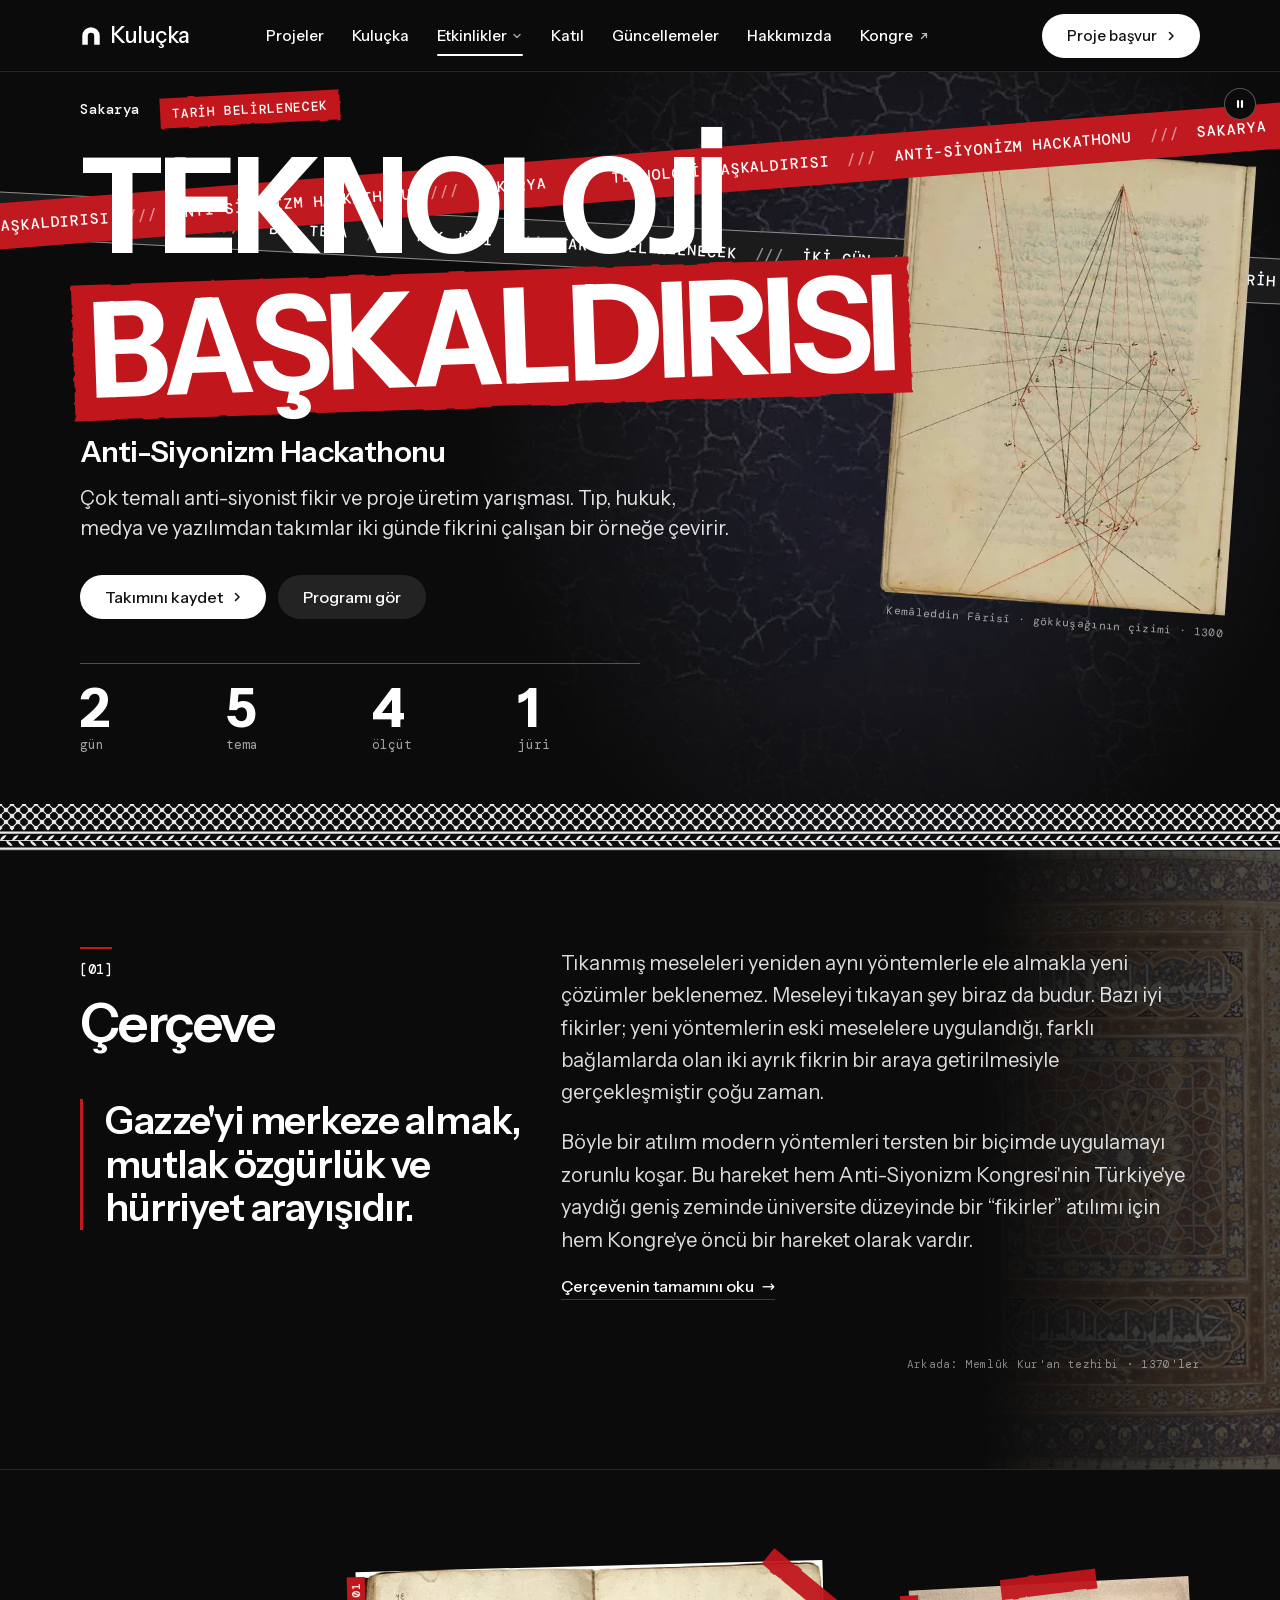
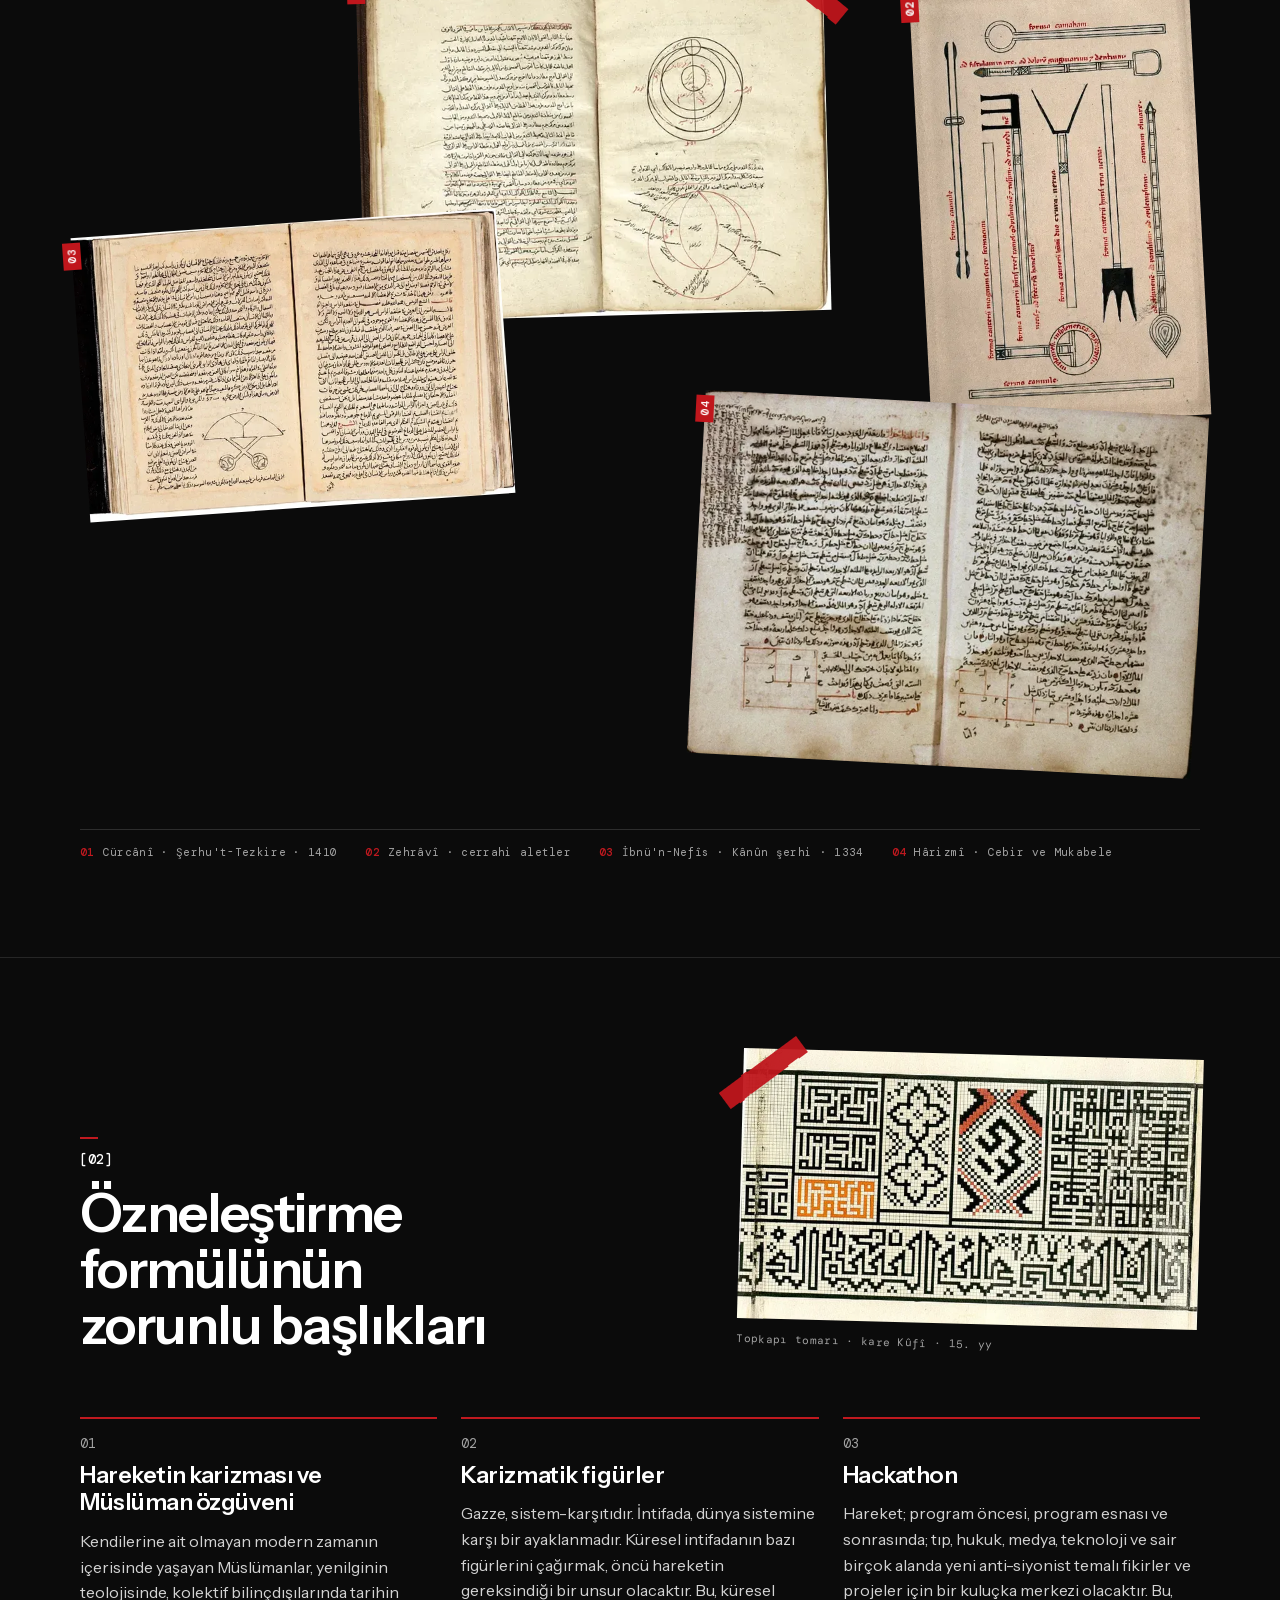
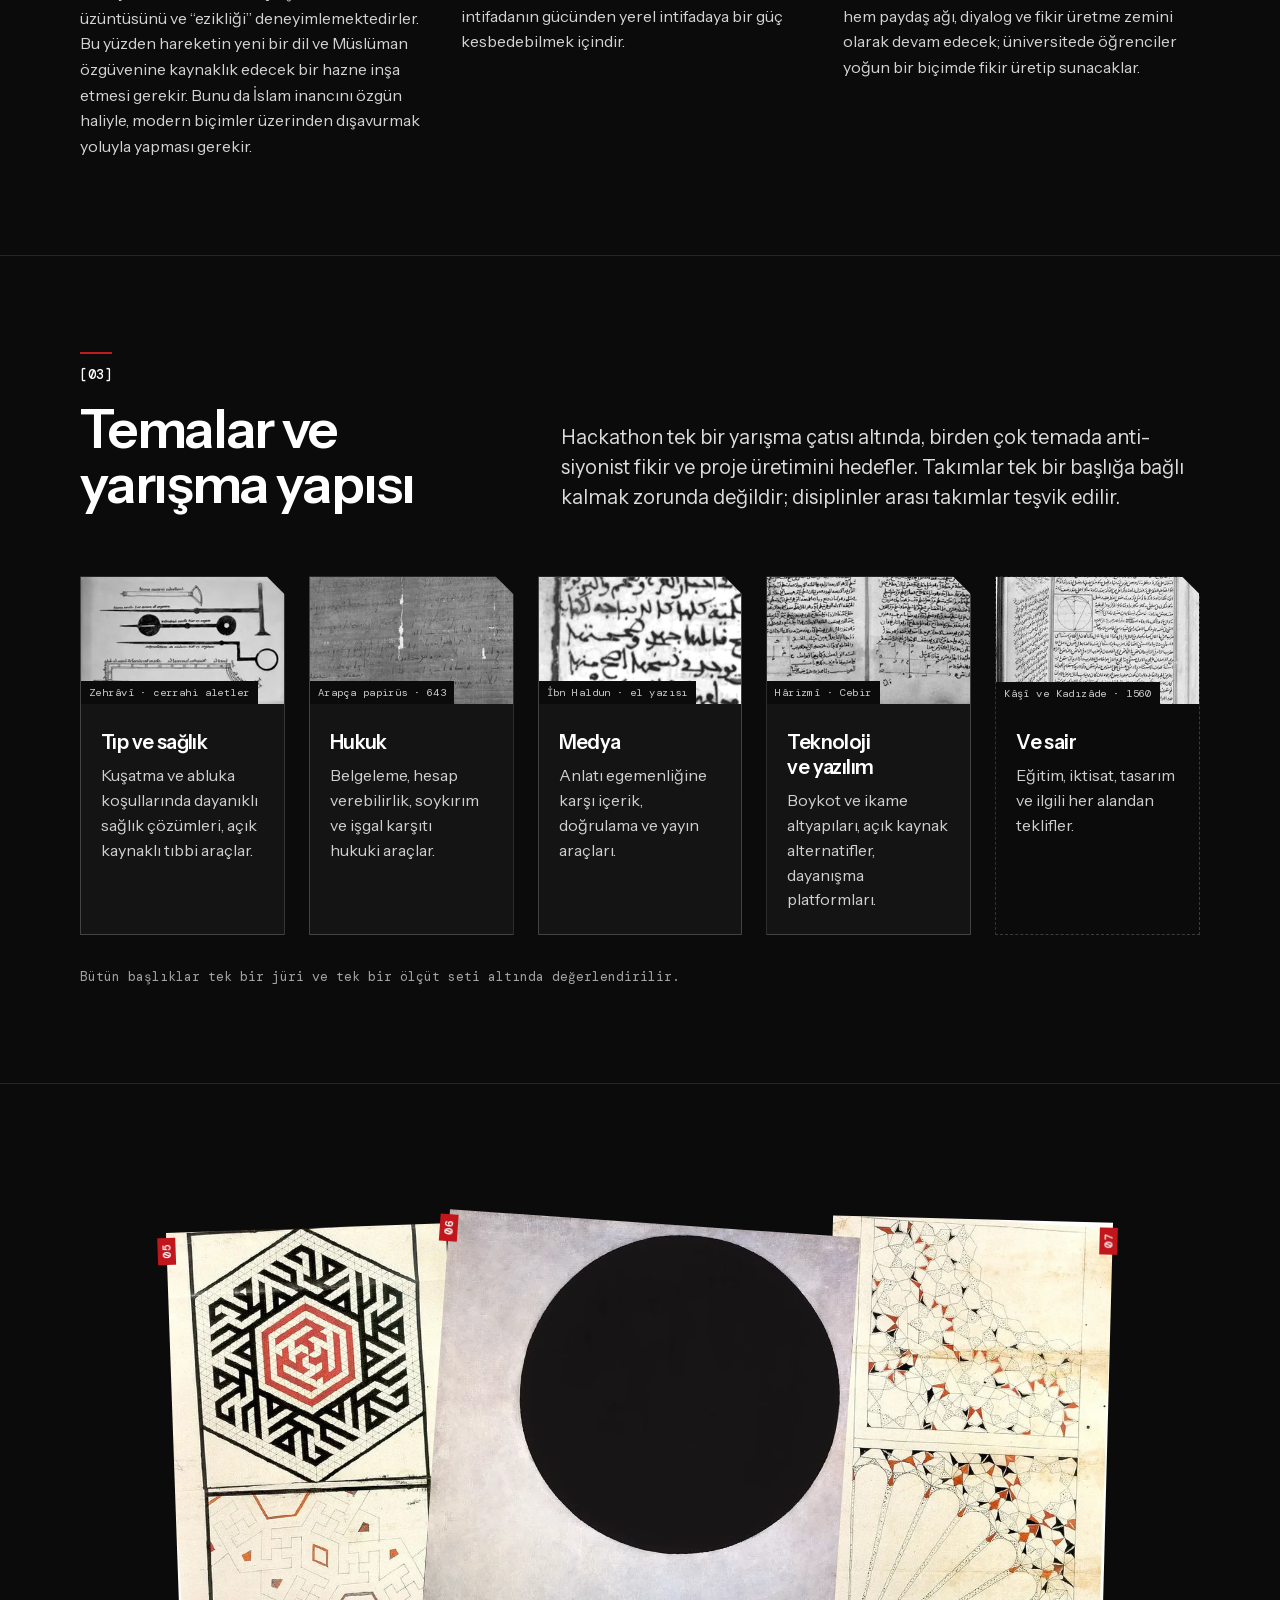
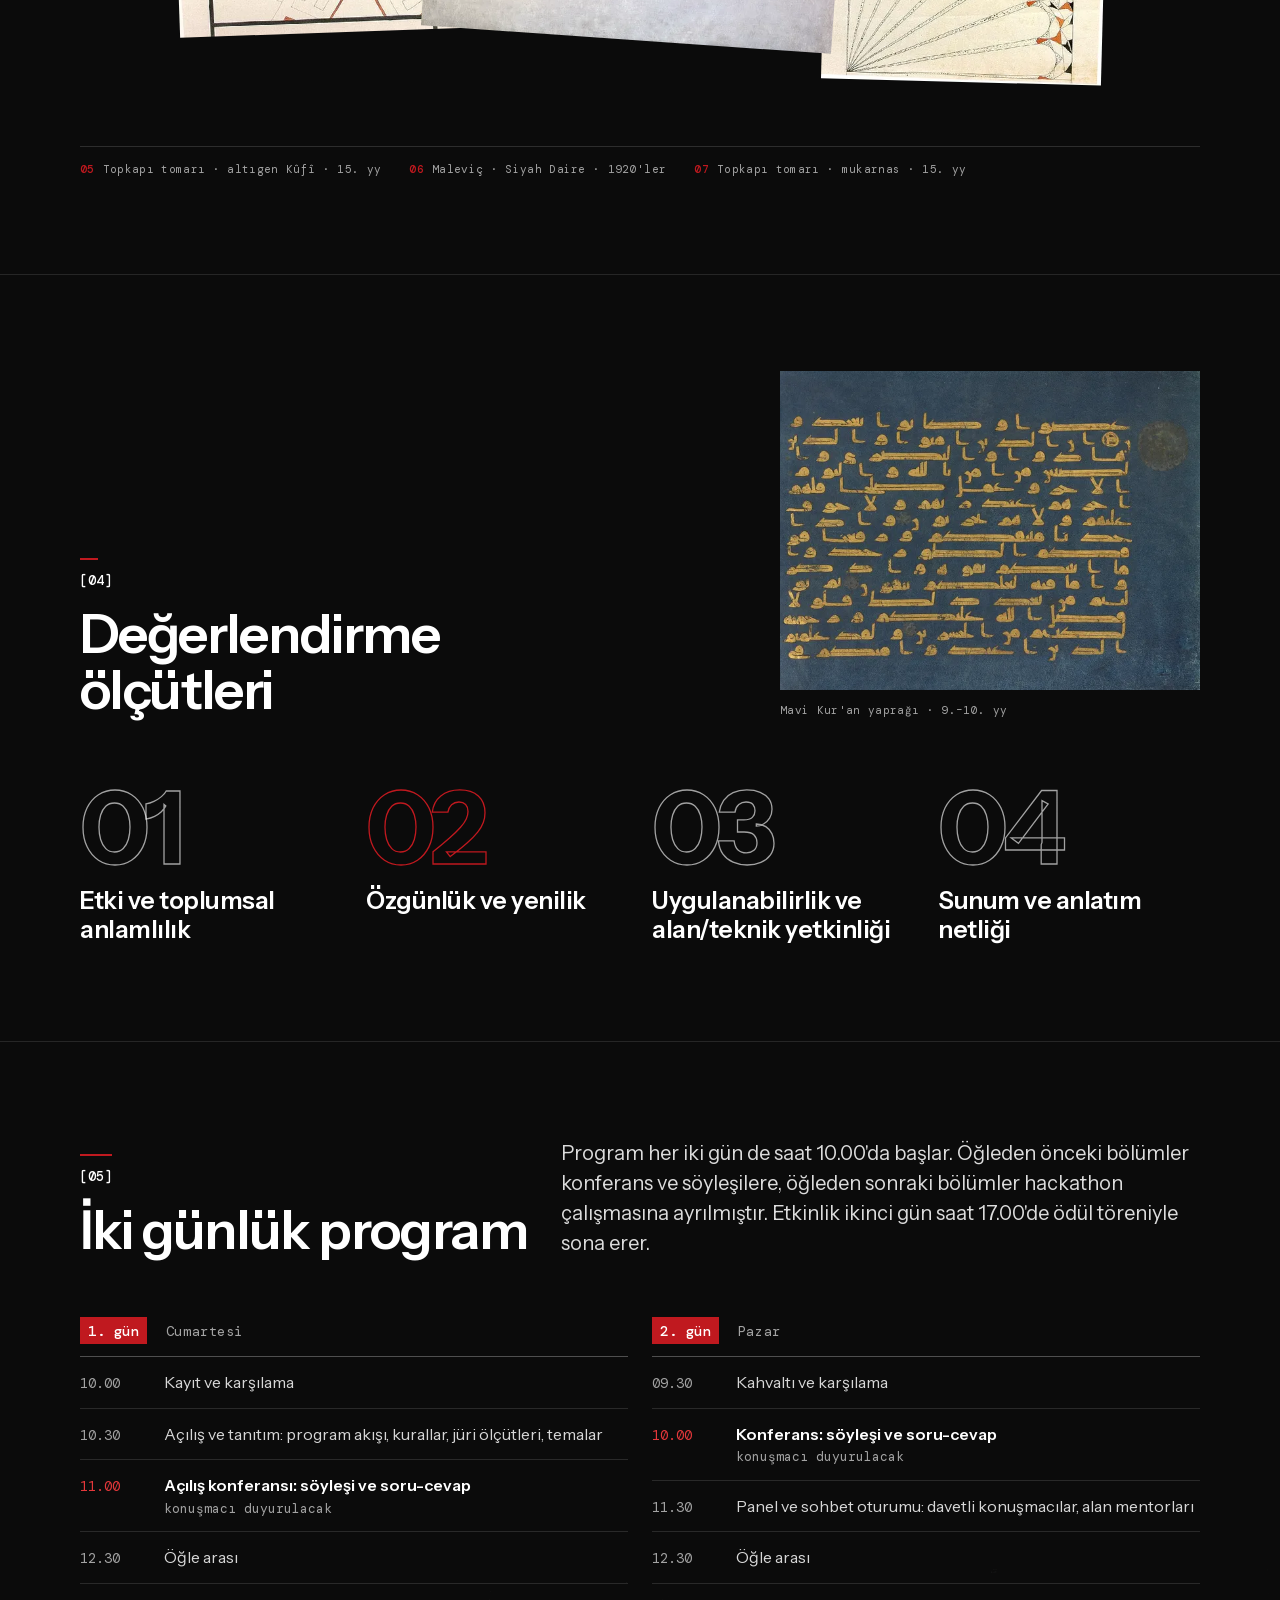
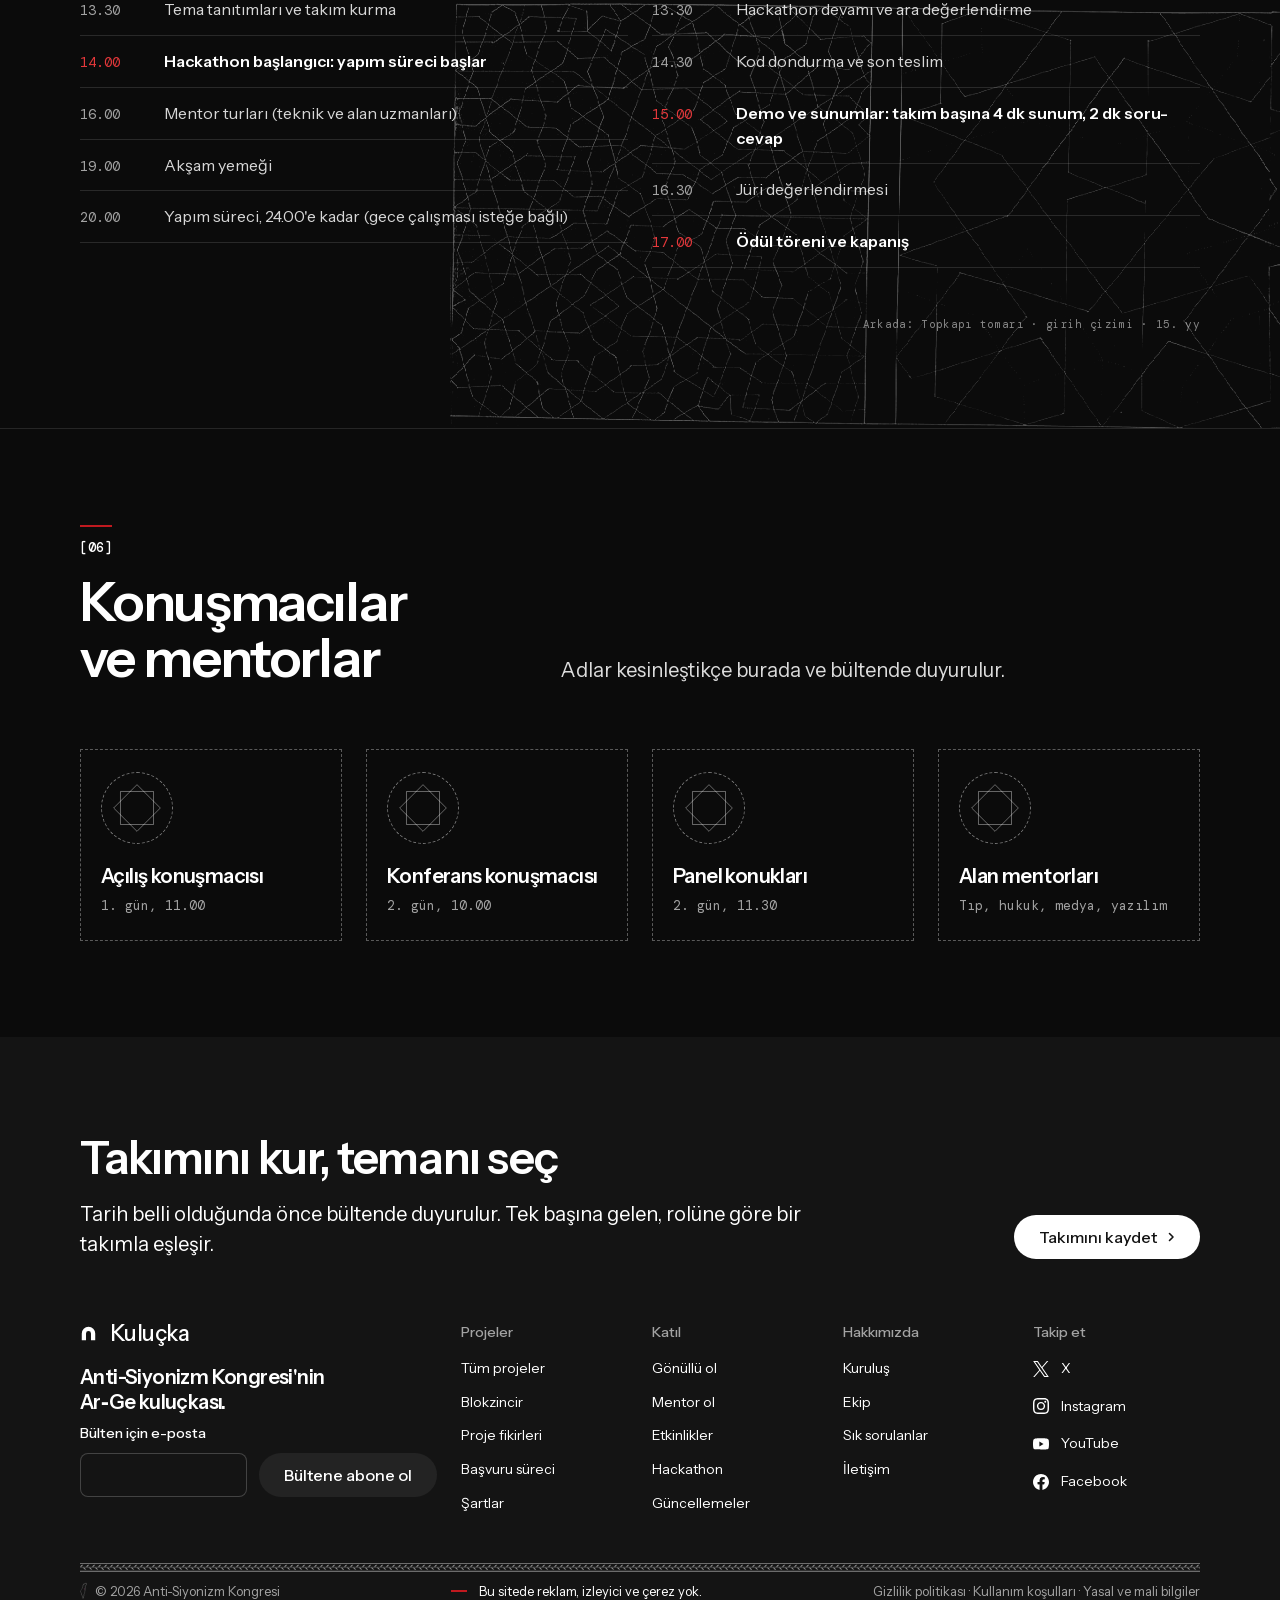
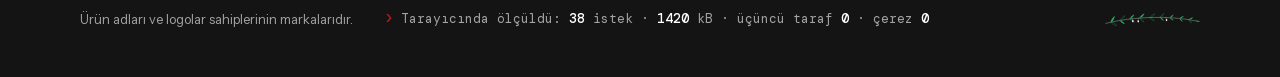
==== hackathon.html @ f3247797 "Kuluçka sitesi: ilk yayın Anti-Siyonizm Kongresi'nin kuluçka ve hackathon sitesi; statik HTML, CSS v" ====
<!doctype html>
<html lang="tr" data-type="software" data-radius="soft" data-buttons="pill" data-motion>
<head>
<meta charset="utf-8">
<meta name="viewport" content="width=device-width, initial-scale=1, viewport-fit=cover">
<title>Teknoloji başkaldırısı: Anti-Siyonizm Hackathonu</title>
<meta name="description" content="Çok temalı anti-siyonist fikir ve proje üretim yarışması. İki gün, beş tema, tek jüri. Sakarya; tarihi belirlenecek.">
<meta property="og:type" content="website">
<meta property="og:title" content="Teknoloji başkaldırısı: Anti-Siyonizm Hackathonu">
<meta property="og:description" content="Çok temalı anti-siyonist fikir ve proje üretim yarışması. İki gün, beş tema, tek jüri. Sakarya; tarihi belirlenecek.">
<meta property="og:image" content="share.jpg">
<meta name="twitter:card" content="summary_large_image">
<link rel="icon" href="favicon.svg" type="image/svg+xml">
<meta name="theme-color" content="#ffffff">
<meta name="site-kind" content="software">
<meta name="page-type" content="software">
<link rel="preload" href="fonts/instrument-sans-400-700-latin.woff2" as="font" type="font/woff2" crossorigin>
<link rel="stylesheet" href="fonts/fonts.css">
<link rel="stylesheet" href="assets/system.css">
<link rel="stylesheet" href="assets/ui/cards.css">
<link rel="stylesheet" href="assets/motion/motion.css">
<link rel="stylesheet" href="assets/icons/icon.css">
<style>
:root {
  --p-bg: #ffffff; --p-surface: #f4f4f4; --p-ink: #141414; --p-muted: #575757;
  --p-accent: #c0191f; --p-accent-ink: #ffffff; --p-action: #c0191f; --p-action-ink: #ffffff;
  --p-inv-bg: #141414; --p-inv-surface: #222222; --p-inv-ink: #ffffff; --p-inv-muted: #a3a3a3;
  --p-inv-accent: #ffffff; --p-inv-accent-ink: #141414; --p-inv-action: #ffffff; --p-inv-action-ink: #141414;
  --font-display: "Instrument Sans", system-ui, sans-serif;
  --font-text: "Instrument Sans", system-ui, sans-serif;
  --font-mono: "DM Mono", ui-monospace, "SFMono-Regular", Menlo, Consolas, monospace;
  --display-weight: 600;
  --display-tracking: -0.03em;
  --display-tracking-xl: -0.038em;
  --display-stretch: 96%;
  --ly-scale: 1.04;
}
</style>

<link rel="stylesheet" href="site.css">
<script>document.documentElement.classList.add('m-enter');setTimeout(()=>document.documentElement.classList.add('m-enter-done'),700)</script>
</head>
<body class="alt hk ground-inverse" data-rozet="3">
<header class="nav">
  <div class="wrap nav__bar">
    <a class="skip-link" href="#top">İçeriğe geç</a>
    <a class="nav__logo" href="index.html"><span class="mark" data-mark="arc" aria-hidden="true"></span>Kuluçka</a>
    <nav class="nav__links" aria-label="Ana menü">
      <div class="nav__item"><a class="nav__link" href="projeler.html" data-yer="projeler">Projeler</a></div>
      <div class="nav__item"><a class="nav__link" href="kulucka.html" data-yer="kulucka">Kuluçka</a></div>
      <div class="nav__item">
        <a class="nav__link" href="etkinlikler.html" data-yer="etkinlikler" aria-current="page">Etkinlikler <svg class="chev" viewBox="0 0 12 12" aria-hidden="true"><path d="M3 4.5l3 3 3-3" fill="none" stroke="currentColor" stroke-width="1.5" stroke-linecap="round" stroke-linejoin="round"/></svg></a>
        <div class="nav__menu">
          <div class="wrap grid">
            <div class="menu-col span-4">
              <p class="t-label">Yaklaşan</p>
              <a href="hackathon.html">Hackathon: teknoloji başkaldırısı<span>Sakarya. Tarihi belirlenecek.</span></a>
            </div>
            <div class="menu-col span-4">
              <p class="t-label">Hepsi</p>
              <a href="etkinlikler.html">Etkinlikler<span>Yaklaşan ve duyurulacak etkinlikler.</span></a>
            </div>
          </div>
        </div>
      </div>
      <div class="nav__item"><a class="nav__link" href="katil.html" data-yer="katil">Katıl</a></div>
      <div class="nav__item"><a class="nav__link" href="guncellemeler.html" data-yer="guncellemeler">Güncellemeler</a></div>
      <div class="nav__item"><a class="nav__link" href="hakkimizda.html" data-yer="hakkimizda">Hakkımızda</a></div>
      <div class="nav__item"><a class="nav__link nav__link--dis" href="https://antisiyonizmkongresi.org/" target="_blank" rel="noopener">Kongre<svg viewBox="0 0 12 12" width="10" height="10" aria-hidden="true"><path d="M3 9l6-6M4.2 3H9v4.8" fill="none" stroke="currentColor" stroke-width="1.5" stroke-linecap="round" stroke-linejoin="round"/></svg><span class="sr-only"> (yeni sekmede açılır)</span></a></div>
    </nav>
    <div class="nav__actions">
      <a class="btn btn--primary" href="kulucka.html#basvur">Proje başvur</a>
    </div>
    <button class="nav__toggle" type="button" aria-expanded="false" aria-label="Menü">
      <svg width="18" height="18" viewBox="0 0 18 18" aria-hidden="true"><path d="M2 5h14M2 13h14" stroke="currentColor" stroke-width="1.6" stroke-linecap="round"/></svg>
    </button>
  </div>
</header>

<main id="top">
<section class="hk-kahraman" aria-labelledby="hk-h">
  <span class="hk-zemin" aria-hidden="true"></span>
  <figure class="hk-kare hk-kare--dik"><img src="assets/img/hackathon/gokkusagi.webp" srcset="assets/img/hackathon/gokkusagi-k.webp 480w, assets/img/hackathon/gokkusagi.webp 1000w" sizes="(max-width: 639px) 38vw, (max-width: 1023px) 32vw, 360px" alt="Kemâleddin Fârisî'nin gökkuşağı çizimi: ışık ışınlarının damla içinde kırılıp yansımasını gösteren kırmızı ve siyah çizgiler, 1300 dolayı" width="1000" height="1307"><figcaption>Kemâleddin Fârisî · gökkuşağının çizimi · 1300</figcaption></figure>
  <div class="hk-seritler" aria-hidden="true">
    <div class="hk-serit hk-serit--1"><div class="hk-serit__akis"><span>TEKNOLOJİ BAŞKALDIRISI</span><i>///</i><span>ANTİ-SİYONİZM HACKATHONU</span><i>///</i><span>SAKARYA</span><i>///</i><span>TEKNOLOJİ BAŞKALDIRISI</span><i>///</i><span>ANTİ-SİYONİZM HACKATHONU</span><i>///</i><span>SAKARYA</span><i>///</i><span>TEKNOLOJİ BAŞKALDIRISI</span><i>///</i><span>ANTİ-SİYONİZM HACKATHONU</span><i>///</i><span>SAKARYA</span><i>///</i><span>TEKNOLOJİ BAŞKALDIRISI</span><i>///</i><span>ANTİ-SİYONİZM HACKATHONU</span><i>///</i><span>SAKARYA</span><i>///</i><span>TEKNOLOJİ BAŞKALDIRISI</span><i>///</i><span>ANTİ-SİYONİZM HACKATHONU</span><i>///</i><span>SAKARYA</span><i>///</i><span>TEKNOLOJİ BAŞKALDIRISI</span><i>///</i><span>ANTİ-SİYONİZM HACKATHONU</span><i>///</i><span>SAKARYA</span><i>///</i></div></div>
    <div class="hk-serit hk-serit--2"><div class="hk-serit__akis"><span>TARİH BELİRLENECEK</span><i>///</i><span>İKİ GÜN</span><i>///</i><span>BEŞ TEMA</span><i>///</i><span>TEK JÜRİ</span><i>///</i><span>TARİH BELİRLENECEK</span><i>///</i><span>İKİ GÜN</span><i>///</i><span>BEŞ TEMA</span><i>///</i><span>TEK JÜRİ</span><i>///</i><span>TARİH BELİRLENECEK</span><i>///</i><span>İKİ GÜN</span><i>///</i><span>BEŞ TEMA</span><i>///</i><span>TEK JÜRİ</span><i>///</i><span>TARİH BELİRLENECEK</span><i>///</i><span>İKİ GÜN</span><i>///</i><span>BEŞ TEMA</span><i>///</i><span>TEK JÜRİ</span><i>///</i><span>TARİH BELİRLENECEK</span><i>///</i><span>İKİ GÜN</span><i>///</i><span>BEŞ TEMA</span><i>///</i><span>TEK JÜRİ</span><i>///</i><span>TARİH BELİRLENECEK</span><i>///</i><span>İKİ GÜN</span><i>///</i><span>BEŞ TEMA</span><i>///</i><span>TEK JÜRİ</span><i>///</i></div></div>
  </div>
  <div class="wrap">
    <p class="hk-ust"><span>Sakarya</span><span class="etiket etiket--kirmizi" style="--aci: -3deg">TARİH BELİRLENECEK</span></p>
    <h1 id="hk-h">TEKNOLOJİ <span class="hk-vurgu">BAŞKALDIRISI</span></h1>
    <p class="hk-alt">Anti-Siyonizm Hackathonu</p>
    <p class="t-lead">Çok temalı anti-siyonist fikir ve proje üretim yarışması. Tıp, hukuk, medya ve yazılımdan takımlar iki günde fikrini çalışan bir örneğe çevirir.</p>
    <div class="btn-row"><a class="btn btn--primary" href="katil.html#gonullu">Takımını kaydet</a><a class="btn btn--secondary" href="#program">Programı gör</a></div>
    <dl class="hk-sayilar">
      <div><dt>gün</dt><dd>2</dd></div><div><dt>tema</dt><dd>5</dd></div><div><dt>ölçüt</dt><dd>4</dd></div><div><dt>jüri</dt><dd>1</dd></div>
    </dl>
  </div>
  <button class="hk-dur" type="button" aria-pressed="false" aria-label="Akan şeritleri durdur" data-hk-dur><svg viewBox="0 0 14 14" aria-hidden="true"><path d="M3.5 2.5h2.4v9H3.5zM8.1 2.5h2.4v9H8.1z"/></svg></button>
</section>

<section class="hk-bolum" id="cerceve" aria-labelledby="cerceve-h">
  <div class="wrap"><div class="hk-iki">
    <div>
      <h2 id="cerceve-h">Çerçeve</h2>
      <blockquote class="hk-soz">Gazze'yi merkeze almak, mutlak özgürlük ve hürriyet arayışıdır.</blockquote>
    </div>
    <div class="hk-metin">
      <p>Tıkanmış meseleleri yeniden aynı yöntemlerle ele almakla yeni çözümler beklenemez. Meseleyi tıkayan şey biraz da budur. Bazı iyi fikirler; yeni yöntemlerin eski meselelere uygulandığı, farklı bağlamlarda olan iki ayrık fikrin bir araya getirilmesiyle gerçekleşmiştir çoğu zaman.</p>
      <p>Böyle bir atılım modern yöntemleri tersten bir biçimde uygulamayı zorunlu koşar. Bu hareket hem Anti-Siyonizm Kongresi'nin Türkiye'ye yaydığı geniş zeminde üniversite düzeyinde bir “fikirler” atılımı için hem Kongre'ye öncü bir hareket olarak vardır.</p>
      <a class="link" href="kulucka.html#cerceve">Çerçevenin tamamını oku</a>
    </div>
    <p class="hk-arka">Arkada: Memlûk Kur'an tezhibi · 1370'ler</p>
  </div></div>
</section>

<section class="hk-kolaj hk-kolaj--diyar" aria-labelledby="diyar-h">
  <h2 id="diyar-h" class="sr-only">Eserler: astronomi, tıp ve cebir yazmaları</h2>
  <div class="wrap">
    <div class="hk-pano">
      <figure class="hk-eser hk-eser--d2"><img src="assets/img/hackathon/tezkire-1410.webp" srcset="assets/img/hackathon/tezkire-1410-k.webp 600w, assets/img/hackathon/tezkire-1410.webp 1200w" sizes="(max-width: 639px) 83vw, 42vw" alt="Seyyid Şerif Cürcânî'nin Şerhu't-Tezkire'sinden bir çift sayfa: gezegen yörüngelerini gösteren iç içe daireler, 1410" width="1200" height="900" loading="lazy" decoding="async"><span class="hk-eser__no" aria-hidden="true">01</span></figure>
      <figure class="hk-eser hk-eser--d3"><img src="assets/img/hackathon/zehravi-2.webp" srcset="assets/img/hackathon/zehravi-2-k.webp 420w, assets/img/hackathon/zehravi-2.webp 800w" sizes="(max-width: 639px) 50vw, 25vw" alt="Zehrâvî'nin cerrahi aletleri: neşterler, kanüller ve koter uçları, Latince çeviri nüshasından" width="800" height="1252" loading="lazy" decoding="async"><span class="hk-eser__no" aria-hidden="true">02</span></figure>
      <figure class="hk-eser hk-eser--d4"><img src="assets/img/hackathon/ibn-nefis.webp" srcset="assets/img/hackathon/ibn-nefis-k.webp 600w, assets/img/hackathon/ibn-nefis.webp 1100w" sizes="(max-width: 639px) 78vw, 38vw" alt="İbnü'n-Nefîs'in İbn Sînâ'nın Kânûn'una yazdığı teşrih şerhinden bir çift sayfa, 1334" width="1100" height="737" loading="lazy" decoding="async"><span class="hk-eser__no" aria-hidden="true">03</span></figure>
      <figure class="hk-eser hk-eser--d5"><img src="assets/img/hackathon/harezmi.webp" srcset="assets/img/hackathon/harezmi-k.webp 600w, assets/img/hackathon/harezmi.webp 966w" sizes="(max-width: 639px) 83vw, 46vw" alt="Hârizmî'nin Cebir ve Mukabele kitabından bir çift sayfa: kareye tamamlama çizimleri" width="966" height="696" loading="lazy" decoding="async"><span class="hk-eser__no" aria-hidden="true">04</span></figure>
    </div>
    <ol class="hk-kunyeler"><li><b>01</b>Cürcânî · Şerhu't-Tezkire · 1410</li><li><b>02</b>Zehrâvî · cerrahi aletler</li><li><b>03</b>İbnü'n-Nefîs · Kânûn şerhi · 1334</li><li><b>04</b>Hârizmî · Cebir ve Mukabele</li></ol>
  </div>
</section>

<section class="hk-bolum" id="basliklar" aria-labelledby="basliklar-h">
  <div class="wrap">
    <div class="hk-bas hk-bas--eser"><h2 id="basliklar-h">Özneleştirme formülünün zorunlu başlıkları</h2>
    <figure class="hk-levha hk-levha--tomar"><img src="assets/img/hackathon/topkapi-tomar.webp" srcset="assets/img/hackathon/topkapi-tomar-k.webp 640w, assets/img/hackathon/topkapi-tomar.webp 1400w" sizes="(max-width: 1023px) 92vw, 460px" alt="Topkapı tomarı, kare Kûfî yazı örnekleri, 15. yüzyıl" width="1400" height="823" loading="lazy" decoding="async"><figcaption>Topkapı tomarı · kare Kûfî · 15. yy</figcaption></figure></div>
    <ol class="hk-uc">
      <li><h3>Hareketin karizması ve Müslüman özgüveni</h3><p>Kendilerine ait olmayan modern zamanın içerisinde yaşayan Müslümanlar, yenilginin teolojisinde, kolektif bilinçdışılarında tarihin üzüntüsünü ve “ezikliği” deneyimlemektedirler. Bu yüzden hareketin yeni bir dil ve Müslüman özgüvenine kaynaklık edecek bir hazne inşa etmesi gerekir. Bunu da İslam inancını özgün haliyle, modern biçimler üzerinden dışavurmak yoluyla yapması gerekir.</p></li>
      <li><h3>Karizmatik figürler</h3><p>Gazze, sistem-karşıtıdır. İntifada, dünya sistemine karşı bir ayaklanmadır. Küresel intifadanın bazı figürlerini çağırmak, öncü hareketin gereksindiği bir unsur olacaktır. Bu, küresel intifadanın gücünden yerel intifadaya bir güç kesbedebilmek içindir.</p></li>
      <li><h3>Hackathon</h3><p>Hareket; program öncesi, program esnası ve sonrasında; tıp, hukuk, medya, teknoloji ve sair birçok alanda yeni anti-siyonist temalı fikirler ve projeler için bir kuluçka merkezi olacaktır. Bu, hem paydaş ağı, diyalog ve fikir üretme zemini olarak devam edecek; üniversitede öğrenciler yoğun bir biçimde fikir üretip sunacaklar.</p></li>
    </ol>
  </div>
</section>

<section class="hk-bolum" id="temalar" aria-labelledby="temalar-h">
  <div class="wrap">
    <div class="hk-bas"><h2 id="temalar-h">Temalar ve yarışma yapısı</h2>
    <p class="t-lead">Hackathon tek bir yarışma çatısı altında, birden çok temada anti-siyonist fikir ve proje üretimini hedefler. Takımlar tek bir başlığa bağlı kalmak zorunda değildir; disiplinler arası takımlar teşvik edilir.</p></div>
    <ul class="hk-temalar">
      <li><figure class="hk-tema__eser"><img src="assets/img/hackathon/tema-tip.webp" srcset="assets/img/hackathon/tema-tip-k.webp 280w, assets/img/hackathon/tema-tip.webp 560w" sizes="(max-width: 639px) 92vw, (max-width: 1023px) 46vw, 235px" alt="Zehrâvî'nin cerrahi aletlerinden bir sayfa" width="560" height="350" loading="lazy" decoding="async"><figcaption>Zehrâvî · cerrahi aletler</figcaption></figure><h3>Tıp ve sağlık</h3><p>Kuşatma ve abluka koşullarında dayanıklı sağlık çözümleri, açık kaynaklı tıbbi araçlar.</p></li>
      <li><figure class="hk-tema__eser"><img src="assets/img/hackathon/tema-hukuk.webp" srcset="assets/img/hackathon/tema-hukuk-k.webp 280w, assets/img/hackathon/tema-hukuk.webp 560w" sizes="(max-width: 639px) 92vw, (max-width: 1023px) 46vw, 235px" alt="Arapça ve Yunanca yazılı bir papirüs belge, 643" width="560" height="350" loading="lazy" decoding="async"><figcaption>Arapça papirüs · 643</figcaption></figure><h3>Hukuk</h3><p>Belgeleme, hesap verebilirlik, soykırım ve işgal karşıtı hukuki araçlar.</p></li>
      <li><figure class="hk-tema__eser"><img src="assets/img/hackathon/tema-medya.webp" srcset="assets/img/hackathon/tema-medya-k.webp 280w, assets/img/hackathon/tema-medya.webp 560w" sizes="(max-width: 639px) 92vw, (max-width: 1023px) 46vw, 235px" alt="İbn Haldun'un Mukaddime nüshasındaki kendi el yazısı" width="560" height="350" loading="lazy" decoding="async"><figcaption>İbn Haldun · el yazısı</figcaption></figure><h3>Medya</h3><p>Anlatı egemenliğine karşı içerik, doğrulama ve yayın araçları.</p></li>
      <li><figure class="hk-tema__eser"><img src="assets/img/hackathon/tema-teknoloji.webp" srcset="assets/img/hackathon/tema-teknoloji-k.webp 280w, assets/img/hackathon/tema-teknoloji.webp 560w" sizes="(max-width: 639px) 92vw, (max-width: 1023px) 46vw, 235px" alt="Hârizmî'nin cebir kitabından kareye tamamlama çizimi" width="560" height="350" loading="lazy" decoding="async"><figcaption>Hârizmî · Cebir</figcaption></figure><h3>Teknoloji ve yazılım</h3><p>Boykot ve ikame altyapıları, açık kaynak alternatifler, dayanışma platformları.</p></li>
      <li><figure class="hk-tema__eser"><img src="assets/img/hackathon/tema-sair.webp" srcset="assets/img/hackathon/tema-sair-k.webp 280w, assets/img/hackathon/tema-sair.webp 560w" sizes="(max-width: 639px) 92vw, (max-width: 1023px) 46vw, 235px" alt="Kâşî ve Kadızâde-i Rûmî'nin risalelerinden geometri çizimli bir sayfa, 1560" width="560" height="350" loading="lazy" decoding="async"><figcaption>Kâşî ve Kadızâde · 1560</figcaption></figure><h3>Ve sair</h3><p>Eğitim, iktisat, tasarım ve ilgili her alandan teklifler.</p></li>
    </ul>
    <p class="hk-not">Bütün başlıklar tek bir jüri ve tek bir ölçüt seti altında değerlendirilir.</p>
  </div>
</section>

<section class="hk-kolaj hk-kolaj--soyut" aria-labelledby="soyut-h">
  <h2 id="soyut-h" class="sr-only">Eserler: Kûfî, daire, mukarnas</h2>
  <div class="wrap">
    <div class="hk-uclu">
      <figure class="hk-eser hk-eser--s1"><img src="assets/img/hackathon/tomar-altigen.webp" srcset="assets/img/hackathon/tomar-altigen-k.webp 400w, assets/img/hackathon/tomar-altigen.webp 1100w" sizes="(max-width: 639px) 50vw, 25vw" alt="Topkapı tomarı, altıgen içinde Kûfî yazı, 15. yüzyıl" width="1100" height="1593" loading="lazy" decoding="async"><span class="hk-eser__no" aria-hidden="true">05</span></figure>
      <figure class="hk-eser hk-eser--s2"><img src="assets/img/hackathon/siyah-daire.webp" alt="Kazimir Maleviç, Siyah Daire" width="697" height="707" loading="lazy" decoding="async"><span class="hk-eser__no" aria-hidden="true">06</span></figure>
      <figure class="hk-eser hk-eser--s3"><img src="assets/img/hackathon/tomar-mukarnas.webp" srcset="assets/img/hackathon/tomar-mukarnas-k.webp 400w, assets/img/hackathon/tomar-mukarnas.webp 1100w" sizes="(max-width: 639px) 50vw, 25vw" alt="Topkapı tomarı, mukarnas çizimi, 15. yüzyıl" width="1100" height="1820" loading="lazy" decoding="async"><span class="hk-eser__no" aria-hidden="true">07</span></figure>
    </div>
    <ol class="hk-kunyeler"><li><b>05</b>Topkapı tomarı · altıgen Kûfî · 15. yy</li><li><b>06</b>Maleviç · Siyah Daire · 1920'ler</li><li><b>07</b>Topkapı tomarı · mukarnas · 15. yy</li></ol>
  </div>
</section>

<section class="hk-bolum" id="olcutler" aria-labelledby="olcutler-h">
  <div class="wrap">
    <div class="hk-bas hk-bas--eser"><h2 id="olcutler-h">Değerlendirme ölçütleri</h2>
    <figure class="hk-levha hk-levha--kuran"><img src="assets/img/hackathon/mavi-kuran.webp" srcset="assets/img/hackathon/mavi-kuran-k.webp 640w, assets/img/hackathon/mavi-kuran.webp 1300w" sizes="(max-width: 1023px) 92vw, 420px" alt="Mavi Kur'an'dan bir yaprak, lacivert parşömen üzerine altın Kûfî yazı, 9.–10. yüzyıl" width="1300" height="987" loading="lazy" decoding="async"><figcaption>Mavi Kur'an yaprağı · 9.–10. yy</figcaption></figure></div>
    <ol class="hk-olcutler">
      <li>Etki ve toplumsal anlamlılık</li>
      <li>Özgünlük ve yenilik</li>
      <li>Uygulanabilirlik ve alan/teknik yetkinliği</li>
      <li>Sunum ve anlatım netliği</li>
    </ol>
  </div>
</section>

<section class="hk-bolum" id="program" aria-labelledby="program-h">
  <div class="wrap">
    <div class="hk-bas"><h2 id="program-h">İki günlük program</h2>
    <p class="t-lead">Program her iki gün de saat 10.00'da başlar. Öğleden önceki bölümler konferans ve söyleşilere, öğleden sonraki bölümler hackathon çalışmasına ayrılmıştır. Etkinlik ikinci gün saat 17.00'de ödül töreniyle sona erer.</p></div>
    <div class="hk-gunler">
      <div class="hk-gun"><h3><b>1. gün</b> Cumartesi</h3><ol>
        <li><time>10.00</time><span>Kayıt ve karşılama</span></li>
        <li><time>10.30</time><span>Açılış ve tanıtım: program akışı, kurallar, jüri ölçütleri, temalar</span></li>
        <li class="hk-one"><time>11.00</time><span>Açılış konferansı: söyleşi ve soru-cevap <em>konuşmacı duyurulacak</em></span></li>
        <li><time>12.30</time><span>Öğle arası</span></li>
        <li><time>13.30</time><span>Tema tanıtımları ve takım kurma</span></li>
        <li class="hk-one"><time>14.00</time><span>Hackathon başlangıcı: yapım süreci başlar</span></li>
        <li><time>16.00</time><span>Mentor turları (teknik ve alan uzmanları)</span></li>
        <li><time>19.00</time><span>Akşam yemeği</span></li>
        <li><time>20.00</time><span>Yapım süreci, 24.00'e kadar (gece çalışması isteğe bağlı)</span></li>
      </ol></div>
      <div class="hk-gun"><h3><b>2. gün</b> Pazar</h3><ol>
        <li><time>09.30</time><span>Kahvaltı ve karşılama</span></li>
        <li class="hk-one"><time>10.00</time><span>Konferans: söyleşi ve soru-cevap <em>konuşmacı duyurulacak</em></span></li>
        <li><time>11.30</time><span>Panel ve sohbet oturumu: davetli konuşmacılar, alan mentorları</span></li>
        <li><time>12.30</time><span>Öğle arası</span></li>
        <li><time>13.30</time><span>Hackathon devamı ve ara değerlendirme</span></li>
        <li><time>14.30</time><span>Kod dondurma ve son teslim</span></li>
        <li class="hk-one"><time>15.00</time><span>Demo ve sunumlar: takım başına 4 dk sunum, 2 dk soru-cevap</span></li>
        <li><time>16.30</time><span>Jüri değerlendirmesi</span></li>
        <li class="hk-one"><time>17.00</time><span>Ödül töreni ve kapanış</span></li>
      </ol></div>
    </div>
    <p class="hk-arka">Arkada: Topkapı tomarı · girih çizimi · 15. yy</p>
  </div>
</section>

<section class="hk-bolum" id="konusmacilar" aria-labelledby="konusmacilar-h">
  <div class="wrap">
    <div class="hk-bas"><h2 id="konusmacilar-h">Konuşmacılar ve mentorlar</h2>
    <p class="t-lead">Adlar kesinleştikçe burada ve bültende duyurulur.</p></div>
    <ul class="hk-kisiler">
      <li><span class="hk-kisi__yuz" aria-hidden="true"></span><h3>Açılış konuşmacısı</h3><p>1. gün, 11.00</p></li>
      <li><span class="hk-kisi__yuz" aria-hidden="true"></span><h3>Konferans konuşmacısı</h3><p>2. gün, 10.00</p></li>
      <li><span class="hk-kisi__yuz" aria-hidden="true"></span><h3>Panel konukları</h3><p>2. gün, 11.30</p></li>
      <li><span class="hk-kisi__yuz" aria-hidden="true"></span><h3>Alan mentorları</h3><p>Tıp, hukuk, medya, yazılım</p></li>
    </ul>
  </div>
  <script type="module">
    const b = document.querySelector('[data-hk-dur]'), k = document.querySelector('.hk-kahraman');
    if (b && k) b.addEventListener('click', () => { const d = k.classList.toggle('is-durdu'); b.setAttribute('aria-pressed', String(d)); b.setAttribute('aria-label', d ? 'Akan şeritleri başlat' : 'Akan şeritleri durdur'); });
  </script>
</section>
</main>

<footer class="footer closing ground-inverse" id="contact" aria-labelledby="close-h">
  <div class="wrap">
    <div class="closing__cta">
      <div class="section-head--split">
        <div><h2 id="close-h">Takımını kur, temanı seç</h2><p class="t-lead">Tarih belli olduğunda önce bültende duyurulur. Tek başına gelen, rolüne göre bir takımla eşleşir.</p></div>
        <a class="btn btn--primary" href="katil.html#gonullu">Takımını kaydet<svg class="m-arrow" viewBox="0 0 12 12" aria-hidden="true"><path class="m-arrow__stem" d="M1 6h8"/><path class="m-arrow__head" d="M4.5 2.5 8 6l-3.5 3.5"/></svg></a>
      </div>
    </div>
        <div class="closing__links">
      <div class="grid">
        <div class="span-4 stack-4">
          <a class="nav__logo" href="index.html"><span class="mark" data-mark="arc" aria-hidden="true"></span>Kuluçka</a>
          <p class="footer__lede">Anti-Siyonizm Kongresi'nin Ar‑Ge kuluçkası.</p>
          <form class="form bulten" id="bulten" action="mailto:antisiyonizmkongresi@gmail.com?subject=B%C3%BClten%20aboneli%C4%9Fi" method="post" enctype="text/plain" data-endpoint="" data-sent="Bülten aboneliğin bize ulaştı." novalidate>
            <div class="field"><label for="b-eposta">Bülten için e-posta</label>
              <input id="b-eposta" name="eposta" type="email" autocomplete="email" inputmode="email" required aria-describedby="b-eposta-err"></div>
            <button class="btn btn--secondary" type="submit">Bültene abone ol</button>
            <p class="field__error" id="b-eposta-err" hidden>İçinde @ olan bir e-posta adresi yaz.</p>
            <p class="form__status" role="status" data-form-status></p>
          </form>
        </div>
        <div class="span-2 footer__col"><h3>Projeler</h3><ul>
          <li><a href="projeler.html">Tüm projeler</a></li>
          <li><a href="blokzincir.html">Blokzincir</a></li>
          <li><a href="projeler.html#fikirler">Proje fikirleri</a></li>
          <li><a href="kulucka.html#surec">Başvuru süreci</a></li>
          <li><a href="kulucka.html#sartlar">Şartlar</a></li>
        </ul></div>
        <div class="span-2 footer__col"><h3>Katıl</h3><ul>
          <li><a href="katil.html#gonullu">Gönüllü ol</a></li>
          <li><a href="katil.html#mentor">Mentor ol</a></li>
          <li><a href="etkinlikler.html">Etkinlikler</a></li>
          <li><a href="hackathon.html">Hackathon</a></li>
          <li><a href="guncellemeler.html">Güncellemeler</a></li>
        </ul></div>
        <div class="span-2 footer__col"><h3>Hakkımızda</h3><ul>
          <li><a href="hakkimizda.html">Kuruluş</a></li>
          <li><a href="ekip.html">Ekip</a></li>
          <li><a href="sss.html">Sık sorulanlar</a></li>
          <li><a href="iletisim.html">İletişim</a></li>
        </ul></div>
        <div class="span-2 footer__col"><h3>Takip et</h3><ul class="footer__sosyal">
          <li><a href="https://x.com/antisiyonizmk" rel="noopener"><svg viewBox="0 0 24 24" fill="currentColor" aria-hidden="true"><path d="M14.234 10.162 22.977 0h-2.072l-7.591 8.824L7.251 0H.258l9.168 13.343L.258 24H2.33l8.016-9.318L16.749 24h6.993zm-2.837 3.299-.929-1.329L3.076 1.56h3.182l5.965 8.532.929 1.329 7.754 11.09h-3.182z"/></svg>X</a></li>
          <li><a href="https://instagram.com/antisiyonizmkongresi" rel="noopener"><svg viewBox="0 0 24 24" fill="currentColor" aria-hidden="true"><path d="M7.0301.084c-1.2768.0602-2.1487.264-2.911.5634-.7888.3075-1.4575.72-2.1228 1.3877-.6652.6677-1.075 1.3368-1.3802 2.127-.2954.7638-.4956 1.6365-.552 2.914-.0564 1.2775-.0689 1.6882-.0626 4.947.0062 3.2586.0206 3.6671.0825 4.9473.061 1.2765.264 2.1482.5635 2.9107.308.7889.72 1.4573 1.388 2.1228.6679.6655 1.3365 1.0743 2.1285 1.38.7632.295 1.6361.4961 2.9134.552 1.2773.056 1.6884.069 4.9462.0627 3.2578-.0062 3.668-.0207 4.9478-.0814 1.28-.0607 2.147-.2652 2.9098-.5633.7889-.3086 1.4578-.72 2.1228-1.3881.665-.6682 1.0745-1.3378 1.3795-2.1284.2957-.7632.4966-1.636.552-2.9124.056-1.2809.0692-1.6898.063-4.948-.0063-3.2583-.021-3.6668-.0817-4.9465-.0607-1.2797-.264-2.1487-.5633-2.9117-.3084-.7889-.72-1.4568-1.3876-2.1228C21.2982 1.33 20.628.9208 19.8378.6165 19.074.321 18.2017.1197 16.9244.0645 15.6471.0093 15.236-.005 11.977.0014 8.718.0076 8.31.0215 7.0301.0839m.1402 21.6932c-1.17-.0509-1.8053-.2453-2.2287-.408-.5606-.216-.96-.4771-1.3819-.895-.422-.4178-.6811-.8186-.9-1.378-.1644-.4234-.3624-1.058-.4171-2.228-.0595-1.2645-.072-1.6442-.079-4.848-.007-3.2037.0053-3.583.0607-4.848.05-1.169.2456-1.805.408-2.2282.216-.5613.4762-.96.895-1.3816.4188-.4217.8184-.6814 1.3783-.9003.423-.1651 1.0575-.3614 2.227-.4171 1.2655-.06 1.6447-.072 4.848-.079 3.2033-.007 3.5835.005 4.8495.0608 1.169.0508 1.8053.2445 2.228.408.5608.216.96.4754 1.3816.895.4217.4194.6816.8176.9005 1.3787.1653.4217.3617 1.056.4169 2.2263.0602 1.2655.0739 1.645.0796 4.848.0058 3.203-.0055 3.5834-.061 4.848-.051 1.17-.245 1.8055-.408 2.2294-.216.5604-.4763.96-.8954 1.3814-.419.4215-.8181.6811-1.3783.9-.4224.1649-1.0577.3617-2.2262.4174-1.2656.0595-1.6448.072-4.8493.079-3.2045.007-3.5825-.006-4.848-.0608M16.953 5.5864A1.44 1.44 0 1 0 18.39 4.144a1.44 1.44 0 0 0-1.437 1.4424M5.8385 12.012c.0067 3.4032 2.7706 6.1557 6.173 6.1493 3.4026-.0065 6.157-2.7701 6.1506-6.1733-.0065-3.4032-2.771-6.1565-6.174-6.1498-3.403.0067-6.156 2.771-6.1496 6.1738M8 12.0077a4 4 0 1 1 4.008 3.9921A3.9996 3.9996 0 0 1 8 12.0077"/></svg>Instagram</a></li>
          <li><a href="https://youtube.com/@ASKongresi" rel="noopener"><svg viewBox="0 0 24 24" fill="currentColor" aria-hidden="true"><path d="M23.498 6.186a3.016 3.016 0 0 0-2.122-2.136C19.505 3.545 12 3.545 12 3.545s-7.505 0-9.377.505A3.017 3.017 0 0 0 .502 6.186C0 8.07 0 12 0 12s0 3.93.502 5.814a3.016 3.016 0 0 0 2.122 2.136c1.871.505 9.376.505 9.376.505s7.505 0 9.377-.505a3.015 3.015 0 0 0 2.122-2.136C24 15.93 24 12 24 12s0-3.93-.502-5.814zM9.545 15.568V8.432L15.818 12l-6.273 3.568z"/></svg>YouTube</a></li>
          <li><a href="https://www.facebook.com/people/Anti-Siyonizm-Kongresi/61582079376594/" rel="noopener"><svg viewBox="0 0 256 256" aria-hidden="true"><defs><mask id="k-facebook" maskUnits="userSpaceOnUse" x="0" y="0" width="256" height="256"><path d="M256,128 C256,57.3075 198.6925,0 128,0 C57.3075,0 0,57.3075 0,128 C0,191.8885 46.80775,244.8425 108,254.445 L108,165 L75.5,165 L75.5,128 L108,128 L108,99.8 C108,67.72 127.1095,50 156.3475,50 C170.35175,50 185,52.5 185,52.5 L185,84 L168.8595,84 C152.95875,84 148,93.86675 148,103.98925 L148,128 L183.5,128 L177.825,165 L148,165 L148,254.445 C209.19225,244.8425 256,191.8885 256,128" fill="#fff"/><path d="M177.825,165 L183.5,128 L148,128 L148,103.98925 C148,93.86675 152.95875,84 168.8595,84 L185,84 L185,52.5 C185,52.5 170.35175,50 156.3475,50 C127.1095,50 108,67.72 108,99.8 L108,128 L75.5,128 L75.5,165 L108,165 L108,254.445 C114.51675,255.4675 121.196,256 128,256 C134.804,256 141.48325,255.4675 148,254.445 L148,165 L177.825,165" fill="#000"/></mask></defs><rect width="256" height="256" fill="currentColor" mask="url(#k-facebook)"/></svg>Facebook</a></li>
        </ul></div>
      </div>
      <div class="footer__legal">
        <span class="telif"><img src="assets/grafik/filistin.svg" alt="" width="9" height="22" loading="lazy" decoding="async">&copy; 2026 Anti-Siyonizm Kongresi</span>
        <span class="ilke"><span class="cizgi" aria-hidden="true"></span>Bu sitede reklam, izleyici ve çerez yok.</span>
        <span><a href="gizlilik.html">Gizlilik politikası</a> · <a href="kosullar.html">Kullanım koşulları</a> · <a href="yasal.html">Yasal ve mali bilgiler</a></span>
        <span class="footer__not"><span>Ürün adları ve logolar sahiplerinin markalarıdır.</span></span>
        <p class="olcu" data-olcu hidden><b>&gt;</b> Tarayıcında ölçüldü: <span data-olcu-istek>0</span> istek <span>· <span data-olcu-kb>0</span> kB</span> · üçüncü taraf <span data-olcu-uc>0</span> · çerez <span data-olcu-cerez>0</span></p>
        <img class="footer__zeytin" src="assets/grafik/zeytin.svg" alt="" width="110" height="21" loading="lazy" decoding="async" aria-hidden="true">
      </div>
    </div>
      </div>
</footer>

<script type="module" src="assets/system.js"></script>
<script type="module" src="assets/motion/motion.js"></script>
<script type="module" src="siber.js"></script>
</body>
</html>
---- fonts/fonts.css ----
/* DM Mono 400 latin-ext */
@font-face { font-family: 'DM Mono'; font-style: normal; font-weight: 400; font-display: swap; src: url(dm-mono-400-latin-ext.woff2) format('woff2'); unicode-range: U+0100-02BA, U+02BD-02C5, U+02C7-02CC, U+02CE-02D7, U+02DD-02FF, U+0304, U+0308, U+0329, U+1D00-1DBF, U+1E00-1E9F, U+1EF2-1EFF, U+2020, U+20A0-20AB, U+20AD-20C4, U+2113, U+2C60-2C7F, U+A720-A7FF; }
/* DM Mono 400 latin */
@font-face { font-family: 'DM Mono'; font-style: normal; font-weight: 400; font-display: swap; src: url(dm-mono-400-latin.woff2) format('woff2'); unicode-range: U+0000-00FF, U+0131, U+0152-0153, U+02BB-02BC, U+02C6, U+02DA, U+02DC, U+0304, U+0308, U+0329, U+2000-206F, U+20AC, U+2122, U+2191, U+2193, U+2212, U+2215, U+FEFF, U+FFFD; }
/* DM Mono 500 latin-ext */
@font-face { font-family: 'DM Mono'; font-style: normal; font-weight: 500; font-display: swap; src: url(dm-mono-500-latin-ext.woff2) format('woff2'); unicode-range: U+0100-02BA, U+02BD-02C5, U+02C7-02CC, U+02CE-02D7, U+02DD-02FF, U+0304, U+0308, U+0329, U+1D00-1DBF, U+1E00-1E9F, U+1EF2-1EFF, U+2020, U+20A0-20AB, U+20AD-20C4, U+2113, U+2C60-2C7F, U+A720-A7FF; }
/* DM Mono 500 latin */
@font-face { font-family: 'DM Mono'; font-style: normal; font-weight: 500; font-display: swap; src: url(dm-mono-500-latin.woff2) format('woff2'); unicode-range: U+0000-00FF, U+0131, U+0152-0153, U+02BB-02BC, U+02C6, U+02DA, U+02DC, U+0304, U+0308, U+0329, U+2000-206F, U+20AC, U+2122, U+2191, U+2193, U+2212, U+2215, U+FEFF, U+FFFD; }
/* Instrument Sans 400 700 latin-ext */
@font-face { font-family: 'Instrument Sans'; font-style: normal; font-weight: 400 700; font-stretch: 75% 100%; font-display: swap; src: url(instrument-sans-400-700-latin-ext.woff2) format('woff2'); unicode-range: U+0100-02BA, U+02BD-02C5, U+02C7-02CC, U+02CE-02D7, U+02DD-02FF, U+0304, U+0308, U+0329, U+1D00-1DBF, U+1E00-1E9F, U+1EF2-1EFF, U+2020, U+20A0-20AB, U+20AD-20C4, U+2113, U+2C60-2C7F, U+A720-A7FF; }
/* Instrument Sans 400 700 latin */
@font-face { font-family: 'Instrument Sans'; font-style: normal; font-weight: 400 700; font-stretch: 75% 100%; font-display: swap; src: url(instrument-sans-400-700-latin.woff2) format('woff2'); unicode-range: U+0000-00FF, U+0131, U+0152-0153, U+02BB-02BC, U+02C6, U+02DA, U+02DC, U+0304, U+0308, U+0329, U+2000-206F, U+20AC, U+2122, U+2191, U+2193, U+2212, U+2215, U+FEFF, U+FFFD; }
---- assets/system.css ----
/*
  taste-skill system.css - the one system for the page. Link it first, then assets/ui/cards.css (the
  feature card, its panel and the fragment placements), then set the palette (--p-*), the fonts and
  the radius set on :root in the page (node scripts/start.mjs prints that block).
  Do not add a second grid, spacing scale, type scale, radius scale, button or card style.
*/

/* ---------------------------------------------------------------- tokens */
:root {
  /* palette (hex only; fx.js reads --bg --surface --ink --muted --accent --accent-ink) */
  --p-bg: #ffffff;
  --p-surface: #f4f4f4;
  --p-ink: #111111;
  --p-muted: #6b6b6b;
  --p-accent: #1a4be0;
  --p-accent-ink: #ffffff;
  --p-action: #1a4be0;      /* buttons, links, focus: the accent, or the ink when the accent is too pale */
  --p-action-ink: #ffffff;
  --p-inv-bg: #111111;
  --p-inv-surface: #1c1c1c;
  --p-inv-ink: #f4f4f4;
  --p-inv-muted: #a3a3a3;
  --p-inv-accent: #ffffff;
  --p-inv-accent-ink: #111111;
  --p-inv-action: #ffffff;
  --p-inv-action-ink: #111111;
  /* the lit ground behind UI and in the closing band (references/cards.md), one per page, tech pages only
     (none on kind other, which is flat): <html data-ground="sand|sky|sage|painting">. system.js gives it to every ground
     that holds UI, on light and dark pages alike; --hue on one panel changes only its accent */
  --ground-bg: #d9ccb7; --ground-surface: #e9e0d2; --ground-ink: #2a2622; --ground-muted: #5a534a; --ground-accent: #a8794a;

  /* fonts */
  --font-display: system-ui, -apple-system, "Segoe UI", sans-serif;
  --font-text: system-ui, -apple-system, "Segoe UI", sans-serif;
  --font-mono: ui-monospace, "SFMono-Regular", Menlo, Consolas, monospace;
  --display-weight: 400;    /* headlines 400; 500 on a tech page (software, gaming, hardware) */
  --display-tracking: -0.025em;

  /* the page rhythm (references/layout-v4.md): one section per screen. The header is fixed and
     --nav tall; every section is padded --padt above and --padb (plus the phone action bar, --bar)
     below, and is exactly one or two screens tall (--h: 1 or 2; --hm on a phone). The hero's words
     start --hgap under the header and its content ends --hpadb above the fold. */
  --nav: 72px;
  --padt: 120px;
  --padb: 72px;
  --hgap: 48px;
  --hpadb: 64px;
  --bar: 0px;
  /* grid: one .wrap (alias .container) for the header, every section and the footer, the same
     --gut on both sides: 1280 wide at x 80-1360 at 1440, 342 at x 24-366 at 390 */
  --container: 1280px;
  --gut: 80px;
  --pad: var(--gut);
  --gutter: 24px;

  /* spacing: 4/8 scale */
  --s-1: 4px;  --s-2: 8px;  --s-3: 12px; --s-4: 16px; --s-5: 24px;
  --s-6: 32px; --s-7: 48px; --s-8: 64px; --s-9: 96px; --s-10: 128px;
  --section: 40px;      /* only a .section outside main (the kit's demo pages); every main > section and
                           footer.closing take --padt and --padb */
  --section-band: 56px; /* the same for an older footer outside footer.closing */
  --head-gap: 48px;     /* the one heading-to-content gap, 32 on a phone (layout.css reads it as --ly-head-gap) */
  --card-pad: 16px;     /* card padding (cards.css sets its own for cards with a panel) */
  --card-gap: 16px;     /* gap between cards */

  /* type scale (the only sizes on the page) */
  --t-label: 13px;
  --t-small: 14px;
  --t-body: 16px;
  --t-lead: 18px;
  --t-card: 18px;
  --t-h3: 24px;
  /* straight lines from the phone size at 390 to the desktop size at 1440 (system.md's table) */
  --t-h2: clamp(30px, 1.72vw + 23.3px, 48px);
  --t-h1: clamp(38px, 3.24vw + 25.4px, 72px);
  /* a big number stays a step under the h2 (VI-11): 38 at 1440, 28 at 390, so it never reads as a
     section heading; a stats row and a price set their own, smaller still */
  --t-stat: clamp(28px, .952vw + 24.29px, 38px);

  /* radius: one scale (soft by default; data-radius on <html> switches it) */
  --r-sm: 8px;  --r-md: 12px; --r-lg: 20px; --r-btn: 8px;

  /* controls (fixed here; a page never adds its own) */
  --btn-h: 44px;
  --btn-h-sm: 36px;
  --nav-h: var(--nav);  /* the older name, kept for the kit's files */
  --icon: 16px;         /* small icons: socials, menu chevrons, mono brand marks */

  /* motion: the one UI ease-out (motion.css --m-ease and ui/base.css --u-ease read it; references/motion.md) */
  --ease: cubic-bezier(.2, .8, .2, 1);
  --dur: 180ms;
}
html[data-radius="sharp"] { --r-sm: 4px; --r-md: 6px;  --r-lg: 8px;  --r-btn: 4px; }
html[data-radius="soft"]  { --r-sm: 8px; --r-md: 12px; --r-lg: 20px; --r-btn: 8px; }
html[data-radius="round"] { --r-sm: 10px; --r-md: 16px; --r-lg: 24px; --r-btn: 999px; }
/* the four lit grounds (references/cards.md); sand is the default above. painting goes with
   painterly-landscape (x.ai's daylight sky over olive hills) */
html[data-ground="sky"]      { --ground-bg: #c6d3df; --ground-surface: #d6e0e9; --ground-ink: #25303a; --ground-muted: #4d5964; --ground-accent: #3f6a92; }
html[data-ground="sage"]     { --ground-bg: #cdd6c6; --ground-surface: #dce3d6; --ground-ink: #262d24; --ground-muted: #535b51; --ground-accent: #6c8e63; }
html[data-ground="painting"] { --ground-bg: #79a8d6; --ground-surface: #a6c4e2; --ground-ink: #16212c; --ground-muted: #273949; --ground-accent: #9c9b3c; }
/* cards.css takes its card and panel radii from this scale */
html[data-radius] .card { --c-r: var(--r-lg); }
html[data-radius] .panel { --p-r: var(--r-md); }

/* a phone: the header 56, the sections padded 96 / 48, the hero's words 40 under the header and its
   content ending 24 above the fold, 24 at both sides, 12 between columns */
@media (max-width: 639px) {
  :root { --nav: 56px; --padt: 96px; --padb: 48px; --hgap: 40px; --hpadb: 24px; --gut: 24px; --gutter: 12px; --card-gap: 12px; --head-gap: 32px; }
}
@media (min-width: 640px) {
  :root { --gut: 48px; --section: 48px; --section-band: 72px; --card-pad: 24px; }
}
@media (min-width: 1024px) {
  :root { --gut: 80px; --section: 56px; --section-band: 96px; --card-gap: 24px;
          --t-lead: 20px; --t-card: 20px; --t-h3: 28px; }
  /* a place (and a local service): the 1200 column at x 120-1320 */
  html[data-type="place"] { --gut: 120px; --container: 1200px; }
}
/* a place (VI-06, ST-96, PH-23): its own smaller type (h1 48/53 and 32/37, h2 32/40 and 24/30, titles
   and the sub-line 20 and 18), the Recipe 3 hero's gap under its photograph (40, 24 on a phone),
   square photographs and cards and 2px buttons, whatever data-radius and data-buttons say */
:root[data-type="place"] {
  --hgap: 40px;
  --t-h1: clamp(32px, 1.524vw + 26.06px, 48px);
  --t-h2: clamp(24px, .762vw + 21px, 32px);
  --t-h3: clamp(20px, .381vw + 18.51px, 24px);
  --r-sm: 2px; --r-md: 0px; --r-lg: 0px; --r-btn: 2px;
}
:root[data-type="place"] :is(h1, .t-h1) { line-height: 1.104; }
:root[data-type="place"] :is(h2, .t-h2) { line-height: 1.25; }
@media (max-width: 639px) {
  :root[data-type="place"] { --hgap: 24px; }
  :root[data-type="place"] :is(h1, .t-h1) { line-height: 1.156; }
}

/* ---------------------------------------------------------------- grounds (at most three) */
:root, .ground-base {
  --bg: var(--p-bg); --surface: var(--p-surface); --ink: var(--p-ink); --muted: var(--p-muted);
  --accent: var(--p-accent); --accent-ink: var(--p-accent-ink); --card: var(--p-surface);
  --action: var(--p-action); --action-ink: var(--p-action-ink);
}
.ground-surface {
  --bg: var(--p-surface); --surface: var(--p-bg); --ink: var(--p-ink); --muted: var(--p-muted);
  --accent: var(--p-accent); --accent-ink: var(--p-accent-ink); --card: var(--p-bg);
  --action: var(--p-action); --action-ink: var(--p-action-ink);
}
.ground-inverse {
  --bg: var(--p-inv-bg); --surface: var(--p-inv-surface); --ink: var(--p-inv-ink); --muted: var(--p-inv-muted);
  --accent: var(--p-inv-accent); --accent-ink: var(--p-inv-accent-ink); --card: var(--p-inv-surface);
  --action: var(--p-inv-action); --action-ink: var(--p-inv-action-ink);
}
:root, .ground-base, .ground-surface, .ground-inverse {
  --line: color-mix(in oklab, var(--ink) 11%, transparent);
  --line-strong: color-mix(in oklab, var(--ink) 20%, transparent);
  /* effects (fx.js) and UI fragments (assets/ui) take the colours of the ground they sit on */
  --fx-bg: var(--bg); --fx-surface: var(--surface); --fx-ink: var(--ink); --fx-muted: var(--muted);
  --fx-accent: var(--accent); --fx-accent-ink: var(--accent-ink);
  --ui-font: var(--font-text); --ui-mono: var(--font-mono); --ui-radius: var(--r-md);
}
.ground-base, .ground-surface, .ground-inverse { background: var(--bg); color: var(--ink); }

/* ---------------------------------------------------------------- base */
*, *::before, *::after { box-sizing: border-box; }
/* an anchor lands on the section's top (the judge's frame): the fixed header covers --nav of its --padt */
html { -webkit-text-size-adjust: 100%; scroll-padding-top: 0; scroll-behavior: auto; margin: 0; }
body {
  margin: 0; background: var(--bg); color: var(--ink);
  font: 400 var(--t-body)/1.55 var(--font-text);
  -webkit-font-smoothing: antialiased; text-rendering: optimizeLegibility; overflow-x: clip;
}
img, svg, video, canvas { display: block; max-width: 100%; }
/* hidden means hidden, also on an img the line above makes a block (a menu tab's photograph, a peek photograph) */
[hidden] { display: none !important; }
img, video { height: auto; }
a { color: inherit; text-decoration: none; }
button { font: inherit; color: inherit; }
h1, h2, h3, h4, p, ul, ol, figure, blockquote { margin: 0; }
ul, ol { padding: 0; list-style: none; }
h1, h2, h3, h4 {
  font-family: var(--font-display); font-weight: var(--display-weight);
  letter-spacing: var(--display-tracking); text-wrap: balance; overflow-wrap: break-word;
  /* a long word (a German compound at 390) breaks at a syllable with a hyphen, in the language of <html lang>;
     only words of 10 letters or more, 4 at least on each side, so a short English heading never breaks */
  hyphens: auto; -webkit-hyphens: auto; hyphenate-limit-chars: 10 4 4;
}
h1, .t-h1 { font-size: var(--t-h1); line-height: 1.04; }
h2, .t-h2 { font-size: var(--t-h2); line-height: 1.1; }
h3, .t-h3 { font-size: var(--t-h3); line-height: 1.2; }
h4, .t-card { font-family: var(--font-text); font-weight: 500; font-size: var(--t-card); line-height: 1.3; letter-spacing: -0.01em; }
p { text-wrap: pretty; }
.t-lead  { font-size: var(--t-lead); line-height: 1.5; }
.t-body  { font-size: var(--t-body); line-height: 1.55; }
.t-small { font-size: var(--t-small); line-height: 1.5; }
.t-label { font-size: var(--t-label); font-weight: 500; line-height: 1.4; letter-spacing: 0.01em; }
.t-stat  { font-family: var(--font-display); font-weight: var(--display-weight); font-size: var(--t-stat);
           line-height: 1; letter-spacing: var(--display-tracking); font-variant-numeric: tabular-nums; }
.muted { color: var(--muted); }
.mono  { font-family: var(--font-mono); }
.measure { max-width: 62ch; }
:focus-visible { outline: 2px solid var(--action); outline-offset: 2px; border-radius: 2px; }
::selection { background: color-mix(in oklab, var(--accent) 30%, transparent); }

/* ---------------------------------------------------------------- grid */
.wrap, .container { width: min(100% - 2 * var(--gut), var(--container)); margin-inline: auto; padding-inline: 0; }
.grid { display: grid; grid-template-columns: repeat(12, minmax(0, 1fr)); column-gap: var(--gutter); row-gap: var(--card-gap); }
.grid > * { min-width: 0; grid-column: 1 / -1; }
.section { padding-block: var(--section); }

/* ---------------------------------------------------------------- one section per screen
   The page is a stack of screens. Framed at scrollY = k x the screen height, a shot shows exactly one
   section: the hero alone on the first screen, every other section (and footer.closing, the close and
   the footer in one) exactly one or two screens tall, its h2 first, --padt under its top. Heights
   and padding do it: no pinning, snapping or script.
     <section class="section" id=".." style="--h: 2">     (2 screens; --hm sets a phone's count alone)
       <div class="wrap"> the h2 first, then the content </div>     (the one in-flow child)
     </section>
   A layer (a full-bleed photograph or ground behind the words) is an <img class="layer" aria-hidden="true">
   beside the .wrap. Content must fit: one screen holds 708px of content at 1440x900 (900 - 120 - 72),
   two hold 1,608 (the second screen's part starts --padt under its top with .g2). From 640 to 1279 a
   section keeps at least its screens and grows past them rather than overlap the next. */
main > :is(section, .section), footer.closing {
  position: relative; box-sizing: border-box;
  height: calc(var(--h, 1) * 100vh); height: calc(var(--h, 1) * 100svh);
  padding: var(--padt) 0 calc(var(--padb) + var(--bar));
}
main > :is(section, .section) > :is(.wrap, .container), footer.closing > .wrap { position: relative; z-index: 1; height: 100%; }
main > :is(section, .section) > :is(.wrap, .container):not(.grid) { display: flex; flex-direction: column; }
/* a .wrap that is the section's grid too (class="wrap grid"): its rows start at the top */
main > :is(section, .section) > :is(.wrap, .container).grid { align-content: start; }
/* .fill: the block that takes what the screen leaves under the heading (a photograph, a frame) */
main > :is(section, .section) > .wrap > .fill { flex: 1 1 0; min-height: 0; }
/* two screens as two groups: row 1 the h2 and the first group, row 2 the rest (no second h2), starting
   --padt under the second screen's top, so the second shot looks like any other section */
main > :is(section, .section).g2, footer.closing.g2 { --h: 2; }
main > :is(section, .section).g2 > :is(.wrap, .container), footer.closing.g2 > .wrap { display: grid; grid-template-rows: minmax(0, 1fr) minmax(0, 1fr); row-gap: calc(var(--padt) + var(--padb) + var(--bar)); }
main > :is(section, .section).g2 > :is(.wrap, .container) > *, footer.closing.g2 > .wrap > * { min-height: 0; align-self: start; }
main > :is(section, .section).g2 > :is(.wrap, .container) > :is(.group, .fill) { align-self: stretch; }
/* a group: one screen's part of a .g2 section (its h2 and first rows, or the rest) */
.group { display: flex; flex-direction: column; min-height: 0; }
/* each screen's card row runs down to that screen's foot (the cards stretch, their panels grow), so
   the second screen of a .g2 is never a short row over an empty ground; both rows end on the same line */
@media (min-width: 1024px) {
  main > :is(section, .section).g2 > .wrap > .grid:last-child,
  main > :is(section, .section).g2 > .wrap > .group > .grid:last-child { align-self: stretch; flex: 1 1 auto; min-height: 0; }
}
.group > .fill { flex: 1 1 0; min-height: 0; }
@media (min-width: 640px) and (max-width: 1279px) {
  main > :is(section, .section):not(.hero, .section--hero), footer.closing {
    height: auto; min-height: calc(var(--h, 1) * 100vh); min-height: calc(var(--h, 1) * 100svh);
  }
  /* the section is a column and its .wrap takes all of it, so a .fill (a photograph, a frame) still
     grows to the section's foot (a min-height percentage would not resolve, leaving it at its least) */
  /* :where() keeps it at no weight, so a page's own phone- or tablet-only hiding (section.desk-only { display: none }) wins */
  :where(main > :is(section, .section):not(.hero, .section--hero), footer.closing) { display: flex; flex-direction: column; }
  main > :is(section, .section):not(.hero, .section--hero) > :is(.wrap, .container), footer.closing > .wrap { flex: 1 0 auto; height: auto; min-height: 0; }
}
/* a phone: lvh (the screen with its bars hidden) for every section but the hero; --hm when stacking
   makes the content taller than the desktop count */
@media (max-width: 639px) {
  /* at least its screens, never less: content a screen cannot hold makes the section taller (the rhythm
     check then asks for --hm: 2 or less content); a fixed height would lay its last rows over the next
     section, the fault the phone shots showed most (a list under the closing heading and its button) */
  main > :is(section, .section):not(.hero, .section--hero), footer.closing {
    height: auto; min-height: calc(var(--hm, var(--h, 1)) * 100vh); min-height: calc(var(--hm, var(--h, 1)) * 100lvh);
  }
  /* one grid row at least the screens tall that grows with the .wrap's content: the .wrap is stretched to
     it, so its .fill and its two groups still share a definite height */
  /* (at no weight, as on the tablet: a page's own section.desk-only { display: none } still hides it) */
  :where(main > :is(section, .section):not(.hero, .section--hero):has(> :is(.wrap, .container)), footer.closing) {
    display: grid; grid-template-columns: minmax(0, 1fr); grid-template-rows: 1fr; grid-auto-rows: auto;
  }
  main > :is(section, .section):not(.hero, .section--hero) > :is(.wrap, .container), footer.closing > .wrap { height: auto; }
  main > :is(section, .section).g2m, footer.closing.g2m { --hm: 2; }
  main > :is(section, .section).g2m > :is(.wrap, .container), footer.closing.g2m > .wrap { display: grid; grid-template-rows: minmax(0, 1fr) minmax(0, 1fr); row-gap: calc(var(--padt) + var(--padb) + var(--bar)); }
  /* stacked in one, the two groups keep the open cards' 32px, so the first group's last panel never meets
     the next card's title */
  main > :is(section, .section).g2:not(.g2m) > :is(.wrap, .container) { display: flex; row-gap: var(--s-6); }
  /* what the two screens leave goes around the second group, so it opens below the header, not on the fold */
  main > :is(section, .section).g2:not(.g2m) > :is(.wrap, .container) > :last-child { margin-block: auto; }
  main > :is(section, .section).g2:not(.g2m) > :is(.wrap, .container) > * { align-self: stretch; }
}
/* a layer: the photograph or ground of a whole section, under its words, edge to edge */
main > :is(section, .section) > :is(img, video, canvas, picture).layer,
footer.closing > :is(img, video, canvas, picture).layer {
  position: absolute; inset: 0; z-index: 0; width: 100%; height: 100%; max-width: none; object-fit: cover; object-position: var(--pos, 50% 50%);
}
main > :is(section, .section) > picture.layer > img { width: 100%; height: 100%; object-fit: cover; }

/* the hero: exactly the first screen, the fixed header over its top. Its words start --hgap under the
   header (--photo adds a full-bleed photograph's height above them on a place); its content ends
   --hpadb above the fold, and nothing of the next section shows, at 1440, 1024, 820 and 390.
     <section class="hero hero--<type>"><div class="wrap"><div class="hero-text"> .. </div>[one strip]</div></section>
   .hero-text holds the whole composition (the words, and the picture or window beside or under them);
   one docked strip (logos, three facts) may follow it, at most 96px, desktop only. */
main > :is(.hero, .section--hero) {
  height: 100vh; height: 100svh; min-height: 0;
  padding: calc(var(--nav) + var(--photo, 0px) + var(--hgap)) 0 calc(var(--hpadb) + var(--bar));
}
:is(.hero, .section--hero) > .wrap { height: 100%; display: grid; grid-template-rows: minmax(0, 1fr) auto; row-gap: var(--s-7); }
:is(.hero, .section--hero) > .wrap > .hero-text { min-height: 0; }
/* a phone: the hero is at least the first screen and grows when a short phone (320x640) cannot hold its
   words, buttons and picture, so nothing of it lies over the next section or under the header */
@media (max-width: 639px) {
  main > :is(.hero, .section--hero) { height: auto; min-height: 100vh; min-height: 100svh; }
  main > :is(.hero, .section--hero):has(> :is(.wrap, .container)) { display: grid; grid-template-columns: minmax(0, 1fr); grid-template-rows: 1fr; grid-auto-rows: auto; }
  main > :is(.hero, .section--hero) > :is(.wrap, .container) { height: auto; }
}
:is(.hero, .section--hero) > .wrap > .hero-strip { grid-row: 2; max-height: 96px; }
@media (max-width: 639px) { :is(.hero, .section--hero) > .wrap > .hero-strip { display: none; } }
.section--hero .section-head { max-width: 860px; }
/* the starter's own hero (hero-split): the words on span-5 top-aligned, the picture on span-6 start-7
   as tall as the hero's content box (at most 716 at 1440x900); a phone stacks words, then the picture
   in what is left */
.hero-text.hero-split { height: 100%; align-items: stretch; }
.hero-split > .hero-copy { align-self: start; }
.hero-split > .hero-visual { position: relative; min-height: 0; height: 100%; }
@media (max-width: 1023px) {
  .hero-text.hero-split { display: flex; flex-direction: column; gap: var(--s-6); }
  .hero-split > .hero-visual { flex: 1 1 0; min-height: 200px; height: auto; }
}
.hero-copy > * + * { margin-top: var(--s-5); }
/* the h1 first in the words' column: its capitals start on the picture's top line, not the line box's
   (the leading above the capitals would put the words about 12px under the photograph's top) */
.hero-copy > h1:first-child { text-box: trim-start cap alphabetic; }
.hero-copy > .btn-row { margin-top: var(--s-6); }
/* three short facts at the foot of the words' column, on the picture's bottom line (no dead space
   under the buttons): <dl class="hero-facts"><div><dt>..</dt><dd>..</dd></div> x3</dl> */
@media (min-width: 1024px) {
  .hero-split > .hero-copy { height: 100%; display: flex; flex-direction: column; }
  .hero-split > .hero-copy > .hero-facts { margin-top: auto; }
}
.hero-facts { display: grid; grid-template-columns: repeat(3, minmax(0, 1fr)); gap: var(--s-5) var(--gutter); margin: 0; }
.hero-facts > div { display: grid; gap: var(--s-1); align-content: start; }
.hero-facts dt { font-size: var(--t-small); color: var(--muted); }
.hero-facts dd { margin: 0; font-weight: 500; }
@media (max-width: 1023px) { .hero-facts { display: none; } }
/* a notice line above the h1 (changed hours, a delivery cut-off): one line with a number, static,
   starting on the left line like the h1 under it */
.hero-notice { font-size: var(--t-small); font-weight: 500; color: var(--ink); }
.hero-notice b, .hero-notice strong { font-weight: 500; color: var(--accent); }
.hero-copy > .hero-notice + h1 { margin-top: var(--s-5); }

/* a phone: open tiles from a row of three or four (rooms, goods, beans) go two-up, an odd last one
   across the row, so a row of three fits one 844px screen (stacked one under another they need two) */
@media (max-width: 639px) {
  .grid > .tile:is(.span-3, .span-4) { grid-column: auto / span 6; }
  .grid > .tile:is(.span-3, .span-4):nth-child(odd of .tile):nth-last-child(1 of .tile) { grid-column: 1 / -1; }
  .grid > .tile:is(.span-3, .span-4) .tile__head { flex-wrap: wrap; gap: 0 var(--s-2); }
}
/* a phone: open cards (words on the ground, the panel under them) stacked one under another keep 32px
   between a panel's foot and the next card's title, so a title never reads as the panel's caption */
@media (max-width: 639px) { .grid:has(> .card--open) { row-gap: var(--s-6); } }
/* a phone stacks a two-screen section's four open tiles into its two screens: their panels take 180px (a wide
   crop), so the h2 and the first two tiles of two lines each end on the first screen and the four inside both,
   not a third of a screen past. A page that sets its group's own --p-h (#features .panel) sets its phone value
   too, as the starter does */
@media (max-width: 639px) { main > :is(section, .section).g2 .card--open > .panel { --p-h: 180px; } }
/* spans: desktop >= 1024. Tablet 640-1023: text cards on span-3 and span-6 go two-up; cards with a
   panel (a visual needs the width; the one exception is a span-6 pair, below)
   and everything else (split text and visuals, span-4 cards, span-5/7/8 blocks) take the full row, so a split stacks and no row is left half empty. Phone < 640: one column. */
@media (min-width: 640px) and (max-width: 1023px) {
  .grid > .card.span-3:not(:has(> .panel)), .grid > .card.span-6:not(:has(> .panel)) { grid-column: auto / span 6; }
  /* the one exception with a panel: a 2x2 (or a pair) of span-6 cards stays two-up from 720px (a panel
     of about 310px and more, wide enough for a kit fragment), so four cards take one or two screens
     at 768-820 instead of a card per row (four stacked panels run past two screens). Split cards and
     every other span keep the full row. Under 720 a card per row. */
  @media (min-width: 720px) {
    .grid > .card.span-6:has(> .panel):not(.card--split) { grid-column: auto / span 6; }
    .grid > .card.span-6:has(> .panel):not(.card--split):nth-child(odd of .card.span-6):nth-last-child(1 of .card.span-6) { grid-column: 1 / -1; }
  }
  /* open tiles (rooms, models, people, a photo pair) go two-up; an odd last one takes the row */
  .grid > .tile:is(.span-3, .span-4, .span-6) { grid-column: auto / span 6; }
  .grid > .tile:is(.span-3, .span-4, .span-6):nth-child(odd of .tile):nth-last-child(1 of .tile) { grid-column: 1 / -1; }
}
@media (min-width: 1024px) {
  .span-2  { grid-column: auto / span 2; }
  .span-3  { grid-column: auto / span 3; }
  .span-4  { grid-column: auto / span 4; }
  .span-5  { grid-column: auto / span 5; }
  .span-6  { grid-column: auto / span 6; }
  .span-7  { grid-column: auto / span 7; }
  .span-8  { grid-column: auto / span 8; }
  .span-9  { grid-column: auto / span 9; }
  .span-10 { grid-column: auto / span 10; }
  .span-12 { grid-column: auto / span 12; }
  .start-1 { grid-column-start: 1; } .start-2 { grid-column-start: 2; } .start-3 { grid-column-start: 3; }
  .start-5 { grid-column-start: 5; } .start-6 { grid-column-start: 6; } .start-7 { grid-column-start: 7; }
  .start-4 { grid-column-start: 4; } .start-8 { grid-column-start: 8; } .start-9 { grid-column-start: 9; }
  .start-10 { grid-column-start: 10; }
  /* a split is top-aligned: the words' first line and the picture's top on one line (never centred
     against each other, never mirrored: text left, the visual right, on every split of the page) */
  .grid--middle, .grid--top { align-items: start; }
}
/* card rows: every card in a row the same height (a plain .grid stretches them) */
.grid:is(.grid--middle, .grid--top) > .card { align-self: stretch; }
/* 1024-1279: a span-4 card's panel would be about 220px wide, too narrow for real UI. Cards with a
   panel on span-4 go two-up, a span-8 one takes the row, and an odd last one takes the row too
   (steps, proof row: two, then one wide; bento: the wide card, then the four small ones two by two) */
@media (min-width: 1024px) and (max-width: 1279px) {
  .grid > .card.span-4:has(> .panel) { grid-column: auto / span 6; }
  .grid > .card.span-8:has(> .panel),
  .grid > .card.span-4:has(> .panel):nth-child(odd of .card.span-4):nth-last-child(1 of .card.span-4) { grid-column: 1 / -1; }
}

/* ---------------------------------------------------------------- section heading */
.section-head { max-width: 760px; margin-bottom: var(--head-gap); display: grid; gap: var(--s-4); }
/* every heading starts on the left line (a centred head among left ones reads as a mistake): the
   old centred head is left-aligned too */
.section-head--center { text-align: left; justify-items: start; }
/* a head row: the h2 (and its line) left, one link or the section's button at the right line */
.section-head--split { max-width: none; display: flex; align-items: end; justify-content: space-between; gap: var(--s-5); flex-wrap: wrap; }
.section-head--split > div { display: grid; gap: var(--s-4); max-width: 760px; }
.section-head p { color: var(--ink); font-size: var(--t-lead); line-height: 1.5; max-width: 60ch; }
.section-head--row { max-width: none; display: flex; align-items: end; justify-content: space-between; gap: var(--s-5); flex-wrap: wrap; }
.section-head--row > div { display: grid; gap: var(--s-4); max-width: 760px; }
/* the hero row (hero-product, hero-cycle): the h1 and its line left, the buttons right, across 1280 */
.section--hero .section-head--row { max-width: none; }

/* ---------------------------------------------------------------- buttons (one pair, a dealt look)
   One pair a page, .btn--primary and .btn--secondary, in the look dealt with the page (sections.md)
   and set once on <html data-buttons>; the markup never changes:
     solid  filled primary, outlined secondary, the radius scale (Figma; the default)
     pill   pills, a chevron after the primary's label, a tinted secondary (x.ai)
     tonal  the radius scale, a tinted secondary with no outline (Linear, Vercel)
     arrow  an arrow after the primary's label; the secondary is a text link with an arrow (Stripe)
     block  near-square corners, 48px tall; the secondary is an underlined text link (shops, hotels) */
.btn {
  display: inline-flex; align-items: center; justify-content: center; gap: var(--s-2);
  height: var(--btn-h); padding: 0 var(--s-5); border-radius: var(--r-btn); border: 1px solid transparent;
  font: 500 var(--t-body)/1 var(--font-text); letter-spacing: 0; white-space: nowrap; cursor: pointer;
  transition: background-color var(--dur) var(--ease), color var(--dur) var(--ease), border-color var(--dur) var(--ease), text-decoration-color var(--dur) var(--ease);
}
.btn--primary { background: var(--action); color: var(--action-ink); }
.btn--primary:hover { background: color-mix(in oklab, var(--action) 86%, var(--ink)); }
/* an inverted primary (the action is the ground's ink: a brand band, a lit ground): its hover steps toward the ground, as the filled one steps toward the ink */
.ground-brand .btn--primary:hover { background: color-mix(in oklab, var(--action) 88%, var(--bg)); }
/* the ground's own colour with a clear border: never grey on grey, readable on an effect too */
.btn--secondary { background: var(--bg); color: var(--ink); border-color: var(--line-strong); }
.btn--secondary:hover { background: color-mix(in oklab, var(--bg) 94%, var(--ink)); border-color: color-mix(in oklab, var(--ink) 35%, transparent); }
.btn--sm { height: var(--btn-h-sm); padding: 0 var(--s-4); font-size: var(--t-small); }
html[data-buttons="pill"] { --r-btn: 999px; }
html[data-buttons="block"] { --r-btn: 2px; --btn-h: 48px; }
html:is([data-buttons="pill"], [data-buttons="tonal"]) .btn--secondary { background: color-mix(in oklab, var(--ink) 8%, var(--bg)); border-color: transparent; }
html:is([data-buttons="pill"], [data-buttons="tonal"]) .btn--secondary:hover { background: color-mix(in oklab, var(--ink) 14%, var(--bg)); border-color: transparent; }
/* arrow and block: the secondary is a text link at the button's height (no box: one button look) */
html:is([data-buttons="arrow"], [data-buttons="block"]) .btn--secondary {
  background: none; border-color: transparent; padding-inline: var(--s-2);
  text-decoration: underline; text-underline-offset: 4px; text-decoration-color: var(--line-strong);   /* the .link look */
}
html:is([data-buttons="arrow"], [data-buttons="block"]) .btn--secondary:hover { background: none; border-color: transparent; text-decoration-color: currentColor; }
/* the glyph after a label: a chevron (pill) or an arrow (arrow), drawn so every font shows the same */
html[data-buttons="pill"] .btn--primary::after,
html[data-buttons="arrow"] :is(.btn--primary, .btn--secondary)::after {
  content: ""; flex: none; width: 12px; height: 12px; margin-right: -2px; background: currentColor;
  -webkit-mask: var(--btn-glyph) center / contain no-repeat; mask: var(--btn-glyph) center / contain no-repeat;
  transition: transform var(--dur) var(--ease);
}
html[data-buttons="pill"] { --btn-glyph: url("data:image/svg+xml,%3Csvg xmlns='http://www.w3.org/2000/svg' viewBox='0 0 12 12'%3E%3Cpath d='M4.5 2.5 8 6l-3.5 3.5' fill='none' stroke='black' stroke-width='1.6' stroke-linecap='round' stroke-linejoin='round'/%3E%3C/svg%3E"); }
html[data-buttons="arrow"] { --btn-glyph: url("data:image/svg+xml,%3Csvg xmlns='http://www.w3.org/2000/svg' viewBox='0 0 12 12'%3E%3Cpath d='M1.5 6h8.5M6.5 2.5 10 6l-3.5 3.5' fill='none' stroke='black' stroke-width='1.5' stroke-linecap='round' stroke-linejoin='round'/%3E%3C/svg%3E"); }
@media (hover: hover) and (pointer: fine) { html:is([data-buttons="pill"], [data-buttons="arrow"]) .btn:hover::after { transform: translateX(3px); } }
.btn:active { transform: translateY(1px) scale(.985); }
.btn--arrow::after { content: "\2192"; transition: transform var(--dur) var(--ease); }
@media (hover: hover) and (pointer: fine) { .btn--arrow:hover::after { transform: translateX(3px); } }
/* the drawn arrow (assets/motion: its stem grows and its head moves 3px on hover), the last child of
   a primary button, a pill or a link: <svg class="m-arrow" viewBox="0 0 12 12" aria-hidden="true">
   <path class="m-arrow__stem" d="M1 6h8"/><path class="m-arrow__head" d="M4.5 2.5 8 6l-3.5 3.5"/></svg>.
   It replaces the dealt glyph, so a button never shows two */
.m-arrow { flex: none; width: 12px; height: 12px; margin-right: -2px; overflow: visible;
           fill: none; stroke: currentColor; stroke-width: 1.6; stroke-linecap: round; stroke-linejoin: round; }
.btn--xl .m-arrow { width: 0.62em; height: 0.62em; stroke-width: 1.4; }
:is(.btn, .link, .pill):has(> .m-arrow)::after { content: none; display: none; }
.btn-row { display: flex; flex-wrap: wrap; gap: var(--s-3); align-items: center; }
.section-head--center .btn-row { justify-content: center; }
/* on the phone every button row stacks full width */
@media (max-width: 639px) {
  .btn-row { flex-direction: column; align-items: stretch; width: 100%; justify-self: stretch; }
  /* full width, the second action is a text link at the button's height under the filled one (an
     outline across the whole screen reads as a rule, a pale fill as a switched-off button) */
  .btn-row > .btn--secondary { background: none; border-color: transparent; text-decoration: underline; text-underline-offset: 4px; text-decoration-color: var(--line-strong); }
  .section-head--split > .btn { width: 100%; }
}
.link { display: inline-flex; align-items: center; gap: var(--s-2); font-weight: 500; color: var(--ink);
        text-decoration: underline; text-decoration-color: var(--line-strong); text-underline-offset: 4px;
        transition: text-decoration-color var(--dur) var(--ease); }
.link:hover { text-decoration-color: currentColor; }
.link::after { content: "\2192"; display: inline-block; text-decoration: none; transition: transform var(--dur) var(--ease); }
@media (hover: hover) and (pointer: fine) { .link:hover::after { transform: translateX(3px); } }
.pill { display: inline-flex; align-items: center; gap: var(--s-2); height: 32px; padding: 0 var(--s-3);
        border-radius: 999px; border: 1px solid var(--line); background: var(--card);
        font-size: var(--t-label); color: var(--ink); }
.pill .muted { color: var(--muted); }

/* ---------------------------------------------------------------- card (one style) */
.card {
  display: flex; flex-direction: column; gap: var(--s-2); min-width: 0;
  background: var(--card); border: 1px solid var(--line); border-radius: var(--r-lg); padding: var(--card-pad);
}
/* small titles in the text face: a display face at 20px (a condensed or hairline serif) reads smaller than the body */
.card > h3, .card > h4, .card--plan h3 { font-family: var(--font-text); font-weight: 500; font-size: var(--t-card); line-height: 1.3; letter-spacing: -0.01em; }
/* the type floor (system.md): text people read is 16px or more in ink; cards.css sets it for its
   card text, this for a plain card's lines */
.card > p { color: var(--ink); font-size: var(--t-body); max-width: 52ch; }
/* at most two boxes one inside the other (sections.md): a card whose panel holds UI drops its own
   box, so its title and lines sit on the page ground over the panel (Figma's tiles), or runs the
   panel flush to its sides and bottom (cards.css .panel--flush) */
.card.card--open { --c-pad: 0px; background: none; border: 0; box-shadow: none; padding: 0; overflow: visible; }
.card.card--open > .panel { margin: var(--s-5) 0 0; border-radius: var(--r-lg); }
.card.card--open > .panel--top { margin: 0 0 var(--s-5); }
.card--plan.is-featured { border-color: var(--action); box-shadow: inset 0 0 0 1px var(--action); }
/* cards.css (linked after this file) sets .card { gap: 0 } for feature cards; a plan keeps its 16px rows */
.card.card--plan { gap: var(--s-4); }

/* ---------------------------------------------------------------- visuals: panels and frames
   A card's .panel (the inset visual), .stage and the placements (.at-corner, .at-rise, .at-over,
   .at-right, .at-center, .stage--fade-*) come from assets/ui/cards.css (references/cards.md).
   This file adds the frames (hero, split, square, closing band) and lets a .stage work inside them.
   The grounds' colours: system.js lights every ground that holds UI (see there). */
:not(.card) > .panel { border-radius: var(--p-r, var(--r-md)); }   /* a panel on its own: four round corners */
.menu-card .panel { --p-h: 160px; }
.frame {
  position: relative; isolation: isolate; overflow: clip; display: flex; align-items: center; justify-content: center;
  background: var(--surface); border-radius: var(--r-lg); border: 1px solid var(--line);
  padding: clamp(var(--s-4), 4vw, var(--s-7));
}
/* a zero-width spacer keeps --ratio (height / width) as the frame's minimum height */
.frame::before { content: ""; flex: none; width: 0; padding-top: var(--ratio, 0px); }
/* an object or scene (assets/objects) and a photograph (.frame__img) fill the frame themselves */
.frame > :not(canvas, .stage, .loop-pause, .frame__fx, .frame__img, [data-print], [data-scene], .print3d) { position: relative; max-width: 100%; min-width: 0; }
/* a photograph is a plain rectangle in its frame: no border, no print, no filter */
.frame--photo { padding: 0; border: 0; }
/* .frame--fill: as tall as its row (a split's picture beside the words, down to the section's foot);
   stacked on a tablet or a phone it takes what the screen leaves, at least 200px */
.frame--fill { height: 100%; }
@media (max-width: 1023px) {
  .grid.fill:has(> .frame--fill) { display: flex; flex-direction: column; gap: var(--s-6); }
  .grid.fill > .frame--fill { flex: 1 1 0; height: auto; min-height: 200px; }
}
/* a split's words as a column: the last block (stats, a link) on the picture's bottom line */
.split-col { display: flex; flex-direction: column; gap: var(--s-5); }
@media (min-width: 1024px) { .split-col { height: 100%; } .split-col > .split-col__end { margin-top: auto; } }
:is(.frame, .panel) > .frame__img { position: absolute; inset: 0; z-index: 0; width: 100%; height: 100%; max-width: none; object-fit: cover; }
.frame--portrait { --ratio: 125%; }
/* the product stage (hero-product): wide, the product whole on it; a phone gets a tall stage */
.frame--stage { --ratio: 50%; }
@media (max-width: 639px) { .frame--stage, .frame--portrait { --ratio: 120%; } }
.frame--hero { padding: clamp(24px, 5vw, 64px); }
.frame--split { --ratio: 80%; }
.frame--square { --ratio: 100%; }
/* the closing band: the hero's echo, lit with the page's ground (sand, sky, sage or painting) on light
   and dark pages alike, so its text and buttons take that ground's ink. Its effect sits on a layer of
   its own, <div class="frame__fx" data-fx="..">, held still and calm where the text sits (system.js) */
.frame--cta { min-height: 420px; }
/* .frame--lit: the same for an object's frame that holds a few words in its clear half (the
   product statement's facts in a .frame__text, lower left; the object stands right of centre) */
.frame--cta, .frame--lit {
  border-color: transparent; background: var(--ground-bg); color: var(--ground-ink);
  --bg: var(--ground-surface); --surface: var(--ground-surface); --ink: var(--ground-ink); --muted: var(--ground-muted);
  --action: var(--ground-ink); --action-ink: var(--ground-surface);
  --line: color-mix(in oklab, var(--ground-ink) 12%, transparent); --line-strong: color-mix(in oklab, var(--ground-ink) 24%, transparent);
}
.frame > .frame__fx { position: absolute; inset: 0; z-index: 0; }
/* on a light page the buttons on a lit ground keep the page's own action colour: one action, one look
   (a dark page keeps the lit ground's ink, which reads on the bright ground) */
html:not([data-tone="dark"]) :is(.frame--cta, .frame--lit, .footer--statement) { --action: var(--p-action); --action-ink: var(--p-action-ink); }
/* a card on a photograph (a booking form over the room): the card holds the page's colours */
.frame--photo:has(> .card) { padding: clamp(var(--s-5), 5vw, var(--s-8)) clamp(var(--s-4), 4vw, var(--s-7)); }
.frame--photo > .card { position: relative; z-index: 1; width: min(100%, 480px); }   /* flat: no shadow at rest (ST-97) */
.frame--cta > .frame__fx { opacity: .85; }
.frame--lit > .frame__text { z-index: 2; align-self: flex-end; margin-right: auto; width: min(100%, 360px); display: grid; gap: var(--s-5); }
/* 2:1 on a desktop; a phone gets 2:3, the words at the top and the object smaller and low under
   them (its hero preset), so the facts never touch the object */
.frame--lit { --ratio: 50%; }
@media (max-width: 639px) { .frame--lit { --ratio: 150%; } .frame--lit > .frame__text { align-self: flex-start; } }
@media (max-width: 639px) { .frame--split { --ratio: 100%; } }
/* A hero, wide or split frame (x.ai's hero window): --w on the rising fragment's slot (its true width)
   centres it while it fits; anchored 24px in and cut by the right edge once the frame is narrower.
   --pair on the .stage (the main fragment's width plus the part of the second that sticks out)
   centres the pair; below 1024 the main one alone. In a card's panel cards.css places it (.at-corner,
   .at-rise, .at-right; a centred .at-rise.fit narrows with the panel), as its recipe says. */
.frame > .stage > .at-rise { --ax: max(24px, calc(50% - var(--w, 64%) / 2)); }
.frame--hero > .stage > .at-rise { --ax: max(24px, calc(50% - var(--pair, var(--w, 64%)) / 2)); }
.frame--hero > .stage > .at-over { --bx: max(24px, calc(50% - var(--pair, 800px) / 2)); }
@media (max-width: 1023px) { .frame--hero > .stage > .at-rise { --ax: max(24px, calc(50% - var(--w, 64%) / 2)); } }
/* a frame holding a cards.css .stage: the stage fills it and places the fragments (references/cards.md);
   the hero and wide frames are 16:7 and square on a phone; below 1024 only the main fragment shows */
.frame:has(> .stage) { padding: 0; }
.frame--hero:has(> .stage) { aspect-ratio: 16 / 7; }
@media (max-width: 1023px) {
  .frame--hero:has(> .stage) { aspect-ratio: 3 / 2; }   /* a tablet: room for the main fragment's rows */
}
/* a tablet held upright (820x1180): a taller frame, so the hero fills the screen without a gap */
@media (min-width: 640px) and (max-width: 1023px) and (orientation: portrait) {
  .frame--hero:has(> .stage) { aspect-ratio: 4 / 3; }
}
@media (max-width: 1023px) {
  .frame--hero > .stage > :is(.at-over, .at-over-l) { display: none; }
}
/* a split frame is about 440-560px wide from 1024 to 1279: the main piece alone there */
@media (min-width: 1024px) and (max-width: 1279px) {
  .frame--split > .stage > :is(.at-over, .at-over-l) { display: none; }
}
@media (max-width: 639px) {
  .frame--hero:has(> .stage) { aspect-ratio: 1; }
  .frame > .stage > :is(.at-over, .at-over-l) { display: none; }
  /* phone: cards.css sets a fragment 16px in on both sides, and system.js holds every loop on its
     finished picture, so no pause button lands on the UI */
}
/* a small object on a focal tile (.at-center): its true width (--w, 288px for the slider), narrowed
   on a small panel so 24px of ground always shows on both sides (a span-4 panel is 304px at 1280) */
.stage > .at-center { width: calc(100% - 48px); max-width: var(--w, 288px); }
.stage > .at-center > :is([data-ui], .ui) { width: 100%; max-width: none; }
/* .to-edge stretches a fragment's surface past the bottom (cards.css); doc's surface is its page */
.stage > .to-edge > .ui-doc > .ui-doc__page { min-height: 100%; }
/* .hero-stage: whole fragments side by side in a frame, never overlapping or cut (a row of app
   screens); the first is the main one, and the ones that no longer fit drop out from the end */
.hero-stage { container: hero-stage / inline-size; width: 100%; }
.hero-stage__row { display: flex; align-items: center; justify-content: center; gap: var(--s-5); }
.hero-stage__row > * { flex: none; max-width: 100%; }
@container hero-stage (max-width: 1060px) { .hero-stage__row > :nth-child(n + 3) { display: none; } }
@container hero-stage (max-width: 740px)  { .hero-stage__row > :nth-child(n + 2) { display: none; } }
/* the pause button on every visual that moves by itself for more than 5 s (WCAG 2.2.2): ui.js adds it
   to a loop when it starts to move, system.js to the hero's ground. Write a button.loop-pause into
   the frame only for a loop of your own (hero-cycle). The same solid 32px disc in the page colours as
   assets/ui/base.css's, 12px in from the bottom-right corner, with a 44px hit area. */
.loop-pause {
  position: absolute; right: 12px; bottom: 12px; z-index: 6; display: grid; place-items: center;
  width: 32px; height: 32px; margin: 0; padding: 0; border-radius: 50%; cursor: pointer;
  border: 1px solid color-mix(in oklab, var(--ink) 16%, transparent); background: var(--bg); color: var(--ink);
  box-shadow: 0 1px 2px rgb(0 0 0 / .12), 0 4px 12px -4px rgb(0 0 0 / .28);
}
.loop-pause::before { content: ""; position: absolute; inset: -6px; border-radius: 50%; }
.loop-pause svg { width: 14px; height: 14px; fill: currentColor; }
@media (prefers-reduced-motion: reduce) { .loop-pause { display: none; } }

/* ---------------------------------------------------------------- navigation */
/* The header: fixed, opaque, one hairline under it, the same at every depth (no blur, no shadow, no
   floating pill, never hidden on scroll). Its .wrap is the page's, so the logo starts on the left line
   and the main button ends on the right one. Plain words, 15px, sentence case; one filled button. */
.nav {
  position: fixed; inset: 0 0 auto 0; z-index: 50; height: var(--nav);
  background: var(--bg); color: var(--ink); border-bottom: 1px solid var(--line);
}
.nav__bar { height: 100%; display: flex; align-items: center; gap: var(--s-8); }
/* a text logo: the display face at 500, 22px (the client's SVG logo replaces it when there is one) */
.nav__logo { display: inline-flex; align-items: center; gap: var(--s-2); font: 500 22px/1 var(--font-display); letter-spacing: -0.02em; flex: none; }
@media (max-width: 639px) { .nav__logo { font-size: 20px; } }
.nav__logo svg, .nav__logo img { height: 24px; width: auto; }
/* the brand's mark beside its name, in the accent (the client's logo replaces both). Dealt shapes:
   <span class="mark" data-mark="dots|arc|ring|petal|leaf|stack" aria-hidden="true"></span> */
.mark { display: inline-block; flex: none; width: 22px; height: 22px; background: var(--accent);
        -webkit-mask: var(--mark) center / contain no-repeat; mask: var(--mark) center / contain no-repeat; }
.mark[data-mark="dots"]  { --mark: url("data:image/svg+xml,%3Csvg xmlns='http://www.w3.org/2000/svg' viewBox='0 0 24 24'%3E%3Ccircle cx='6.5' cy='6.5' r='4.5'/%3E%3Ccircle cx='17.5' cy='6.5' r='4.5'/%3E%3Ccircle cx='6.5' cy='17.5' r='4.5'/%3E%3Crect x='13' y='13' width='9' height='9' rx='1.5'/%3E%3C/svg%3E"); }
.mark[data-mark="arc"]   { --mark: url("data:image/svg+xml,%3Csvg xmlns='http://www.w3.org/2000/svg' viewBox='0 0 24 24'%3E%3Cpath d='M2.5 21.5V12a9.5 9.5 0 0 1 19 0v9.5h-6V12a3.5 3.5 0 0 0-7 0v9.5z'/%3E%3C/svg%3E"); }
.mark[data-mark="ring"]  { --mark: url("data:image/svg+xml,%3Csvg xmlns='http://www.w3.org/2000/svg' viewBox='0 0 24 24'%3E%3Cpath fill-rule='evenodd' d='M12 2a10 10 0 1 1 0 20 10 10 0 0 1 0-20zm0 5.5a4.5 4.5 0 1 0 0 9 4.5 4.5 0 0 0 0-9z'/%3E%3C/svg%3E"); }
.mark[data-mark="petal"] { --mark: url("data:image/svg+xml,%3Csvg xmlns='http://www.w3.org/2000/svg' viewBox='0 0 24 24'%3E%3Ccircle cx='12' cy='6.6' r='5'/%3E%3Ccircle cx='17.4' cy='12' r='5'/%3E%3Ccircle cx='12' cy='17.4' r='5'/%3E%3Ccircle cx='6.6' cy='12' r='5'/%3E%3Ccircle cx='12' cy='12' r='4'/%3E%3C/svg%3E"); }
.mark[data-mark="leaf"]  { --mark: url("data:image/svg+xml,%3Csvg xmlns='http://www.w3.org/2000/svg' viewBox='0 0 24 24'%3E%3Cpath d='M3 21C3 10 10 3 21 3c0 11-7 18-18 18z'/%3E%3C/svg%3E"); }
.mark[data-mark="stack"] { --mark: url("data:image/svg+xml,%3Csvg xmlns='http://www.w3.org/2000/svg' viewBox='0 0 24 24'%3E%3Crect x='2' y='2.5' width='20' height='5.5' rx='2.75'/%3E%3Crect x='2' y='9.25' width='14' height='5.5' rx='2.75'/%3E%3Crect x='2' y='16' width='8' height='5.5' rx='2.75'/%3E%3C/svg%3E"); }
/* initial: the name's first letter on a small accent tile (<span class="mark mark--initial" aria-hidden="true">K</span>);
   wordmark: no mark, the name alone */
.mark.mark--initial { -webkit-mask: none; mask: none; display: inline-grid; place-items: center; border-radius: calc(var(--r-sm) * 0.75);
  color: var(--accent-ink); font: var(--display-weight, 400) 13px/1 var(--font-display); letter-spacing: 0; }
.footer__mark .mark, .footer .nav__logo .mark { width: 0.8em; height: 0.8em; margin-right: 0.18em; vertical-align: -0.04em; }
.footer__mark .mark--initial, .footer .nav__logo .mark--initial { width: 1em; height: 1em; font-size: 0.6em; }
.nav--split .nav__logo .mark--initial { width: 26px; height: 26px; font-size: 15px; }
.nav__links { display: flex; align-self: stretch; gap: var(--s-1); flex: 1; min-width: 0; }
.nav__item { display: flex; align-items: center; height: 100%; }
.nav__link {
  position: relative; display: inline-flex; align-items: center; gap: var(--s-1); height: 36px; padding: 0 var(--s-3); border-radius: var(--r-sm);
  font-size: 15px; font-weight: 500; color: var(--ink); white-space: nowrap; transition: background-color var(--dur) var(--ease), color var(--dur) var(--ease);
}
/* a small laptop (1024-1279): the words sit closer, so a bar of four words never wraps or reaches the logo */
@media (min-width: 1024px) and (max-width: 1279px) {
  .nav__bar { gap: var(--s-6); }
  .nav__link { padding: 0 var(--s-2); }
  .nav__link::before, .nav__link[aria-current="page"]::after { left: var(--s-2); right: var(--s-2); }
  .nav__links { gap: 0; }
}
/* the words take no pill or fill (ST-08, ST-11): a 2px line draws under the word from the left on hover and focus and leaves to the right */
.nav__link::before { content: ""; position: absolute; left: var(--s-3); right: var(--s-3); bottom: -2px; height: 2px; border-radius: 2px; background: currentColor;
  transform: scaleX(0); transform-origin: right; transition: transform var(--dur) var(--ease); pointer-events: none; }
.nav__link:hover::before, .nav__link:focus-visible::before, .nav__item:hover > .nav__link::before, .nav__item:focus-within > .nav__link::before { transform: scaleX(1); transform-origin: left; }
.nav__actions > .nav__link::before { left: var(--s-2); right: var(--s-2); }
.nav__link .chev { width: 12px; height: 12px; opacity: .6; transition: transform var(--dur) var(--ease); }
/* the page you are on: a 2px bar under its word (still, the same inset as the hover line) */
.nav__link[aria-current="page"]::after { content: ""; position: absolute; left: var(--s-3); right: var(--s-3); bottom: -2px; height: 2px; border-radius: 2px; background: currentColor; }
.nav__expand { display: none; }
.nav__actions { display: flex; align-items: center; gap: var(--s-4); flex: none; }
/* the bar's button: the page's primary at the one button height (44, 48 with data-buttons="block"; ST-09) */
.nav__actions .btn { height: var(--btn-h); padding-inline: var(--s-5); font-size: 15px; }
.nav__actions > .nav__link { padding-inline: var(--s-2); }
.nav__toggle { display: none; }

.nav__menu {
  position: absolute; left: 0; right: 0; top: 100%; background: var(--bg); color: var(--ink);
  border-top: 1px solid var(--line); border-bottom: 1px solid var(--line);
  padding: var(--s-7) 0 var(--s-8); opacity: 0; visibility: hidden; transform: translateY(-6px);
  transition: opacity 120ms var(--ease), transform 120ms var(--ease), visibility 0s linear 120ms;
}
@media (min-width: 1024px) {
  /* hover opens the full-width panel after 150ms of intent; a click on the word goes to its page */
  .nav__item:hover > .nav__menu, .nav__item:focus-within > .nav__menu {
    opacity: 1; visibility: visible; transform: none; transition-duration: 200ms, 200ms, 0s; transition-delay: 150ms, 150ms, 150ms;
  }
  .nav__item:hover > .nav__link .chev, .nav__item:focus-within > .nav__link .chev { transform: rotate(180deg); }
}
.menu-col { display: grid; gap: var(--s-2); align-content: start; }
.menu-col > .t-label { color: var(--muted); margin-bottom: var(--s-2); }
.menu-col a { display: grid; gap: var(--s-1); padding: var(--s-2) 0; font-weight: 500; }
.menu-col a span { font-weight: 400; color: var(--muted); font-size: var(--t-small); }
.menu-col a:hover { color: var(--action); }
.menu-card { display: grid; gap: var(--s-3); }
.menu-card .panel { --ratio: 56.25%; }

@media (max-width: 1023px) {
  .nav__links, .nav__actions { display: none; }
  /* the menu button takes the secondary button's look on a 44px tap area */
  .nav__toggle {
    display: inline-grid; place-items: center; margin-left: auto; width: 44px; height: 44px; border-radius: var(--r-btn);
    border: 1px solid var(--line-strong); background: transparent; color: var(--ink); cursor: pointer; flex: none;
  }
  .nav.is-open .nav__links {
    display: flex; flex-direction: column; position: fixed; top: var(--nav); left: 0; right: 0; bottom: 0;
    padding: var(--s-4) var(--gut) calc(var(--btn-h) * 2 + 56px); background: var(--bg); overflow-y: auto; gap: 0;
  }
  .nav.is-open .nav__item { display: grid; grid-template-columns: 1fr auto; height: auto; border-bottom: 1px solid var(--line); }
  .nav.is-open .nav__link { height: 56px; padding: 0; font-size: 20px; background: none; }
  .nav.is-open .nav__link[aria-current="page"]::after { left: 0; right: auto; width: 24px; bottom: 10px; }
  .nav.is-open .nav__link::before { display: none; }
  .nav.is-open .nav__link .chev { display: none; }
  .nav.is-open .nav__expand {
    display: inline-grid; place-items: center; width: 44px; height: 56px; border: 0; background: none; color: var(--ink); cursor: pointer;
  }
  .nav__expand svg { width: 16px; height: 16px; transition: transform var(--dur) var(--ease); }
  .nav__item.is-expanded .nav__expand svg { transform: rotate(180deg); }
  .nav.is-open .nav__menu {
    position: static; grid-column: 1 / -1; display: none; opacity: 1; visibility: visible; transform: none;
    box-shadow: none; border: 0; padding: 0 0 var(--s-4);
  }
  .nav.is-open .nav__item.is-expanded .nav__menu { display: block; }
  .nav.is-open .nav__menu :is(.container, .wrap) { width: 100%; }
  .nav.is-open .nav__menu .grid { row-gap: var(--s-4); }
  /* menu cards become plain rows in the sheet (their title and line), the picture panel hidden */
  .nav.is-open .menu-card { display: grid; gap: var(--s-1); padding: var(--s-2) 0; }
  .nav.is-open .menu-card .panel { display: none; }
  .nav.is-open .nav__actions {
    display: grid; gap: var(--s-2); position: fixed; left: 0; right: 0; bottom: 0; z-index: 51;
    padding: var(--s-4) var(--gut) calc(var(--s-4) + env(safe-area-inset-bottom)); background: var(--bg); border-top: 1px solid var(--line);
  }
  .nav.is-open .nav__actions .btn { width: 100%; height: 48px; font-size: var(--t-body); }
  /* a text action (Sign in, a phone line) under the buttons, centred at their height */
  .nav.is-open .nav__actions .nav__link { display: inline-flex; order: 2; justify-content: center; height: var(--btn-h); font-size: var(--t-body); }
  body.nav-locked { overflow: hidden; }
}
/* a tablet and a phone (1023 and below, ST-15): the main button stays in the bar, at the right line
   with the menu button 12px after it; the plain words go to the sheet */
@media (max-width: 1023px) {
  .nav__bar { gap: var(--s-3); }
  .nav:not(.is-open) .nav__actions { display: flex; margin-left: auto; }
  .nav:not(.is-open) .nav__actions > :not(.btn--primary) { display: none; }
  .nav:not(.is-open) .nav__actions + .nav__toggle { margin-left: 0; }
}
@media (max-width: 639px) {
  /* a long name (15 characters, "Verdigris Works"), the main button and the menu button fit 342px (390 wide) on
     one line each, with no page CSS: the name steps down with the screen (18px at 390), the button is the small
     size, and the three sit 8px apart. A name of 17 characters or more is the client's to shorten to its mark. */
  .nav__bar { gap: var(--s-2); }
  .nav__logo { font-size: clamp(16px, 4.6vw, 20px); gap: 6px; white-space: nowrap; }
  .nav__logo .mark:not(.mark--initial) { width: 20px; height: 20px; }
  .nav:not(.is-open) .nav__actions .btn { height: 44px; padding-inline: var(--s-3); font-size: var(--t-small); }
  /* with the phone action bar the bar's button is the action's copy at the foot: the nav's goes into the sheet, so
     the first screen shows it once, the hero's (the bar waits until that has scrolled away; without script, twice
     at most, the hero's and the bar's; copy.md rule 5, action-repeat) */
  :root:has(> body > nav.actionbar) .nav:not(.is-open) .nav__actions { display: none; }
  :root:has(> body > nav.actionbar) .nav:not(.is-open) .nav__toggle { margin-left: auto; }
}
/* no script: the sheet cannot open, so the words stay in the bar (it scrolls sideways) and the dead menu button goes */
@media (scripting: none) and (max-width: 1023px) {
  .nav__links { display: flex; overflow-x: auto; scrollbar-width: none; margin-right: var(--s-3); padding-right: var(--s-2); border-right: 1px solid var(--line); }   /* stops short of the button, and a hairline marks where the row is cut (it scrolls) */
  .nav__toggle { display: none; }
}
/* a phone leaves the words under 80px of bar ("Bre" at 320): they stay in the footer's columns, the bar keeps the name
   and the main button */
@media (scripting: none) and (max-width: 639px) { .nav__links { display: none; } }

/* nav types (dealt, sections.md). Every one is the same fixed bar on the page's .wrap; the full-width
   hover panel on a desktop and the full-screen sheet on a phone are shared, so only the bar's order
   and its panel's contents differ.
   (default) nav-mega: the logo, the words 64px right of it, the actions at the right line; the panel
              holds two or three link columns and one picture card (Figma)
   nav-cards: the same bar; its panel holds three or four picture cards (a.menu-card, span-4 or span-3)
   .nav--centre: the words in the middle of the bar (Linear, Vercel)
   .nav--split: the words left, the name in the middle, the actions right (shops, hotels, restaurants)
   .nav--tone: the bar on the page's inverse ground, a band of colour over a light page (x.ai's black
              bar); the panel under it stays on the page ground */
@media (min-width: 1024px) {
  .nav--split .nav__bar, .nav--centre .nav__bar { display: grid; grid-template-columns: minmax(0, 1fr) auto minmax(0, 1fr); }
  .nav--split .nav__logo { grid-column: 2; grid-row: 1; font-size: 26px; }
  .nav--split .nav__links { grid-column: 1; grid-row: 1; }
  /* the first word starts on the left line (its box, its letters and its underline) */
  .nav--split .nav__links > .nav__item:nth-child(1 of .nav__item) > .nav__link { padding-left: 0; }
  .nav--split .nav__links > .nav__item:nth-child(1 of .nav__item) > .nav__link::before,
  .nav--split .nav__links > .nav__item:nth-child(1 of .nav__item) > .nav__link[aria-current="page"]::after { left: 0; }
  .nav--split .nav__actions, .nav--centre .nav__actions { grid-column: 3; grid-row: 1; justify-self: end; }
  .nav--centre .nav__logo { grid-column: 1; grid-row: 1; justify-self: start; }
  .nav--centre .nav__links { grid-column: 2; grid-row: 1; justify-content: center; flex: none; }
}
.nav--tone { --bg: var(--p-inv-bg); --ink: var(--p-inv-ink); --muted: var(--p-inv-muted); --accent: var(--p-inv-accent); --accent-ink: var(--p-inv-accent-ink);
             --action: var(--p-inv-action); --action-ink: var(--p-inv-action-ink); --card: var(--p-inv-surface);
             --line: color-mix(in oklab, var(--p-inv-ink) 14%, transparent); --line-strong: color-mix(in oklab, var(--p-inv-ink) 26%, transparent); }
.nav--tone .nav__menu { --bg: var(--p-bg); --ink: var(--p-ink); --muted: var(--p-muted); --action: var(--p-action); --line: color-mix(in oklab, var(--p-ink) 11%, transparent); }
/* the older float type is the plain bar now (a floating, frosted pill is not a header) */

/* ---------------------------------------------------------------- logo row */
.logos { display: flex; flex-wrap: wrap; justify-content: space-between; align-items: center; gap: var(--s-5) var(--s-6); }
.logos > * { height: 28px; width: auto; max-width: 100%; color: var(--ink); }
.logos .wordmark { height: auto; font: 500 var(--t-card)/1 var(--font-display); letter-spacing: -0.02em; white-space: nowrap; }
/* --mono marks in a logo row: 28px tall, each in the same box (the mask keeps its shape) */
.logos .icon-mono { width: 120px; height: 28px; }
/* tablet and phone: a grid, so a wrapped row never leaves one logo on its own */
@media (max-width: 1023px) { .logos { display: grid; grid-template-columns: repeat(3, minmax(0, 1fr)); justify-items: center; } }
@media (max-width: 639px)  { .logos { grid-template-columns: repeat(2, minmax(0, 1fr)); } }

/* ---------------------------------------------------------------- lists, quote, steps */
.checks { display: grid; gap: var(--s-3); }
.checks li { display: grid; grid-template-columns: 20px 1fr; gap: var(--s-3); align-items: start; }
.checks li::before {
  content: ""; width: 20px; height: 20px; margin-top: 2px; background: var(--action);
  -webkit-mask: url("data:image/svg+xml,%3Csvg xmlns='http://www.w3.org/2000/svg' viewBox='0 0 20 20'%3E%3Cmask id='m'%3E%3Crect width='20' height='20' fill='white'/%3E%3Cpath d='M6 10.2l2.6 2.6L14 7.4' fill='none' stroke='black' stroke-width='1.8' stroke-linecap='round' stroke-linejoin='round'/%3E%3C/mask%3E%3Ccircle cx='10' cy='10' r='10' mask='url(%23m)'/%3E%3C/svg%3E") center / 20px no-repeat;
          mask: url("data:image/svg+xml,%3Csvg xmlns='http://www.w3.org/2000/svg' viewBox='0 0 20 20'%3E%3Cmask id='m'%3E%3Crect width='20' height='20' fill='white'/%3E%3Cpath d='M6 10.2l2.6 2.6L14 7.4' fill='none' stroke='black' stroke-width='1.8' stroke-linecap='round' stroke-linejoin='round'/%3E%3C/mask%3E%3Ccircle cx='10' cy='10' r='10' mask='url(%23m)'/%3E%3C/svg%3E") center / 20px no-repeat;
}
.quote blockquote { font-family: var(--font-display); font-weight: var(--display-weight); font-size: var(--t-h3);
                    line-height: 1.3; letter-spacing: var(--display-tracking); text-wrap: pretty; }
/* cards.css styles .quote as quote text; who said it stays in the text face */
.quote figcaption, .quote .person { font: 400 var(--t-small)/1.45 var(--font-text); letter-spacing: 0; color: var(--ink); }
.person { display: flex; align-items: center; gap: var(--s-3); }
.person img, .person .avatar { width: 40px; height: 40px; border-radius: 999px; object-fit: cover; background: var(--surface); flex: none; }
.person .avatar { display: grid; place-items: center; font: 500 var(--t-small)/1 var(--font-text); color: var(--muted); }
/* the number beside a quote (quote-stat): below 1024 it sits under the quote, by space alone (ST-43) */
@media (max-width: 1023px) { .stat-aside { margin-top: var(--s-7); } }
/* a stats row: two to four short facts, the number above its label (data-m-count on a count) */
.stats { display: grid; grid-template-columns: repeat(auto-fit, minmax(140px, 1fr)); gap: var(--s-5) var(--gutter); margin: 0; }
.stats > div { display: flex; flex-direction: column-reverse; justify-content: flex-end; gap: var(--s-2); }
.stats dd { margin: 0; }
.stats .t-stat { font-size: clamp(26px, 1vw + 22px, 36px); }
@media (max-width: 639px) { .stats .t-stat { font-size: 26px; } }
.step-num { display: inline-grid; place-items: center; width: 32px; height: 32px; border-radius: 999px;
            border: 1px solid var(--line-strong); font: 500 var(--t-small)/1 var(--font-text); font-variant-numeric: tabular-nums; }

/* ---------------------------------------------------------------- tabs */
.tabs { display: flex; flex-wrap: wrap; gap: var(--s-2); }
.tab {
  height: var(--btn-h-sm); padding: 0 var(--s-4); border-radius: var(--r-btn); border: 1px solid var(--line);
  background: transparent; color: var(--muted); font-size: var(--t-small); font-weight: 500; cursor: pointer;
  transition: background-color var(--dur) var(--ease), color var(--dur) var(--ease), border-color var(--dur) var(--ease);
}
.tab:hover { color: var(--ink); border-color: var(--line-strong); }
.tab[aria-selected="true"] { background: var(--ink); color: var(--bg); border-color: var(--ink); }
/* the panel shown at load is there on the first frame (MO-62); system.js fades a chosen one in */
[role="tabpanel"][hidden] { display: none; }

/* ---------------------------------------------------------------- pricing */
.price { display: flex; align-items: baseline; gap: var(--s-2); }
.price .t-stat { font-size: var(--t-stat); }
.card--plan { gap: var(--s-4); }
.card--plan .btn { width: 100%; }
.card--plan .checks { margin-top: var(--s-2); }
.badge { display: inline-flex; align-items: center; height: 24px; padding: 0 var(--s-3); border-radius: 999px; vertical-align: middle;
         background: var(--action); color: var(--action-ink); font: 500 var(--t-label)/1 var(--font-text); letter-spacing: 0; }
.card--plan h3 .badge { margin-left: var(--s-2); }

/* ---------------------------------------------------------------- FAQ
   Every answer is open, always (ST-47, MO-70): no accordion, no +/- marker, nothing changes height.
     <div class="faq"><div class="faq__item"><h3>[Question]</h3><p>[Answer]</p></div> ...</div>
   Older <details> markup shows its answer open too (system.js also sets [open]). */
.faq > :is(.faq__item, details) { display: grid; gap: var(--s-2); padding: var(--s-5) 0; border-bottom: 1px solid var(--line); }   /* each row closes with its rule (ST-43) */
.faq > :is(.faq__item, details):first-child { padding-top: 0; }
.faq :is(.faq__item > h3, summary) { display: block; font: 500 var(--t-lead)/1.4 var(--font-text); letter-spacing: 0; list-style: none; cursor: text; }
.faq summary { pointer-events: none; }
.faq summary::-webkit-details-marker { display: none; }
.faq details::details-content { content-visibility: visible; }
.faq :is(.faq__item, details) p { color: var(--ink); max-width: 64ch; }
@media (max-width: 639px) { .faq > :is(.faq__item, details) { padding: var(--s-4) 0; } }

/* ---------------------------------------------------------------- footer */
.footer { padding-block: var(--section) var(--s-6); border-top: 1px solid var(--line); }   /* an older footer after the last section; footer.closing (below) replaces it */
.footer .grid { row-gap: var(--s-7); }
.footer :is(h3, h4):not(.closing__cta *) { font: 500 var(--t-small)/1.4 var(--font-text); letter-spacing: 0; color: var(--muted); margin-bottom: var(--s-4); }
.footer ul { display: grid; gap: var(--s-3); font-size: var(--t-small); }
.footer ul a:hover { color: var(--action); }
.footer__legal { display: flex; flex-wrap: wrap; gap: var(--s-4) var(--s-6); justify-content: space-between;
                 margin-top: var(--s-8); padding-top: var(--s-5); border-top: 1px solid var(--line);
                 font-size: var(--t-label); color: var(--muted); }
.socials { display: flex; gap: var(--s-2); }
.socials a { display: inline-grid; place-items: center; width: 36px; height: 36px; border-radius: 999px; border: 1px solid var(--line); color: var(--ink); }
.socials a:hover { border-color: var(--line-strong); }
.socials svg, .socials img, .socials .icon-mono { width: var(--icon); height: var(--icon); }
/* a brand mark in the text colour (icons.mjs --mono prints these): the SVG is a mask, so it
   follows currentColor on every ground. The mask image is set in the tag's style attribute. */
.icon-mono { display: inline-block; flex: none; width: var(--icon); height: var(--icon); background: currentColor;
             -webkit-mask: center / contain no-repeat; mask: center / contain no-repeat; }
@media (max-width: 1023px) { .footer .footer__col { grid-column: auto / span 6; } .footer .grid > .span-4 { grid-column: 1 / -1; } }
@media (min-width: 640px) and (max-width: 1023px) { .footer .footer__col { grid-column: auto / span 3; } }

/* the company block's one line, set in the display face (footer-columns) */
.footer__lede { font: var(--display-weight) var(--t-h3)/1.25 var(--font-display); letter-spacing: var(--display-tracking); max-width: 22ch; }
/* the legal row's end: the socials sit right of the copyright line */
.footer__legal .socials a { width: 32px; height: 32px; }

/* footer types (dealt, sections.md).
   .footer--dark (Figma, x.ai): a dark ground (with .ground-inverse), the name set large top left, the
   link columns on the right. On a dark page it stays dark: a step darker than the page, a hairline
   on top (system.js sets <html data-tone="dark">), never a light slab under a dark page. */
.footer--dark { border-top: 0; padding-block: var(--section-band) var(--s-6); }   /* a change of ground: the gap a band gets */
html[data-tone="dark"] .footer--dark {
  --bg: color-mix(in oklab, var(--p-bg) 72%, #000); --surface: var(--p-surface); --ink: var(--p-ink); --muted: var(--p-muted);
  --accent: var(--p-accent); --accent-ink: var(--p-accent-ink); --action: var(--p-action); --action-ink: var(--p-action-ink);
  border-top: 1px solid var(--line);
}
.footer__mark { display: inline-flex; align-items: center; font: var(--display-weight) var(--t-h2)/1 var(--font-display); letter-spacing: var(--display-tracking); }
/* .footer--visit (a place): the address set large with the way there, the hours beside it, then
   one row of the nav's words; no third ask for the main action */
.footer__address { font: var(--display-weight) var(--t-h2)/1.1 var(--font-display); letter-spacing: var(--display-tracking); font-style: normal; }
.footer__nav { display: flex; flex-wrap: wrap; align-items: center; gap: var(--s-3) var(--s-6); margin-top: var(--s-8); padding-top: var(--s-5); border-top: 1px solid var(--line); font-weight: 500; }
.footer__nav a:hover { color: var(--action); }
.footer__nav .socials { margin-left: auto; }
.footer--visit .footer__legal { margin-top: var(--s-5); border-top: 0; padding-top: 0; }
/* .footer--statement: the close and the footer in one inset slab on the page's lit ground (sand,
   sky, sage or painting): one big line, one full-width button, then the columns */
.footer--statement {
  margin: 0; border: 0; border-radius: 0; padding-block: var(--s-10) var(--s-6);
  background: var(--ground-bg); color: var(--ground-ink);
  --bg: var(--ground-bg); --surface: var(--ground-surface); --ink: var(--ground-ink); --muted: var(--ground-muted);
  --action: var(--ground-ink); --action-ink: var(--ground-surface); --accent: var(--ground-accent);
  --line: color-mix(in oklab, var(--ground-ink) 14%, transparent); --line-strong: color-mix(in oklab, var(--ground-ink) 28%, transparent);
}
.footer--statement .cta-type { padding-bottom: var(--s-9); margin-bottom: var(--s-8); border-bottom: 1px solid var(--line); }
@media (max-width: 639px) { .footer--statement:not(.closing) { padding-top: var(--s-9); } }
/* opening hours: <dl class="hours" data-tz="Europe/Berlin">, one dt (its days: "Mon to Fri", "Sat and
   Sun", or data-days="mon-fri") and one dd a row. system.js marks today's row .is-today in the venue's
   time zone (never the visitor's clock); the labels are read, so they stay in ink */
.hours { display: grid; grid-template-columns: auto 1fr; gap: var(--s-2) var(--s-5); font-variant-numeric: tabular-nums; }
.hours dt { color: var(--ink); } .hours dd { margin: 0; }
.hours .is-today { font-weight: 500; }
.hours dt.is-today::after { content: ""; display: inline-block; width: 6px; height: 6px; margin-left: var(--s-2); border-radius: 999px; background: var(--accent); vertical-align: 0.2em; }
/* the visit block (a place, sections.md), on the container's lines. Open by default: the words on the page ground,
   no box (a box as wide as the section on a ground of its own reads as a band to the rhythm check, and a phone's
   padding moves its words off the left line). .visit--card is the panel on --g-alt for the full page, where it
   stands in a split column beside the client's photograph: from 1024px up only, at most half the container,
   48px inside; under 1024 it is open type again. .visit--cols is the short page's: address, hours and access as
   three columns, then the menu as .rows under it in the same section.
   Its head is the label "Visit" left and the open-now line right; under it the address column and the hours column 24
   apart; under both at most two 44px rows (access, a guesthouse's check-in, "By appointment").
   <section class="section" data-place="visit" aria-label="Visit"><div class="wrap"><div class="visit">
     <div class="visit__head"><p class="t-label muted">Visit</p><p class="t-small" data-open-now></p></div>
     <div class="visit__cols">
       <div class="visit__col stack-4"><address class="visit__address">Street<br>District</address>
         <a class="link" href="https://www.openstreetmap.org/search?query=..">Get directions</a></div>
       <div class="visit__col"><dl class="hours" data-tz="Europe/Berlin"><dt>Mon to Fri</dt><dd>8 to 18</dd></dl></div>
     </div>
     <ul class="visit__rows"><li><span>Access</span><span>Step-free at the front door</span></li></ul>
   </div></div></section> */
.visit { display: grid; gap: var(--s-5); color: var(--ink); }
.visit__head { display: flex; align-items: baseline; justify-content: space-between; gap: var(--s-4); flex-wrap: wrap; }
.visit__head > * { margin: 0; }
.visit__cols { display: grid; grid-template-columns: repeat(2, minmax(0, 1fr)); column-gap: var(--s-5); row-gap: var(--s-5); }   /* the columns stretch to one height (row-lines) */
.visit--cols .visit__cols { grid-template-columns: repeat(3, minmax(0, 1fr)); }
.visit__col { min-width: 0; }
.visit__col > .t-label { margin-bottom: var(--s-3); color: var(--muted); }
.visit__address { font: 400 20px/30px var(--font-text); font-style: normal; }
.visit__rows { display: grid; margin: 0; padding: 0; list-style: none; }
.visit__rows > li { display: flex; align-items: center; justify-content: space-between; gap: var(--s-5); min-height: 44px; border-top: 1px solid var(--line); }
.visit__rows > li > :first-child { color: var(--muted); }
.visit__rows > li > :last-child { text-align: right; }
@media (min-width: 1024px) {
  .visit--card { --bg: var(--p-surface); --surface: var(--p-bg); --card: var(--p-bg); background: var(--bg); border-radius: var(--r-lg); padding: var(--s-7); }
}
@media (max-width: 1023px) { .visit--cols .visit__cols { grid-template-columns: repeat(2, minmax(0, 1fr)); } }
@media (max-width: 639px) {
  .visit__cols, .visit--cols .visit__cols { grid-template-columns: minmax(0, 1fr); }
  .visit__address { font-size: 18px; line-height: 28px; }
  .visit__rows > li { align-items: flex-start; flex-direction: column; justify-content: center; gap: 0; padding-block: var(--s-2); }
  .visit__rows > li > :last-child { text-align: left; }
}
/* photo credits: one short line that opens the full list (copy.md), at the end of the legal row:
   <details class="credits"><summary>Photographs via Unsplash and Wikimedia Commons</summary>
   <p>one line a photograph, as photos.mjs credits prints them</p></details> */
.credits { flex-basis: 100%; font-size: var(--t-label); color: var(--muted); }
.credits > summary { display: inline; cursor: pointer; list-style: none; }
.credits > summary::-webkit-details-marker { display: none; }
.credits > summary::after { content: "Credits"; margin-left: var(--s-2); color: var(--ink); text-decoration: underline; text-decoration-color: var(--line-strong); text-underline-offset: 3px; }
.credits[open] > summary::after { content: "Hide"; }
.credits > :not(summary) { margin-top: var(--s-2); max-width: 110ch; }
.credits a { text-decoration: underline; text-decoration-color: var(--line-strong); text-underline-offset: 3px; }

/* ---------------------------------------------------------------- footer.closing: the close and the footer, one screen
   The page ends on one more section: <footer class="footer closing [footer--dark | footer--statement |
   footer--visit]"> whose .wrap holds exactly two children, the close (.closing__cta, row 1, the
   rest of the screen) and the links (.closing__links, row 2: the columns, then the legal row). The
   close sits on the footer's own ground, so it is never a slab flush on a footer under it. Its three
   looks (dealt, sections.md):
     .close--photo  the h2 and the button on one head row, then the client's photograph across the
                    .wrap down to the links (never the hero's photograph)
     .close--type   the h2 and a line, then the big button across the .wrap (Figma's close)
     .close--word   the name set across the .wrap in the display face under the h2 and the button
   A phone stacks it in one screen; add .g2m when the links need a screen of their own. */
footer.closing { border-top: 0; }
footer.closing > .wrap { display: grid; grid-template-rows: minmax(0, 1fr) auto; row-gap: var(--s-8); }
footer.closing.g2 > .wrap { grid-template-rows: minmax(0, 1fr) minmax(0, 1fr); }
.closing__cta { min-height: 0; display: flex; flex-direction: column; gap: var(--s-6); }
.closing__cta > .section-head--split, .closing__cta > .section-head { margin-bottom: 0; }
.closing__cta h2 { max-width: 20ch; }
.closing__cta > .close__media { flex: 1 1 0; min-height: clamp(120px, 18svh, 160px); position: relative; overflow: clip; border-radius: var(--r-lg); background: var(--surface); }
.close__media > img { position: absolute; inset: 0; width: 100%; height: 100%; max-width: none; object-fit: cover; object-position: var(--pos, 50% 50%); }
.closing__cta.close--type > .btn--xl { align-self: stretch; }
/* the 640px button (product, service, place) stays within half the .wrap, so it never stands over half of it off its
   right line: on a place's 1200px column it is 600 (SR-6) */
@media (min-width: 640px) { .closing__cta.close--type > .btn--xl:not(.btn--wide) { width: min(50%, 640px); } }
/* the name across the .wrap: sized in layout.js-free CSS from the container (8 letters fill 1280) */
.close__word { margin-top: auto; font: var(--display-weight) clamp(64px, 14.5vw, 216px)/.86 var(--font-display); letter-spacing: -0.045em;
               white-space: nowrap; overflow: clip; color: var(--ink); }
.closing__links { display: grid; gap: var(--s-7); }
.closing__links > .footer__legal { margin-top: 0; }
.closing__links .footer__lede { font-size: var(--t-lead); max-width: 30ch; }
/* a phone: a close with a photograph takes a screen of its own (the photograph fills what the words
   leave) and the links the next; a close in type stays one screen with its links */
@media (max-width: 639px) {
  footer.closing:has(> .wrap > .closing__cta > .close__media) { --hm: 2; }
  footer.closing:has(> .wrap > .closing__cta > .close__media) > .wrap { grid-template-rows: minmax(0, 1fr) minmax(0, 1fr); row-gap: calc(var(--padt) + var(--padb) + var(--bar)); }
  footer.closing:has(> .wrap > .closing__cta > .close__media) .closing__links { align-self: start; }
}
@media (max-width: 639px) {
  footer.closing > .wrap { row-gap: var(--s-7); }
  .closing__links { gap: var(--s-5); }
  .closing__links > .grid { row-gap: var(--s-5); }
  .closing__links .footer__col { grid-column: auto / span 6; }
  .closing__cta > .close__media { min-height: 140px; }
  .close__word { font-size: clamp(56px, 19vw, 96px); }
}
/* a phone: every link and control outside a line of running text is a 44px target (the bar's name, the
   footer's links, its legal row and credits line, a text link, the pill, a small button, the socials);
   a footer list of links loses its gap, since each row is now its own 44px (a plain row in it, "Two days'
   notice", is 44px too, so the rows keep one rhythm); a pill that is only a label keeps its 32px */
@media (max-width: 639px) {
  :root { --btn-h-sm: 44px; }
  .nav__logo, .footer__mark, .link, :is(a, button).pill { min-height: 44px; }
  :is(a, button).pill { height: auto; }
  .footer ul:has(> li > a) { gap: 0; }
  .footer ul:has(> li > a) > li:not(:has(> a)) { display: flex; align-items: center; min-height: 44px; }
  :is(.footer ul, .footer__legal, .footer__nav) a:not(.btn) { display: inline-flex; align-items: center; min-height: 44px; min-width: 44px; }
  /* a block, not a flex row: "Credits" stays on the line after the sources instead of wrapping alone */
  .credits > summary { display: block; min-height: 44px; padding-block: 12px; line-height: 20px; }
  .socials a, .footer__legal .socials a { width: 44px; height: 44px; }
}

/* ---------------------------------------------------------------- the big close (closing-type) */
/* the close starts on the left line like every other heading; the big button runs across the .wrap */
.cta-type { display: grid; justify-items: start; gap: var(--s-6); text-align: left; }
.cta-type h2 { max-width: 22ch; }
/* the primary button at its one large size, once a page: 640px wide and centred; .btn--wide runs it
   across the container (Figma's close), on a software page only (system.md) */
.btn--xl { width: min(100%, 640px); height: clamp(64px, 1.4vw + 48px, 72px); font: var(--display-weight) clamp(20px, 0.6vw + 16px, 26px)/1 var(--font-display); letter-spacing: var(--display-tracking); }
.btn--xl.btn--wide { width: 100%; height: clamp(64px, 3vw + 40px, 88px); font-size: clamp(22px, 0.95vw + 18px, 32px); justify-content: space-between; padding-inline: var(--s-7); }
html[data-buttons] .btn--xl::after { width: 0.6em; height: 0.6em; }
/* on a phone it is the page's own button at full width, one step taller, so the pair stays one look */
@media (max-width: 639px) { .btn--xl, .btn--xl.btn--wide { width: 100%; height: 48px; font: 500 18px/1 var(--font-text); letter-spacing: 0; } }

/* ---------------------------------------------------------------- photographs
   .photo-band: one photograph (or film) and a few words. Three uses: the older photo hero
   (.photo-band--hero.photo-band--bleed), one media band mid-page (rhythm media-band) and the close
   (closing-photo). Nothing is laid over the photograph to make words readable: no scrim, gradient,
   veil or blurred panel (PH-31, VI-49). From 640 the words stand in a solid box in the section's own
   colours, lower left on the photograph (.photo-band--left: centred on the left side; --light is the
   same box, kept for old markup). On a phone, and on a place at every width (a place photograph
   carries no words), the photograph stands alone and the words go under it on the ground. */
.photo-band { position: relative; isolation: isolate; overflow: clip; display: grid; align-items: end;
              min-height: clamp(440px, 46vw, 720px); border-radius: var(--r-lg); background: var(--surface); }
.photo-band--bleed { border-radius: 0; }
.photo-band--hero { min-height: calc(100svh - var(--nav-h)); }
/* the older photo hero first in main (layout/hero-photo.html replaces it): the first screen, under the fixed header */
main > .photo-band--hero:first-child { height: 100svh; min-height: 0; }
main > .photo-band--hero:first-child > .photo-band__text { padding-top: calc(var(--nav) + var(--hgap)); }
.photo-band > :is(img, video, picture) { position: absolute; inset: 0; z-index: -2; width: 100%; height: 100%; max-width: none; object-fit: cover; }
.photo-band > picture > img { width: 100%; height: 100%; object-fit: cover; }
.photo-band__text { position: relative; display: grid; gap: var(--s-4); justify-items: start; color: var(--ink); }
.photo-band__text > :is(h1, h2, p) { max-width: 18ch; }
.photo-band__text > p { max-width: 44ch; font-size: var(--t-lead); }
/* from 640: a solid box in the section's colours, 32px in from the photograph's lower-left corner;
   on a full-bleed band it starts on the page's left line */
@media (min-width: 640px) {
  :root:not([data-type="place"]) .photo-band__text {
    width: fit-content; max-width: min(560px, calc(100% - 2 * var(--s-6))); margin: var(--s-6);
    padding: var(--s-6); background: var(--bg); border-radius: var(--r-md);
  }
  :root:not([data-type="place"]) .photo-band--bleed > .photo-band__text { margin: var(--s-8) max(var(--gut), (100% - var(--container)) / 2); }
  :root:not([data-type="place"]) main > .photo-band--hero:first-child > .photo-band__text { margin-top: calc(var(--nav) + var(--hgap)); padding-top: var(--s-6); }
  .photo-band--left { align-items: center; }
}
@media (max-width: 639px) {
  .photo-band { display: block; min-height: 0; overflow: visible; background: none; border-radius: 0; }
  .photo-band > :is(img, video, picture) { position: relative; inset: auto; height: auto; aspect-ratio: 4 / 5; border-radius: var(--r-lg); }
  .photo-band--bleed > :is(img, video, picture) { border-radius: 0; }
  .photo-band__text { padding: var(--s-5) 0 0; }
  .photo-band--bleed > .photo-band__text { padding: var(--s-5) var(--pad) 0; }
  .photo-band--hero > .photo-band__text { padding-bottom: var(--section); }
  /* the hero's photograph grows to fill the first screen above its words */
  .photo-band--hero { display: flex; flex-direction: column; min-height: calc(100svh - var(--nav-h)); }
  .photo-band--hero > :is(img, video, picture) { flex: 1 0 0; min-height: 100vw; aspect-ratio: auto; object-fit: cover; }
}
:root[data-type="place"] .photo-band { display: flex; flex-direction: column; min-height: 0; overflow: visible; background: none; border-radius: 0; }
:root[data-type="place"] .photo-band > :is(img, video, picture) { position: relative; inset: auto; flex: 1 1 auto; min-height: 0; height: auto; aspect-ratio: 4 / 3; }
:root[data-type="place"] .photo-band__text { padding: var(--s-6) 0 0; }
:root[data-type="place"] .photo-band--bleed > .photo-band__text { padding-inline: max(var(--gut), (100% - var(--container)) / 2); }

/* .pl-photo: every single in-flow photograph on a place (visit, menu, story, booking, close; PH-80).
   It keeps its ratio (--pl-r as a number: 1.3333 for 4:3, .8 for 4:5, 1 for 1:1) and its column, and
   when the screen is short it gets shorter, narrowing from its column's outer edge (.pl-photo--end
   for a photograph in the right-hand column). Square corners, nothing on it.
     <figure class="pl-photo" style="--pl-r: .8"><img src=".." alt=".." loading="lazy"></figure> */
:root { --pl-room: calc(100svh - var(--padt) - var(--padb) - var(--bar)); }
.pl-photo { container-type: inline-size; margin: 0; min-width: 0; }
.pl-photo > img, .pl-photo > picture > img {
  display: block; aspect-ratio: var(--pl-r, 1.3333); width: auto; max-width: 100%;
  height: min(calc(100cqw / var(--pl-r, 1.3333)), var(--pl-cap, calc(var(--pl-room) - var(--pl-head, 0px))));
  object-fit: cover; object-position: var(--pos, 50% 50%); border-radius: var(--r-lg);
}
.pl-photo--end > img, .pl-photo--end > picture > img { margin-left: auto; }
@media (max-width: 1023px) { .pl-photo > img, .pl-photo > picture > img { width: 100%; height: auto; } }
/* the visit screen on a phone ends in its photograph: the .pl-photo after the words (the last in its row of the
   split) takes what they leave of the screen, from its own ratio to 4:5 at most, so the screen never ends in an
   empty band (the row becomes a column, its gaps kept) */
@media (max-width: 639px) {
  [data-place="visit"] > .wrap:not(.grid) > .grid:has(> .pl-photo:last-child) { flex: 1 0 auto; }
  [data-place="visit"] > .wrap.grid:has(> .pl-photo:last-child),
  [data-place="visit"] > .wrap > .grid:has(> .pl-photo:last-child) { display: flex; flex-direction: column; }
  [data-place="visit"] .grid > .pl-photo:last-child,
  [data-place="visit"] .grid > .pl-photo:last-child > picture { display: flex; flex-direction: column; flex: 1 0 auto; }
  [data-place="visit"] .grid > .pl-photo:last-child > img,
  [data-place="visit"] .grid > .pl-photo:last-child > picture > img { flex: 1 0 auto; max-height: calc(100cqw * 1.25); }
}

/* .tile: an open tile, the picture on top and its words on the page ground under it, no box
   (a room, a model, a person, a case). One --tile-ratio per row so the pictures line up. */
.tile { display: grid; gap: var(--s-4); align-content: start; color: inherit; }
.tile__media { position: relative; overflow: clip; aspect-ratio: var(--tile-ratio, 4 / 3); border-radius: var(--r-lg); background: var(--surface); }
.tile__media > img { width: 100%; height: 100%; object-fit: cover; transition: transform 600ms var(--ease); }
@media (hover: hover) and (pointer: fine) { a.tile:hover .tile__media > img { transform: scale(1.03); } }   /* inside its mask; the tile never grows (motion.css has the same) */
.tile--portrait { --tile-ratio: 4 / 5; }
.tile--wide { --tile-ratio: 16 / 9; }
.tile__head { display: flex; align-items: baseline; justify-content: space-between; gap: var(--s-4); }
.tile__head > :is(h3, h4) { font: 500 var(--t-card)/1.3 var(--font-text); letter-spacing: -0.01em; }
.tile__price { flex: none; font-variant-numeric: tabular-nums; white-space: nowrap; }
.tile__facts { color: var(--muted); font-size: var(--t-small); margin-top: calc(-1 * var(--s-3)); }
.tile > p { color: var(--ink); max-width: 52ch; }
/* an object render or a drawing in a tile (line-up): on the lit ground, the object filling the tile */
.tile__media:has(> [data-print], > .drawing) { display: grid; place-items: center; background: var(--ground-bg); }
.tile__media > [data-print] { position: absolute; inset: 0; }
.tile__media > .drawing { width: min(84%, calc(84% * var(--ar, 1.5))); }

/* .drawing: a product with no photograph and no object of its kind, drawn (sections.md, the weak
   case): one inline SVG in true proportions, its lines a fixed 1.5px at every size, one part in the
   accent, dimension lines with their figures as HTML labels placed in percent of the figure.
   <figure class="drawing" style="--ar: 1.6" role="img" aria-label="..">
     <svg viewBox="0 0 1600 1000" aria-hidden="true">
       <g class="part"><path class="fill" d=".."/><path class="ln" d=".."/></g>
       <g class="dim"><path d="M100 960H1500"/><path d="M100 945v30M1500 945v30"/></g>
     </svg>
     <span class="drawing__dim" style="left: 50%; top: 96%">1,400 mm</span>
   </figure>
   In a frame it fits the frame whole (--ar: the viewBox's width over its height); a crop for a
   feature section is the same SVG with the viewBox set round the part. */
.drawing { position: relative; margin: 0; flex: none; aspect-ratio: var(--ar, 1.5); color: var(--ink); }
.frame > .drawing { width: min(100%, calc(var(--ratio, 50%) * var(--ar, 1.5) * 0.86)); }
/* a crop (a feature section's close-up of one part): it fills the frame and runs out of its edges,
   <svg preserveAspectRatio="xMidYMid slice">, no figures on it */
.frame > .drawing.drawing--crop { position: absolute; inset: 0; width: 100%; height: 100%; aspect-ratio: auto; }
.drawing > svg { display: block; width: 100%; height: 100%; overflow: visible; }
.drawing :is(.ln, .fill, .acc, .dim) { vector-effect: non-scaling-stroke; stroke-linecap: round; stroke-linejoin: round; }
.drawing .ln { fill: none; stroke: currentColor; stroke-width: 1.5; }
.drawing .fill { fill: color-mix(in oklab, var(--ink) 6%, var(--bg)); stroke: currentColor; stroke-width: 1.5; }
.drawing .acc { fill: var(--accent); stroke: currentColor; stroke-width: 1.5; }
/* a dark part (a black steel frame, a rubber foot) solid in ink, its seams .ink-ln */
.drawing .ink { fill: var(--ink); stroke: var(--ink); stroke-width: 1.5; }
.drawing .ink-ln { fill: none; stroke: color-mix(in oklab, var(--bg) 45%, var(--ink)); stroke-width: 1; vector-effect: non-scaling-stroke; }
.drawing .dim, .drawing .dim * { fill: none; stroke: var(--muted); stroke-width: 1; }
.drawing .part { pointer-events: bounding-box; }
.drawing .part :is(.ln, .fill, .ink, .acc) { transition: stroke var(--dur) var(--ease), fill var(--dur) var(--ease); }
@media (hover: hover) {
  .drawing .part:hover :is(.ln, .fill) { stroke: var(--accent); }
  .drawing .part:hover .fill { fill: color-mix(in oklab, var(--accent) 14%, var(--bg)); }
  .drawing .part:hover .ink { fill: var(--accent); stroke: var(--accent); }
}
.drawing__dim { position: absolute; transform: translate(-50%, -50%); padding: 2px var(--s-2); border-radius: 999px;
  background: var(--bg); color: var(--ink); font: 500 var(--t-label)/1.3 var(--font-text); font-variant-numeric: tabular-nums; white-space: nowrap; }
@media (max-width: 639px) {
  .drawing__dim { font-size: var(--t-label); padding: 1px 6px; }
  /* room for a figure at the drawing's edge, which keeps its 13px while the drawing shrinks */
  .frame > .drawing:not(.drawing--crop) { width: min(84%, calc(var(--ratio, 50%) * var(--ar, 1.5) * 0.8)); }
  /* a whole drawing (wider than tall) in a phone frame: the frame shortens to it, so a desk or a bike is
     not a small line across a tall empty box (a hero stage still grows to the first screen) */
  .frame:not(:has(> .frame__text)):has(> .drawing:not(.drawing--crop)) { --ratio: 80%; }
}

/* .peek: a list beside one photograph that changes to the row under the pointer (a place's or a
   service's one moment: rooms, spaces, classes, services, the menu's kinds). system.js runs it:
   <div class="grid grid--middle" data-peek>
     <div class="frame frame--photo frame--portrait span-5">
       <img class="frame__img" data-peek-for="garden" src=".." alt="..">
       <img class="frame__img" data-peek-for="kitchen" src=".." alt=".." hidden> ...</div>
     <ul class="rows span-6 start-7"><li data-peek-to="garden">..</li><li data-peek-to="kitchen">..</li></ul>
   </div> */
/* every row's words stay on the left line; the row on show darkens its rule to ink and marks its name
   with a dot after it. The photograph swaps at once (MO-07). The list runs as tall as the photograph
   (the row's two boxes match), its rows from the top. */
[data-peek] > .rows { align-self: stretch; }
[data-peek-to] { cursor: default; transition: border-color var(--dur) var(--ease); }
[data-peek-to].is-on { border-bottom-color: var(--ink); }
[data-peek-to] .rows__name::after { content: ""; display: inline-block; width: 8px; height: 8px; margin-left: var(--s-2); vertical-align: .1em;
  border-radius: 999px; background: var(--accent); opacity: 0; }
[data-peek-to].is-on .rows__name::after { opacity: 1; }
@media (max-width: 1023px) { [data-peek-to] .rows__name::after { display: none; } }
/* a tablet shows the photograph under the list, full width: 5:4, not a portrait taller than the screen */
@media (min-width: 640px) and (max-width: 1023px) { [data-peek] .frame--portrait { --ratio: 80%; } }

/* .rows: a list read across, a name (and a line) left, a value right, hairlines between: a menu, a
   price list, services with prices, specs, hours. Never cards for these. */
.rows { border-top: 0; }   /* each row closes with its own rule; no rule above the first (ST-43) */
.rows > li { display: grid; grid-template-columns: minmax(0, 1fr) auto; gap: var(--s-1) var(--s-5); padding-block: var(--s-4); border-bottom: 1px solid var(--line); }
/* no rule above the first row, so no padding either: its words start on the line beside it (a photograph's top) */
.rows > li:first-child { padding-top: 0; }
.rows__name { font-weight: 500; }
.rows__value { grid-column: 2; grid-row: 1; text-align: right; font-variant-numeric: tabular-nums; white-space: nowrap; }
/* a narrow phone: a long value ("14 to 22 months") wraps in its own column instead of squeezing the name to a word a line */
@media (max-width: 479px) { .rows__value { white-space: normal; max-width: 11ch; text-wrap: balance; } }
.rows > li > p { grid-column: 1; color: var(--ink); max-width: 56ch; }
.rows--spec .rows__name { font-weight: 400; color: var(--muted); }

/* forms (booking-form): fields on the system's control height, one radius, labels above */
.form { display: grid; grid-template-columns: repeat(2, minmax(0, 1fr)); gap: var(--s-4); }
.form > :is(.field--full, .btn-row, p) { grid-column: 1 / -1; }
.field { display: grid; gap: var(--s-2); font-size: var(--t-small); font-weight: 500; }
.field :is(input, select, textarea) {
  width: 100%; height: var(--btn-h); padding: 0 var(--s-3); border: 1px solid var(--line-strong); border-radius: var(--r-sm);
  background: var(--bg); color: var(--ink); font: 400 var(--t-body)/1.4 var(--font-text);
}
.field textarea { height: auto; min-height: 120px; padding-block: var(--s-3); resize: vertical; }
@media (max-width: 639px) { .form { grid-template-columns: minmax(0, 1fr); } }
/* a field that fails on submit (system.js, references/system.md Forms): a 2px border and the reason under it in words,
   so colour is never the only sign; the error colour is a red pulled towards the ink, 4.5:1 on a light or a dark ground */
.form { --error: color-mix(in oklab, #d92d20 72%, var(--ink)); }
.field :is(input, select, textarea)[aria-invalid="true"] { border: 2px solid var(--error); }
.field__error { font: 500 var(--t-small)/1.4 var(--font-text); color: var(--error); }
.field__error[hidden] { display: none; }
.field__error::before { content: "!"; display: inline-grid; place-items: center; width: 16px; height: 16px; margin-right: var(--s-2);
  border-radius: 50%; background: var(--error); color: var(--bg); font-size: 12px; line-height: 1; vertical-align: -2px; }
/* the status line under the button (role="status"): sending, sent or not sent, in words */
.form__status { grid-column: 1 / -1; min-height: 1.5em; font-size: var(--t-small); color: var(--ink); }
.form__status:empty { min-height: 0; }

/* sections part by a change of ground or by space only: no rule between them (.section--rule is plain) */

/* the phone action bar (a place's directions and booking; other types may use it): fixed at the foot
   under 640px, one 342x48 button or two of 165, and every section's foot pads for it (--bar).
   system.js shows it (data-bar="shown") once the hero's main button has scrolled off the top, and hides it
   (data-bar="hidden", inert) while that button, or a control that does what one of the bar's does, is on the
   screen: the bar never repeats an action the screen already shows. The hero never pads for it then (the bar
   is not on the first screen). Without script it is simply always there at the foot, under every section's
   padding, covering nothing. */
.actionbar { display: none; }
@media (max-width: 639px) {
  :root:has(> body > nav.actionbar) { --bar: calc(64px + env(safe-area-inset-bottom)); }
  .actionbar {
    position: fixed; left: 0; right: 0; bottom: 0; z-index: 40; display: grid; grid-auto-flow: column; grid-auto-columns: minmax(0, 1fr);
    gap: var(--s-3); align-items: center; height: calc(64px + env(safe-area-inset-bottom));
    padding: var(--s-2) var(--gut) env(safe-area-inset-bottom); background: var(--bg); border-top: 1px solid var(--line);
    transition: transform 240ms var(--ease), visibility 0s;
  }
  .actionbar .btn { width: 100%; height: 48px; }
  /* hidden: below the screen's edge and out of the focus order (visibility; system.js adds inert) */
  .actionbar[data-bar="hidden"] { transform: translateY(100%); visibility: hidden; transition: transform 240ms var(--ease), visibility 0s 240ms; }
  :root:has(> body > nav.actionbar:is([data-bar="shown"], [data-bar="hidden"])) main > :is(.hero, .section--hero) { --bar: 0px; }
}
/* with script on, hidden from the first frame until system.js has read the screen, so it never shows over the hero
   (data-bar="always": system.js could not wire it, so it stays, as without script, and the hero pads for it) */
@media (max-width: 639px) and (scripting: enabled) {
  .actionbar:not([data-bar="shown"], [data-bar="always"]) { transform: translateY(100%); visibility: hidden; }
  :root:not(:has(> body > nav.actionbar[data-bar="always"])) main > :is(.hero, .section--hero) { --bar: 0px; }
}
@media (max-width: 639px) and (prefers-reduced-motion: reduce) {
  .actionbar, .actionbar[data-bar="hidden"] { transition: none; }
}

/* a brand-colour band (product and place may add one, in the page's second half): the accent as the
   section's ground, its words in the accent's ink */
.ground-brand { --bg: var(--p-accent); --surface: color-mix(in oklab, var(--p-accent) 88%, var(--p-accent-ink)); --ink: var(--p-accent-ink);
  --muted: color-mix(in oklab, var(--p-accent-ink) 82%, var(--p-accent)); --card: var(--surface);
  --action: var(--p-accent-ink); --action-ink: var(--p-accent); background: var(--bg); color: var(--ink); }
.ground-brand { --line: color-mix(in oklab, var(--ink) 16%, transparent); --line-strong: color-mix(in oklab, var(--ink) 30%, transparent); }

/* a [bracketed placeholder] or a "(sample)" tag left in visible text: system.js marks it so it shows
   in every screenshot; nothing like it ships (copy.md) */
[data-placeholder] { outline: 2px dashed #d92d20; outline-offset: 2px; }

/* ---------------------------------------------------------------- highlight + entrance + motion */
/* data-hl (older markup) is plain ink from the first frame: nothing on the page changes colour on load
   (MO-62); a heading's second half in .muted is the one highlight */
/* the hero's words are set on the first frame: no entrance (.enter stays a no-op for old markup) */
.enter { animation: none; }
@keyframes fade { from { opacity: 0; } }
@media (prefers-reduced-motion: reduce) {
  /* a card loop of motion.css ([data-m-loop]) holds its own finished frame */
  :not([data-m-loop], [data-m-loop] *), ::before, ::after { animation-duration: .001ms !important; animation-iteration-count: 1 !important;
                           transition-duration: .001ms !important; scroll-behavior: auto !important; }
}

/* ---------------------------------------------------------------- helpers */
.sr-only { position: absolute; width: 1px; height: 1px; padding: 0; margin: -1px; overflow: hidden; clip: rect(0 0 0 0); white-space: nowrap; border: 0; }
/* the skip link: the first child of the header's .wrap (starter.html), out of the layout until the first Tab, then
   a plain button over the logo on the page's ground, on the .wrap's left line of the fixed header, so it never
   moves the logo off that line */
.skip-link { position: absolute; left: max(var(--gut), (100% - var(--container)) / 2); top: 50%; z-index: 2; width: 1px; height: 1px; overflow: hidden;
  clip-path: inset(50%); white-space: nowrap; }
.skip-link:focus { width: auto; height: var(--btn-h); padding: 0 var(--s-5); clip-path: none; transform: translateY(-50%);
  display: inline-flex; align-items: center; background: var(--bg); color: var(--ink); border: 1px solid var(--line-strong);
  border-radius: var(--r-btn); font: 500 var(--t-body)/1 var(--font-text); }
.stack-2 > * + * { margin-top: var(--s-2); }
.stack-4 > * + * { margin-top: var(--s-4); }
.stack-5 > * + * { margin-top: var(--s-5); }
.stack-6 > * + * { margin-top: var(--s-6); }
---- assets/ui/cards.css ----
/*
  taste-skill feature cards - the card, its inset panel and where a fragment sits on it.
  The rules and their reasons are in references/cards.md. Link after system.css (it refines .card
  and .panel there) or on its own with these tokens on a ground:
    --bg (page), --card (one step off the page), --ink, --muted, --accent, --accent-ink,
    --font-text, --font-mono
  Fragments in a panel take --fx-* from .stage (set below from the same tokens).
*/

/* ---------------------------------------------------------------- the card */
.card {
  --c-r: 20px;                      /* card radius */
  --c-pad: 28px;                    /* text padding = the panel's side inset */
  --c-gap: 8px;                     /* an inset panel's margin; its radius is --c-r minus this */
  --c-border: color-mix(in oklab, var(--ink) 8%, transparent);
  --c-text: color-mix(in oklab, var(--ink) 84%, var(--card));   /* card text: the ink, a touch softer than titles */
  --c-hi: oklch(from var(--card) 1 0 0 / clamp(0, calc(0.09 - l * 0.09), 0.07));
  --c-sh: oklch(from var(--card) 0 0 0 / calc(0.07 - l * 0.04));
  position: relative; display: flex; flex-direction: column; min-width: 0;
  padding: var(--c-pad); border-radius: var(--c-r);
  background: var(--card); color: var(--ink);
  border: 1px solid var(--c-border);
  box-shadow: inset 0 1px 0 var(--c-hi), 0 1px 2px var(--c-sh);
  overflow: clip;
  gap: 0;
}
@media (min-width: 1024px) { .card { --c-pad: 32px; } }
@media (max-width: 639px) { .card { --c-r: 18px; --c-pad: 20px; } }

.card > h3, .card__title {
  margin: 0; font-family: var(--font-text); font-size: 18px; line-height: 26px; font-weight: 560;
  letter-spacing: -0.012em; color: var(--ink); text-wrap: balance;
}
/* the two lines under a title: 16px in the ink (a touch softer than the title), never small grey text */
.card > p, .card__text {
  margin: 8px 0 0; font-size: 16px; line-height: 24px; color: var(--c-text);
  max-width: 46ch; text-wrap: pretty;
}
/* two muted lines keep one height in a row so the panels line up; only where cards sit side by side
   (below 1024px a row is one column, and the held line would be an empty gap) */
@media (min-width: 1024px) { .card--row > p { min-height: 2lh; } }
.card__link {
  display: inline-flex; align-items: center; gap: 6px; margin-top: 16px; width: max-content;
  font-size: 15px; font-weight: 500; line-height: 22px; color: var(--ink); text-decoration: none;
}
.card__link svg { width: 14px; height: 14px; transition: transform 200ms cubic-bezier(.2,.7,.2,1); }
.card__link:hover svg { transform: translateX(2px); }

/* ---------------------------------------------------------------- the inset panel */
/* Default (x.ai): aligned with the text column and running off the card's bottom edge.
   The effect canvas mounts on the panel (data-fx) and sits under everything in it. */
.panel {
  --p-r: 12px;
  display: block; padding: 0;
  --p-h: clamp(264px, 22vw + 8px, 340px);
  position: relative; isolation: isolate; overflow: clip;
  min-height: var(--p-h); flex: 1 0 auto;
  border-radius: var(--p-r) var(--p-r) 0 0;
  background: color-mix(in oklab, var(--ink) 4%, var(--card));
}
/* a panel with no effect mounted stands on the page's lit ground (system.css --ground-*: sand, sky,
   sage, painting), never a grey a shade off the white UI on it: flat on kind other (cafes, shops,
   studios); on a tech page (site-kind tech, software or gaming) a soft mesh of the ground's own tones,
   the Figma tile, with no grain (grain or texture would be the page's one effect). A [data-fx] panel
   draws its effect instead. */
.panel:not([data-fx], .panel--device) { background: var(--ground-bg, #d9ccb7); }
:root:has(meta[name="site-kind"]:is([content="tech"], [content="software"], [content="gaming"])) .panel:not([data-fx], .panel--device) {
  background-color: var(--ground-bg, #d9ccb7);
  background-image:
    radial-gradient(70% 90% at 12% 0%, color-mix(in oklab, var(--ground-surface, #e9e0d2) 92%, white), transparent 70%),
    radial-gradient(60% 80% at 100% 100%, color-mix(in oklab, var(--ground-accent, #a8794a) 34%, var(--ground-bg, #d9ccb7)), transparent 72%),
    radial-gradient(50% 60% at 85% 10%, color-mix(in oklab, var(--ground-surface, #e9e0d2) 60%, transparent), transparent 70%);
}
.card > .panel { margin-top: 32px; margin-bottom: calc(-1 * var(--c-pad) - 1px); }
.card > .panel--device { margin-top: 24px; }
/* system.css spaces the text above a panel itself; here the panel carries the 32px */
.card > :has(+ .panel) { margin-bottom: 0; }
/* a crisp 1px edge over the ground and over any fragment it crops */
.panel::after {
  content: ""; position: absolute; inset: 0; z-index: 4; pointer-events: none; border-radius: inherit;
  box-shadow: inset 0 0 0 1px color-mix(in oklab, var(--ink) 7%, transparent), inset 0 1px 0 color-mix(in oklab, var(--ink) 4%, transparent);
}
/* the vignette that calms the ground where the fragment sits (--vx, --vy: its centre) */
.panel::before {
  content: ""; position: absolute; inset: 0; z-index: 0; pointer-events: none; width: auto; padding: 0;
  background: radial-gradient(ellipse 70% 62% at var(--vx, 50%) var(--vy, 62%),
    color-mix(in oklab, var(--calm, var(--card)) var(--calm-k, 34%), transparent), transparent 72%);
}
/* inset on all sides by --c-gap; nested radius */
.card > .panel--inset {
  margin: 32px calc(var(--c-gap) - var(--c-pad)) calc(var(--c-gap) - var(--c-pad));
  border-radius: calc(var(--c-r) - var(--c-gap));
}
/* runs to the card's side and bottom edges (Figma's image band); the card's corners clip it */
.card > .panel--flush {
  margin: 32px calc(-1 * var(--c-pad) - 1px) calc(-1 * var(--c-pad) - 1px);
  border-radius: 0;
}
.panel--flush::after { box-shadow: inset 0 1px 0 color-mix(in oklab, var(--ink) 7%, transparent); }
/* the panel on top, the caption under it (tall cards) */
.card > .panel--top {
  order: -1; margin: calc(var(--c-gap) - var(--c-pad)) calc(var(--c-gap) - var(--c-pad)) 24px;
  border-radius: calc(var(--c-r) - var(--c-gap)); flex: none; min-height: 0; aspect-ratio: 1 / 1;
}
.panel--top.panel--wide { aspect-ratio: 4 / 3; }

/* a device (x.ai's "Computer" card): a status row, then the ground as its screen. The row sits on the
   card itself, not in a frame of its own, so the card stays two levels deep (card > picture > UI) */
.panel--device { display: flex; padding: 0; flex-direction: column; background: none; overflow: visible; isolation: auto; border-radius: 0; }
.panel--device::before, .panel--device::after { display: none; }
.panel__bar {
  display: flex; align-items: center; gap: 8px; height: 32px; margin-bottom: 12px; padding: 0; flex: none;
  font: 500 13px/20px var(--font-text); color: var(--ink);
}
.panel__bar .muted { color: var(--muted); font-weight: 400; }
.panel__bar .sp { flex: 1; }
/* the bar's status is quiet ink: the accent belongs to the one status inside the screen */
.panel__status {
  display: inline-flex; align-items: center; gap: 6px; height: 22px; padding: 0 8px; border-radius: 6px;
  font: 500 var(--t-label)/1 var(--font-text); color: var(--ink);
  background: color-mix(in oklab, var(--ink) 6%, transparent); box-shadow: inset 0 0 0 1px color-mix(in oklab, var(--ink) 8%, transparent);
}
.panel__bar .ui-agent { width: 20px; height: 20px; --u-ink: var(--ink); --u-bg: var(--card); }
/* a still dot: the bar's status never spins on its own (the moving part is the screen's one loop) */
.panel__status i { width: 6px; height: 6px; border-radius: 50%; background: currentColor; opacity: 0.7; }
.panel__screen {
  position: relative; isolation: isolate; overflow: clip; flex: 1;
  margin: 0; border-radius: var(--p-r) var(--p-r) 0 0;
  background: color-mix(in oklab, var(--ink) 4%, var(--card));
}
.panel__screen::after {
  content: ""; position: absolute; inset: 0; z-index: 4; pointer-events: none; border-radius: inherit;
  box-shadow: inset 0 0 0 1px color-mix(in oklab, var(--ink) 7%, transparent);
}
.panel__screen::before {
  content: ""; position: absolute; inset: 0; z-index: 0; pointer-events: none;
  background: radial-gradient(ellipse 70% 62% at var(--vx, 50%) var(--vy, 70%),
    color-mix(in oklab, var(--calm, #000) var(--calm-k, 30%), transparent), transparent 72%);
}

/* ---------------------------------------------------------------- where a fragment sits */
/* .stage holds the fragment(s) and gives them their palette: the fragment surface is one step
   lighter than the card on dark grounds and white on light ones */
.stage, .panel > .stage, .panel__screen > .stage {
  position: absolute; inset: 0; z-index: 1; max-width: none;
  --ui-font: var(--font-text); --ui-mono: var(--font-mono); --ui-radius: 12px;
  /* the fragment surface: white on a light card, one step lighter than a dark card (--frag overrides) */
  --fx-bg: var(--frag, oklch(from var(--card) clamp(calc(l + 0.05), calc((l - 0.5) * 1000), 1) calc(c * 0.5) h));
  --fx-surface: var(--card); --fx-ink: var(--ink); --fx-muted: var(--muted);
  --fx-accent: var(--accent); --fx-accent-ink: var(--accent-ink);
}
.stage > * { position: absolute; max-width: none; }
/* from 640px a fragment keeps its true width and is cropped by the panel, never squeezed to fit
   (on a phone it takes the panel's width instead: see the end of this block) */
@media (min-width: 640px) { .stage > :not(.at-center) > [data-ui] { max-width: none; } }
/* a fragment cut by the panel's edge dissolves into the ground over its last --fade-h (64px; 40px for a
   short panel) instead of being sliced through a line of text (edge-fade-dissolve, 14 of 41 sites).
   The fade only ever covers context: the fragment's point (the row that changes, the number, the
   button) sits above it. */
.stage { --fade-h: 64px; }
.stage--fade-b { -webkit-mask: linear-gradient(to bottom, #000 calc(100% - var(--fade-h)), transparent calc(100% - 4px)); mask: linear-gradient(to bottom, #000 calc(100% - var(--fade-h)), transparent calc(100% - 4px)); }
.stage--fade-r { -webkit-mask: linear-gradient(to right, #000 calc(100% - 72px), transparent calc(100% - 4px)); mask: linear-gradient(to right, #000 calc(100% - 72px), transparent calc(100% - 4px)); }
.stage--fade-br {
  -webkit-mask: linear-gradient(to bottom, #000 calc(100% - var(--fade-h)), transparent calc(100% - 4px)), linear-gradient(to right, #000 calc(100% - 72px), transparent calc(100% - 4px));
  -webkit-mask-composite: source-in;
  mask: linear-gradient(to bottom, #000 calc(100% - var(--fade-h)), transparent calc(100% - 4px)), linear-gradient(to right, #000 calc(100% - 72px), transparent calc(100% - 4px));
  mask-composite: intersect;
}
/* anchored at the top-left inset, cut by the right and bottom edges (19 of 41 sites) */
.at-corner { left: var(--ax, 32px); top: var(--ay, 32px); }
/* anchored at the top-right inset, cut by the bottom only: on a narrow panel it narrows to the panel
   minus both insets rather than run out of the left edge through its text */
.at-right { right: var(--ax, 32px); top: var(--ay, 32px); max-width: calc(100% - 2 * var(--ax, 32px)); }
.stage > .at-right > :is([data-ui], .ui) { max-width: 100%; }
/* rising out of the bottom edge (x.ai) */
.at-rise { left: var(--ax, 18%); top: var(--ay, 48px); }
/* .to-edge: the wrapper reaches --cut (72px) past the panel's bottom edge whatever the panel's height,
   so a fragment that fills its wrapper (stat with opts.fill, a long list) is always cut on purpose and
   never by a few accidental px */
.stage > .to-edge { bottom: calc(-1 * var(--cut, 72px)); }
.stage > .to-edge > :is([data-ui], .ui) { height: 100%; }
/* .fit: the fragment takes the panel's width minus --ax on both sides instead of its own, for a narrow
   panel where a few px of overhang would cut its text (contain it, or cut it by 48px or more).
   --fit-max (its true width, e.g. 400px for chat) keeps it at that width on a wide panel, centred
   between the insets (x.ai's window rising out of the bottom edge), so it only narrows where the
   panel is too small: never a 1-23px sliver, a cut at 1024, or uneven ground at the sides */
.stage > .fit { right: var(--ax, 32px); }
.stage > .fit > :is([data-ui], .ui) { width: 100%; max-width: var(--fit-max, 100%); margin-inline: auto; }
/* .wide: a fluid fragment (files, calendar) set wider than the panel (--w), so it is cut by the right
   edge like a window, not centred with even ground round it; pair with .stage--fade-br. Whatever the
   panel's width it runs at least 64px past the right edge */
.stage > .wide { width: max(var(--w, 680px), 100% - var(--ax, 32px) + 64px); }
.stage > .wide > :is([data-ui], .ui) { width: 100%; max-width: none; }
/* a small control in the calm middle of a focal ground (Figma's Texture tile): never a window or a
   dialog. It never runs past the panel: at most the panel less 24px a side */
.at-center { left: 50%; top: 50%; translate: -50% -50%; max-width: calc(100% - 48px); }
.stage > .at-center > :is([data-ui], .ui) { max-width: 100%; }
/* a second fragment laid over the first one's edge */
.at-over { right: var(--bx, 24px); bottom: var(--by, 24px); z-index: 2; }
.at-over-l { left: var(--bx, 24px); bottom: var(--by, 24px); z-index: 2; }
/* phone: a fragment takes the panel's width minus the inset on both sides (its own width stays the upper
   bound), so it is only ever cut at the bottom, never through a line of text at the side. The desktop
   --ax and --ay are ignored here; --ay-sm sets the top. */
@media (max-width: 639px) {
  .stage > :is(.at-corner, .at-right, .at-rise) { left: var(--ax-sm, 16px); right: var(--ax-sm, 16px); top: var(--ay-sm, 24px); max-width: none; }
  .stage > :is(.at-corner, .at-right, .at-rise) > :is([data-ui], .ui) { max-width: 100%; }
  .stage > .wide { width: auto; }
  .stage > .at-center { max-width: calc(100% - 2 * var(--ax-sm, 16px)); }
  /* a dialog over a window takes the panel's width less 12px a side, never running past it */
  .stage > :is(.at-over, .at-over-l) { left: 12px; right: 12px; bottom: 16px; }
  .stage > :is(.at-over, .at-over-l) > :is([data-ui], .ui) { width: auto; max-width: 100%; }
}

/* ---------------------------------------------------------------- variants */
/* text beside the panel */
.card--split { display: grid; grid-template-columns: minmax(0, 5fr) minmax(0, 7fr); gap: 40px; align-items: stretch; }
.card--split > .card__body { display: flex; flex-direction: column; justify-content: center; padding: 16px 0; }
.card--split > .panel { margin: calc(var(--c-gap) - var(--c-pad)) calc(var(--c-gap) - var(--c-pad)) calc(var(--c-gap) - var(--c-pad)) 0; border-radius: calc(var(--c-r) - var(--c-gap)); min-height: 420px; }
@media (max-width: 899px) {
  .card--split { grid-template-columns: minmax(0, 1fr); gap: 0; }
  .card--split > .card__body { padding: 0; }
  .card--split > .panel { margin: 28px calc(var(--c-gap) - var(--c-pad)) calc(var(--c-gap) - var(--c-pad)); min-height: 360px; }
}
.card__points { display: grid; gap: 0; margin: 24px 0 0; padding: 0; list-style: none; }
.card__points li { display: flex; gap: 12px; padding: 12px 0; border-top: 1px solid var(--c-border); font-size: 16px; line-height: 24px; color: var(--c-text); }
.card__points li b { color: var(--ink); font-weight: 500; }
.card__points svg { width: 18px; height: 18px; margin-top: 3px; flex: none; color: var(--ink); }

/* the big number: filled with an effect through a blend knock-out (see cards.md) */
.knock { position: relative; isolation: isolate; display: inline-block; line-height: 0.92; }
.knock__text {
  position: relative; z-index: 1; display: block;
  font: 600 var(--knock-size, 128px)/0.92 var(--font-display, var(--font-text)); letter-spacing: -0.05em;
  background: var(--card); color: #fff; mix-blend-mode: darken; padding: 0.04em 0.06em 0.08em 0;
}
.knock--light .knock__text { color: #000; mix-blend-mode: lighten; }
/* a plain big number beside a knocked-out one: the same size and the same box, so the rows under both
   start level */
.stat__num {
  display: block; font: 600 var(--knock-size, 128px)/0.92 var(--font-display, var(--font-text)); letter-spacing: -0.05em;
  padding: 0.04em 0.06em 0.08em 0; color: var(--ink); white-space: nowrap;
}
.stat__unit { font-size: 0.32em; letter-spacing: -0.01em; color: var(--muted); font-weight: 500; margin-left: 0.2em; }
.stat__label { font-size: 16px; line-height: 24px; color: var(--c-text); }
.stat__label b { color: var(--ink); font-weight: 500; }

/* testimonial: the quote and who said it, beside one result told as a number and two bars */
.quote { margin: 0; font-family: var(--font-display, var(--font-text)); font-size: clamp(22px, 1.1vw + 12px, 28px); line-height: 1.32; letter-spacing: -0.02em; font-weight: 450; color: var(--ink); text-wrap: pretty; }
.person { display: flex; align-items: center; gap: 12px; margin-top: 28px; }
.person__logo { display: grid; place-items: center; flex: none; width: 40px; height: 40px; border-radius: 10px; color: var(--ink); background: color-mix(in oklab, var(--ink) 5%, var(--card)); box-shadow: inset 0 0 0 1px var(--c-border); }
.person__logo svg { width: 22px; height: 22px; }
.person__name { display: block; font-size: 16px; line-height: 24px; font-weight: 500; color: var(--ink); }
.person__role { display: block; font-size: 16px; line-height: 24px; color: var(--c-text); }
.result { display: flex; flex-direction: column; justify-content: space-between; gap: 32px; padding-left: 40px; border-left: 1px solid var(--c-border); }
.result__fig { font: 600 clamp(64px, 3.4vw + 24px, 88px)/0.95 var(--font-display, var(--font-text)); letter-spacing: -0.05em; color: var(--ink); }
.result__cap { margin: 12px 0 0; max-width: 28ch; font-size: 16px; line-height: 24px; color: var(--c-text); }
.result__bars { display: grid; gap: 14px; margin: 0; padding: 0; list-style: none; }
.result__bars li { display: grid; grid-template-columns: 124px minmax(0, 1fr) auto; align-items: center; gap: 12px; font-size: 16px; line-height: 24px; color: var(--c-text); }
.result__bars i { display: block; height: 8px; width: var(--w); border-radius: 4px; background: color-mix(in oklab, var(--ink) 16%, var(--card)); }
.result__bars li:last-child i { background: var(--accent); }
.result__bars b { font-weight: 500; color: var(--ink); font-variant-numeric: tabular-nums; }
@media (max-width: 1023px) { .result { padding: 28px 0 0; border-left: 0; border-top: 1px solid var(--c-border); } }

/* pricing */
.plan { gap: 0; }
/* every plan's name row is the badge's height, so prices, buttons and lists sit level across the row */
.plan__name { height: 24px; font-size: 16px; line-height: 24px; font-weight: 500; color: var(--ink); display: flex; align-items: center; gap: 8px; }
.plan__price { display: flex; align-items: baseline; gap: 6px; margin-top: 20px; font: 600 44px/1 var(--font-display, var(--font-text)); letter-spacing: -0.04em; }
.plan__price small { font: 400 14px/20px var(--font-text); letter-spacing: 0; color: var(--muted); }
.plan__for { margin-top: 12px; font-size: 16px; line-height: 24px; color: var(--c-text); min-height: 2lh; }
.plan__btn {
  display: inline-flex; align-items: center; justify-content: center; height: 40px; margin-top: 24px; border-radius: 10px;
  font: 500 14px/1 var(--font-text); text-decoration: none; color: var(--ink);
  box-shadow: inset 0 0 0 1px color-mix(in oklab, var(--ink) 16%, transparent);
}
.plan__btn--primary { background: var(--ink); color: var(--card); box-shadow: inset 0 1px 0 color-mix(in oklab, var(--card) 18%, transparent); }
.plan__list { display: grid; gap: 10px; margin: 24px 0 0; padding: 20px 0 0; list-style: none; border-top: 1px solid var(--c-border); font-size: 16px; line-height: 24px; color: var(--c-text); }
.plan__list li { display: flex; gap: 10px; }
.plan__list li::before {
  content: ""; flex: none; width: 16px; height: 16px; margin-top: 4px; background: var(--ink); opacity: 0.85;
  -webkit-mask: url("data:image/svg+xml,%3Csvg xmlns='http://www.w3.org/2000/svg' viewBox='0 0 16 16'%3E%3Cpath d='m3.5 8.4 2.8 2.8 6.2-6.4' fill='none' stroke='black' stroke-width='1.6' stroke-linecap='round' stroke-linejoin='round'/%3E%3C/svg%3E") center / 16px no-repeat;
          mask: url("data:image/svg+xml,%3Csvg xmlns='http://www.w3.org/2000/svg' viewBox='0 0 16 16'%3E%3Cpath d='m3.5 8.4 2.8 2.8 6.2-6.4' fill='none' stroke='black' stroke-width='1.6' stroke-linecap='round' stroke-linejoin='round'/%3E%3C/svg%3E") center / 16px no-repeat;
}
/* the featured plan: the same --card fill as its neighbours and a quiet accent hairline, its one accent
   touch (so the badge is quiet ink). On hover or focus a light runs once round the edge: an edge-glow
   canvas (fill 1, wash 0) mounted for that lap only, which paints the same fill under a lit border and
   then fades. Never a light that runs because the plan scrolled into view, never a comet left on one edge */
.plan.is-featured { border-color: color-mix(in oklab, var(--accent) 48%, transparent); background: var(--card); }
.plan.is-featured.is-fading > .fx-canvas { opacity: 0 !important; transition: opacity 600ms ease !important; }
.plan.is-featured .plan__badge { display: inline-flex; align-items: center; height: 22px; padding: 0 8px; border-radius: 6px; font: 500 var(--t-label)/1 var(--font-text); color: var(--ink); background: color-mix(in oklab, var(--ink) 7%, transparent); box-shadow: inset 0 0 0 1px color-mix(in oklab, var(--ink) 10%, transparent); }

/* on a phone a fragment fits the panel's width (see the placements), so it is only cut at the bottom:
   the side fades go, the bottom fade stays */
/* a phone: the card's link and the plan's button are 44px targets (the link keeps its look, its box grows round it) */
@media (max-width: 639px) { .card__link { min-height: 44px; margin-top: 5px; } .plan__btn { height: 44px; } }
@media (max-width: 639px) {
  .stage--fade-r { -webkit-mask: none; mask: none; }
  .stage--fade-b, .stage--fade-br {
    -webkit-mask: linear-gradient(to bottom, #000 calc(100% - min(56px, var(--fade-h))), transparent calc(100% - 4px));
    mask: linear-gradient(to bottom, #000 calc(100% - min(56px, var(--fade-h))), transparent calc(100% - 4px));
  }
}

@keyframes ui-spin { to { transform: rotate(360deg); } }
---- assets/motion/motion.css ----
/*
  taste-skill motion.css - the micro-interactions a company site has (figma.com, x.ai): one small
  opt-in layer over system.css and ui/cards.css. Link it after them (data-motion on <html> is optional);
  load motion.js once (it adds the tab indicator, the number tick and the card loops).
  The layer is ON as soon as this file is linked: no attribute is needed (a hover shot of a linked card or photo
  shows the 2px lift and the 1.03 zoom). <html data-motion="off"> switches the whole layer off; data-motion="live"
  is the number tick in a headless shot (motion.js).
  references/motion.md says what moves and how fast. Everything here answers the pointer, the
  keyboard or a number coming into view once, plus the hero's one entrance on load (the end of this
  file); nothing moves because the page scrolled (that is a dealt moment's job, assets/moments).

  Hover moves sit under (hover: hover) and (pointer: fine): a phone never keeps a stuck hover.
  Hover out runs 120ms against 150ms in (motion.md, tokens).
  Under prefers-reduced-motion colours still change and a press still shows; nothing moves or scales.
*/

:root {
  --m-in: 150ms;                              /* hover in: buttons, links, nav, tabs */
  --m-out: 120ms;                             /* hover out */
  --m-press: 90ms;                            /* a press */
  --m-panel: 200ms;                           /* a menu or sheet opening */
  --m-close: 120ms;                           /* a menu closing */
  --m-slide: 240ms;                           /* an indicator travelling between two tabs or links */
  --m-image: 600ms;                           /* a photograph scaling inside its mask */
  --m-image-out: 400ms;                       /* ...and settling back */
  --m-ease: var(--ease, cubic-bezier(.2, .8, .2, 1)); /* the one UI ease-out (system.css --ease): fast start, soft landing */
  --m-ease-io: cubic-bezier(.65, 0, .35, 1);  /* the indicator: leaves and lands softly */
  --m-ease-enter: cubic-bezier(.22, 1, .36, 1); /* an entrance settling: long soft tail, never past its mark */
  --m-cycle: 3.2s;                            /* one cycle of a card's loop (2.5-4 s) */
  --m-lift: -2px;
}

/* ---------------------------------------------------------------- buttons */
html:not([data-motion="off"]) .btn {
  position: relative;
  transition: background-color var(--m-out) var(--m-ease), color var(--m-out) var(--m-ease),
              border-color var(--m-out) var(--m-ease), box-shadow var(--m-out) var(--m-ease),
              transform var(--m-press) var(--m-ease);
}
/* the tone moves toward the ground: a black button greys a little on white, a white one on black */
html:not([data-motion="off"]) .btn--primary:hover { background: color-mix(in oklab, var(--action) 84%, var(--bg)); }
html:not([data-motion="off"]) .btn--secondary:hover {
  background: color-mix(in oklab, var(--bg) 92%, var(--ink));
  border-color: color-mix(in oklab, var(--ink) 32%, transparent);
}
html:not([data-motion="off"]) .btn:hover { transition-duration: var(--m-in), var(--m-in), var(--m-in), var(--m-in), var(--m-press); }
html:not([data-motion="off"]) .btn:active { transform: translateY(1px) scale(.985); }
/* the step: a button rises 1px on hover (2px on the large size) and presses 1px down with a 1.5% shrink on
   click; pointer only. The text-link secondary (arrow and block looks) keeps its underline and does not step.
   Reduced motion keeps the colour change only (see the end of this file). */
@media (hover: hover) and (pointer: fine) {
  html:not([data-motion="off"]) .btn:hover { transform: translateY(-1px); }
  html:not([data-motion="off"]) .btn--xl:hover { transform: translateY(-2px); }
  html:not([data-motion="off"]):is([data-buttons="arrow"], [data-buttons="block"]) .btn--secondary:hover { transform: none; }
  html:not([data-motion="off"]) .btn:active { transform: translateY(1px) scale(.985); }
  html:not([data-motion="off"]):is([data-buttons="arrow"], [data-buttons="block"]) .btn--secondary:active { transform: scale(.985); }
}

/* the arrow: the text arrow (.btn--arrow, .link) nudges 3px; the drawn arrow (.m-arrow) grows its
   stem and moves its head 3px, the way a good product site's "Learn more" does. The pointer's move
   only for a fine pointer; keyboard focus shows it anywhere */
html:not([data-motion="off"]) :is(.btn--arrow, .link)::after { transition: transform var(--m-out) var(--m-ease); }
html:not([data-motion="off"]) :is(.btn--arrow, .link):focus-visible::after { transform: translateX(3px); transition-duration: var(--m-in); }
.m-arrow { width: 12px; height: 12px; flex: none; overflow: visible; fill: none; stroke: currentColor; stroke-width: 1.6;
           stroke-linecap: round; stroke-linejoin: round; }
.m-arrow__stem { opacity: 0; transform: scaleX(.2); transform-origin: 1px 50%; transform-box: fill-box;
                 transition: opacity var(--m-out) var(--m-ease), transform var(--m-out) var(--m-ease); }
.m-arrow__head { transition: transform var(--m-out) var(--m-ease); }
:is(a, button):focus-visible > .m-arrow .m-arrow__stem { opacity: 1; transform: none; transition-duration: var(--m-in); }
:is(a, button):focus-visible > .m-arrow .m-arrow__head { transform: translateX(3px); transition-duration: var(--m-in); }
@media (hover: hover) and (pointer: fine) {
  html:not([data-motion="off"]) :is(.btn--arrow, .link):hover::after { transform: translateX(3px); transition-duration: var(--m-in); }
  :is(a, button):hover > .m-arrow .m-arrow__stem { opacity: 1; transform: none; transition-duration: var(--m-in); }
  :is(a, button):hover > .m-arrow .m-arrow__head { transform: translateX(3px); transition-duration: var(--m-in); }
}

/* a pill that is a link (the line above a hero headline) */
html:not([data-motion="off"]) a.pill { transition: background-color var(--m-out) var(--m-ease), border-color var(--m-out) var(--m-ease); }
html:not([data-motion="off"]) a.pill:hover { background: color-mix(in oklab, var(--card) 90%, var(--ink)); border-color: var(--line-strong); transition-duration: var(--m-in); }

/* ---------------------------------------------------------------- links: an underline that draws */
/* .link and links in running text: a rest line, and the ink line draws left to right on hover and
   leaves to the right. A link in a sentence rests on its own colour at 45% (about 3.3:1 on its
   ground), so it reads as a link even when it is the same colour as the text (WCAG 1.4.1); .link
   and .m-link carry an arrow or sit alone and rest on the faint hairline */
html:not([data-motion="off"]) :is(.link, .m-link, p a:not([class]), .footer ul a, .footer .link) {
  text-decoration: none;
  background-image: linear-gradient(currentColor, currentColor), linear-gradient(var(--m-rest, var(--line-strong)), var(--m-rest, var(--line-strong)));
  background-repeat: no-repeat; background-size: 0% 1px, 100% 1px;
  background-position: right 0 bottom 0, 0 100%;
  transition: background-size var(--m-out) var(--m-ease), color var(--m-out) var(--m-ease);
  padding-bottom: 2px;
}
/* set on its own rule: the shared rule above is (0,3,1) through :is(.footer .link) and would win */
html:not([data-motion="off"]) p a:not([class]) { --m-rest: color-mix(in oklab, currentColor 45%, transparent); }
html:not([data-motion="off"]) :is(.footer ul a, .m-link--bare):not(:hover, :focus-visible) { background-size: 0% 1px, 0% 1px; }
html:not([data-motion="off"]) :is(.link, .m-link, p a:not([class]), .footer ul a, .footer .link):is(:hover, :focus-visible) {
  background-size: 100% 1px, 100% 1px; background-position: left 0 bottom 0, 0 100%; transition-duration: var(--m-in);
}
/* the link's arrow is not underlined: the line runs under the words only */
html:not([data-motion="off"]) .link { background-size: 0% 1px, calc(100% - 1em - var(--s-2)) 1px; }
html:not([data-motion="off"]) .link:is(:hover, :focus-visible) { background-size: calc(100% - 1em - var(--s-2)) 1px, calc(100% - 1em - var(--s-2)) 1px; }
html:not([data-motion="off"]) .link, html:not([data-motion="off"]) .link:is(:hover, :focus-visible) { background-position: 0 100%, 0 100%; }
html:not([data-motion="off"]) .footer ul a:hover { color: var(--ink); }

/* ---------------------------------------------------------------- navigation */
/* the nav words take no pill (ST-08, ST-11): system.css draws the underline under a word from the left on hover and focus, and
   takes it away to the right; the page you are on keeps its still bar (system.css draws it, at the same inset) */
@media (min-width: 1024px) {
  /* the full-width panel: fades and settles 6px in 200ms with its columns together (one surface, read
     as one); it closes in 120ms. While one menu is open, the next word swaps the panel at once
     (motion.js .m-menu-open) */
  html:not([data-motion="off"]) .nav__menu {
    transform: translateY(-6px);
    transition: opacity var(--m-close) var(--m-ease), transform var(--m-close) var(--m-ease), visibility 0s linear var(--m-close);
  }
  html:not([data-motion="off"]) .nav__item:is(:hover, :focus-within) > .nav__menu {
    transition: opacity var(--m-panel) var(--m-ease) 150ms, transform var(--m-panel) var(--m-ease) 150ms, visibility 0s linear 150ms;
  }
  /* .m-menu-open comes on when the first panel starts to show (150ms): from then the next word swaps
     the panel at once. Duration and delay go to 0, the properties stay listed, so the panel that is
     still fading in finishes its own 200ms instead of snapping */
  html:not([data-motion="off"]) .nav.m-menu-open .nav__menu,
  html:not([data-motion="off"]) .nav.m-menu-open .nav__item:is(:hover, :focus-within) > .nav__menu { transition-duration: 0s; transition-delay: 0s; }
  html:not([data-motion="off"]) .menu-col a { transition: color var(--m-out) var(--m-ease); }
  html:not([data-motion="off"]) .menu-col a:hover { transition-duration: var(--m-in); }
  html:not([data-motion="off"]) .menu-card .panel { transition: border-color var(--m-out) var(--m-ease); }
}
/* the phone sheet slides in 8px and fades (system.js opens it) */
@media (max-width: 1023px) {
  html:not([data-motion="off"]) .nav.is-open .nav__links { transition: opacity var(--m-panel) var(--m-ease), transform var(--m-panel) var(--m-ease); }
  @starting-style { html:not([data-motion="off"]) .nav.is-open .nav__links { opacity: 0; transform: translateY(-8px); } }
}

/* ---------------------------------------------------------------- tabs: the indicator slides */
html:not([data-motion="off"]) .tabs.m-has-ind { position: relative; isolation: isolate; }
html:not([data-motion="off"]) .tabs.m-has-ind .tab { position: relative; z-index: 1; }
html:not([data-motion="off"]) .tabs.m-has-ind .tab[aria-selected="true"] { background: transparent; border-color: transparent; }
/* the pill takes its new size at once and travels by transform alone (motion.js: it starts scaled to
   the old tab's size at the old place and settles to scale 1 at the new one), so nothing is laid out
   again while it moves and its corners are true at rest */
.m-tab-ind {
  position: absolute; left: 0; top: 0; z-index: 0; width: var(--w, 0px); height: var(--h, 0px);
  border-radius: var(--r-btn); background: var(--ink); pointer-events: none;
  transform: translate(var(--x, 0px), var(--y, 0px)) scale(var(--sx, 1), var(--sy, 1)); transform-origin: 0 0;
  transition: transform var(--m-slide) var(--m-ease-io);
}
.m-tab-ind.is-jump { transition: none; }
html:not([data-motion="off"]) .tab { transition: color var(--m-slide) var(--m-ease), border-color var(--m-out) var(--m-ease), background-color var(--m-out) var(--m-ease); }

/* ---------------------------------------------------------------- focus */
/* the ring (system.css) is drawn in full in the frame the focus lands; no transition */

/* ---------------------------------------------------------------- cards: a 2px lift */
/* the card rises 2px, its border and shadow deepen; a card without its own box (.card--open) lifts
   its panel. Never tilts, flips or follows the pointer */
html:not([data-motion="off"]) .card:not(.card--open, .card--plan) {
  transition: transform var(--m-out) var(--m-ease), border-color var(--m-out) var(--m-ease), box-shadow var(--m-out) var(--m-ease);
}
html:not([data-motion="off"]) .card--open > .panel { transition: transform var(--m-out) var(--m-ease), box-shadow var(--m-out) var(--m-ease); }
@media (hover: hover) and (pointer: fine) {
  html:not([data-motion="off"]) .card:not(.card--open, .card--plan, .m-nolift):hover {
    transform: translateY(var(--m-lift));
    border-color: color-mix(in oklab, var(--ink) 16%, transparent);
    /* the shadow is deeper on a dark card (its lightness l): about .2 on white, .64 on near-black */
    box-shadow: inset 0 1px 0 var(--c-hi, transparent), 0 1px 2px rgb(0 0 0 / .06),
                0 14px 32px -18px oklch(from var(--card, #fff) 0 0 0 / calc(0.75 - l * 0.55));
    transition-duration: 180ms;
  }
  html:not([data-motion="off"]) .card--open:not(.m-nolift):hover > .panel {
    transform: translateY(var(--m-lift)); box-shadow: 0 14px 32px -18px oklch(from var(--bg, #fff) 0 0 0 / calc(0.75 - l * 0.55)); transition-duration: 180ms;
  }
}

/* ---------------------------------------------------------------- photographs: 1.03 inside the mask */
/* a photograph in a link or a linked card grows 3% inside its own mask (the frame, the tile, a .m-zoom wrapper);
   the mask clips it, so the box never moves. .m-zoom is the hook for any other photograph: wrap it. */
.m-zoom { overflow: clip; }
html:not([data-motion="off"]) :is(.frame__img, .tile__media > img, .m-zoom img, .m-zoom > video) {
  transition: transform var(--m-image-out) var(--m-ease);
}
@media (hover: hover) and (pointer: fine) {
  html:not([data-motion="off"]) :is(a, .card:has(a), .m-zoom):hover :is(.frame__img, .tile__media > img),
  html:not([data-motion="off"]) .m-zoom:hover :is(img, video) { transform: scale(1.03); transition-duration: var(--m-image); }
}

/* ---------------------------------------------------------------- inputs, switches, checks */
html:not([data-motion="off"]) .field :is(input, select, textarea), .m-input {
  transition: border-color var(--m-out) var(--m-ease), box-shadow var(--m-out) var(--m-ease), background-color var(--m-out) var(--m-ease);
}
html:not([data-motion="off"]) .field :is(input, select, textarea):hover, .m-input:hover { border-color: color-mix(in oklab, var(--ink) 48%, transparent); }
html:not([data-motion="off"]) .field :is(input, select, textarea):focus, .m-input:focus {
  /* the field's own ring in place of the outline: a 2px line in --action (3:1 on the ground) and a soft halo,
     there at once like every focus ring (the hover's fade does not apply to focus) */
  outline: none; border-color: var(--action);
  box-shadow: 0 0 0 1px var(--action), 0 0 0 4px color-mix(in oklab, var(--action) 20%, transparent); transition-duration: 0s;
}
/* a switch: <button class="m-switch" role="switch" aria-checked="false" aria-label="..."></button>
   (motion.js flips aria-checked on click unless the page handles it). The knob slides in 180ms and
   stretches 4px while pressed, both by transform (a scaleX from its left edge; on, the 12px shift
   keeps its right edge where it rests). The off track is ink at 48% (3.3:1 or more against the knob
   and the ground, the 3:1 a control needs) */
.m-switch {
  position: relative; flex: none; width: 40px; height: 24px; padding: 0; border: 0; border-radius: 999px; cursor: pointer;
  background: color-mix(in oklab, var(--ink) 48%, var(--bg));
  transition: background-color 180ms var(--m-ease);
}
.m-switch::before {
  content: ""; position: absolute; left: 3px; top: 3px; width: 18px; height: 18px; border-radius: 999px;
  background: var(--bg); box-shadow: 0 1px 3px rgb(0 0 0 / .25);
  transform-origin: 0 50%; transition: transform 180ms var(--m-ease);
}
.m-switch[aria-checked="true"] { background: var(--action); }
.m-switch[aria-checked="true"]::before { transform: translateX(16px); background: var(--action-ink); }
.m-switch:active::before { transform: scaleX(1.22); transition-duration: var(--m-press); }
.m-switch[aria-checked="true"]:active::before { transform: translateX(12px) scaleX(1.22); }
.m-switch:hover:not([aria-checked="true"]) { background: color-mix(in oklab, var(--ink) 58%, var(--bg)); }
/* a check box: <input type="checkbox" class="m-check">, the tick fades in as it grows from 70% to full size, 160ms */
.m-check {
  appearance: none; -webkit-appearance: none; flex: none; margin: 0; width: 20px; height: 20px; border-radius: 6px; cursor: pointer;
  border: 1px solid color-mix(in oklab, var(--ink) 48%, var(--bg)); background: var(--bg) no-repeat center / 14px 14px;
  display: inline-grid; place-items: center;
  transition: background-color var(--m-in) var(--m-ease), border-color var(--m-in) var(--m-ease);
}
.m-check::before {
  content: ""; width: 10px; height: 6px; margin-top: -2px; border: solid var(--action-ink); border-width: 0 0 2px 2px;
  opacity: 0; transform: rotate(-45deg) scale(.7); transform-origin: 50% 50%;
  transition: transform 160ms var(--m-ease), opacity 100ms var(--m-ease);
}
.m-check:hover:not(:checked) { border-color: color-mix(in oklab, var(--ink) 64%, var(--bg)); }
.m-check:checked { background-color: var(--action); border-color: var(--action); }
.m-check:checked::before { opacity: 1; transform: rotate(-45deg) scale(1); }

/* ---------------------------------------------------------------- FAQ
   Every answer stays open (ST-47, system.css): nothing here opens, closes or animates its height. */

/* ---------------------------------------------------------------- numbers that tick once */
[data-m-count] { font-variant-numeric: tabular-nums; }

/* ---------------------------------------------------------------- loops inside a card's panel */
/* a CSS loop the page writes inside [data-m-loop] runs one cycle in --m-cycle (2.5-4 s) and repeats
   while on screen; motion.js pauses it off screen and restarts it on hover (motion.md) */
[data-m-loop] { --m-cycle: 3.2s; --m-still: 0.6; --m-safe: 48px; }
/* the pause button (a 32px disc 12px in from the bottom-right corner) gets a clear band: content in
   the flow ends --m-safe (48px) above the bottom edge, and a fading stage dissolves above that band,
   never under the button. Size the panel so the loop's subject sits above the fade */
[data-m-loop]:not(:has(> .stage)) { padding-bottom: var(--m-safe); }
[data-m-loop] > .stage:is(.stage--fade-b, .stage--fade-br) { bottom: var(--m-safe); }
/* on a phone (as ui.js does) and under reduced motion a loop holds its finished picture: the frame at
   --m-still (0-1) of the cycle, set on the loop where the picture is complete */
@media (max-width: 639px) {
  [data-m-loop] * { animation-duration: var(--m-cycle) !important; animation-delay: calc(-1 * var(--m-still) * var(--m-cycle)) !important;
                    animation-play-state: paused !important; }
}
[data-m-loop].is-m-off *, [data-m-loop].is-m-paused * { animation-play-state: paused !important; }

/* ---------------------------------------------------------------- the hero's entrance */
/* Once on load the hero enters (motion.js enter(), motion.md): the h1 line by line out of word masks,
   then its lead, each button and its facts 60ms apart, the picture settling; about 1.1 s.
   Markup: data-enter on the hero <section> and the one head line that sets html.m-enter before the
   first paint (with its 700ms safety mark, m-enter-done). Only the words wait, and only in that window
   until motion.js takes over (.is-entering): no script, reduced motion, print and data-motion="off"
   show the hero as written; a script later than the mark finds the words fading in here.
   The pictures (a photograph, a window, the collage) are never hidden, so nothing blinks or flashes
   the hero's ground: a photograph waits at 1.05 and a window or collage at .98, by the scale property
   (it composes with any transform of their own), and they settle by transition as soon as the
   entrance starts or the mark passes. */
@media screen and (prefers-reduced-motion: no-preference) {
  html.m-enter:not(.m-enter-done, [data-motion="off"]) .hero[data-enter]:not([data-enter="off"], .is-entering, .is-entered)
    :is(h1, h1 ~ *, :has(> h1) ~ *, :has(~ h1)):not([data-enter-media], .hero__bg, .hero__media, .hero__stage, .hero__art, .hero__window, .hero-visual, .ly-collage,
         :has([data-enter-media], .hero__bg, .hero__media, .hero__stage, .hero__art, .hero__window, .hero-visual, .ly-collage)) { opacity: 0; }
  /* the mark passed before motion.js arrived: the words fade in instead of appearing at once */
  html.m-enter.m-enter-done:not([data-motion="off"]) .hero[data-enter]:not([data-enter="off"], .is-entering, .is-entered)
    :is(h1, h1 ~ *, :has(> h1) ~ *, :has(~ h1)) { transition: opacity 400ms var(--m-ease); }
  /* the settle: a photograph from 1.05 inside its frame (the hero clips one of its own), anything else from .98 */
  html.m-enter:not([data-motion="off"]) .hero[data-enter]:not([data-enter="off"], .is-still)
    :is(:is([data-enter-media], .hero__bg, .hero__media, .hero__stage, .hero__art, .hero__window, .hero-visual, .ly-collage):is(img, picture, video),
        :is([data-enter-media], .hero__bg, .hero__media, .hero__stage, .hero__art, .hero__window, .hero-visual, .ly-collage) > :is(img, picture, video, .frame__img)) {
    transition: scale 1100ms var(--m-ease-enter), clip-path 1100ms var(--m-ease-enter);
  }
  /* the clip's resting value, kept below the waiting rule's weight so that one wins while it applies */
  .hero[data-enter] :is([data-enter-media], .hero__bg, .hero__media, .hero__stage, .hero__art, .hero__window, .hero-visual, .ly-collage):is(img, picture, video) { clip-path: inset(0); }
  html.m-enter:not([data-motion="off"]) .hero[data-enter]:not([data-enter="off"], .is-still)
    :is([data-enter-media], .hero__bg, .hero__media, .hero__stage, .hero__art, .hero__window, .hero-visual, .ly-collage):not(img, picture, video, :has(> :is(img, picture, video, .frame__img))) {
    transition: scale 900ms var(--m-ease-enter);
  }
  html.m-enter:not(.m-enter-done, [data-motion="off"]) .hero[data-enter]:not([data-enter="off"], .is-entering, .is-entered)
    :is(:is([data-enter-media], .hero__bg, .hero__media, .hero__stage, .hero__art, .hero__window, .hero-visual, .ly-collage):is(img, picture, video),
        :is([data-enter-media], .hero__bg, .hero__media, .hero__stage, .hero__art, .hero__window, .hero-visual, .ly-collage) > :is(img, picture, video, .frame__img)) { scale: 1.05; }
  html.m-enter:not(.m-enter-done, [data-motion="off"]) .hero[data-enter]:not([data-enter="off"], .is-entering, .is-entered)
    :is([data-enter-media], .hero__bg, .hero__media, .hero__stage, .hero__art, .hero__window, .hero-visual, .ly-collage):is(img, picture, video) { clip-path: inset(2.381%); }   /* a picture that is itself the media (a band under the header, a full-bleed layer) has no frame: its own clip keeps it inside its box while larger, (1 - 1/1.05) / 2 */
  html.m-enter:not(.m-enter-done, [data-motion="off"]) .hero[data-enter]:not([data-enter="off"], .is-entering, .is-entered)
    :is([data-enter-media], .hero__bg, .hero__media, .hero__stage, .hero__art, .hero__window, .hero-visual, .ly-collage):not(img, picture, video, :has(> :is(img, picture, video, .frame__img))) { scale: .98; }
  html.m-enter:not([data-motion="off"]) .hero[data-enter]:not([data-enter="off"], .is-entered) { overflow: clip; }
}
/* while it runs: each word of the h1 in its own mask (the masks go when the h1 gets its own nodes back) */
.hero[data-enter] .m-w { display: inline-block; overflow: clip; vertical-align: top; padding-bottom: .12em; margin-bottom: -.12em; }
.hero[data-enter] .m-w__in { display: inline-block; }

/* ---------------------------------------------------------------- reduced motion */
@media (prefers-reduced-motion: reduce) {
  html:not([data-motion="off"]) .card:hover, html:not([data-motion="off"]) .card--open:hover > .panel,
  html:not([data-motion="off"]) :is(a, .card:has(a), .m-zoom):hover :is(.frame__img, .tile__media > img, img, video),
  html:not([data-motion="off"]) .btn:is(:hover, :active), html:not([data-motion="off"]) :is(.btn--arrow, .link):hover::after,
  :is(a, button):hover > .m-arrow :is(.m-arrow__head, .m-arrow__stem) { transform: none !important; }
  .m-arrow__stem { opacity: 1; transform: none; }
  html:not([data-motion="off"]) .nav__menu { transform: none !important; }
  /* the controls keep their state and their colour change, without travel: the tab pill and the switch
     knob jump, the tick fades in at full size, the underline is drawn at once */
  .m-tab-ind { transition: none; }
  .m-switch::before { transition-property: background-color; }
  .m-switch:active::before { transform: none; }
  .m-switch[aria-checked="true"]::before, .m-switch[aria-checked="true"]:active::before { transform: translateX(16px); }
  .m-check::before { transform: rotate(-45deg) scale(1); transition-property: opacity; }
  html:not([data-motion="off"]) :is(.link, .m-link, p a:not([class]), .footer ul a, .footer .link) { transition-property: color, opacity, background-color, border-color; }
  /* a press still shows, as a deeper tone instead of a move */
  html:not([data-motion="off"]) .btn--primary:active { background: color-mix(in oklab, var(--action) 74%, var(--bg)); }
  html:not([data-motion="off"]) .btn--secondary:active { background: color-mix(in oklab, var(--bg) 86%, var(--ink)); }
  [data-m-loop] * { animation-duration: var(--m-cycle) !important; animation-iteration-count: infinite !important;
                    animation-delay: calc(-1 * var(--m-still) * var(--m-cycle)) !important; animation-play-state: paused !important; }
}
---- assets/icons/icon.css ----
/*
  taste-skill icons/icon.css - how a real icon sits on the page: bare, in a tile, in a list row, in a chip,
  in an avatar stack, in an integration grid, on a file card. Link it after system.css. It reads the
  ground tokens (--bg --surface --card --ink --muted --accent --line) and the radius set, so the same
  markup is right on a light page, on .ground-surface and on .ground-inverse. Nothing here animates.

  Markup comes from `node scripts/icons.mjs fetch ... --out assets/icons`: a colour icon is an
  <img class="ic ic-24">, a glyph (ui:) or any --mono icon is an inline <svg class="ic ic-svg ic-24"> that
  takes the text colour (works from file:// too; --mask prints a <span class="ic-mask"> instead, which needs
  http). Sizes: ic-16 ic-20 ic-24 ic-28 ic-32 ic-36 ic-40 ic-48 ic-56.
*/

/* the only colours outside the ground tokens: a white plate for logos, and the connected dot */
:root { --ic-white: #fff; --ic-ok: var(--ok, #2f9e5b); }

/* ------------------------------------------------------------ the icon itself */
.ic { --ic-s: 24px; display: inline-block; flex: none; height: var(--ic-s); width: auto; max-width: none; vertical-align: middle; object-fit: contain; }
.ic-16 { --ic-s: 16px; } .ic-20 { --ic-s: 20px; } .ic-24 { --ic-s: 24px; } .ic-28 { --ic-s: 28px; } .ic-32 { --ic-s: 32px; }
.ic-36 { --ic-s: 36px; } .ic-40 { --ic-s: 40px; } .ic-48 { --ic-s: 48px; } .ic-56 { --ic-s: 56px; }
.ic-svg { width: var(--ic-s); }
.ic-mask { width: var(--ic-s); background-color: currentColor; -webkit-mask-size: contain; mask-size: contain; -webkit-mask-repeat: no-repeat; mask-repeat: no-repeat; -webkit-mask-position: center; mask-position: center; }
.ic-muted { color: var(--muted); }
.ic-accent { color: var(--accent); }

/* a wordmark (aspect over 1.8, flagged ic-wide by the tool) is drawn smaller than a square mark of the same
   size, so a row of both has an even weight; inside a tile it is fitted by the tile rule below */
.ic-wide { height: calc(var(--ic-s) * 0.7); max-width: min(100%, calc(var(--ic-s) * 4.5)); }
.ic-svg.ic-wide { width: auto; }

/* One-tone marks. ic-ink is a black mark (GitHub, Apple, X): white on a dark ground. ic-paper is a white mark
   (Notion): it would vanish on a light ground, so it is shown black there, bare or in a light tile. A tile with
   a dark or brand fill keeps a white mark as drawn and turns a black one white (.ic-tile--ink, --brand). */
.ic-paper { filter: invert(1); }
:is(.ground-inverse, .ic-dark) .ic-ink { filter: invert(1); }
:is(.ground-inverse, .ic-dark) .ic-paper { filter: none; }
.ic-keep { filter: none !important; }

/* ------------------------------------------------------------ the tile behind a logo */
.ic-tile {
  --tile: 40px;
  --tile-bg: color-mix(in oklab, var(--ic-white) 72%, var(--bg));
  --tile-line: var(--line);
  display: inline-grid; place-items: center; flex: none;
  width: var(--tile); height: var(--tile); border-radius: calc(var(--tile) * 0.28);
  background: var(--tile-bg); color: var(--ink);
  box-shadow: inset 0 0 0 1px var(--tile-line), 0 1px 2px color-mix(in oklab, var(--ink) 7%, transparent);
}
.ic-tile > .ic { --ic-s: calc(var(--tile) * 0.6); }
/* a wordmark or an odd-shaped logo is fitted into the square box, never allowed to spill out of its tile */
.ic-tile > img.ic, .ic-file > img.ic, .ic-point > img.ic { width: var(--ic-s); object-fit: contain; }
/* a landscape mark (Salesforce, AWS, YouTube: ic-land) and a portrait one (Google Docs, Figma: ic-tall) are drawn on their long
   side a little larger than a square mark, so a row of marks has an even weight and none reads small in its tile */
.ic-tile > img.ic.ic-land, .ic-tile > .ic-svg.ic-land { width: calc(var(--tile) * 0.7); height: auto; max-height: 80%; }
.ic-tile > img.ic.ic-tall, .ic-tile > .ic-svg.ic-tall { height: calc(var(--tile) * 0.68); width: auto; max-width: 80%; }
.ic-tile--24 { --tile: 24px; } .ic-tile--32 { --tile: 32px; } .ic-tile--40 { --tile: 40px; }
.ic-tile--48 { --tile: 48px; } .ic-tile--56 { --tile: 56px; } .ic-tile--72 { --tile: 72px; }
.ic-tile--round { border-radius: 50%; }
/* a wordmark-only logo (Stripe, Visa): a wide tile, the mark enlarged to fill it (about 1.7 tiles wide, never
   taller than 58% of the tile), at its own proportions */
.ic-tile--wide { width: calc(var(--tile) * 2.4); }
.ic-tile.ic-tile--wide > .ic { width: calc(var(--tile) * 1.7); height: auto; max-width: 80%; max-height: 58%; object-fit: contain; }
.ic-tile--flat { box-shadow: inset 0 0 0 1px var(--tile-line); }
/* a glyph in a tile: the surface colour, ink strokes, or the accent */
.ic-tile--glyph { --tile-bg: color-mix(in oklab, var(--ink) 5%, var(--bg)); box-shadow: none; }
.ic-tile--accent { --tile-bg: color-mix(in oklab, var(--accent) 12%, var(--bg)); color: var(--accent); box-shadow: none; }
.ic-tile--ink { --tile-bg: var(--ink); color: var(--bg); box-shadow: none; }
/* on a dark ground --ink is light, so an ink tile is a dark plate (the ground lifted a little) instead (its black marks are
   inverted to white either way) */
:is(.ground-inverse, .ic-dark) .ic-tile--ink { --tile-bg: color-mix(in oklab, var(--ink) 10%, var(--bg)); color: var(--ink); box-shadow: inset 0 0 0 1px var(--line); }
/* a tile in a brand colour (set --tile-bg inline): white marks stay white, black marks turn white */
.ic-tile--brand { --tile-bg: var(--accent); color: var(--ic-white); box-shadow: none; }
:is(.ic-tile--ink, .ic-tile--brand) .ic-paper { filter: none; }
:is(.ic-tile--ink, .ic-tile--brand) .ic-ink { filter: invert(1); }
/* dark grounds: a light tile, so every brand colour reads and black marks need no inversion */
:is(.ground-inverse, .ic-dark) .ic-tile:not(.ic-tile--glyph, .ic-tile--accent, .ic-tile--ink) {
  --tile-bg: color-mix(in oklab, var(--ink) 94%, var(--bg)); --tile-line: transparent; color: var(--bg);
  box-shadow: 0 1px 2px color-mix(in oklab, var(--bg) 70%, transparent);
}
:is(.ground-inverse, .ic-dark) .ic-tile:not(.ic-tile--ink, .ic-tile--brand) .ic-ink { filter: none; }
:is(.ground-inverse, .ic-dark) .ic-tile:not(.ic-tile--ink, .ic-tile--brand) .ic-paper { filter: invert(1); }
:is(.ground-inverse, .ic-dark) .ic-tile--glyph { --tile-bg: color-mix(in oklab, var(--ink) 9%, var(--bg)); }
:is(.ground-inverse, .ic-dark) .ic-tile--accent { --tile-bg: color-mix(in oklab, var(--accent) 22%, var(--bg)); }
/* a tile of a dark-ground brand, glass: for one-colour marks only */
.ic-tile--ghost { --tile-bg: color-mix(in oklab, var(--ink) 6%, transparent); box-shadow: inset 0 0 0 1px var(--line); }

/* ------------------------------------------------------------ chip: icon and a name */
.ic-chip {
  display: inline-flex; align-items: center; gap: 8px; height: 32px; padding: 0 12px 0 8px;
  border-radius: 999px; background: var(--card, var(--surface)); color: var(--ink);
  box-shadow: inset 0 0 0 1px var(--line); font-size: var(--t-small, 14px); line-height: 1; white-space: nowrap;
}
.ic-chip > .ic { --ic-s: 18px; }
.ic-chip--lg { height: 40px; padding: 0 16px 0 10px; gap: 10px; font-size: var(--t-body, 16px); }
.ic-chip--lg > .ic { --ic-s: 22px; }
.ic-chip > .ic-wide { height: auto; width: calc(var(--ic-s) * 2.2); max-height: calc(var(--ic-s) * 0.9); }
/* on a dark ground a brand colour (Salesforce blue, Dropbox, Jira) or a dark file icon (InDesign) sits close to the
   ground: a bare mark in a chip or on a file card gets a small light plate, as a tile does */
:is(.ground-inverse, .ic-dark) :is(.ic-chip, .ic-file) > img.ic { box-sizing: content-box; padding: 3px; border-radius: 7px; background: color-mix(in oklab, var(--ink) 94%, var(--bg)); }
:is(.ground-inverse, .ic-dark) .ic-file > img.ic { padding: 4px; border-radius: 10px; }
:is(.ground-inverse, .ic-dark) :is(.ic-chip, .ic-file) > img.ic-ink { filter: none; }
:is(.ground-inverse, .ic-dark) :is(.ic-chip, .ic-file) > img.ic-paper { filter: invert(1); }
.ic-chip-row { display: flex; flex-wrap: wrap; gap: 8px; }
a.ic-chip:hover { box-shadow: inset 0 0 0 1px var(--line-strong); }

/* ------------------------------------------------------------ list row: tile, text, a value at the end */
.ic-list { display: grid; }
.ic-row { display: flex; align-items: center; gap: 14px; padding: 12px 0; border-top: 1px solid var(--line); min-width: 0; }
.ic-row:first-child { border-top: 0; }
.ic-row__main { display: grid; gap: 2px; min-width: 0; flex: 1; }
.ic-row__title { font-size: var(--t-body, 16px); font-weight: 500; line-height: 1.3; overflow: hidden; text-overflow: ellipsis; white-space: nowrap; }
.ic-row__meta { font-size: var(--t-small, 14px); color: var(--muted); line-height: 1.3; overflow: hidden; text-overflow: ellipsis; white-space: nowrap; }
.ic-row__end { flex: none; font-size: var(--t-small, 14px); color: var(--muted); display: inline-flex; align-items: center; gap: 8px; }
.ic-row__end .ic { --ic-s: 16px; }
/* a connected / off state as a dot with its word */
.ic-state { display: inline-flex; align-items: center; gap: 6px; }
.ic-state::before { content: ""; width: 6px; height: 6px; border-radius: 50%; background: var(--muted); }
.ic-state--on { color: var(--ink); }
.ic-state--on::before { background: var(--ic-ok); }

/* ------------------------------------------------------------ avatar stack: overlapping tiles */
.ic-stack { display: inline-flex; align-items: center; }
.ic-stack > * { margin-left: -10px; box-shadow: 0 0 0 2px var(--bg); }
.ic-stack > :first-child { margin-left: 0; }
.ic-stack > .ic-tile { box-shadow: inset 0 0 0 1px var(--tile-line), 0 0 0 2px var(--bg); }
.ic-stack__more {
  display: inline-grid; place-items: center; height: 40px; min-width: 40px; padding: 0 10px; border-radius: 999px;
  background: color-mix(in oklab, var(--ink) 8%, var(--bg)); color: var(--muted); font-size: var(--t-label, 13px); font-weight: 500;
}
.ic-stack--sm > .ic-tile { --tile: 32px; } .ic-stack--sm .ic-stack__more { height: 32px; min-width: 32px; }

/* ------------------------------------------------------------ integration grid */
.ic-grid { display: grid; gap: var(--card-gap, 16px); grid-template-columns: repeat(auto-fill, minmax(168px, 1fr)); }
.ic-cell {
  display: grid; align-content: start; gap: 14px; padding: 20px; border-radius: var(--r-md, 12px);
  background: var(--card, var(--surface)); box-shadow: inset 0 0 0 1px var(--line); min-width: 0;
}
.ic-cell__name { font-size: var(--t-body, 16px); font-weight: 500; line-height: 1.25; }
.ic-cell__meta { font-size: var(--t-small, 14px); color: var(--muted); line-height: 1.4; margin-top: 2px; }
a.ic-cell:hover { box-shadow: inset 0 0 0 1px var(--line-strong); }
/* the mosaic: one outline, cells divided by hairlines */
.ic-grid--mosaic { gap: 1px; background: var(--line); border-radius: var(--r-lg, 20px); overflow: hidden; border: 1px solid var(--line); }
.ic-grid--mosaic > .ic-cell { border-radius: 0; box-shadow: none; background: var(--bg); }
.ic-grid--mosaic > .ic-cell:hover { background: color-mix(in oklab, var(--ink) 3%, var(--bg)); }
/* a logo wall: tiles only, no names */
.ic-wall { display: grid; gap: 12px; grid-template-columns: repeat(auto-fill, minmax(64px, 1fr)); }
.ic-wall > .ic-tile { --tile: 64px; justify-self: start; }
.ic-wall > .ic-tile--wide { grid-column: span 2; }
.ic-grid--cols-2 { grid-template-columns: repeat(2, minmax(0, 1fr)); }
@media (min-width: 640px) { .ic-grid--cols-3 { grid-template-columns: repeat(3, minmax(0, 1fr)); } .ic-grid--cols-4 { grid-template-columns: repeat(4, minmax(0, 1fr)); } }
@media (max-width: 639px) { .ic-grid--cols-3, .ic-grid--cols-4 { grid-template-columns: repeat(2, minmax(0, 1fr)); } }

/* ------------------------------------------------------------ file card */
.ic-file {
  display: flex; align-items: center; gap: 14px; padding: 14px 16px; min-width: 0;
  border-radius: var(--r-md, 12px); background: var(--card, var(--surface)); box-shadow: inset 0 0 0 1px var(--line);
}
.ic-file > .ic { --ic-s: 36px; }
/* a wordmark on a file card (a YAML, a Visa) keeps its own proportions at a readable width, never a strip in a 36px square */
.ic-file > img.ic.ic-wide, .ic-file > .ic-svg.ic-wide { width: calc(var(--ic-s) * 1.9); height: auto; max-height: var(--ic-s); }
.ic-file > img.ic.ic-land, .ic-file > .ic-svg.ic-land { width: calc(var(--ic-s) * 1.15); height: auto; }
.ic-file > img.ic.ic-tall, .ic-file > .ic-svg.ic-tall { width: auto; height: var(--ic-s); }
.ic-file__main { display: grid; gap: 2px; min-width: 0; flex: 1; }
.ic-file__name { font-size: var(--t-body, 16px); font-weight: 500; line-height: 1.3; overflow-wrap: anywhere; }
.ic-file__meta { font-size: var(--t-small, 14px); color: var(--muted); line-height: 1.3; overflow-wrap: anywhere; }
.ic-file__end { flex: none; color: var(--muted); font-size: var(--t-small, 14px); }
.ic-file-list { display: grid; gap: 10px; }
/* a file as a compact tile: icon on top, name under it */
.ic-file--tile { display: grid; justify-items: start; gap: 12px; padding: 18px; }
.ic-file--tile > .ic { --ic-s: 40px; }
.ic-file--tile > img.ic.ic-wide, .ic-file--tile > .ic-svg.ic-wide { width: calc(var(--ic-s) * 2.1); }
.ic-file--tile .ic-file__main { width: 100%; }

/* ------------------------------------------------------------ feature list with glyphs */
.ic-points { display: grid; gap: 16px; }
.ic-point { display: grid; grid-template-columns: auto 1fr; gap: 14px; align-items: start; }
.ic-point > .ic-tile { --tile: 36px; }
.ic-point > .ic-tile > .ic { --ic-s: 18px; }
.ic-point__title { font-weight: 500; line-height: 1.3; }
.ic-point__text { color: var(--muted); font-size: var(--t-small, 14px); line-height: 1.5; margin-top: 2px; }

/* ------------------------------------------------------------ a phone: names wrap, file tiles stack */
@media (max-width: 479px) {
  .ic-row__title, .ic-row__meta { white-space: normal; overflow: visible; text-overflow: clip; }
  .ic-grid--cols-2:has(> .ic-file--tile) { grid-template-columns: 1fr; }
  .ic-file--tile { grid-template-columns: auto 1fr; justify-items: start; align-items: center; }
}
---- site.css ----
.cizgi { display: block; flex: none; width: 32px; height: 2px; background: var(--p-accent); }

.alt main > :is(section, .section), .alt footer.closing { height: auto; min-height: 0; }
.alt main > :is(section, .section) { padding: var(--s-9) 0; }
.alt main > :is(section, .section) + :is(section, .section) { border-top: 1px solid var(--line); }
.alt main > :is(section, .section).ground-surface { border-top: 0; }
.alt main > :is(section, .section).ground-surface + :is(section, .section) { border-top: 0; }
.alt footer.closing { padding: var(--s-9) 0 var(--s-7); }
@media (max-width: 639px) {
  .alt main > :is(section, .section) { padding: var(--s-8) 0; }
  .alt footer.closing { padding: var(--s-8) 0 var(--s-6); }
}

.alt main > section.basi { padding: calc(var(--nav) + var(--s-9)) 0 var(--s-9); }
@media (max-width: 639px) { .alt main > section.basi { padding: calc(var(--nav) + var(--s-7)) 0 var(--s-8); } }
.basi__ust { display: flex; align-items: center; gap: var(--s-3); color: var(--muted); }
.basi h1 { margin-top: var(--s-5); max-width: 18ch; }
.basi .t-lead { margin-top: var(--s-5); max-width: 58ch; }
.basi .btn-row { margin-top: var(--s-6); }
.basi__yan { align-self: end; display: grid; gap: var(--s-2); padding-bottom: 6px; }
.basi__yan a { color: var(--ink); }

.section-head > .link, .stack-4 > .link { justify-self: start; align-self: start; }

.alt .section-head { margin-bottom: var(--s-7); }

.ret { position: relative; display: flex; flex-direction: column; justify-content: space-between; align-items: flex-start; gap: var(--s-7); padding: var(--s-7);
  border-radius: var(--r-lg);
  background: url("data:image/svg+xml,%3Csvg xmlns='http://www.w3.org/2000/svg' width='32' height='32'%3E%3Cpath d='M0 0l32 32M0 32L32 0' stroke='%23171412' stroke-opacity='.09' fill='none'/%3E%3Cg fill='%23171412' fill-opacity='.18'%3E%3Ccircle cx='16' cy='16' r='1.5'/%3E%3Ccircle r='1.5'/%3E%3Ccircle cx='32' r='1.5'/%3E%3Ccircle cy='32' r='1.5'/%3E%3Ccircle cx='32' cy='32' r='1.5'/%3E%3C/g%3E%3C/svg%3E") center / 32px 32px, var(--p-surface); }

.ret__baslik { color: var(--muted); background: var(--p-bg); padding: 6px 10px; border-radius: var(--r-sm); }
.ret ul { list-style: none; margin: 0; padding: 0; display: grid; justify-items: start; gap: var(--s-2); }
.ret li { font: var(--display-weight) clamp(30px, 3.2vw, 48px)/1.25 var(--font-display); font-stretch: var(--display-stretch);
  letter-spacing: var(--display-tracking); color: var(--ink); }
.ret del { position: relative; display: inline-block; text-decoration: none; padding: 0 .22em; background: var(--p-bg); border-radius: var(--r-sm); }
.ret del::after { content: ""; position: absolute; left: .1em; right: .1em; top: 54%; height: 3px; background: var(--p-accent); }
@media (max-width: 639px) { .ret { padding: var(--s-6) var(--s-5); } }

.kurallar { list-style: none; margin: var(--s-4) 0 0; padding: 0; display: grid; }
.kurallar > li { display: grid; grid-template-columns: 40px minmax(0, 1fr); gap: var(--s-1) var(--s-4); padding: var(--s-5) 0; border-bottom: 1px solid var(--line); }
.kurallar > li:first-child { padding-top: 0; }
.kurallar__no { grid-row: span 2; font: 500 var(--t-label)/1.6 var(--font-mono); color: var(--muted); }
.kurallar__no::before { content: ""; display: block; width: 24px; height: 2px; margin-top: 13px; background: var(--p-accent); }
.kurallar h3 { font: 500 var(--t-card)/1.35 var(--font-text); letter-spacing: -0.01em; }
.kurallar p { color: var(--ink); max-width: 52ch; }

.projeler { display: grid; grid-template-columns: repeat(3, minmax(0, 1fr)); gap: var(--card-gap); }
@media (max-width: 1023px) { .projeler { grid-template-columns: repeat(2, minmax(0, 1fr)); } }
@media (max-width: 639px)  { .projeler { grid-template-columns: minmax(0, 1fr); } }
.proje { display: grid; grid-template-rows: auto auto 1fr auto; gap: var(--s-3); align-content: start; }
.proje__ust { display: flex; align-items: center; gap: var(--s-3); margin-bottom: var(--s-2); }
.proje__isaret { flex: none; display: grid; place-items: center; width: 40px; height: 40px; border-radius: var(--r-sm);
  font: 500 13px/1 var(--font-mono); color: var(--ink); background: var(--tone, var(--p-surface)); }
.proje__grup { font: 500 var(--t-label)/1.3 var(--font-text); color: var(--muted); }
.proje__durum { margin-left: auto; display: inline-flex; align-items: center; gap: 6px; font: 500 var(--t-label)/1 var(--font-text); color: var(--ink); white-space: nowrap; }
.proje__durum::before { content: ""; width: 7px; height: 7px; border-radius: 50%; background: var(--muted); }
.proje__durum--yapim::before { background: #c58a12; }
.proje__durum--yayin::before { background: #2f8f57; }
.proje__alt { display: grid; gap: var(--s-3); padding-top: var(--s-4); margin-top: var(--s-2); border-top: 1px solid var(--line); }
.proje__roller { font-size: var(--t-small); color: var(--muted); }
.proje__roller b { font-weight: 500; color: var(--ink); }

.kume + .kume { margin-top: var(--s-9); }
.kume__bas { display: flex; align-items: baseline; justify-content: space-between; gap: var(--s-4); margin-bottom: var(--s-5); }
.kume__bas h3 { font: 500 var(--t-h3)/1.2 var(--font-display); letter-spacing: var(--display-tracking); }
.kume__bas span { color: var(--muted); font-size: var(--t-small); }

.yollar { display: grid; grid-template-columns: repeat(3, minmax(0, 1fr)); gap: var(--card-gap); }
@media (max-width: 1023px) { .yollar { grid-template-columns: repeat(2, minmax(0, 1fr)); } }
@media (max-width: 639px)  { .yollar { grid-template-columns: minmax(0, 1fr); } }
a.card.yol { display: grid; grid-template-rows: auto auto 1fr auto; gap: var(--s-3); color: inherit; text-decoration: none; }
.yol > .cizgi { width: 24px; margin-bottom: var(--s-2); }
.yol .link { margin-top: var(--s-3); }

.metin { display: grid; grid-template-columns: minmax(0, 3fr) minmax(0, 8fr); gap: var(--s-7) var(--gutter); }
.metin__icindekiler { position: relative; }
.metin__icindekiler ol { list-style: none; margin: 0; padding: 0; display: grid; gap: var(--s-1); font-size: var(--t-small); }
.metin__icindekiler a { color: var(--muted); text-decoration: none; display: inline-flex; min-height: 32px; align-items: center; }
.metin__icindekiler a:hover { color: var(--ink); }
.yazi { max-width: 68ch; }
.yazi > * + * { margin-top: var(--s-4); }
.yazi h2 { font: 500 var(--t-h3)/1.25 var(--font-display); letter-spacing: var(--display-tracking); margin-top: var(--s-8); scroll-margin-top: calc(var(--nav) + var(--s-6)); }
.yazi h2:first-child { margin-top: 0; }
.yazi h3 { font: 500 var(--t-card)/1.35 var(--font-text); margin-top: var(--s-6); }
.yazi p, .yazi li { font-size: 17px; line-height: 1.7; color: var(--ink); }
.yazi ul, .yazi ol { padding-left: 1.2em; display: grid; gap: var(--s-2); }
.yazi a { color: var(--ink); text-underline-offset: 3px; text-decoration-color: var(--line-strong); }
.yazi a:hover { text-decoration-color: currentColor; }
.yazi__tarih { color: var(--muted); font-size: var(--t-small); }
@media (max-width: 1023px) { .metin { grid-template-columns: minmax(0, 1fr); } .metin__icindekiler { display: none; } }

.akis { display: grid; }
.akis > article { display: grid; grid-template-columns: minmax(0, 3fr) minmax(0, 8fr); gap: var(--s-4) var(--gutter); padding: var(--s-8) 0; border-top: 1px solid var(--line); scroll-margin-top: var(--nav); }
.akis > article:first-child { border-top: 0; padding-top: 0; }
.akis__meta { display: grid; gap: var(--s-2); align-content: start; font-size: var(--t-small); color: var(--muted); }
.akis__meta b { font-weight: 500; color: var(--ink); }
.akis h2 { font: 500 var(--t-h3)/1.25 var(--font-display); letter-spacing: var(--display-tracking); max-width: 30ch; }
.akis .yazi { margin-top: var(--s-4); }
@media (max-width: 1023px) { .akis > article { grid-template-columns: minmax(0, 1fr); } }

.gorevler { display: grid; grid-template-columns: repeat(3, minmax(0, 1fr)); gap: var(--card-gap); }
@media (max-width: 1023px) { .gorevler { grid-template-columns: repeat(2, minmax(0, 1fr)); } }
@media (max-width: 639px)  { .gorevler { grid-template-columns: minmax(0, 1fr); } }
.gorev { display: grid; grid-template-rows: auto auto 1fr auto; gap: var(--s-3); }
.gorev__yuz { width: 56px; height: 56px; border-radius: 50%; display: grid; place-items: center; margin-bottom: var(--s-2);
  border: 1px dashed var(--line-strong); color: var(--muted); }
.gorev__yuz svg { width: 22px; height: 22px; }
.gorev__acik { font: 500 var(--t-label)/1 var(--font-text); color: var(--p-accent); }

.foto { margin: 0; border-radius: var(--r-lg); overflow: hidden; background: var(--p-surface); aspect-ratio: 16 / 7; }
.foto > img { display: block; width: 100%; height: 100%; object-fit: cover; object-position: var(--pos, 50% 50%); }
@media (max-width: 639px) { .foto { aspect-ratio: 4 / 3; } }

.iki { display: grid; grid-template-columns: repeat(2, minmax(0, 1fr)); gap: var(--s-7) var(--gutter); }
@media (max-width: 1023px) { .iki { grid-template-columns: minmax(0, 1fr); } }
.iki h3 { font: 500 var(--t-label)/1.4 var(--font-text); color: var(--muted); display: flex; align-items: center; gap: var(--s-3); margin-bottom: var(--s-4); }
.iki p.buyuk { font: var(--display-weight) var(--t-h3)/1.3 var(--font-display); letter-spacing: var(--display-tracking); max-width: 26ch; }
.iki ul { margin: 0; padding-left: 1.2em; display: grid; gap: var(--s-3); }
.iki li { font-size: var(--t-body); line-height: 1.6; }

.adimlar { list-style: none; margin: 0; padding: 0; display: grid; grid-template-columns: repeat(4, minmax(0, 1fr)); gap: var(--gutter); counter-reset: adim; }
.adimlar > li { display: grid; gap: var(--s-3); align-content: start; padding-top: var(--s-5); border-top: 1px solid var(--line-strong); }
.adimlar > li:first-child { border-top-color: var(--p-accent); border-top-width: 2px; padding-top: calc(var(--s-5) - 1px); }
.adimlar__ne { font: 500 var(--t-label)/1.3 var(--font-mono); color: var(--muted); }
.adimlar h3 { font: 500 var(--t-card)/1.3 var(--font-text); }
.adimlar p { max-width: 34ch; }
@media (max-width: 1023px) { .adimlar { grid-template-columns: repeat(2, minmax(0, 1fr)); row-gap: var(--s-7); } }
@media (max-width: 639px)  { .adimlar { grid-template-columns: minmax(0, 1fr); row-gap: var(--s-6); } }

.gruplar { display: grid; grid-template-columns: repeat(4, minmax(0, 1fr)); gap: 0 var(--gutter); }
.gruplar > div { padding: var(--s-5) 0; border-top: 1px solid var(--line); display: grid; gap: var(--s-2); align-content: start; }
.gruplar h3 { font: 500 var(--t-card)/1.3 var(--font-text); }
.gruplar p { font-size: var(--t-body); color: var(--ink); }
@media (max-width: 1023px) { .gruplar { grid-template-columns: repeat(2, minmax(0, 1fr)); } }
@media (max-width: 639px)  { .gruplar { grid-template-columns: minmax(0, 1fr); } }

.basvuru { display: grid; grid-template-columns: minmax(0, 5fr) minmax(0, 6fr); gap: var(--s-7) var(--gutter); align-items: start; }
.basvuru > .card { grid-column: 2; }
@media (min-width: 1024px) { .basvuru { grid-template-columns: minmax(0, 5fr) minmax(0, 1fr) minmax(0, 6fr); } .basvuru > .card { grid-column: 3; } }
@media (max-width: 1023px) { .basvuru { grid-template-columns: minmax(0, 1fr); } .basvuru > .card { grid-column: 1; } }

.posta { font: var(--display-weight) clamp(24px, 2.6vw, 40px)/1.2 var(--font-display); letter-spacing: var(--display-tracking); color: var(--ink); text-decoration: underline; text-decoration-thickness: 1px; text-underline-offset: 8px; text-decoration-color: var(--line-strong); overflow-wrap: anywhere; }
.posta:hover { text-decoration-color: var(--p-accent); }

.footer__sosyal { display: grid; gap: 0; }
.footer__sosyal a { display: inline-flex; align-items: center; gap: var(--s-3); }
.footer__sosyal svg { width: 16px; height: 16px; flex: none; }
.bulten { display: grid; grid-template-columns: minmax(0, 1fr) auto; gap: var(--s-2) var(--s-3); align-items: end; max-width: 440px; margin-top: var(--s-2); }
.bulten .field { margin: 0; }
.bulten .form__status, .bulten .field__error { grid-column: 1 / -1; }
@media (max-width: 639px) { .bulten { grid-template-columns: minmax(0, 1fr); } }
.ilke { display: inline-flex; align-items: center; gap: var(--s-3); color: var(--ink); }
.ilke .cizgi { width: 16px; }

.kurallar--uc { grid-template-columns: repeat(3, minmax(0, 1fr)); column-gap: var(--gutter); margin-top: 0; }
.kurallar--uc > li:nth-child(-n+3) { padding-top: 0; }
@media (max-width: 1023px) { .kurallar--uc { grid-template-columns: repeat(2, minmax(0, 1fr)); } .kurallar--uc > li:nth-child(3) { padding-top: var(--s-5); } }
@media (max-width: 639px)  { .kurallar--uc { grid-template-columns: minmax(0, 1fr); } .kurallar--uc > li:nth-child(2) { padding-top: var(--s-5); } }
.adimlar--uc { grid-template-columns: repeat(3, minmax(0, 1fr)); }
@media (max-width: 1023px) { .adimlar--uc { grid-template-columns: minmax(0, 1fr); } }

.basi__foto { margin-top: var(--s-8); }
@media (max-width: 639px) { .basi__foto { margin-top: var(--s-6); } }

.proje--genis { grid-template-columns: minmax(0, 7fr) minmax(0, 5fr); grid-template-rows: none; gap: var(--s-7); align-items: start; }
.proje__sol { display: grid; gap: var(--s-3); align-content: start; }
.proje__sol > .link { justify-self: start; margin-top: var(--s-3); }
.proje__sag { margin: 0; }
@media (max-width: 1023px) { .proje--genis { grid-template-columns: minmax(0, 1fr); gap: var(--s-5); } }

.grid > .ret { align-self: stretch; min-height: 420px; }
@media (max-width: 639px) { .grid > .ret { min-height: 0; } }

.iki ul { list-style: none; padding: 0; gap: 0; }
.iki li { padding: var(--s-3) 0; border-bottom: 1px solid var(--line); }
.iki li:first-child { padding-top: 0; }

.footer--statement .nav__logo .mark { background: var(--p-accent); }

.yazi ul { list-style: disc; }
.yazi ol { list-style: decimal; }
.yazi li::marker { color: var(--muted); }
.basi .yazi__tarih { margin-top: var(--s-4); }

.ikon { display: block; flex: none; width: 20px; height: 20px; }

.hero__kicker .cizgi { width: 32px; }
.hero__kicker { gap: var(--s-3); font-weight: 500; color: var(--ink); }
.hero--split .sema { background: var(--p-inv-bg); --kk-isik: #e5383b; container: sema / size; }

.hero--split .sema::before { content: ""; position: absolute; inset: 0; pointer-events: none; opacity: .5;
  background: url("data:image/svg+xml,%3Csvg xmlns='http://www.w3.org/2000/svg' width='56' height='56'%3E%3Cpath d='M28 0L56 28L28 56L0 28ZM8.2 8.2H47.8V47.8H8.2Z' fill='none' stroke='%23fff' stroke-opacity='.13'/%3E%3C/svg%3E") 0 0 / 56px 56px;
  -webkit-mask-image: radial-gradient(120% 90% at 100% 100%, #000 0%, transparent 62%); mask-image: radial-gradient(120% 90% at 100% 100%, #000 0%, transparent 62%); }

.kk { position: absolute; inset: 0; display: grid; grid-template-columns: minmax(0, 1fr) auto; grid-template-rows: auto minmax(0, 1fr);
  column-gap: clamp(28px, 9cqw, 60px); row-gap: var(--s-4); align-items: center; padding: clamp(16px, 4.5cqw, 32px); color: var(--p-inv-ink); }
.kk__ag { position: absolute; inset: 0; width: 100%; height: 100%; overflow: visible; pointer-events: none; }
.kk__hat { fill: none; stroke: #fff; stroke-opacity: .2; stroke-width: 1; }
.kk__isik { fill: none; stroke: var(--kk-isik); stroke-width: 1.8; stroke-linecap: round; stroke-dasharray: 9 100; stroke-dashoffset: 9; opacity: 0; }
.kk__pin { fill: var(--p-inv-bg); stroke: #fff; stroke-opacity: .45; }
.kk__etiket { margin: 0; font: 400 13px/1.4 var(--font-mono); color: var(--p-inv-muted); white-space: nowrap; }
.kk__etiket b { font-weight: 500; color: var(--p-inv-ink); }
.kk__etiket--ic { grid-area: 1 / 1; }
.kk__etiket--dis { grid-area: 1 / 2; }
.kk__yildiz { grid-area: 2 / 1; position: relative; justify-self: center; width: min(100%, 340px, 78cqh); aspect-ratio: 1; container: yildiz / inline-size; }
.kk__cizim { position: absolute; inset: 0; width: 100%; height: 100%; overflow: visible; fill: none; }
.kk__cizim * { vector-effect: non-scaling-stroke; }
.kk__dis { stroke: #fff; stroke-opacity: .82; stroke-width: 1.3; stroke-linejoin: miter; }
.kk__ic { stroke: #fff; stroke-opacity: .24; stroke-width: 1; }
.kk__orta { stroke: #fff; stroke-opacity: .4; stroke-width: 1; }
.kk__silik { stroke: #fff; stroke-opacity: .2; stroke-width: 1; }
.kk__kesik { stroke-dasharray: 1 6; }
.kk__tohum { stroke: var(--kk-isik); stroke-width: 1.2; }
.kk__uc circle { fill: var(--p-inv-bg); stroke: #fff; stroke-opacity: .8; stroke-width: 1.2; }
.kk__uc .kk__cikis-ucu { fill: var(--kk-isik); stroke: var(--kk-isik); stroke-opacity: 1; }
.kk__grup { position: absolute; translate: -50% -50%; display: grid; place-items: center; width: 11.6cqw; height: 11.6cqw; border-radius: 26%;
  background: var(--p-inv-surface); border: 1px solid rgb(255 255 255 / .16); color: var(--p-inv-ink); }
.kk__grup .ikon { width: 52%; height: 52%; filter: invert(1); }
.kk__oz { position: absolute; left: 50%; top: 50%; translate: -50% -50%; display: grid; justify-items: center; gap: 6px; font: 600 14px/1 var(--font-text); letter-spacing: -0.01em; }
.kk__oz .mark { width: 22px; height: 22px; background: var(--kk-isik); }
@container yildiz (max-width: 239px) { .kk__ad { display: none; } .kk__oz .mark { width: 18px; height: 18px; } }
.kk__cikis { grid-area: 2 / 2; list-style: none; margin: 0; padding: 0; display: grid; gap: clamp(5px, 1.7cqh, 13px); justify-items: start; }
.kk__cikis li { position: relative; display: flex; align-items: center; gap: 10px; height: 34px; padding: 0 14px 0 12px; border-radius: 999px; white-space: nowrap;
  background: var(--p-inv-surface); border: 1px solid rgb(255 255 255 / .14); font: 500 13px/1 var(--font-text); color: var(--p-inv-ink);
  margin-left: calc(var(--yay, 0) * 1px); }
.kk__cikis li i { font: 400 12px/1 var(--font-mono); font-style: normal; color: var(--p-inv-muted); }
.sema .loop-pause { --bg: var(--p-inv-surface); --ink: var(--p-inv-ink); }

@keyframes kk-ak { 0% { stroke-dashoffset: 9; opacity: 0; } 6% { opacity: 1; } 34% { opacity: 1; } 40%, 100% { stroke-dashoffset: -100; opacity: 0; } }
@keyframes kk-yan { 0%, 30% { border-color: rgb(255 255 255 / .14); } 40% { border-color: var(--kk-isik); } 70%, 100% { border-color: rgb(255 255 255 / .14); } }
@media (min-width: 640px) and (prefers-reduced-motion: no-preference) {
  .kk.is-hazir .kk__isik { animation: kk-ak 3.6s linear infinite; animation-delay: calc(var(--n) * .3s); }
  .kk.is-hazir .kk__cikis li { animation: kk-yan 3.6s linear infinite; animation-delay: calc(var(--n) * .3s); }
  .kk.is-durdu :is(.kk__isik, .kk__cikis li) { animation-play-state: paused; }
}
@media (max-width: 639px), (prefers-reduced-motion: reduce) { .kk__hat { stroke-opacity: .34; } .sema .loop-pause { display: none; } }

@container sema (max-width: 520px) { .kk__cikis li { height: 30px; padding: 0 12px 0 10px; gap: 8px; } }
@media (max-width: 639px) {
  .kk { grid-template-rows: minmax(0, 1fr); row-gap: 0; column-gap: 20px; }
  .kk__etiket { display: none; }
  .kk__yildiz, .kk__cikis { grid-row: 1; }
  .kk__yildiz { width: min(100%, 70cqh); }
  .kk__cikis { gap: 7px; }
  .kk__cikis li { height: 28px; padding: 0 11px 0 9px; }
  .kk__cikis li:nth-child(n+7) { display: none; }
}

.proje { position: relative; background: var(--p-bg); }
.proje__isaret:has(.ikon) { background: var(--p-surface); border-radius: var(--r-sm); }
.proje h3 { font: 600 var(--t-card)/1.3 var(--font-text); letter-spacing: -0.012em; }
.proje__ad { color: var(--ink); text-decoration: none; }
.proje__ad::after { content: ""; position: absolute; inset: 0; border-radius: inherit; }
.proje__roller b { font-weight: 500; color: var(--ink); }

.destek { list-style: none; margin: 0; padding: 0; display: grid; grid-template-columns: repeat(4, minmax(0, 1fr)); gap: var(--s-6) var(--gutter); }
.destek > li { display: grid; gap: var(--s-2); align-content: start; padding-top: var(--s-5); border-top: 1px solid var(--line-strong); position: relative; }
.destek > li::before { content: ""; position: absolute; left: 0; top: -1px; width: 32px; height: 2px; background: var(--p-accent); }
.destek h3 { font: 600 var(--t-card)/1.3 var(--font-text); letter-spacing: -0.012em; }
.destek p { max-width: 30ch; }
@media (max-width: 1023px) { .destek { grid-template-columns: repeat(2, minmax(0, 1fr)); } }
@media (max-width: 639px)  { .destek { grid-template-columns: minmax(0, 1fr); gap: var(--s-5); } }

.alanlar { margin-top: var(--s-8); display: grid; gap: var(--s-5); }
.alanlar > h3 { font: 600 var(--t-card)/1.3 var(--font-text); letter-spacing: -0.012em; }
.yildizlar { --y: 88px; list-style: none; margin: 0; padding: 0; display: grid; grid-template-columns: repeat(8, minmax(0, 1fr)); gap: var(--gutter);
  background: linear-gradient(var(--p-accent), var(--p-accent)) 100% calc(var(--y) / 2 - 1px) / 32px 2px no-repeat,
              linear-gradient(var(--line-strong), var(--line-strong)) calc(var(--y) / 2) calc(var(--y) / 2 - .5px) / 100% 1px no-repeat; }
.yildizlar li { display: grid; justify-items: start; gap: var(--s-3); font: 500 var(--t-body)/1.3 var(--font-text); }
.yildizlar__y { display: grid; place-items: center; width: var(--y); height: var(--y);
  background: url("data:image/svg+xml,%3Csvg xmlns='http://www.w3.org/2000/svg' viewBox='0 0 88 88'%3E%3Cg fill='%23fff'%3E%3Cpath d='M44 1.5L86.5 44L44 86.5L1.5 44Z'/%3E%3Cpath d='M13.9 13.9H74.1V74.1H13.9Z'/%3E%3C/g%3E%3Cpath d='M44 1.5L86.5 44L44 86.5L1.5 44ZM13.9 13.9H74.1V74.1H13.9Z' fill='none' stroke='%23141414' stroke-width='1.2'/%3E%3C/svg%3E") center / contain no-repeat; }
.yildizlar .ikon { width: 24px; height: 24px; }
@media (max-width: 1279px) { .yildizlar { --y: 72px; } .yildizlar .ikon { width: 20px; height: 20px; } }
@media (max-width: 1023px) { .alanlar { margin-top: var(--s-7); } .yildizlar { --y: 64px; gap: var(--s-2); } .yildizlar li { font-size: var(--t-small); } }
@media (max-width: 639px) {
  .alanlar { margin-top: 0; }
  .yildizlar { --y: 64px; grid-template-columns: repeat(2, minmax(0, 1fr)); gap: var(--s-5) 12px;
    background: linear-gradient(var(--line-strong), var(--line-strong)) 31.5px 0 / 1px 100% no-repeat,
                linear-gradient(var(--line-strong), var(--line-strong)) calc(50% + 37.5px) 0 / 1px 100% no-repeat; }
  .yildizlar li { grid-template-columns: var(--y) minmax(0, 1fr); align-items: center; gap: var(--s-3); font-size: var(--t-body); }
  
  .destek { grid-template-columns: repeat(2, minmax(0, 1fr)); gap: var(--s-5) 12px; }
}

.statement .kunye .cizgi { background: var(--sartlar-cizgi); }
.statement { --sartlar-cizgi: #e5383b; position: relative; overflow: visible; overflow-x: clip; }
.statement > img.layer { object-fit: cover; object-position: 100% 100%; }
@media (max-width: 1023px) { .statement > img.layer { opacity: .55; } }
.statement .mo-wh__text { margin-top: var(--s-6); font-size: clamp(30px, 4.3vw + 10px, 72px); line-height: 1.1; letter-spacing: var(--display-tracking-xl); font-stretch: var(--display-stretch); max-width: min(100%, 1180px); }
.statement del { text-decoration: none; }
.statement del, .statement del .mo-w { text-decoration: line-through; text-decoration-color: var(--sartlar-cizgi); text-decoration-thickness: .075em; }
.statement del .mo-w, .statement del .mo-i { text-decoration: inherit; }
.sartlar { list-style: none; margin: var(--s-9) 0 0; padding: 0; display: grid; grid-template-columns: repeat(4, minmax(0, 1fr)); gap: var(--s-6) var(--gutter); }
.sartlar > li { display: grid; gap: var(--s-2); align-content: start; padding-top: var(--s-5); border-top: 1px solid var(--line-strong); }
.sartlar h3 { font: 600 var(--t-card)/1.3 var(--font-text); letter-spacing: -0.012em; }
.sartlar p { max-width: 30ch; color: var(--ink); }
@media (max-width: 1023px) { .sartlar { grid-template-columns: repeat(2, minmax(0, 1fr)); margin-top: var(--s-8); } }
@media (max-width: 639px)  { .sartlar { grid-template-columns: minmax(0, 1fr); gap: var(--s-5); margin-top: var(--s-7); } }

.adim { list-style: none; margin: 0; padding: 0; display: grid; grid-auto-rows: 1fr; align-self: stretch; }
.adim > li { display: grid; grid-template-columns: 72px minmax(0, 1fr); gap: var(--s-6); align-items: start; padding: var(--s-6) 0; border-top: 1px solid var(--line-strong); }
.adim > li:first-child { border-top: 2px solid var(--p-accent); padding-top: calc(var(--s-6) - 1px); }
.adim__no { display: grid; place-items: center; width: 72px; height: 72px; font: 600 24px/1 var(--font-text); font-variant-numeric: lining-nums;
  background: url("data:image/svg+xml,%3Csvg xmlns='http://www.w3.org/2000/svg' viewBox='0 0 72 72'%3E%3Cpath d='M36 1.5L70.5 36L36 70.5L1.5 36ZM11.6 11.6H60.4V60.4H11.6Z' fill='none' stroke='%23141414' stroke-width='1.2'/%3E%3C/svg%3E") center / contain no-repeat; }
.adim__ne { font: 500 var(--t-label)/1.3 var(--font-mono); color: var(--muted); }
.adim li > div { display: grid; gap: var(--s-2); padding-top: var(--s-2); }
.adim h3 { font: 600 var(--t-card)/1.3 var(--font-text); letter-spacing: -0.012em; }
.adim p { max-width: 44ch; }
@media (max-width: 1023px) { .adim { grid-auto-rows: auto; } }
@media (max-width: 639px) { .adim > li { grid-template-columns: 56px minmax(0, 1fr); gap: var(--s-4); padding: var(--s-5) 0; } .adim__no { width: 56px; height: 56px; font-size: 20px; } .adim li > div { padding-top: 0; } }

#projeler .projeler { gap: var(--gutter); }
#projeler .proje--one { grid-column: span 2; }
#projeler .proje--one h3 { font: var(--display-weight) var(--t-h3)/1.15 var(--font-display); letter-spacing: var(--display-tracking); }
#projeler .proje--one p { font-size: var(--t-lead); line-height: 1.5; max-width: 44ch; }
@media (max-width: 1023px) { #projeler .proje--one { grid-column: 1 / -1; } }

@media (min-width: 640px) and (max-width: 1023px) and (max-height: 1149px) { #projeler .proje:nth-child(n+5) { display: none; } }
@media (max-width: 639px) { #projeler { --hm: 2; } #projeler .proje--one p { font-size: var(--t-body); } }

@media (max-width: 1023px) {
  #hackathon > .wrap > .fill { flex: none; }
}
@media (max-width: 639px) {
  .section-head--row > .link { width: 100%; }
  .adim > li { grid-template-columns: minmax(0, 1fr); gap: var(--s-3); }
  .kk__cikis { gap: 6px; }
  .kk__cikis li { height: 26px; }
  .kk__cikis li:nth-child(n+6) { display: none; }
}

.katil { display: grid; grid-template-columns: repeat(2, minmax(0, 1fr)); gap: var(--gutter); }
.katil .card { position: relative; padding-right: var(--s-9); color: var(--ink); text-decoration: none; }
.katil .card h3 { font: 600 var(--t-card)/1.3 var(--font-text); letter-spacing: -0.012em; }
.katil .card::after { content: "\2192"; position: absolute; right: var(--s-6); top: 50%; translate: 0 -50%; font-size: 20px; color: var(--ink); transition: transform var(--dur) var(--ease); }
@media (hover: hover) { .katil .card:hover::after { transform: translateX(4px); } }
@media (max-width: 639px) { .katil { grid-template-columns: minmax(0, 1fr); gap: var(--s-3); } .katil .card { padding-right: var(--s-8); } }

#projeler .proje { --card-pad: 28px; padding: 28px; gap: var(--s-2); }
#projeler .proje__ust { margin-bottom: var(--s-1); }
#projeler .proje--one h3 { font-size: 26px; }
#projeler .proje--one p { font-size: 18px; }

@media (max-width: 639px) { .hero--split .hero__media.sema { min-height: 204px; } }

.kunye { display: flex; flex-direction: column; align-items: flex-start; gap: var(--s-3); margin: 0 0 var(--s-5); font: 400 13px/1.4 var(--font-mono); letter-spacing: 0; color: var(--muted); }
.kunye b { font-weight: 500; color: var(--ink); }
.kunye .cizgi { width: 32px; }
.hero__kicker.kunye { margin: 0; color: var(--muted); font-weight: 400; }
.closing__cta .kunye { margin-bottom: var(--s-4); }

.adim { position: relative; }
.adim { background: linear-gradient(var(--line-strong), var(--line-strong)) 35.5px var(--s-6) / 1px 100% no-repeat; }
.adim > li { position: relative; }
.adim__no { background-color: var(--bg); }
.adim > li:last-child { background: linear-gradient(var(--bg), var(--bg)) 0 calc(var(--s-6) + 72px) / 72px 100% no-repeat; }
@media (max-width: 639px) { .adim { background: linear-gradient(var(--line-strong), var(--line-strong)) 27.5px var(--s-5) / 1px 100% no-repeat; } .adim > li:last-child { background-size: 56px 100%; background-position: 0 calc(var(--s-5) + 56px); } }

footer.closing.ground-surface { background: url("assets/grafik/rozet-acik.svg") right -410px top -410px / 820px 820px no-repeat, var(--bg); }
.alt main > section.basi { background: url("assets/grafik/rozet-acik.svg") right -210px top 50% / 720px 720px no-repeat; }
@media (max-width: 1023px) { .alt main > section.basi { background-position: right -420px top 50%; } footer.closing.ground-surface { background-position: right -470px top -470px; } }
@media (max-width: 639px) { .alt main > section.basi { background-image: none; } footer.closing.ground-surface { background-size: 560px 560px; background-position: right -330px top -330px; } }

#projeler .kunye { margin-bottom: var(--s-4); }
#projeler .section-head { margin-bottom: var(--s-5); }
#projeler .proje { --card-pad: 24px; padding: 24px; }

@media (max-width: 1023px) {
  #projeler .proje--one h3 { font: 600 var(--t-card)/1.3 var(--font-text); letter-spacing: -0.012em; }
  #projeler .proje--one p { font-size: var(--t-body); }
}

@media (min-width: 640px) and (max-width: 1023px) and (max-height: 1149px) { #projeler .proje:nth-child(n+4) { display: none; } }
@media (min-width: 640px) and (max-width: 1023px) {
  #hackathon > .wrap > .fill { flex: 1 0 auto; }
  #hackathon .adim { grid-auto-rows: 1fr; }
  .destek { gap: var(--s-5) var(--gutter); }
  .closing__cta { gap: var(--s-5); }
  .katil .card p { display: none; }
}

@media (min-width: 640px) and (max-width: 1023px) and (max-height: 1149px) {
  #destek .alanlar { margin-top: var(--s-6); }
  .closing__cta .kunye, .footer__lede { display: none; }
}

@media (max-width: 639px) {
  .statement .mo-wh__text { font-size: 28px; margin-top: var(--s-5); }
  .statement .kunye { margin-bottom: 0; }
  .sartlar { margin-top: var(--s-6); gap: var(--s-4); }
  .sartlar > li { padding-top: var(--s-4); gap: var(--s-1); }
  footer.closing { --hm: 2; }
}

.kunye b { margin-right: var(--s-2); }
.hero__kicker.kunye { gap: var(--s-3); }
@media (min-width: 640px) and (max-width: 1023px) and (max-height: 1149px) {
  #destek .kunye { margin-bottom: var(--s-4); }
  #destek .alanlar { margin-top: var(--s-5); }
}
@media (max-width: 639px) {
  .statement > img.layer { opacity: .85; }
  #projeler .proje { --card-pad: 20px; padding: 20px; }
}
}

#hackathon .grid > .span-5 { display: flex; flex-direction: column; gap: var(--s-5); align-self: stretch; min-height: 0; }
#hackathon .grid > .span-5 > .link { align-self: flex-start; }
.asama { flex: 1 1 0; min-height: 168px; margin-top: var(--s-3); display: grid; place-items: center; padding: var(--s-4) var(--s-5); border-radius: var(--r-lg); background: var(--p-inv-bg); overflow: hidden; }
.asama img { display: block; width: 100%; height: 100%; max-height: 300px; object-fit: contain; }
.asama { grid-template-rows: minmax(0, 1fr); } .asama img { min-height: 0; }
@media (max-width: 1023px) { .asama { flex: none; height: 220px; } }
@media (max-width: 639px) { .asama { height: 180px; padding: var(--s-3); } }

@media (max-width: 639px) {
  .kk { display: block; }
  .kk__yildiz { position: absolute; left: 16px; top: 50%; translate: 0 -50%; width: min(42%, 72cqh); }
  .kk__cikis { position: absolute; right: 14px; top: 50%; translate: 0 -50%; }
  .statement > img.layer { display: none; }
}

@media (max-width: 639px) {
  #hackathon { --hm: 2; }
  #hackathon > .wrap > .grid { flex: 1 0 auto; display: grid; grid-template-columns: minmax(0, 1fr); grid-template-rows: minmax(min-content, 1fr) minmax(min-content, 1fr); row-gap: calc(var(--padt) + var(--padb) + var(--bar)); }
  #hackathon > .wrap > .grid > * { grid-column: 1; align-self: start; }
  #projeler { --hm: 2; }
}
@media (min-width: 640px) and (max-width: 1023px) { .katil .card p { display: block; } }

@media (min-width: 1280px) { .alanlar { margin-top: var(--s-9); } .yildizlar { --y: 96px; } }
@media (max-width: 639px) {
  .alanlar { align-content: start; }
  .asama { height: 280px; }
  .adim, .adim > li:last-child { background: none; }
}

:root {
  --hatem: url("data:image/svg+xml,%3Csvg xmlns='http://www.w3.org/2000/svg' viewBox='0 0 88 88'%3E%3Cg fill='%23fff'%3E%3Cpath d='M44 1.5L86.5 44L44 86.5L1.5 44Z'/%3E%3Cpath d='M13.9 13.9H74.1V74.1H13.9Z'/%3E%3C/g%3E%3Cpath d='M44 1.5L86.5 44L44 86.5L1.5 44ZM13.9 13.9H74.1V74.1H13.9Z' fill='none' stroke='%23141414' stroke-width='1.2'/%3E%3C/svg%3E");
  --hatem-tohum: url("data:image/svg+xml,%3Csvg xmlns='http://www.w3.org/2000/svg' viewBox='0 0 88 88'%3E%3Cg fill='%23fff'%3E%3Cpath d='M44 1.5L86.5 44L44 86.5L1.5 44Z'/%3E%3Cpath d='M13.9 13.9H74.1V74.1H13.9Z'/%3E%3C/g%3E%3Cpath d='M44 1.5L86.5 44L44 86.5L1.5 44ZM13.9 13.9H74.1V74.1H13.9Z' fill='none' stroke='%23141414' stroke-width='1.2'/%3E%3Cpath d='M44 31L57 44L44 57L31 44ZM34.8 34.8H53.2V53.2H34.8Z' fill='none' stroke='%23c0191f' stroke-width='1.3'/%3E%3C/svg%3E");
}

.basi .kunye { margin: 0; }
.basi h1 { margin-top: var(--s-5); max-width: 17ch; }
.alt main > section.basi { border-bottom: 1px solid var(--line); }
.alt main > section.basi + section { border-top: 0; }

.alt main { counter-reset: bolum; }
.alt main > section:not(.basi):has(h2:not(.sr-only)) { counter-increment: bolum; }
.alt main > section:not(.basi) h2:not(.sr-only):not(.yazi h2):not(.akis h2)::before {
  content: counter(bolum, decimal-leading-zero); display: block; width: max-content; min-width: 32px; padding-top: 14px; margin-bottom: var(--s-4);
  font: 500 13px/1.4 var(--font-mono); letter-spacing: 0; color: var(--ink);
  background: linear-gradient(var(--p-accent), var(--p-accent)) 0 0 / 32px 2px no-repeat; }
.alt .section-head h2, .alt .grid > h2, .alt .stack-5 > h2, .alt .stack-4 > h2 { max-width: 20ch; }

.kurallar { counter-reset: kural; }
.kurallar > li { counter-increment: kural; grid-template-columns: 48px minmax(0, 1fr); }
.kurallar__no::after { content: counter(kural, decimal-leading-zero); display: block; margin-top: 6px; color: var(--ink); }
.kurallar__no::before { margin-top: 12px; }
.kurallar h3, .adimlar h3, .gruplar h3, .yol h3, .gorev h3, .faq__item h3 { font-weight: 600; letter-spacing: -0.012em; }

.gruplar { gap: var(--s-7) var(--gutter); }
.gruplar > div { position: relative; padding: 0; border-top: 0; gap: var(--s-2); justify-items: start; }
.gruplar > div::before { content: ""; position: absolute; left: 0; right: calc(-1 * var(--gutter)); top: 35.5px; height: 1px; background: var(--line-strong); }
.gruplar > div:nth-child(4n)::before { right: 0; }
.gruplar .yildizlar__y { --y: 72px; position: relative; margin-bottom: var(--s-3); background-image: var(--hatem); }
.gruplar .ikon { width: 22px; height: 22px; }
@media (max-width: 1023px) { .gruplar > div:nth-child(2n)::before { right: 0; } }
@media (max-width: 639px) { .gruplar { gap: var(--s-5); } .gruplar > div { grid-template-columns: 64px minmax(0, 1fr); column-gap: var(--s-4); align-items: center; }
  .gruplar > div::before { display: none; } .gruplar .yildizlar__y { --y: 64px; grid-row: span 2; margin: 0; } .gruplar h3 { align-self: end; } .gruplar p { align-self: start; } }

.adimlar { counter-reset: adim; margin-top: calc(var(--s-7) + 28px); }
.adimlar > li { position: relative; counter-increment: adim; padding-top: calc(28px + var(--s-5)); }
.adimlar > li:first-child { padding-top: calc(28px + var(--s-5) - 1px); }
.adimlar > li::before { content: counter(adim); position: absolute; left: 0; top: -29px; display: grid; place-items: center; width: 56px; height: 56px;
  font: 600 18px/1 var(--font-text); font-variant-numeric: lining-nums; color: var(--p-ink); background: var(--hatem) center / contain no-repeat; }
.adimlar > li:first-child::before { top: -30px; }
@media (max-width: 1023px) { .adimlar { row-gap: calc(var(--s-7) + 28px); } }
@media (max-width: 639px) { .adimlar { row-gap: calc(var(--s-6) + 28px); } }

.asama--genis { flex: none; height: clamp(200px, 26vw, 340px); margin: 0; padding: var(--s-5); }
.asama--genis img { max-height: none; }
@media (max-width: 639px) { .asama--genis { height: 200px; padding: var(--s-3); } }

.ret { background: var(--p-inv-bg) url("assets/grafik/rozet-koyu.svg") 100% 100% / cover no-repeat; color: var(--p-inv-ink); }
.ret__baslik { padding: 0; background: none; border-radius: 0; font: 400 13px/1.4 var(--font-mono); letter-spacing: 0; color: var(--p-inv-muted); }
.ret li { color: var(--p-inv-ink); font-weight: 600; font-size: clamp(30px, 3.4vw, 52px); line-height: 1.2; }
.ret del { padding: 0; background: none; border-radius: 0; }
.ret del::after { left: -.05em; right: -.05em; top: 56%; height: 3px; background: #e5383b; }

.alt main > section.koyu { position: relative; overflow: clip; padding: var(--s-10) 0; border-top: 0; }
.alt main > section.koyu + section { border-top: 0; }
.alt main > section.koyu > img.layer { object-position: 100% 100%; }
.koyu .iki { align-items: start; }
.koyu .iki h3 { font: 400 13px/1.4 var(--font-mono); letter-spacing: 0; color: var(--p-inv-muted); flex-direction: column; align-items: flex-start; }
.koyu .iki h3 .cizgi { background: #e5383b; }
.koyu .iki p.buyuk { font-size: var(--t-h2); line-height: 1.1; letter-spacing: var(--display-tracking-xl); max-width: 16ch; }
.koyu .iki li { border-bottom-color: var(--line-strong); padding: var(--s-4) 0; font-size: var(--t-lead); line-height: 1.45; }
.koyu .iki ul { list-style: none; padding: 0; gap: 0; border-top: 1px solid var(--line-strong); }
.koyu .iki li:first-child { padding-top: var(--s-4); }
@media (max-width: 639px) { .alt main > section.koyu { padding: var(--s-9) 0; } .alt main > section.koyu > img.layer { display: none; } .koyu .iki li { font-size: var(--t-body); } }

.kume__bas { align-items: center; padding-bottom: var(--s-4); border-bottom: 1px solid var(--line-strong); }
.kume__bas h3 { font-weight: var(--display-weight); }
.kume__bas span { font: 400 13px/1.4 var(--font-mono); }
.alt .proje { background: var(--p-bg); }
.alt .proje h3 { font: 600 var(--t-card)/1.3 var(--font-text); letter-spacing: -0.012em; }
.alt .proje--genis h3 { font: var(--display-weight) var(--t-h3)/1.15 var(--font-display); letter-spacing: var(--display-tracking); }
.alt .proje--genis .proje__sol > p { font-size: var(--t-lead); line-height: 1.5; }
.alt .ground-surface .rows, .alt .rows { --line: color-mix(in oklab, var(--ink) 14%, transparent); }

a.card.yol { background: var(--p-bg); }
.yol > .cizgi { width: 32px; }

.gorev__yuz { width: 64px; height: 64px; border: 0; border-radius: 0; background: var(--hatem) center / contain no-repeat; }
.gorev__yuz svg { display: none; }
.gorev:has(.gorev__acik) .gorev__yuz { background-image: var(--hatem-tohum); }
.gorev__acik { display: inline-flex; align-items: center; gap: var(--s-2); font: 500 13px/1.4 var(--font-mono); }
.gorev__acik::before { content: ""; width: 6px; height: 6px; border-radius: 50%; background: var(--p-accent); }
.gorev .t-small.muted { font: 400 13px/1.4 var(--font-mono); }

.akis__meta { font: 400 13px/1.4 var(--font-mono); gap: var(--s-1); padding-top: 14px; background: linear-gradient(var(--p-accent), var(--p-accent)) 0 0 / 32px 2px no-repeat; }
.akis h2 { font-weight: var(--display-weight); }
.akis > article { border-top-color: var(--line-strong); }

.metin .yazi { counter-reset: madde; }
.metin .yazi h2 { counter-increment: madde; font-weight: var(--display-weight); }
.metin .yazi h2::before { content: counter(madde, decimal-leading-zero); display: block; margin-bottom: var(--s-2); font: 500 13px/1.4 var(--font-mono); letter-spacing: 0; color: var(--muted); }
.metin__icindekiler ol { counter-reset: icindekiler; }
.metin__icindekiler li { counter-increment: icindekiler; }
.metin__icindekiler a::before { content: counter(icindekiler, decimal-leading-zero); margin-right: var(--s-3); font: 400 13px/1 var(--font-mono); color: var(--muted); }
.metin__icindekiler { align-self: start; padding-top: 14px; background: linear-gradient(var(--p-accent), var(--p-accent)) 0 0 / 32px 2px no-repeat; }
.yazi h2, .yazi h3 { font-weight: 600; }

.basvuru > .card { background: var(--p-bg); }
.posta { font-weight: var(--display-weight); }
.posta:hover { text-decoration-color: var(--p-accent); }

.asama--genis { display: block; }
.asama--genis img { width: 100%; height: 100%; object-fit: contain; }

.alt main .card { background: var(--p-bg); }

.asama--genis { background:
  radial-gradient(60% 120% at 50% 50%, var(--p-inv-bg) 42%, transparent 100%),
  url("data:image/svg+xml,%3Csvg xmlns='http://www.w3.org/2000/svg' width='56' height='56'%3E%3Cpath d='M28 0L56 28L28 56L0 28ZM8.2 8.2H47.8V47.8H8.2Z' fill='none' stroke='%23fff' stroke-opacity='.1'/%3E%3C/svg%3E") 50% 50% / 56px 56px,
  var(--p-inv-bg); }

:root { --hatem-22: url("data:image/svg+xml,%3Csvg xmlns='http://www.w3.org/2000/svg' viewBox='0 0 88 88'%3E%3Cg fill='%23fff'%3E%3Cpath d='M83.3 60.3L27.7 83.3L4.7 27.7L60.3 4.7Z'/%3E%3Cpath d='M60.3 83.3L4.7 60.3L27.7 4.7L83.3 27.7Z'/%3E%3C/g%3E%3Cpath d='M83.3 60.3L27.7 83.3L4.7 27.7L60.3 4.7ZM60.3 83.3L4.7 60.3L27.7 4.7L83.3 27.7Z' fill='none' stroke='%23141414' stroke-width='1.2'/%3E%3C/svg%3E"); }

.imlec { display: inline-block; width: .1em; height: .74em; margin-left: .1em; translate: 0 .04em; background: var(--p-accent); }
@keyframes imlec { 50% { opacity: 0; } }
@media (prefers-reduced-motion: no-preference) { .imlec { animation: imlec 1s steps(1, end) 8; } }

.hero--split .sema { clip-path: polygon(0 0, calc(100% - 40px) 0, 100% 40px, 100% 100%, 0 100%); }
#hackathon .asama { clip-path: polygon(0 0, 100% 0, 100% 100%, 32px 100%, 0 calc(100% - 32px)); }
.asama--genis { clip-path: polygon(0 0, 100% 0, 100% calc(100% - 36px), calc(100% - 36px) 100%, 0 100%); }
.ret { clip-path: polygon(36px 0, 100% 0, 100% 100%, 0 100%, 0 36px); }
@media (max-width: 639px) { .hero--split .sema { clip-path: polygon(0 0, calc(100% - 24px) 0, 100% 24px, 100% 100%, 0 100%); } }

.kk { grid-template-rows: auto minmax(0, 1fr) auto; }
.kk__log { grid-area: 3 / 1 / 4 / -1; display: flex; align-items: center; gap: var(--s-3); margin: 0; padding-right: 44px; font: 400 13px/1.4 var(--font-mono); color: var(--p-inv-muted); white-space: nowrap; }
.kk__log b { font-weight: 500; color: var(--kk-isik); }
.kk__log [data-kk-no] { color: var(--p-inv-ink); }
.kk__log .imlec { width: 7px; height: 13px; margin-left: 6px; translate: 0 2px; background: var(--kk-isik); animation-iteration-count: 12; }
.bit { flex: none; width: 51px; height: 31px; background: currentColor; opacity: .8;
  -webkit-mask: url("assets/grafik/bit.svg") 0 0 / contain no-repeat; mask: url("assets/grafik/bit.svg") 0 0 / contain no-repeat; }
@media (max-width: 639px) { .kk__log { display: none; } .kk { grid-template-rows: minmax(0, 1fr); } }

@media (min-width: 640px) and (prefers-reduced-motion: no-preference) { .kk.is-hazir .kk__isik { animation-timing-function: steps(14, end); } }

#projeler .kunye .cizgi { width: 56px; }
#destek .kunye .cizgi { width: 20px; }
#sartlar .kunye .cizgi { width: 76px; }
#hackathon .kunye .cizgi { width: 40px; }
.closing__cta .kunye .cizgi { width: 14px; }
.destek > li:nth-child(1)::before { width: 44px; }
.destek > li:nth-child(2)::before { width: 16px; }
.destek > li:nth-child(3)::before { width: 64px; }
.destek > li:nth-child(4)::before { width: 28px; }
.alt main > section:not(.basi) h2:not(.sr-only):not(.yazi h2):not(.akis h2)::before { content: "[" counter(bolum, decimal-leading-zero) "]"; }
.alt main > section:nth-of-type(3n) h2:not(.sr-only):not(.yazi h2):not(.akis h2)::before { background-size: 60px 2px; }
.alt main > section:nth-of-type(3n + 1) h2:not(.sr-only):not(.yazi h2):not(.akis h2)::before { background-size: 18px 2px; }

.statement del { position: relative; display: inline-block; white-space: nowrap; }
.statement del, .statement del .mo-w, .statement del .mo-i { text-decoration: none; }
.statement del::after, .statement del:nth-of-type(4)::before { content: ""; position: absolute; z-index: 1; left: -.07em; right: -.11em; top: 53%; height: .085em; border-radius: 1px;
  background: var(--sartlar-cizgi); transform: rotate(-1.7deg); transform-origin: 30% 50%; pointer-events: none; }
.statement del:nth-of-type(2)::after { left: -.13em; right: -.03em; top: 57%; height: .065em; transform: rotate(1.2deg); }
.statement del:nth-of-type(3)::after { left: -.02em; right: -.18em; top: 50%; height: .1em; transform: rotate(-.6deg); }
.statement del:nth-of-type(4)::after { left: -.05em; right: -.06em; top: 48%; height: .075em; transform: rotate(.9deg); }
.statement del:nth-of-type(4)::before { left: -.1em; right: -.02em; top: 60%; height: .06em; transform: rotate(-1.1deg); }
.ret li:nth-child(1) del::after { transform: rotate(-1.6deg); }
.ret li:nth-child(2) del::after { transform: rotate(1.1deg); left: -.12em; right: 0; height: 2px; }
.ret li:nth-child(3) del::after { transform: rotate(-.5deg); right: -.16em; height: 4px; }
.ret li:nth-child(4) del::after { transform: rotate(.8deg); }
.ret li:nth-child(5) del::after { transform: rotate(-1.2deg); left: 0; right: -.1em; }

@keyframes tutus { 0%, 60% { color: var(--sartlar-cizgi); } 100% { color: var(--ink); } }
@media (prefers-reduced-motion: no-preference) { .statement .mo-wh__text .mo-w.is-on { animation: tutus .42s steps(3, end) 1; } }

.yildizlar li:nth-child(3) .yildizlar__y, .yildizlar li:nth-child(6) .yildizlar__y,
.gruplar > div:nth-child(3n + 2) .yildizlar__y, .adim > li:nth-child(2) .adim__no, .gorev:nth-child(4n + 2):not(:has(.gorev__acik)) .gorev__yuz { background-image: var(--hatem-22); }
.adimlar > li:nth-child(2n)::before { background-image: var(--hatem-22); }

html:not([data-motion="off"]) #projeler .proje--one, html:not([data-motion="off"]) #projeler .proje--one:hover,
html:not([data-motion="off"]) .alt .proje--genis, html:not([data-motion="off"]) .alt .proje--genis:hover { box-shadow: 7px 7px 0 -1px var(--p-bg), 7px 7px 0 0 var(--p-accent); }

.alt[data-rozet="2"] main > section.basi { background-size: 640px 640px; background-position: right -140px top 34%; }
.alt[data-rozet="3"] main > section.basi { background-size: 840px 840px; background-position: right -350px top 62%; }
@media (max-width: 639px) { .alt[data-rozet] main > section.basi { background-image: none; } }

.kunye b::before { content: "["; margin-left: -1ch; }
.kunye b::after { content: "]"; }

.etiket { position: absolute; z-index: 2; top: -13px; right: 28px; display: inline-block; padding: 7px 10px 6px; white-space: nowrap; pointer-events: none;
  font: 500 13px/1 var(--font-mono); letter-spacing: .05em; background: var(--p-ink); color: #fff; transform: rotate(var(--aci, 3deg));
  clip-path: polygon(0 7%, 4% 0, 97% 3%, 100% 0, 99% 93%, 95% 100%, 3% 96%, 0 100%); }
.etiket--kirmizi { background: var(--p-accent); }
.etiket--beyaz { background: var(--p-ink); top: -12px; right: auto; left: 22px; }
.asama { position: relative; }
.asama > .etiket { top: 16px; right: 18px; }
.asama--genis > .etiket { top: 20px; right: 44px; }
.katil .card > .etiket { transition: transform var(--dur) var(--ease); }
@media (max-width: 639px) { .etiket:not(.etiket--beyaz) { right: 16px; } .asama > .etiket { top: 12px; right: 12px; } }

.blok { display: inline-block; padding: 0 .16em .04em; margin: 0 -.03em; background: var(--p-ink); color: var(--p-bg); transform: rotate(-2deg); }
.blok--kirmizi { background: var(--p-accent); color: #fff; transform: rotate(1.4deg); }

#projeler .proje__alt { display: flex; align-items: baseline; justify-content: space-between; gap: var(--s-3); }
.proje__kod { flex: none; font: 400 13px/1.4 var(--font-mono); color: var(--muted); }

.bant { position: relative; display: flex; align-items: center; width: fit-content; max-width: 100%; height: 34px; margin: var(--s-5) 0 0; padding: 0 var(--s-2);
  white-space: nowrap; font: 500 13px/1 var(--font-mono); letter-spacing: .05em; background: var(--p-accent); color: #fff; transform: rotate(-1.3deg); transform-origin: 0 50%; }
.bant span { padding: 0 var(--s-3); }
.bant i { font-style: normal; opacity: .6; }
@media (max-width: 639px) { .bant { padding: 0 2px; } .bant span { padding: 0 var(--s-2); } .bant .bant__uzun { display: none; } }

.statement::before, body:not(.alt) footer.closing.ground-surface::before, .alt main > section.koyu::before {
  content: ""; position: absolute; left: 0; right: 0; top: 0; height: 56px; z-index: 1; pointer-events: none;
  -webkit-mask: url("assets/grafik/piksel.svg") 0 0 / 768px 56px repeat-x; mask: url("assets/grafik/piksel.svg") 0 0 / 768px 56px repeat-x; }
.statement::before { background: var(--p-surface); }
body:not(.alt) footer.closing.ground-surface::before, .alt main > section.koyu::before { background: var(--p-bg); }
.alt main > section.koyu::before { -webkit-mask-position: -240px 0; mask-position: -240px 0; }

@media (hover: hover) and (pointer: fine) {
  html:not([data-motion="off"]) #projeler .proje:not(.proje--one):hover,
  html:not([data-motion="off"]) .katil .card.card:hover,
  html:not([data-motion="off"]) .alt a.card.yol:hover,
  html:not([data-motion="off"]) .alt .proje:not(.proje--genis):hover { transform: translate(-3px, -3px); box-shadow: 6px 6px 0 0 var(--p-ink); border-color: var(--p-ink); transition-duration: 120ms; }
  html:not([data-motion="off"]) #projeler .proje:not(.proje--one):active,
  html:not([data-motion="off"]) .katil .card.card:active,
  html:not([data-motion="off"]) .alt a.card.yol:active { transform: none; box-shadow: 0 0 0 0 var(--p-ink); }
  html:not([data-motion="off"]) .katil .card:hover > .etiket { transform: rotate(-3deg); }
}

.hero--split .sema, .asama, .ret { cursor: crosshair; }
.hero--split .sema :is(button, a) { cursor: pointer; }

#projeler .proje--one, .katil .card { overflow: visible; }

::selection { background: var(--p-accent); color: #fff; }

.hero--split .sema > canvas { opacity: .7;
  -webkit-mask-image: linear-gradient(to top, #000 0%, #000 22%, transparent 78%), linear-gradient(to right, transparent 58%, #000 74%); -webkit-mask-composite: source-in;
  mask-image: linear-gradient(to top, #000 0%, #000 22%, transparent 78%), linear-gradient(to right, transparent 58%, #000 74%); mask-composite: intersect; }

.kk__xy { margin-left: auto; padding: 3px 7px; background: var(--p-inv-bg); color: var(--p-inv-muted); font-variant-numeric: tabular-nums; }
@container sema (max-width: 560px) { .kk__xy { display: none; } }
@media not ((hover: hover) and (pointer: fine)) { .kk__xy { display: none; } }

.isaretli { white-space: nowrap; padding-bottom: .1em; color: var(--ink);
  background: url("data:image/svg+xml,%3Csvg xmlns='http://www.w3.org/2000/svg' viewBox='0 0 200 14' preserveAspectRatio='none'%3E%3Cpath d='M3 7.5C28 4 52 5.5 80 6.2S140 8.6 168 5.4c12-1.3 22-1 29-.2' fill='none' stroke='%23c0191f' stroke-width='2.4' stroke-linecap='round' vector-effect='non-scaling-stroke'/%3E%3Cpath d='M16 11.4c40-1.6 96-2.2 148-.4' fill='none' stroke='%23c0191f' stroke-width='1.2' stroke-linecap='round' stroke-opacity='.8' vector-effect='non-scaling-stroke'/%3E%3C/svg%3E") 0 100% / 100% .46em no-repeat; }

.proje__durum::before { width: 17px; height: 9px; border-radius: 0; --b: rgb(20 20 20 / .16);
  background: linear-gradient(90deg, var(--b1, var(--p-ink)) 0 5px, transparent 5px 6px, var(--b2, var(--b)) 6px 11px, transparent 11px 12px, var(--b3, var(--b)) 12px 17px); }
.proje__durum--yapim::before { --b2: var(--p-ink); background-color: transparent; }
.proje__durum--yayin::before { --b1: var(--p-accent); --b2: var(--p-accent); --b3: var(--p-accent); background-color: transparent; }

#projeler .proje:not(:has(.proje__durum--yayin, .proje__durum--yapim)),
.alt .proje:not(.proje--genis):not(:has(.proje__durum--yayin, .proje__durum--yapim)) { border-style: dashed; border-color: rgb(20 20 20 / .34); }
@media (hover: hover) and (pointer: fine) {
  html:not([data-motion="off"]) #projeler .proje:not(.proje--one):hover, html:not([data-motion="off"]) .alt .proje:not(.proje--genis):hover { border-style: solid; }
}

.etiket, .blok { --etk: var(--p-ink); }
.etiket--kirmizi, .blok--kirmizi, .bant { --etk: var(--p-accent); }
html.siber :is(.etiket, .blok, .bant) { isolation: isolate; }
html.siber .blok { position: relative; }
html.siber .etiket { clip-path: none; }
html.siber :is(.etiket, .blok, .bant)::before { content: ""; position: absolute; inset: -2px; z-index: -1; background: var(--etk); filter: url(#murekkep); }
html.siber .bant::before { filter: url(#murekkep-2); }
html.siber .statement del::after, html.siber .statement del:nth-of-type(4)::before, html.siber .ret del::after { filter: url(#murekkep); }

.olcu { flex: 1 1 320px; margin: 0; font: 400 13px/1.5 var(--font-mono); color: var(--muted); font-variant-numeric: tabular-nums; }
.olcu b { font-weight: 500; color: var(--p-accent); }
.olcu [data-olcu-istek], .olcu [data-olcu-kb], .olcu [data-olcu-uc], .olcu [data-olcu-cerez] { color: var(--ink); font-weight: 500; }

.adet { font: 400 13px/1.3 var(--font-mono); color: var(--muted); margin-top: calc(var(--s-2) * -1); }
.adet--bos { color: var(--p-accent); }
@media (max-width: 639px) { .yildizlar li .yildizlar__y { grid-row: span 2; } .yildizlar li { align-content: center; row-gap: 2px; } .yildizlar li .adet { grid-column: 2; margin-top: 0; align-self: start; } .yildizlar li:has(.adet) { grid-template-rows: 1fr 1fr; } }

@media (min-width: 1280px) {
  body:not(.alt) main > :is(section, .section):not(.hero), body:not(.alt) footer.closing {
    height: auto; min-height: calc(var(--h, 1) * 100vh); min-height: calc(var(--h, 1) * 100svh); display: flex; flex-direction: column; }
  body:not(.alt) main > :is(section, .section):not(.hero) > .wrap, body:not(.alt) footer.closing > .wrap { flex: 1 0 auto; height: auto; min-height: 0; }
}
@media (min-width: 640px) {
  body:not(.alt) main > .hero { height: auto; min-height: 100vh; min-height: 100svh; display: grid; grid-template-columns: minmax(0, 1fr); grid-template-rows: 1fr; }
  body:not(.alt) main > .hero > .wrap { height: auto; }
  
  main > :is(section, .section) > .wrap > * { flex-shrink: 0; }
  main > :is(section, .section) > .wrap > .fill { flex: 1 0 auto; }
}

@media (min-width: 1024px) { .hero--split .hero__media.sema { min-height: 468px; } }

@container sema (max-height: 525px) { .kk__cikis { gap: 4px; } .kk__cikis li { height: 29px; } .kk { row-gap: var(--s-2); } }

@media (min-width: 1024px) { .hero--split .hero-text.hero__grid { grid-template-rows: minmax(min-content, 1fr); } }

.besmele { display: flex; align-items: flex-start; gap: var(--s-3); margin: 0; line-height: 0; }
.besmele img { display: block; width: auto; height: 48px; }

html.siber .besmele img { filter: url(#murekkep-ince); }
.besmele__no { font: 500 13px/1 var(--font-mono); color: var(--ink); }
.besmele__no::before { content: "["; margin-left: -1ch; }
.besmele__no::after { content: "]"; }
.hero__text > .besmele + .hero__kicker { margin-top: var(--s-5); }
@media (max-width: 639px) { .besmele img { height: 26px; } .besmele { gap: var(--s-2); } .hero__text > .besmele + .hero__kicker { margin-top: var(--s-3); } }

@media (max-width: 639px) { .proje h3 > a { display: inline-block; padding-block: 11px; margin-block: -11px; } }

.kunye { position: relative; }
.kunye__ar { position: absolute; right: 0; bottom: -3px; display: block; height: calc(18px * var(--yk)); width: calc(18px * var(--yk) * var(--o)); max-width: none; fill: currentColor; color: var(--muted); }

.proje__isaret { width: 44px; height: 44px; }
.proje__isaret--logo { overflow: hidden; background: #fff; border: 1px solid var(--line); }
.proje__isaret--logo img { display: block; width: 100%; height: 100%; object-fit: cover; }
.sosyal { display: flex; flex-wrap: wrap; justify-content: flex-end; gap: var(--s-2); }
.sosyal a { display: grid; place-items: center; width: 40px; height: 40px; border: 1px solid var(--line); border-radius: var(--r-sm); background: var(--p-bg); transition: border-color var(--dur) var(--ease), translate var(--dur) var(--ease); }
.sosyal a:hover { border-color: var(--p-ink); translate: 0 -2px; }
.sosyal .ic { width: 18px; height: 18px; object-fit: contain; }
@media (max-width: 639px) { .sosyal { justify-content: flex-start; } .sosyal a { width: 44px; height: 44px; } }
.alt .kume .proje--genis + .proje--genis { margin-top: var(--card-gap); }

.hadis { margin: 0; padding: var(--s-3) 0 0; border: 0; border-top: 1px solid var(--line-strong); display: flex; flex-wrap: wrap; align-items: flex-end; justify-content: space-between; gap: var(--s-3) var(--s-7); }
.hadis > p { margin: 0; }
.hadis__tr { order: 1; flex: 0 1 auto; font: 500 var(--t-body)/1.45 var(--font-text); color: var(--ink); max-width: 64ch; }
.hadis__kaynak { order: 3; flex: 0 0 100%; font: 400 13px/1.4 var(--font-mono); color: var(--muted); }
.hadis__kaynak span { margin-left: var(--s-3); }
.hadis__ar { order: 2; flex: none; display: block; height: calc(25px * var(--yk)); width: calc(25px * var(--yk) * var(--o)); max-width: 100%; fill: currentColor; color: var(--ink); margin-left: auto; }
.hadis--mobil { display: none; }
@media (max-width: 639px) {
  .hadis--mobil { display: flex; margin-bottom: var(--s-6); padding-top: 0; border-top: 0; gap: var(--s-3); }
  .hadis--mobil .hadis__ar { order: 0; margin-left: 0; height: calc(22px * var(--yk)); width: calc(22px * var(--yk) * var(--o)); }
  .hadis--mobil .hadis__tr { flex-basis: 100%; }
}

@media (min-width: 640px) { body:not(.alt) main > .hero > .wrap > .hero-text { height: auto; } }

#projeler .proje__isaret { width: 40px; height: 40px; }

.footer__legal > .olcu { order: 3; flex: 0 0 100%; }
.footer__legal > .footer__not { display: inline-flex; flex-wrap: wrap; gap: var(--s-1) var(--s-4); }
.footer__legal .credits { color: inherit; }

.pkler { display: grid; grid-template-columns: repeat(3, minmax(0, 1fr)); gap: var(--card-gap); }
@media (max-width: 1023px) { .pkler { grid-template-columns: repeat(2, minmax(0, 1fr)); } }
@media (max-width: 639px)  { .pkler { grid-template-columns: minmax(0, 1fr); } }
@media (min-width: 640px) and (max-width: 1023px) { .pkler--ana > :nth-child(n+3) { display: none; } }
.pk, .pk.card { position: relative; display: flex; flex-direction: column; gap: 0; padding: 0; min-width: 0; overflow: hidden; background: var(--p-bg); border: 1px solid var(--line); border-radius: var(--r-lg);
  transition: transform 120ms var(--ease), box-shadow 120ms var(--ease), border-color 120ms var(--ease); }
.pk[hidden] { display: none; }
.pk__kapak { position: relative; aspect-ratio: 16 / 10; overflow: hidden; background: var(--p-surface); border-bottom: 1px solid var(--line); }
.pk__kapak > img:not(.ikon) { position: absolute; inset: 0; display: block; width: 100%; height: 100%; max-width: none; object-fit: cover; }

.pk__kapak--bos { display: grid; place-items: center;
  background: url("data:image/svg+xml,%3Csvg xmlns='http://www.w3.org/2000/svg' width='56' height='56'%3E%3Cpath d='M28 0L56 28L28 56L0 28ZM8.2 8.2H47.8V47.8H8.2Z' fill='none' stroke='%23141414' stroke-opacity='.07'/%3E%3C/svg%3E") 50% 50% / 56px 56px, var(--p-surface); }
.pk__kapak--bos .ikon { width: 40px; height: 40px; opacity: .78; }
.pk__kod { position: absolute; left: 14px; bottom: 12px; font: 400 13px/1 var(--font-mono); color: var(--muted); }
.pk__govde { flex: 1; display: grid; grid-template-rows: auto auto 1fr auto; gap: var(--s-2); align-content: start; padding: 20px; }
.pk__ust { display: flex; align-items: center; gap: var(--s-3); margin-bottom: var(--s-1); }
.pk__ust .proje__isaret { width: 40px; height: 40px; }
.pk h3 { margin: 0; font: 600 var(--t-card)/1.3 var(--font-text); letter-spacing: -0.012em; }
.pk p { margin: 0; color: var(--ink); }
.pk__ad { appearance: none; margin: 0; padding: 0; border: 0; background: none; font: inherit; letter-spacing: inherit; color: inherit; text-align: left; text-decoration: none; cursor: pointer; }
.pk__ad::after { content: ""; position: absolute; inset: 0; }                      
.pk__ad:focus-visible { outline: 2px solid var(--p-accent); outline-offset: 4px; border-radius: 3px; }
@media (hover: hover) and (pointer: fine) {
  html:not([data-motion="off"]) .pk:hover { transform: translate(-3px, -3px); box-shadow: 6px 6px 0 0 var(--p-ink); border-color: var(--p-ink); }
  html:not([data-motion="off"]) .pk:active { transform: none; box-shadow: 0 0 0 0 var(--p-ink); }
  html:not([data-motion="off"]) .pk:hover .pk__kapak > img:not(.ikon) { scale: 1.03; }
}
.pk__kapak > img:not(.ikon) { transition: scale 400ms var(--ease); }
.cipler { list-style: none; margin: var(--s-2) 0 0; padding: 0; display: flex; flex-wrap: wrap; gap: 6px; }
.cip { padding: 6px 10px 5px; border-radius: 999px; background: var(--p-surface); font: 500 13px/1.2 var(--font-text); color: var(--ink); white-space: nowrap; }

.dizin .pa { display: grid; grid-template-columns: minmax(0, 1fr) minmax(0, 260px) auto; gap: var(--s-4) var(--gutter); align-items: end; margin: 0 0 var(--s-4); }
.pa .field { margin: 0; }
.pa__durum { display: flex; flex-wrap: wrap; gap: var(--s-2); }
.suz { display: inline-flex; align-items: center; gap: 8px; min-height: 44px; padding: 0 16px; border: 1px solid var(--line-strong); border-radius: 999px; background: var(--p-bg);
  font: 500 var(--t-small)/1 var(--font-text); color: var(--ink); cursor: pointer; transition: background var(--dur) var(--ease), color var(--dur) var(--ease), border-color var(--dur) var(--ease); }
.suz b { font: 400 13px/1 var(--font-mono); color: var(--muted); }
.suz:hover { border-color: var(--p-ink); }
.suz.is-on { background: var(--p-ink); border-color: var(--p-ink); color: #fff; }
.suz.is-on b { color: rgb(255 255 255 / .7); }
.pa__say { margin: 0 0 var(--s-5); font: 400 13px/1.4 var(--font-mono); color: var(--muted); }
.pa__bos { margin: var(--s-6) 0 0; color: var(--ink); }
@media (max-width: 1023px) { .dizin .pa { grid-template-columns: minmax(0, 1fr) minmax(0, 1fr); } .pa__durum { grid-column: 1 / -1; } }
@media (max-width: 639px)  { .dizin .pa { grid-template-columns: minmax(0, 1fr); } .pa__durum { grid-column: auto; } .suz { padding: 0 13px; } }

html.pd-acik { overflow: hidden; }
.pd { width: min(860px, calc(100vw - 32px)); max-width: none; max-height: min(88vh, 920px); padding: 0; border: 0; border-radius: var(--r-lg); background: var(--p-bg); color: var(--ink); overflow: hidden; }
.pd[open] { display: flex; flex-direction: column; }
.pd::backdrop { background: rgb(20 20 20 / .6); }
.pd__bas { flex: none; display: flex; align-items: center; gap: var(--s-4); padding: 22px 28px; border-bottom: 1px solid var(--line); }
.pd__bas .proje__isaret { width: 64px; height: 64px; border-radius: var(--r-md, 14px); }
.pd__bas .proje__isaret .ikon { width: 30px; height: 30px; }
.pd__ad { min-width: 0; display: flex; flex-wrap: wrap; align-items: center; gap: 6px var(--s-3); }
.pd__ad h2 { margin: 0; font: var(--display-weight) clamp(22px, 2.4vw, 30px)/1.15 var(--font-display); letter-spacing: var(--display-tracking); }
.pd__ad p { flex: 0 0 100%; margin: 0; font: 400 13px/1.4 var(--font-mono); color: var(--muted); }
.pd__rozet { padding: 6px 9px 5px; background: var(--p-accent); color: #fff; font: 500 12px/1 var(--font-mono); letter-spacing: .05em; transform: rotate(-2deg); }
.pd__araclar { margin-left: auto; flex: none; display: flex; gap: 2px; align-self: flex-start; }
.pd__arac { display: grid; place-items: center; width: 44px; height: 44px; padding: 0; border: 0; border-radius: 50%; background: none; color: var(--ink); cursor: pointer; transition: background var(--dur) var(--ease), color var(--dur) var(--ease); }
.pd__arac:hover { background: var(--p-surface); }
.pd__arac.is-ok { background: var(--p-ink); color: #fff; }
.pd__govde { flex: 1 1 auto; min-height: 0; overflow: auto; overscroll-behavior: contain; display: grid; gap: var(--s-6); align-content: start; padding: 26px 28px 30px; }
.pd__govde > .btn-row { margin: 0; }
.pd__metin { margin: 0; font-size: var(--t-lead); line-height: 1.55; max-width: 62ch; }
.pd__galeri { display: grid; grid-template-columns: repeat(auto-fill, minmax(150px, 190px)); gap: 12px; }
.pd__galeri img { display: block; width: 100%; height: auto; aspect-ratio: 3 / 4; object-fit: cover; border-radius: var(--r-sm); border: 1px solid var(--line); background: var(--p-surface); }
.pd__bolum { display: grid; gap: var(--s-3); }
.pd__bolum h3 { margin: 0; font: 500 13px/1.4 var(--font-mono); letter-spacing: .06em; text-transform: uppercase; color: var(--muted); }
.pd__bolum .cipler { margin: 0; }
.pd__ekip { margin: 0; }
.pd__baglar { display: flex; flex-wrap: wrap; gap: var(--s-2); }
.bag { display: inline-flex; align-items: center; gap: 9px; min-height: 44px; padding: 0 16px 0 13px; border: 1px solid var(--line-strong); border-radius: 999px; background: var(--p-bg);
  font: 500 var(--t-small)/1 var(--font-text); color: var(--ink); text-decoration: none; transition: border-color var(--dur) var(--ease), translate var(--dur) var(--ease); }
.bag:hover { border-color: var(--p-ink); translate: 0 -2px; }
.bag .ic { flex: none; width: 18px; height: 18px; object-fit: contain; }
.pd__son { flex: none; display: flex; align-items: center; justify-content: space-between; gap: var(--s-4); padding: 12px 28px; border-top: 1px solid var(--line); background: var(--p-surface); font: 400 13px/1.4 var(--font-mono); color: var(--muted); }
.pd__son .link { font: 500 var(--t-small)/1 var(--font-text); color: var(--ink); background: none; border: 0; padding: 12px 0; cursor: pointer; }
@media (max-width: 639px) {
  .pd { width: 100vw; max-height: 100dvh; height: 100dvh; margin: 0; border-radius: 0; }
  .pd__bas { padding: 16px 16px; gap: var(--s-3); } .pd__bas .proje__isaret { width: 48px; height: 48px; }
  .pd__govde { padding: 20px 16px 24px; gap: var(--s-5); } .pd__son { padding: 8px 16px; }
  .pd__govde > .btn-row .btn { width: 100%; }
}

#projeler .pkler--ana { margin-top: var(--s-2); }

.alt main .pd h2::before, .alt main .pd h3::before { content: none !important; display: none !important; }
.alt main .pd h2 { counter-increment: none; background: none; padding: 0; }
@media (max-width: 639px) { .pd__galeri { grid-template-columns: repeat(3, minmax(0, 1fr)); gap: 8px; } }

@media (min-width: 640px) { body:not(.alt) main > .hero > .wrap { row-gap: var(--s-5); } body:not(.alt) main > .hero > .wrap > .hero-strip { max-height: none; } }
@media (min-width: 640px) { .besmele img { height: 42px; } }

@media (max-width: 639px) { #projeler { --hm: 2; } }

.footer__legal { row-gap: var(--s-3); }

@media (max-width: 639px) { .pk__ad { display: inline-block; padding-block: 11px; margin-block: -11px; } }

.hero__text > .besmele + .hero__kicker { margin-top: var(--s-4); }

.kk__kongre { position: absolute; left: 14.6%; top: 14.6%; translate: -50% -50%; rotate: -3deg; z-index: 1; padding: 5px 9px 4px; white-space: nowrap; isolation: isolate;
  font: 600 14px/1 var(--font-text); letter-spacing: -0.01em; color: var(--p-ink); background: #fff; }
html.siber .kk__kongre::before { content: ""; position: absolute; inset: -2px; z-index: -1; background: #fff; filter: url(#murekkep); }
@container yildiz (max-width: 239px) { .kk__kongre { font-size: 11px; padding: 3px 6px 3px; } }

.pkler[hidden] { display: none; }
.zincir { container: zincir / inline-size; background: var(--p-inv-bg); color: #fff; border-radius: var(--r-lg); overflow: hidden;
  clip-path: polygon(0 0, calc(100% - 44px) 0, 100% 44px, 100% 100%, 0 100%); }
.zincir[hidden] { display: none; }
.zincir__alan { position: relative; aspect-ratio: 1280 / 720; }
.zincir__cizim { position: absolute; inset: 0; display: block; width: 100%; height: 100%; fill: none; }
.z-halka, .z-hatem { stroke: #fff; stroke-opacity: .82; stroke-width: 1.3; }
.z-silik { stroke: #fff; stroke-opacity: .22; stroke-width: 1; }
.z-ic { stroke: #fff; stroke-opacity: .2; stroke-width: 1; }
.z-tohum { stroke: #e5383b; stroke-width: 1.3; }
.z-uc, .z-lehim { fill: var(--p-inv-bg); stroke: #fff; stroke-opacity: .8; stroke-width: 1.2; }

.z-zincir { stroke: #fff; stroke-opacity: .55; stroke-width: 7; stroke-linecap: round; stroke-dasharray: 8 10; }
.z-zincir--ic { stroke: var(--p-inv-bg); stroke-opacity: 1; stroke-width: 3.6; }
.z-sirada { stroke: #e5383b; stroke-width: 1.5; stroke-dasharray: 3 7; stroke-linecap: round; }
.z-yol { stroke: #fff; stroke-opacity: .26; stroke-width: 1; stroke-linejoin: round; transition: stroke-opacity 160ms var(--ease); }
.z-nabiz { stroke: #e5383b; stroke-width: 2.2; stroke-linecap: round; stroke-linejoin: round; stroke-dasharray: 9 100; stroke-dashoffset: 9; opacity: 0; }
.z-iz.is-on .z-yol { stroke-opacity: .75; }
.z-iz.is-on .z-lehim { stroke: #e5383b; stroke-opacity: 1; }
@keyframes z-git { from { stroke-dashoffset: 9; } to { stroke-dashoffset: -100; } }
@keyframes z-gel { from { stroke-dashoffset: -100; } to { stroke-dashoffset: 9; } }
@media (prefers-reduced-motion: no-preference) {
  .z-iz.is-on .z-nabiz { opacity: 1; }
  .z-iz.is-on .z-nabiz--git { animation: z-git 1.5s steps(24, end) infinite; }
  .z-iz.is-on .z-nabiz--gel { animation: z-gel 1.5s steps(24, end) infinite; animation-delay: -.75s; }
}
.zincir__oz { position: absolute; left: 50%; top: 50%; translate: -50% -50%; display: grid; justify-items: center; gap: 6px; font: 600 clamp(11px, 1.09cqw, 14px)/1 var(--font-text); letter-spacing: -0.01em; pointer-events: none; }
.zincir__oz .mark { width: 22px; height: 22px; background: #e5383b; }

.zincir__kongre { position: absolute; left: 41.7%; top: 35.3%; translate: -50% -50%; rotate: -4deg; z-index: 2; display: inline-flex; align-items: center; gap: 6px; padding: 6px 9px 5px; isolation: isolate;
  font: 600 clamp(12px, 1.09cqw, 14px)/1 var(--font-text); letter-spacing: -0.01em; color: var(--p-ink); background: #fff; text-decoration: none; white-space: nowrap; }
html.siber .zincir__kongre::before { content: ""; position: absolute; inset: -2px; z-index: -1; background: #fff; filter: url(#murekkep); }
.zincir__kongre:hover { color: var(--p-accent); }
.zincir__bloklar { list-style: none; margin: 0; padding: 0; }
.zb { position: absolute; left: var(--x); top: var(--y); translate: -50% -50%; rotate: var(--a); width: 13.44cqw; }
.zb__ac { display: grid; grid-template-columns: auto minmax(0, 1fr); column-gap: .7cqw; row-gap: .2cqw; align-content: center; width: 100%; min-height: 4.84cqw; margin: 0; padding: .5cqw .9cqw .5cqw .75cqw;
  text-align: left; text-decoration: none; background: var(--p-inv-surface); border: 1px solid rgb(255 255 255 / .2); border-radius: 0; color: #fff; cursor: pointer;
  font: 600 clamp(10px, 1.09cqw, 14px)/1.2 var(--font-text); letter-spacing: -0.01em;
  clip-path: polygon(0 0, calc(100% - .8cqw) 0, 100% .8cqw, 100% 100%, 0 100%);
  transition: translate 120ms var(--ease), border-color 120ms var(--ease), background 120ms var(--ease); }
.zb__no { grid-row: 1 / 3; align-self: start; padding-top: .1em; font: 400 clamp(9px, .9cqw, 12px)/1.3 var(--font-mono); color: var(--p-inv-muted); }
.zb__ad { min-width: 0; white-space: nowrap; overflow: hidden; text-overflow: ellipsis; }
.zb__alt { min-width: 0; font: 400 clamp(8.5px, .86cqw, 11.5px)/1.3 var(--font-mono); letter-spacing: 0; color: var(--p-inv-muted); white-space: nowrap; overflow: hidden; text-overflow: ellipsis; }
.zb--yayin .zb__ac { border-left: 3px solid #e5383b; }
.zb--fikir .zb__ac { border-style: dashed; border-color: rgb(255 255 255 / .34); background: transparent; }
.zb__ac:hover, .zb__ac:focus-visible { border-color: #fff; background: #2c2c2c; translate: -2px -2px; }
.zb__ac:focus-visible { outline: 2px solid #e5383b; outline-offset: 3px; }
.zb.is-sonuk { opacity: .26; }
.zb--yeni { width: 15.4cqw; }
.zb--yeni .zb__ac { min-height: 3.4cqw; grid-template-columns: auto minmax(0, 1fr); align-items: center; border: 1px dashed #e5383b; background: transparent; clip-path: none; font-weight: 500; }
.zb--yeni .zb__no { grid-row: auto; padding: 0; color: #e5383b; }
.zb--yeni .zb__ad { font-size: clamp(9px, .94cqw, 12.5px); }
@container zincir (max-width: 899px) {
  .zincir__alan { aspect-ratio: auto; padding: 22px 18px 26px; display: grid; grid-template-columns: auto 1fr; align-items: center; gap: 0 var(--s-4); }
  .zincir__cizim { display: none; }
  .zincir__kongre { position: static; translate: none; rotate: -3deg; grid-column: 1; grid-row: 1; justify-self: start; font-size: 14px; min-height: 30px; }
  .zincir__oz { position: static; translate: none; grid-column: 2; grid-row: 1; display: inline-flex; align-items: center; justify-self: start; gap: 8px; font-size: 14px; }
  .zincir__bloklar { grid-column: 1 / -1; position: relative; display: grid; gap: 12px; margin-top: 22px; padding-left: 26px; }
  .zincir__bloklar::before { content: ""; position: absolute; left: 7px; top: 6px; bottom: 6px; width: 7px; border-radius: 4px;
    background: repeating-linear-gradient(to bottom, rgb(255 255 255 / .55) 0 9px, transparent 9px 17px); }
  .zb { position: relative; left: auto; top: auto; translate: none; rotate: none; width: auto; }
  .zb::before { content: ""; position: absolute; left: -15px; top: 50%; width: 15px; height: 1px; background: rgb(255 255 255 / .3); }
  .zb__ac { min-height: 58px; padding: 9px 14px 9px 12px; column-gap: 12px; row-gap: 2px; font-size: 15px; clip-path: polygon(0 0, calc(100% - 10px) 0, 100% 10px, 100% 100%, 0 100%); }
  .zb__no { font-size: 12px; } .zb__alt { font-size: 12px; }
  .zb--yeni { width: auto; } .zb--yeni .zb__ac { min-height: 48px; } .zb--yeni .zb__ad { font-size: 14px; }
}

.dizin .pa { grid-template-columns: minmax(0, 1fr) minmax(0, 260px) auto; }
.pa__durum { grid-column: 1 / 3; }
.pa__gorunum { justify-self: end; display: flex; gap: 0; }
.pa__gorunum .suz { border-radius: 0; }
.pa__gorunum .suz:first-child { border-radius: 999px 0 0 999px; }
.pa__gorunum .suz:last-child { border-radius: 0 999px 999px 0; margin-left: -1px; }
.dizin .pa > .pa__ara { grid-column: 1 / 2; } .dizin .pa > .pa__alan { grid-column: 2 / 4; }
@media (max-width: 1023px) { .dizin .pa { grid-template-columns: minmax(0, 1fr) minmax(0, 1fr); } .dizin .pa > .pa__ara, .dizin .pa > .pa__alan { grid-column: auto; } .pa__durum { grid-column: 1 / -1; } .pa__gorunum { grid-column: 1 / -1; justify-self: start; } }
@media (max-width: 639px) { .dizin .pa { grid-template-columns: minmax(0, 1fr); } }

.bas__baglar { display: grid; justify-items: end; gap: var(--s-2); }
@media (max-width: 639px) { .bas__baglar { justify-items: start; } }

:root { --p-yesil: #0e9749; }
.footer__legal { position: relative; border-top: 0; padding-top: calc(var(--s-3) + 6px); row-gap: var(--s-2); }

.footer__legal::before { content: ""; position: absolute; left: 0; right: 0; top: 0; height: 9px; pointer-events: none; opacity: .5;
  background: url("assets/grafik/kefiye.svg") 0 100% / 24px 23px repeat-x; }
.telif { display: inline-flex; align-items: center; gap: 8px; }
.telif img { display: block; width: auto; height: 17px; opacity: .8; }
.footer__zeytin { order: 4; flex: none; display: block; width: 96px; height: auto; margin: -8px 0 -8px auto; }
.footer__legal > .olcu { flex: 1 1 auto; }
@media (max-width: 639px) { .footer__zeytin { margin: 0; width: 96px; } }

.zincir__alan::after { content: ""; position: absolute; left: 0; right: 0; bottom: 0; height: 23px; pointer-events: none; opacity: .5;
  background: url("assets/grafik/kefiye-koyu.svg") 0 0 / 24px 23px repeat-x; }
@container zincir (max-width: 899px) { .zincir__alan { padding-bottom: 46px; } }

.hero__text > .besmele + .hero__kicker { margin-top: var(--s-4); }

body.hk { background: #0b0b0b; }
body.hk .nav { background: #0b0b0b; }
.hk main > section { border-top: 0; }
.hk-kahraman { position: relative; overflow: clip; display: flex; align-items: flex-end; min-height: 100vh; min-height: 100svh; padding: calc(var(--nav, 72px) + 40px) 0 48px; }
.hk-kahraman > img.layer { position: absolute; inset: 0; width: 100%; height: 100%; max-width: none; object-fit: cover; object-position: 100% 100%; opacity: .55; }
.hk-seritler { position: absolute; inset: 0; overflow: hidden; pointer-events: none; }
.hk-serit { position: absolute; left: -10%; width: 120%; height: 46px; display: flex; align-items: center; overflow: hidden; white-space: nowrap; font: 500 15px/1 var(--font-mono); letter-spacing: .06em; }
.hk-serit--1 { top: calc(var(--nav, 72px) + 9vh); background: var(--p-accent); color: #fff; rotate: -4.5deg; z-index: 2; }
.hk-serit--2 { top: calc(var(--nav, 72px) + 17vh); background: #1b1b1b; color: #fff; border-block: 1px solid rgb(255 255 255 / .5); rotate: 3deg; }
.hk-serit__akis { flex: none; display: flex; align-items: center; }
.hk-serit__akis span { padding: 0 18px; }
.hk-serit__akis i { font-style: normal; opacity: .5; }
@keyframes hk-ak { to { translate: -33.333% 0; } }
@media (prefers-reduced-motion: no-preference) {
  .hk-serit__akis { animation: hk-ak 70s linear infinite; }
  .hk-serit--2 .hk-serit__akis { animation-duration: 90s; animation-direction: reverse; }
  .hk-kahraman.is-durdu .hk-serit__akis { animation-play-state: paused; }
}
.hk main > .hk-kahraman > .wrap { position: relative; z-index: 3; flex: none; height: auto; }
.hk-ust { display: flex; flex-wrap: wrap; align-items: center; gap: 10px 22px; margin: 0 0 var(--s-5); font: 500 14px/1.3 var(--font-mono); letter-spacing: .04em; color: #fff; }
.hk-ust > span:not(.etiket) + span:not(.etiket)::before { content: "·"; margin-right: 22px; color: var(--p-inv-muted); }
.hk-ust .etiket { position: static; }
.hk-kahraman h1 { margin: 0; font: 700 clamp(46px, 10.4vw, 156px)/.9 var(--font-display); letter-spacing: -0.045em; font-stretch: var(--display-stretch); color: #fff; }
.hk-vurgu { position: relative; display: inline-block; isolation: isolate; margin: .06em 0 0 -.03em; padding: .02em .09em .06em; background: var(--p-accent); color: #fff; rotate: -2deg; }
html.siber .hk-vurgu::before { content: ""; position: absolute; inset: -3px; z-index: -1; background: var(--p-accent); filter: url(#murekkep-2); }
.hk-alt { margin: clamp(18px, 2.4vw, 34px) 0 0; font: 600 clamp(20px, 2.3vw, 34px)/1.1 var(--font-display); letter-spacing: -0.02em; color: #fff; }
.hk-kahraman .t-lead { margin-top: var(--s-4); max-width: 58ch; color: rgb(255 255 255 / .88); }
.hk-kahraman .btn-row { margin-top: var(--s-6); }
.hk-sayilar { display: grid; grid-template-columns: repeat(4, minmax(0, 1fr)); gap: var(--gutter); margin: clamp(28px, 3.4vw, 44px) 0 0; padding-top: 18px; border-top: 1px solid rgb(255 255 255 / .28); }
.hk-sayilar > div { display: flex; flex-direction: column-reverse; gap: 4px; }
.hk-sayilar dt { font: 400 13px/1.3 var(--font-mono); color: var(--p-inv-muted); }
.hk-sayilar dd { margin: 0; font: 700 clamp(34px, 4.2vw, 60px)/.95 var(--font-display); letter-spacing: -0.04em; color: #fff; }
.hk-dur { position: absolute; z-index: 4; right: 24px; top: calc(var(--nav, 72px) + 16px); display: grid; place-items: center; width: 32px; height: 32px; padding: 0; border: 1px solid rgb(255 255 255 / .3); border-radius: 50%; background: #0b0b0b; color: #fff; cursor: pointer; }
.hk-dur::before { content: ""; position: absolute; inset: -8px; }
.hk-dur svg { width: 12px; height: 12px; fill: currentColor; }
@media (prefers-reduced-motion: reduce) { .hk-dur { display: none; } }

.hk .hk-bolum { padding: clamp(64px, 9vw, 128px) 0; border-top: 1px solid rgb(255 255 255 / .14); }
.hk .hk-bolum h2 { margin: 0 0 var(--s-7); max-width: 20ch; font: var(--display-weight) clamp(30px, 4.2vw, 60px)/1.04 var(--font-display); letter-spacing: var(--display-tracking); color: #fff; }
.hk-bas { display: grid; grid-template-columns: minmax(0, 5fr) minmax(0, 7fr); gap: var(--s-5) var(--gutter); align-items: end; margin-bottom: var(--s-8); }
.hk .hk-bas h2 { margin: 0; }
.hk-bas .t-lead { margin: 0; color: rgb(255 255 255 / .86); }
.hk-iki { display: grid; grid-template-columns: minmax(0, 5fr) minmax(0, 7fr); gap: var(--s-6) var(--gutter); align-items: start; }
.hk-soz, .cerceve__soz { margin: 0; padding: 0 0 0 22px; border: 0; border-left: 3px solid var(--p-accent); font: 600 clamp(24px, 3vw, 42px)/1.14 var(--font-display); letter-spacing: -0.03em; }
.hk-soz { color: #fff; }
.hk-metin { display: grid; gap: 1.1em; justify-items: start; }
.hk-metin p, .cerceve__metin p { margin: 0; max-width: 64ch; font-size: var(--t-lead); line-height: 1.62; }
.hk-metin p { color: rgb(255 255 255 / .86); }
.hk-uc { list-style: none; margin: 0; padding: 0; counter-reset: uc; display: grid; grid-template-columns: repeat(3, minmax(0, 1fr)); gap: var(--s-7) var(--gutter); }
.hk-uc > li { counter-increment: uc; display: grid; gap: var(--s-3); align-content: start; padding-top: 18px; border-top: 2px solid var(--p-accent); }
.hk-uc > li::before { content: counter(uc, decimal-leading-zero); font: 400 13px/1 var(--font-mono); color: var(--p-inv-muted); }
.hk-uc h3 { margin: 0; font: 600 clamp(20px, 1.8vw, 26px)/1.2 var(--font-display); letter-spacing: -0.02em; color: #fff; }
.hk-uc p { margin: 0; color: rgb(255 255 255 / .82); line-height: 1.6; }
.hk-temalar { list-style: none; margin: 0; padding: 0; display: grid; grid-template-columns: repeat(5, minmax(0, 1fr)); gap: var(--card-gap, 24px); }
.hk-temalar > li { display: grid; gap: var(--s-2); align-content: start; padding: 22px 20px 24px; border: 1px solid rgb(255 255 255 / .2); background: #141414;
  clip-path: polygon(0 0, calc(100% - 18px) 0, 100% 18px, 100% 100%, 0 100%); }
.hk-temalar .ikon { width: 26px; height: 26px; margin-bottom: var(--s-3); filter: invert(1); }
.hk-temalar h3 { margin: 0; font: 600 var(--t-card)/1.25 var(--font-text); color: #fff; }
.hk-temalar p { margin: 0; color: rgb(255 255 255 / .8); }
.hk-temalar > li:last-child { border-style: dashed; background: transparent; }
.hk-not { margin: var(--s-6) 0 0; font: 400 13px/1.5 var(--font-mono); color: var(--p-inv-muted); }
.hk-olcutler { list-style: none; margin: 0; padding: 0; counter-reset: olcut; display: grid; grid-template-columns: repeat(4, minmax(0, 1fr)); gap: var(--s-7) var(--gutter); }
.hk-olcutler > li { counter-increment: olcut; display: grid; gap: var(--s-3); align-content: start; font: 600 clamp(19px, 1.9vw, 27px)/1.2 var(--font-display); letter-spacing: -0.02em; color: #fff; }
.hk-olcutler > li::before { content: counter(olcut, decimal-leading-zero); font: 700 clamp(60px, 8vw, 120px)/.9 var(--font-display); letter-spacing: -0.05em; color: transparent; -webkit-text-stroke: 1.3px rgb(255 255 255 / .62); }
.hk-olcutler > li:nth-child(2)::before { -webkit-text-stroke-color: var(--p-accent); }
.hk-gunler { display: grid; grid-template-columns: repeat(2, minmax(0, 1fr)); gap: var(--s-8) var(--gutter); }
.hk-gun h3 { margin: 0 0 var(--s-4); font: 400 14px/1.3 var(--font-mono); letter-spacing: .04em; color: var(--p-inv-muted); }
.hk-gun h3 b { margin-right: 10px; padding: 5px 8px 4px; background: var(--p-accent); color: #fff; font-weight: 500; }
.hk-gun ol { list-style: none; margin: 0; padding: 0; border-top: 1px solid rgb(255 255 255 / .28); }
.hk-gun li { display: grid; grid-template-columns: 68px minmax(0, 1fr); gap: var(--s-4); align-items: baseline; padding: 13px 0; border-bottom: 1px solid rgb(255 255 255 / .12); color: rgb(255 255 255 / .84); }
.hk-gun time { font: 400 14px/1.4 var(--font-mono); color: var(--p-inv-muted); }
.hk-gun .hk-one { color: #fff; font-weight: 600; }
.hk-gun .hk-one time { color: #e5383b; }
.hk-gun em { display: block; margin-top: 2px; font: 400 13px/1.4 var(--font-mono); font-style: normal; color: var(--p-inv-muted); }
.hk-kisiler { list-style: none; margin: 0; padding: 0; display: grid; grid-template-columns: repeat(4, minmax(0, 1fr)); gap: var(--card-gap, 24px); }
.hk-kisiler > li { display: grid; gap: var(--s-2); align-content: start; padding: 22px 20px 24px; border: 1px dashed rgb(255 255 255 / .32); }
.hk-kisi__yuz { display: block; width: 72px; height: 72px; margin-bottom: var(--s-3); border: 1px dashed rgb(255 255 255 / .45); border-radius: 50%;
  background: url("data:image/svg+xml,%3Csvg xmlns='http://www.w3.org/2000/svg' viewBox='0 0 72 72'%3E%3Cpath d='M36 12L60 36L36 60L12 36ZM19 19H53V53H19Z' fill='none' stroke='%23fff' stroke-opacity='.4'/%3E%3C/svg%3E") center / contain no-repeat; }
.hk-kisiler h3 { margin: 0; font: 600 var(--t-card)/1.25 var(--font-text); color: #fff; }
.hk-kisiler p { margin: 0; font: 400 13px/1.4 var(--font-mono); color: var(--p-inv-muted); }
@media (max-width: 1023px) {
  .hk-bas, .hk-iki { grid-template-columns: minmax(0, 1fr); align-items: start; }
  .hk-uc { grid-template-columns: minmax(0, 1fr); }
  .hk-temalar { grid-template-columns: repeat(2, minmax(0, 1fr)); }
  .hk-olcutler, .hk-kisiler { grid-template-columns: repeat(2, minmax(0, 1fr)); }
  .hk-gunler { grid-template-columns: minmax(0, 1fr); }
}
@media (max-width: 639px) {
  .hk-kahraman { padding-top: calc(var(--nav, 56px) + 24vh); padding-bottom: 40px; }
  .hk-serit { height: 38px; font-size: 13px; }
  .hk-serit--1 { top: calc(var(--nav, 56px) + 6vh); } .hk-serit--2 { top: calc(var(--nav, 56px) + 14vh); }
  .hk-sayilar { grid-template-columns: repeat(4, minmax(0, 1fr)); gap: 12px; }
  .hk-temalar, .hk-kisiler { grid-template-columns: minmax(0, 1fr); }
  .hk-gun li { grid-template-columns: 54px minmax(0, 1fr); gap: var(--s-3); }
  .hk-dur { right: 16px; }
}

.footer.ground-inverse .footer__legal::before { background-image: url("assets/grafik/kefiye-koyu.svg"); }
.footer.ground-inverse .telif img { filter: invert(1); }
.footer.ground-inverse .footer__zeytin { content: url("assets/grafik/zeytin-koyu.svg"); }

.cerceve { display: grid; grid-template-columns: minmax(0, 5fr) minmax(0, 7fr); gap: var(--s-6) var(--gutter); align-items: start; }
.cerceve__metin { display: grid; gap: 1.1em; }
@media (max-width: 1023px) { .cerceve { grid-template-columns: minmax(0, 1fr); } }

.ek-kart { position: relative; display: grid; gap: var(--s-4); padding: clamp(24px, 4vw, 56px); background: #0b0b0b; color: #fff; text-decoration: none; overflow: hidden;
  clip-path: polygon(0 0, calc(100% - 44px) 0, 100% 44px, 100% 100%, 0 100%); transition: translate 120ms var(--ease); }
.ek-kart__ust { display: flex; flex-wrap: wrap; align-items: center; gap: 10px 22px; font: 500 14px/1.3 var(--font-mono); letter-spacing: .04em; }
.ek-kart__ust .etiket { position: static; }
.ek-kart__ad { font: 700 clamp(40px, 8.6vw, 132px)/.9 var(--font-display); letter-spacing: -0.045em; }
.ek-kart__ad b { display: inline-block; margin-top: .06em; padding: .02em .09em .06em; background: var(--p-accent); font-weight: 700; rotate: -2deg; }
.ek-kart__alt { max-width: 58ch; font-size: var(--t-lead); line-height: 1.5; color: rgb(255 255 255 / .88); }
.ek-kart__git { display: inline-flex; align-items: center; gap: 10px; margin-top: var(--s-3); font: 500 var(--t-body)/1 var(--font-text); }
.ek-kart__git .m-arrow { width: 14px; height: 14px; fill: none; stroke: currentColor; stroke-width: 1.4; }
@media (hover: hover) and (pointer: fine) { .ek-kart:hover { translate: -3px -3px; } }

@container yildiz (max-width: 239px) { .kk__kongre { rotate: 0deg; } }
@media (max-width: 639px) { #hackathon { --hm: 2; } #hackathon .asama { height: 168px; } }

.hk-kahraman { padding-bottom: 96px; }
.hk-kahraman::after { content: ""; position: absolute; z-index: 2; left: 0; right: 0; bottom: 0; height: 46px; pointer-events: none; background: url("assets/grafik/kefiye-koyu.svg") 0 0 / 48px 46px repeat-x; opacity: .92; }
@media (max-width: 639px) { .hk-kahraman { padding-bottom: 86px; } }
@media (min-width: 1024px) { .hk-sayilar { max-width: 50%; } .hk-kahraman .t-lead { max-width: 50ch; } }

.hero .hadis { gap: 6px var(--s-7); }
@media (min-width: 640px) { .besmele img { height: 38px; } .hero--split .hero__text > .btn-row { margin-top: var(--s-5); } .hero--split .hero__text > .hero__lead { margin-top: var(--s-4); } }

@media (max-width: 639px) { #hackathon .asama { height: 148px; } }
.hero .hadis { padding-top: 8px; }
@media (max-width: 639px) { #hackathon .asama { min-height: 0; height: 144px; } }

.nav__link--dis { display: inline-flex; align-items: center; gap: 6px; }
.nav__link--dis svg { flex: none; opacity: .7; }

.hk-kare { position: absolute; z-index: 1; margin: 0; right: max(40px, calc((100vw - 1280px) / 2)); top: calc(var(--nav, 72px) + 14vh); width: min(35vw, 470px); rotate: 5deg; }
.hk-kare img { display: block; width: 100%; height: auto; }
.hk-kare figcaption { margin-top: 10px; text-align: right; font: 400 11px/1.5 var(--font-mono); letter-spacing: .03em; color: rgb(255 255 255 / .62); }

.hk-zemin { position: absolute; inset: 0; z-index: 0; pointer-events: none;
  background: url("assets/img/hackathon/siyah-kare-ic.webp") right -6vw top -40px / min(78vw, 1040px) auto no-repeat; mix-blend-mode: screen; opacity: .5;
  -webkit-mask-image: radial-gradient(ellipse 33% 62% at 70% 46%, #000 30%, transparent 100%); mask-image: radial-gradient(ellipse 33% 62% at 70% 46%, #000 30%, transparent 100%); }
@media (max-width: 1023px) { .hk-kare { width: 40vw; top: calc(var(--nav, 72px) + 88px); opacity: .92; } .hk-kare figcaption { display: none; } .hk-zemin { background-size: 110vw auto; background-position: right -20vw top 0; -webkit-mask-image: radial-gradient(ellipse 58% 60% at 62% 40%, #000 30%, transparent 100%); mask-image: radial-gradient(ellipse 58% 60% at 62% 40%, #000 30%, transparent 100%); } }
@media (max-width: 639px) { .hk-kare { width: 46vw; right: 16px; top: calc(var(--nav, 56px) + 4vh); rotate: 6deg; } .hk-zemin { background-size: 150vw auto; background-position: right -40vw top -20px; } }

.hk-kolaj { position: relative; padding: clamp(56px, 8vw, 112px) 0 clamp(40px, 5vw, 64px); border-top: 1px solid rgb(255 255 255 / .14); overflow: clip; }
.hk-pano { display: grid; grid-template-columns: repeat(12, minmax(0, 1fr)); align-items: start; }
.hk-eser { position: relative; margin: 0; }
.hk-eser img { display: block; width: 100%; height: auto; }
.hk-eser__no { position: absolute; left: -9px; top: 14px; padding: 4px 6px 3px; font: 500 11px/1 var(--font-mono); letter-spacing: .06em; color: #fff; background: var(--p-accent); rotate: -90deg; transform-origin: 0 0; translate: 0 100%; }
.siber .hk-eser__no { filter: url(#murekkep-ince); }
.hk-eser--d2 { grid-column: 4 / span 5; grid-row: 1 / span 2; rotate: -1.5deg; z-index: 1; }
.hk-eser--d3 { grid-column: 10 / span 3; grid-row: 1; rotate: -3deg; margin-top: 6%; }
.hk-eser--d4 { grid-column: 1 / span 4; grid-row: 1 / span 2; align-self: center; rotate: -4deg; margin: 0 -14% 0 0; z-index: 2; }
.hk-eser--d5 { grid-column: 8 / span 5; grid-row: 2; rotate: 3deg; margin: -4% 0 0 -8%; z-index: 3; outline: 1px solid #27b866; outline-offset: 5px; }
.hk-eser--d5 .hk-eser__no { background: #1f9a55; }

.hk-uclu { display: grid; grid-template-columns: repeat(12, minmax(0, 1fr)); align-items: center; }
.hk-eser--s1 { grid-column: 2 / span 3; rotate: -2deg; }
.hk-eser--s2 { grid-column: 5 / span 4; rotate: 4deg; z-index: 2; margin: 0 -5%; }
.hk-eser--s3 { grid-column: 9 / span 3; rotate: 1.5deg; margin-top: 14%; }
.hk-kunyeler { list-style: none; display: flex; flex-wrap: wrap; gap: 6px 28px; margin: clamp(40px, 5vw, 64px) 0 0; padding: 14px 0 0; border-top: 1px solid rgb(255 255 255 / .14); font: 400 11px/1.5 var(--font-mono); letter-spacing: .03em; color: rgb(255 255 255 / .62); }
.hk-kunyeler b { margin-right: 8px; font-weight: 500; color: var(--p-accent); }
@media (max-width: 639px) {
  .hk-pano { grid-template-columns: repeat(6, minmax(0, 1fr)); }
  .hk-eser--d2 { grid-column: 1 / span 5; grid-row: 1; }
  .hk-eser--d5 { grid-column: 2 / span 5; grid-row: 2; margin: -16% 0 0; }
  .hk-eser--d3 { grid-column: 1 / span 3; grid-row: 3; margin-top: 12%; }
  .hk-eser--d4 { grid-column: 3 / span 4; grid-row: 3; align-self: start; margin: 46% 0 0; }
  .hk-uclu { grid-template-columns: repeat(6, minmax(0, 1fr)); align-items: start; }
  .hk-eser--s2 { grid-column: 2 / span 4; grid-row: 1; margin: 0; }
  .hk-eser--s1 { grid-column: 1 / span 3; grid-row: 2; margin-top: -10%; z-index: 3; }
  .hk-eser--s3 { grid-column: 4 / span 3; grid-row: 2; margin-top: 8%; }
  .hk-kunyeler { gap: 4px 20px; }
}

.hk-eser--d2::after, .hk-eser--d3::after, .hk-levha--tomar::after { content: ""; position: absolute; z-index: 1; width: 96px; height: 20px; background: var(--p-accent); opacity: .94; pointer-events: none; }
.siber .hk-eser--d2::after, .siber .hk-eser--d3::after, .siber .hk-levha--tomar::after { filter: url(#murekkep); }
.hk-eser--d2::after { right: -30px; top: 16px; rotate: 41deg; }
.hk-eser--d3::after { left: 50%; top: -9px; translate: -50% 0; rotate: -4deg; }
@media (max-width: 639px) { .hk-eser--d2::after, .hk-eser--d3::after { width: 64px; height: 14px; } .hk-eser--d2::after { right: -20px; top: 10px; } }

.hk-levha { position: relative; margin: 0; justify-self: end; width: min(100%, 460px); }
.hk-levha img { display: block; width: 100%; height: auto; }
.hk-levha figcaption { margin-top: 12px; font: 400 11px/1.5 var(--font-mono); letter-spacing: .03em; color: rgb(255 255 255 / .62); }
.hk-levha--tomar { rotate: 1.5deg; }
.hk-levha--tomar::after { left: -28px; top: 14px; rotate: -38deg; }
.hk-levha--kuran { width: min(100%, 420px); }
@media (max-width: 1023px) { .hk-levha { justify-self: start; } .hk-levha--tomar::after { left: auto; right: -24px; rotate: 38deg; } }

.hk #cerceve, .hk #program { position: relative; overflow: clip; }
.hk #cerceve > .wrap, .hk #program > .wrap { position: relative; z-index: 1; }
.hk #cerceve::after, .hk #program::after { content: ""; position: absolute; inset: 0; z-index: 0; pointer-events: none; background-repeat: no-repeat; opacity: .3; }
.hk #cerceve::after { background-image: url("assets/img/hackathon/memluk.webp"); background-position: right -24px center; background-size: auto 128%;
  -webkit-mask-image: linear-gradient(to left, #000 40px, transparent 300px); mask-image: linear-gradient(to left, #000 40px, transparent 300px); }
.hk #program::after { background-image: url("assets/img/hackathon/tomar-girih.webp"); background-position: right -40px bottom -30px; background-size: min(68%, 940px) auto; filter: invert(1) grayscale(1) contrast(1.4); mix-blend-mode: screen; }
.hk-arka { margin: var(--s-7) 0 0; text-align: right; font: 400 11px/1.5 var(--font-mono); letter-spacing: .03em; color: rgb(255 255 255 / .5); }
@media (max-width: 639px) { .hk #cerceve::after { background-position: right -70px bottom -20px; background-size: auto 46%; opacity: .26; -webkit-mask-image: linear-gradient(to left, #000 10px, transparent 150px); mask-image: linear-gradient(to left, #000 10px, transparent 150px); } .hk #program::after { background-size: 150% auto; background-position: right -80px bottom -10px; } .hk-arka { text-align: left; } }
.hk-iki > .hk-arka { grid-column: 1 / -1; margin-top: var(--s-5); }
.hk-eser--s3 .hk-eser__no { left: calc(100% - 13px); }

@property --es { syntax: "<percentage>"; inherits: true; initial-value: 46%; }
.alt main > section.basi { position: relative; overflow: clip; }
.alt main > section.basi > .wrap { position: relative; z-index: 1; }
.eser { --es: 46%; position: absolute; z-index: 0; right: 0; top: var(--nav); bottom: 0; width: min(48vw, 660px); margin: 0; pointer-events: none; }
.eser img { position: absolute; inset: 0; width: 100%; height: 100%; object-fit: cover; object-position: center; mix-blend-mode: multiply; }
.eser__net { opacity: .5; -webkit-mask-image: linear-gradient(to right, transparent calc(var(--es) - 14%), #000 calc(var(--es) + 12%)); mask-image: linear-gradient(to right, transparent calc(var(--es) - 14%), #000 calc(var(--es) + 12%)); }
.eser__piksel { opacity: .34; image-rendering: pixelated; -webkit-mask-image: linear-gradient(to right, transparent 2%, #000 calc(var(--es) - 20%), #000 calc(var(--es) - 6%), transparent calc(var(--es) + 14%)); mask-image: linear-gradient(to right, transparent 2%, #000 calc(var(--es) - 20%), #000 calc(var(--es) - 6%), transparent calc(var(--es) + 14%)); }
.eser__olcu { position: absolute; left: calc(var(--es) - 8%); top: 14px; translate: -50% 0; display: flex; align-items: center; gap: 8px; font: 400 10.5px/1 var(--font-mono); letter-spacing: .04em; color: var(--muted); white-space: nowrap; }
.eser__olcu i { width: 28px; height: 1px; background: var(--p-accent); position: relative; }
.eser__olcu i::after { content: ""; position: absolute; right: 0; top: -3px; width: 7px; height: 7px; border-top: 1px solid var(--p-accent); border-right: 1px solid var(--p-accent); rotate: 45deg; transform-origin: 100% 0; translate: 0 3.5px; }
.eser__kunye { position: absolute; right: max(var(--pad, 24px), calc((100vw - 1280px) / 2)); bottom: 12px; font: 400 10.5px/1.4 var(--font-mono); letter-spacing: .04em; color: var(--muted); white-space: nowrap; }
@media (prefers-reduced-motion: no-preference) { .eser { animation: eser-oku 1.5s cubic-bezier(.2, .7, .2, 1) .25s both; } }
@keyframes eser-oku { from { --es: 112%; } to { --es: 46%; } }
@media (max-width: 1023px) { .eser { width: 56vw; } .eser__net { opacity: .3; } .eser__piksel { opacity: .2; } .eser__olcu { display: none; } }
@media (max-width: 639px) { .eser { --es: 52%; width: 70vw; animation: none; } .eser__net { opacity: .2; } .eser__piksel { opacity: .13; } .eser__kunye { right: 16px; bottom: 8px; font-size: 9.5px; } }
.eser__olcu, .eser__kunye { padding: 4px 7px 3px; background: var(--bg, #fff); }

#sartlar { position: relative; overflow: clip; }
#sartlar > .wrap { position: relative; z-index: 1; }
.eser--koyu { --es: 60%; top: 0; width: min(52vw, 720px); }
.eser--koyu img { mix-blend-mode: screen; filter: invert(1); }
.eser--koyu .eser__net { opacity: .3; }
.eser--koyu .eser__piksel { opacity: .2; }
.eser--koyu .eser__olcu { top: auto; bottom: 14px; left: auto; right: max(var(--pad, 24px), calc((100vw - 1280px) / 2)); translate: none; bottom: 40px; }
.eser--koyu .eser__olcu, .eser--koyu .eser__kunye { background: var(--p-inv-bg, #111); color: rgb(255 255 255 / .6); }
@media (prefers-reduced-motion: no-preference) { .eser--koyu { animation: none; } }
@media (max-width: 639px) { .eser--koyu { --es: 56%; width: 86vw; } .eser--koyu .eser__net { opacity: .2; } .eser--koyu .eser__piksel { opacity: .14; } }

html:has(body.bz) { overflow: hidden; }
body.bz { overflow: hidden; height: 100dvh; overscroll-behavior: none; }
.alt.bz main > .bz-tam { position: fixed; inset: 0; padding: 0; margin: 0; border: 0; min-height: 0; height: auto; }
.bz-sahne { position: absolute; inset: 0; overflow: hidden; background: #0b0b0b; cursor: grab; touch-action: none; -webkit-user-select: none; user-select: none; outline: 0; }
.bz-sahne:focus-visible { box-shadow: inset 0 0 0 2px #e5383b; }
.bz-sahne.is-tutuk { cursor: grabbing; }
.bz-duzlem { position: absolute; left: 0; top: 0; transform-origin: 0 0; will-change: transform; }
.bz-duzlem.is-akici { transition: transform 320ms var(--ease); }
.bz-duzlem::before { content: ""; position: absolute; inset: -2400px -3600px; pointer-events: none; background: radial-gradient(circle, rgb(255 255 255 / .17) 1px, transparent 1.5px) 0 0 / 32px 32px; }
.zincir--duz { position: relative; background: none; border-radius: 0; clip-path: none; overflow: visible; }

.zincir--duz .zincir__alan { aspect-ratio: auto; }
.zincir--duz .zincir__oz { font-size: 14px; }
.zincir--duz .zincir__kongre { font-size: 14px; }
.zincir--duz .zb { width: 196px; }
.zincir--duz .zb__ac { column-gap: 10px; row-gap: 1px; min-height: 92px; padding: 9px 12px 9px 10px; font-size: 14.5px; }
.zincir--duz .zb__no { font-size: 12px; }
.zincir--duz .zb__alt { font-size: 11.5px; }
.zb__once { grid-column: 2; min-width: 0; margin-top: 3px; display: grid; grid-template-columns: auto minmax(0, 1fr); column-gap: 7px; font: 400 10.5px/1.35 var(--font-mono); letter-spacing: .02em; color: rgb(255 255 255 / .62); white-space: nowrap; }
.zb__once i { font-style: normal; color: rgb(255 255 255 / .36); }
.zo { position: absolute; translate: -50% 0; margin: 0; display: flex; gap: 8px; font: 400 11px/1 var(--font-mono); letter-spacing: .04em; color: rgb(255 255 255 / .6); white-space: nowrap; }
.zo b { font-weight: 500; color: #e5383b; }
.zincir--duz .zb--yeni { width: 226px; }
.zincir--duz .zb--yeni .zb__ac { min-height: 46px; }
.zincir--duz .zb--yeni .zb__ad { font-size: 12.5px; }
.zg { position: absolute; translate: -50% -50%; width: 132px; min-height: 46px; display: grid; align-content: center; justify-items: center; gap: 3px; border: 1px solid rgb(255 255 255 / .55); border-radius: 999px; background: #0b0b0b; color: #fff; transition: border-color 160ms var(--ease); }
.zg__ad { font: 600 13.5px/1.1 var(--font-text); letter-spacing: -0.01em; }
.zg__say { font: 400 10.5px/1.1 var(--font-mono); letter-spacing: .03em; color: rgb(255 255 255 / .56); }
.zg--bos { border-style: dashed; border-color: rgb(255 255 255 / .3); }
.zg--bos .zg__ad { color: rgb(255 255 255 / .72); }
.zg.is-on { border-color: #e5383b; }
.zy { position: absolute; translate: -50% -50%; width: 152px; }
.zy a { display: flex; align-items: center; justify-content: center; gap: 8px; min-height: 30px; border: 1px dashed rgb(255 255 255 / .34); background: #0b0b0b; color: rgb(255 255 255 / .88); font: 500 12px/1 var(--font-text); text-decoration: none; }
.zy a span { font: 400 10px/1 var(--font-mono); letter-spacing: .04em; color: rgb(255 255 255 / .5); }
.zy a:hover, .zy a:focus-visible { border-color: #fff; color: #fff; }
.zy a:focus-visible { outline: 2px solid #e5383b; outline-offset: 3px; }
.z-aday { stroke: #fff; stroke-opacity: .3; stroke-width: 1; stroke-dasharray: 2 5; }
.zincir--duz .z-zincir { stroke-width: 6; stroke-opacity: .5; }
.zincir--duz .z-zincir--ic { stroke-width: 3; stroke-opacity: 1; }
.bz-l--aday::before { height: 8px; border-style: dashed; border-color: rgb(255 255 255 / .45); background: none; }
.bz-ust { position: absolute; z-index: 4; left: 20px; top: 16px; display: flex; align-items: center; gap: 6px; padding: 4px; background: rgb(22 22 22 / .92); border: 1px solid rgb(255 255 255 / .2); border-radius: 999px; }
.bz-geri, .bz-marka { display: inline-flex; align-items: center; gap: 8px; min-height: 40px; padding: 0 14px 0 10px; border-radius: 999px; color: #fff; text-decoration: none; font: 500 14px/1 var(--font-text); }
.bz-geri:hover, .bz-marka:hover { background: #2a2a2a; }
.bz-geri:focus-visible, .bz-marka:focus-visible { outline: 2px solid #e5383b; outline-offset: 2px; }
.bz-marka { padding-left: 14px; border-left: 1px solid rgb(255 255 255 / .2); border-radius: 0 999px 999px 0; }
.bz-marka .mark { width: 16px; height: 16px; background: #e5383b; }
.bz .bz-ust h1 { margin: 0; padding: 0 16px 0 14px; border-left: 1px solid rgb(255 255 255 / .2); font: 600 15px/40px var(--font-text); letter-spacing: -0.01em; color: #fff; white-space: nowrap; max-width: none; }
.bz-arac { position: absolute; left: 50%; bottom: 18px; translate: -50% 0; z-index: 4; display: flex; align-items: center; gap: 2px; padding: 4px; background: rgb(22 22 22 / .94); border: 1px solid rgb(255 255 255 / .2); border-radius: 999px; cursor: default; }
.bz-dugme { display: inline-grid; place-items: center; min-width: 44px; height: 44px; padding: 0; border: 0; border-radius: 999px; background: none; color: #fff; font: 500 14px/1 var(--font-text); cursor: pointer; }
.bz-dugme--yazi { padding: 0 16px; }
.bz-dugme:hover { background: #2a2a2a; }
.bz-dugme:focus-visible { outline: 2px solid #e5383b; outline-offset: 2px; }
.bz-ayrac { width: 1px; height: 20px; margin: 0 4px; background: rgb(255 255 255 / .2); }
.bz-oran { min-width: 52px; text-align: center; font: 400 12px/1 var(--font-mono); letter-spacing: .03em; color: rgb(255 255 255 / .8); }
.bz-okuma, .bz-lejant { position: absolute; z-index: 3; display: flex; flex-wrap: wrap; gap: 6px 18px; margin: 0; padding: 6px 10px 5px; list-style: none; font: 400 11px/1.4 var(--font-mono); letter-spacing: .04em; color: rgb(255 255 255 / .66); background: rgb(11 11 11 / .86); pointer-events: none; }
.bz-okuma { left: 20px; bottom: 28px; }
.bz-lejant { right: 20px; top: 28px; }
.bz-okuma b, .bz-lejant b { font-weight: 500; color: #fff; }
.bz-l { display: inline-flex; align-items: center; gap: 7px; }
.bz-l::before { content: ""; width: 14px; height: 10px; border: 1px solid rgb(255 255 255 / .6); background: #222; }
.bz-l--yayin::before { border-left: 3px solid #e5383b; }
.bz-l--fikir::before { border-style: dashed; background: none; }
.pa__gorunum .suz--bag { border-radius: 999px; text-decoration: none; color: inherit; }

.pd.ground-base { background: var(--p-bg); color: var(--p-ink); }
@media (max-width: 899px) { .bz-okuma { display: none; } }
@media (max-width: 639px) {
  .bz-ust { left: 12px; top: 12px; } .bz-geri { padding: 0 10px 0 8px; } .bz-marka { display: none; }
  .bz-lejant { left: 12px; right: 12px; top: auto; bottom: 80px; justify-content: center; gap: 4px 14px; font-size: 10px; }
  .bz-arac { bottom: 14px; } .bz-dugme { min-width: 42px; } .bz-dugme--yazi { padding: 0 12px; } .bz-oran { min-width: 44px; }
}
.zincir--duz .zincir__alan::after { content: none; }
.zo { padding: 4px 8px 3px; background: #0b0b0b; }

.pd { width: min(860px, calc(100vw - 32px)); height: min(720px, calc(100dvh - 64px)); max-height: none; }
.pd__bas { min-height: 108px; box-sizing: border-box; }
.pd__ad { flex-wrap: nowrap; align-items: center; display: grid; grid-template-columns: minmax(0, auto) auto; justify-content: start; }
.pd__ad h2 { white-space: nowrap; overflow: hidden; text-overflow: ellipsis; }
.pd__ad p { grid-column: 1 / -1; white-space: nowrap; overflow: hidden; text-overflow: ellipsis; }
.pd__son { min-height: 56px; box-sizing: border-box; }
@media (max-width: 639px) { .pd { width: 100vw; height: 100dvh; } .pd__bas { min-height: 84px; } .pd__rozet { display: none; } }

.pd__bas { height: 108px; min-height: 0; }
@media (max-width: 639px) { .pd__bas { height: 84px; } }
.faq :is(.faq__item > h3, summary) { font-weight: 600; letter-spacing: -0.012em; }
@media (min-width: 640px) { .alt main .card h3 { font-size: 20px; } }
.alt main > section.koyu { padding: var(--s-9) 0; }
@media (max-width: 639px) { .alt main > section.koyu { padding: var(--s-8) 0; } }

.pd__blok { display: none; }
.bz .pd.ground-base { --bg: #0e0e0e; --surface: #171717; --card: #171717; --ink: #fff; --muted: rgb(255 255 255 / .58); --line: rgb(255 255 255 / .14); --line-strong: rgb(255 255 255 / .3);
  --action: #fff; --action-ink: #111; background: #0e0e0e; color: #fff; border: 1px solid rgb(255 255 255 / .26); border-radius: 0;
  clip-path: polygon(0 0, calc(100% - 28px) 0, 100% 28px, 100% 100%, 0 100%); box-shadow: inset 0 3px 0 #e5383b; }
.bz .pd::backdrop { background: rgb(0 0 0 / .72); -webkit-backdrop-filter: blur(4px); backdrop-filter: blur(4px); }
.bz .pd__bas { border-bottom-color: rgb(255 255 255 / .14); }
.bz .pd__ad p { color: rgb(255 255 255 / .58); }
.bz .pd__arac { color: #fff; }
.bz .pd__arac:hover { background: #262626; }
.bz .pd__arac.is-ok { background: #e5383b; color: #fff; }
.bz .pd__araclar { margin-right: 18px; }
.bz .pd__blok { flex: none; display: flex; flex-wrap: wrap; align-items: center; gap: 4px 8px; margin: 0; padding: 10px 28px; border-bottom: 1px dashed rgb(255 255 255 / .22); background: #0a0a0a; font: 400 11.5px/1.4 var(--font-mono); letter-spacing: .04em; color: rgb(255 255 255 / .5); }
.bz .pd__blok b { margin-right: 14px; font-weight: 500; color: #fff; }
.bz .pd__blok b:first-of-type { color: #e5383b; }
.bz .pd__metin { color: rgb(255 255 255 / .9); }
.bz .pd__bolum h3 { color: rgb(255 255 255 / .5); }
.bz .pd__galeri img { border-color: rgb(255 255 255 / .16); background: #171717; }
.bz .pd .cip { border-color: rgb(255 255 255 / .28); background: none; color: rgb(255 255 255 / .86); }
.bz .pd .bag { border-color: rgb(255 255 255 / .28); background: none; color: #fff; }
.bz .pd .bag:hover { border-color: #fff; background: #1c1c1c; }
.bz .pd .bag .ic { filter: none; }
.bz .pd .btn--primary { background: #fff; color: #111; border-color: #fff; }
.bz .pd .btn--primary:hover { background: #e5383b; border-color: #e5383b; color: #fff; }
.bz .pd .btn--secondary { background: #1c1c1c; color: #fff; border-color: rgb(255 255 255 / .3); }
.bz .pd .btn--secondary:hover { border-color: #fff; }
.bz .pd__son { border-top-color: rgb(255 255 255 / .14); background: #0a0a0a; color: rgb(255 255 255 / .5); }
.bz .pd__son .link { color: #fff; }
.bz .pd .proje__isaret { background: #171717; border-color: rgb(255 255 255 / .2); }
.bz .pd .proje__isaret--logo { background: #fff; }
.bz .pd .proje__isaret .ikon { filter: invert(1); }
@media (max-width: 639px) { .bz .pd.ground-base { clip-path: none; border: 0; } .bz .pd__blok { padding: 8px 16px; } .bz .pd__araclar { margin-right: 0; } }
.bz .pd .cip { border: 1px solid rgb(255 255 255 / .28); }

main > section:has(> .asi) { position: relative; }
.asi { position: absolute; z-index: 2; top: 0; translate: 0 -46%; margin: 0; width: var(--w, 180px); rotate: var(--r, -3deg); pointer-events: none; filter: drop-shadow(0 7px 12px rgb(0 0 0 / .18)); }
.asi img { display: block; width: 100%; height: auto; }
.asi--sag { right: max(28px, calc((100vw - 1280px) / 2 + 12px)); }
.asi--orta { left: 56%; }
.asi--sol { left: 31%; }

.asi--k1 img { clip-path: polygon(0 2%, 31% 0, 64% 1.5%, 100% 0, 99% 38%, 100% 71%, 98.5% 100%, 58% 98.5%, 27% 100%, 0 98%, 1.5% 61%, 0 30%); }
.asi--k2 img { clip-path: polygon(1.5% 0, 44% 1.5%, 100% 0, 98.5% 47%, 100% 100%, 69% 98%, 36% 100%, 0 98.5%, 1% 52%); }
.asi--k3 img { clip-path: polygon(0 0, 52% 2%, 98% 0, 100% 33%, 98.5% 66%, 100% 98%, 61% 100%, 22% 98.5%, 0 100%, 1.5% 44%); }

.asi::before, .asi::after { content: ""; position: absolute; z-index: 1; pointer-events: none; }
.asi--kirmizi::before { left: 50%; top: -9px; width: 44%; max-width: 92px; height: 19px; translate: -50% 0; rotate: -5deg; background: var(--p-accent); opacity: .93; }
.siber .asi--kirmizi::before { filter: url(#murekkep); }
.asi--kagit::before, .asi--kagit::after { top: -6px; width: 54px; height: 18px; background: rgb(233 222 190 / .86); box-shadow: 0 0 0 1px rgb(0 0 0 / .04); }
.asi--kagit::before { left: -18px; rotate: -41deg; }
.asi--kagit::after { right: -18px; rotate: 38deg; }
.asi--igne::before { left: 50%; top: 7px; width: 13px; height: 13px; translate: -50% 0; border-radius: 50%; background: radial-gradient(circle at 35% 32%, #ff7a7c 0 22%, #e5383b 40%, #a81f22 100%); box-shadow: 2px 3px 3px rgb(0 0 0 / .35); }
@media (max-width: 1023px) { .asi { width: calc(var(--w, 180px) * .8); } }
@media (max-width: 639px) {
  .asi { width: calc(var(--w, 180px) * .56); translate: 0 -50%; filter: drop-shadow(0 4px 7px rgb(0 0 0 / .18)); }
  .asi--sag { right: 14px; } .asi--orta { left: 52%; } .asi--sol { left: 38%; }
  .asi--kagit::before, .asi--kagit::after { width: 34px; height: 12px; } .asi--kagit::before { left: -12px; } .asi--kagit::after { right: -12px; }
  .asi--kirmizi::before { height: 13px; top: -6px; } .asi--igne::before { width: 10px; height: 10px; top: 5px; }
}
.asi--bas { left: max(28px, calc((100vw - 1280px) / 2 + 64px)); }
@media (max-width: 639px) { .asi--bas { left: 20px; } }
@media (max-width: 639px) { #hackathon > .asi--sol { left: 20px; } }

body:not(.alt) #destek > .asi { translate: 0 -32%; }
@media (max-width: 400px) { #hackathon > .asi--sol { width: 84px; } }

.kesitler { display: grid; grid-template-columns: minmax(0, 8fr) minmax(0, 4fr); gap: var(--s-7) var(--gutter); align-items: end; margin: var(--s-9) 0 0; }
.kesit { margin: 0; }
.kesit img { display: block; width: 100%; height: auto; mix-blend-mode: multiply; }
.kesit figcaption { display: grid; gap: 4px; margin-top: var(--s-4); padding-top: 12px; border-top: 1px solid var(--line-strong); font: 400 11px/1.5 var(--font-mono); letter-spacing: .04em; color: var(--muted); }
.kesit figcaption b { font: 600 15px/1.2 var(--font-text); letter-spacing: -0.01em; color: var(--ink); }

@media (max-width: 1023px) { .kesitler { grid-template-columns: minmax(0, 1fr); margin-top: var(--s-7); } .kesit--plan { max-width: 440px; } }
@media (max-width: 639px) { .kesit--plan { max-width: 78%; } }

.hk-kare--dik { width: min(27vw, 360px); top: calc(var(--nav, 72px) + 9vh); rotate: 4deg; }
@media (max-width: 1023px) { .hk-kare--dik { width: 32vw; top: calc(var(--nav, 72px) + 80px); } }
@media (max-width: 639px) { .hk-kare--dik { width: 38vw; top: calc(var(--nav, 56px) + 3vh); } }
.hk-eser--d5 { outline: 0; }
.hk-eser--d5 .hk-eser__no { background: var(--p-accent); }
.hk-temalar > li { padding: 0 0 22px; overflow: hidden; }
.hk-temalar > li > h3, .hk-temalar > li > p { padding-inline: 20px; }
.hk-temalar > li > h3 { margin-top: 6px; }
.hk-tema__eser { position: relative; margin: 0 0 var(--s-3); }
.hk-tema__eser img { display: block; width: 100%; height: auto; aspect-ratio: 16 / 10; object-fit: cover; filter: grayscale(1) contrast(1.08); transition: filter 240ms var(--ease); }
.hk-temalar > li:hover .hk-tema__eser img { filter: none; }
.hk-tema__eser figcaption { position: absolute; left: 0; bottom: 0; padding: 5px 8px 4px; background: #0b0b0b; font: 400 10.5px/1.3 var(--font-mono); letter-spacing: .04em; color: rgb(255 255 255 / .78); }
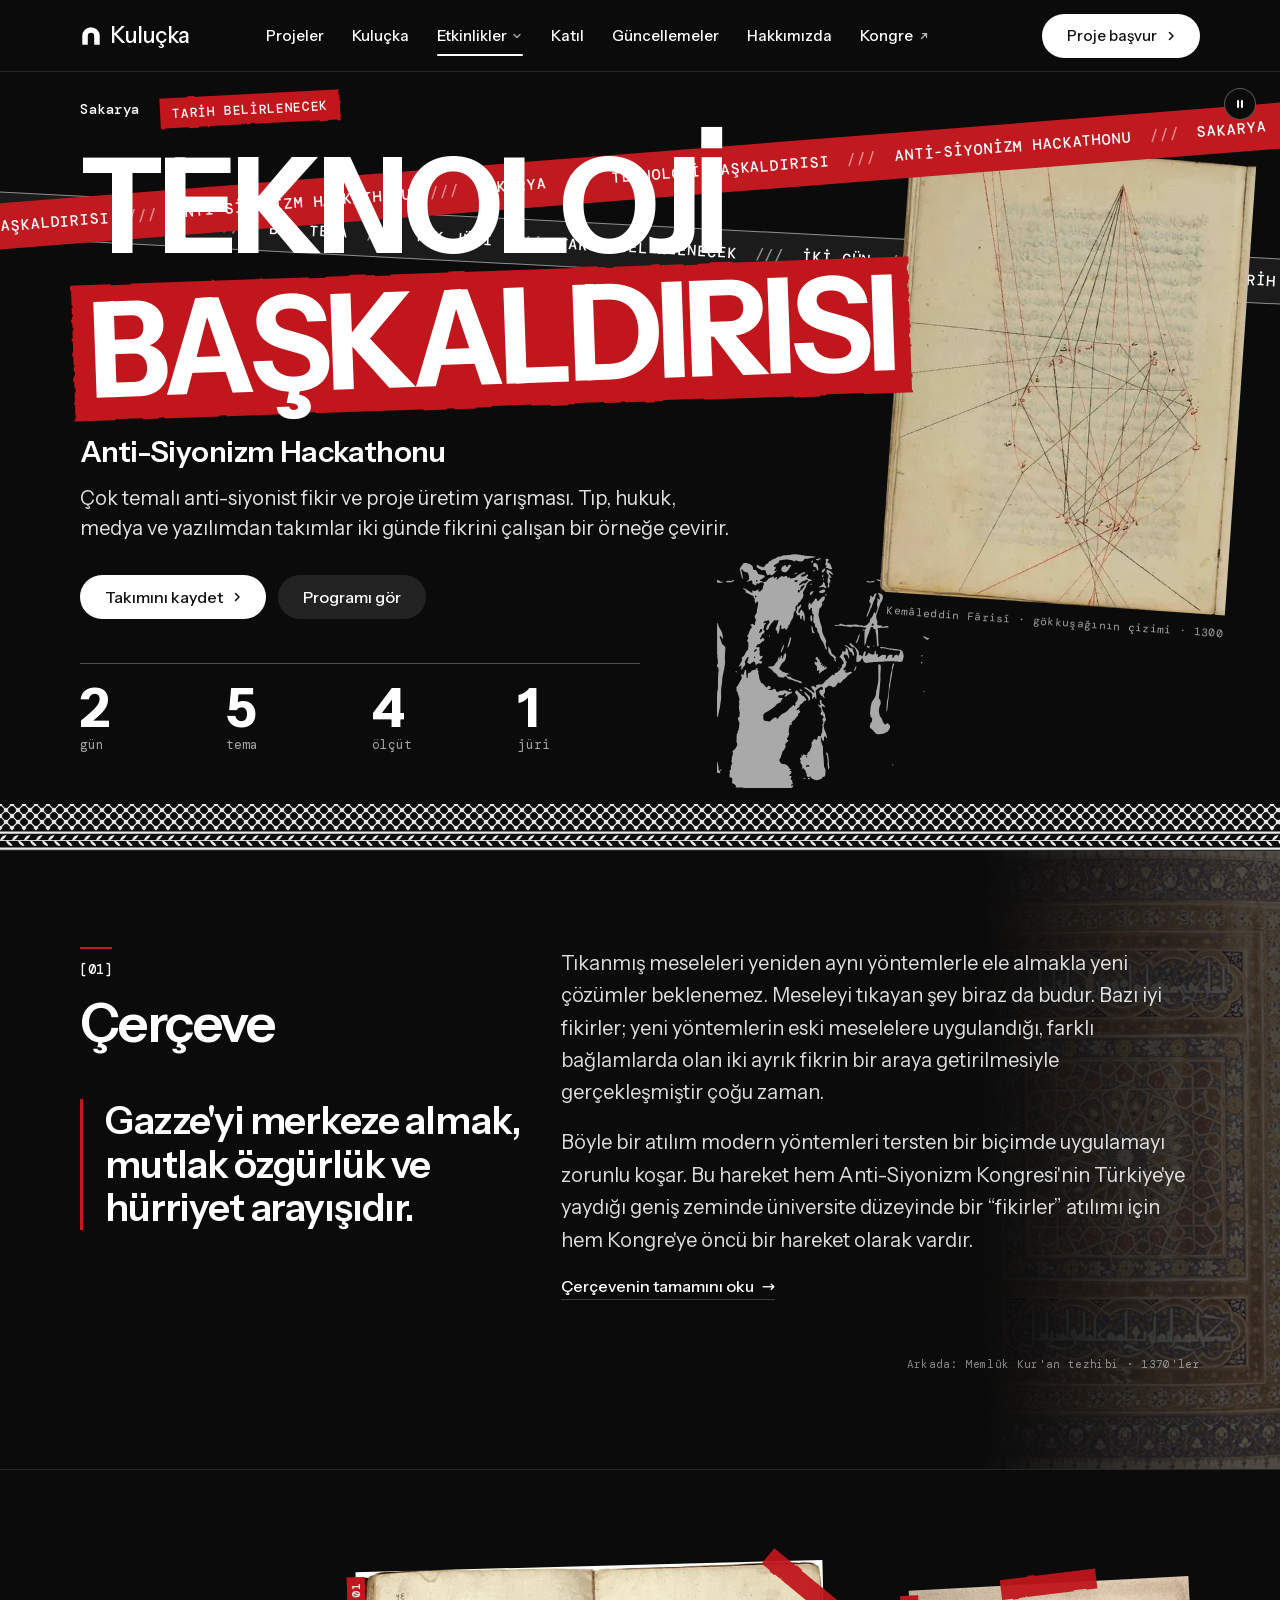
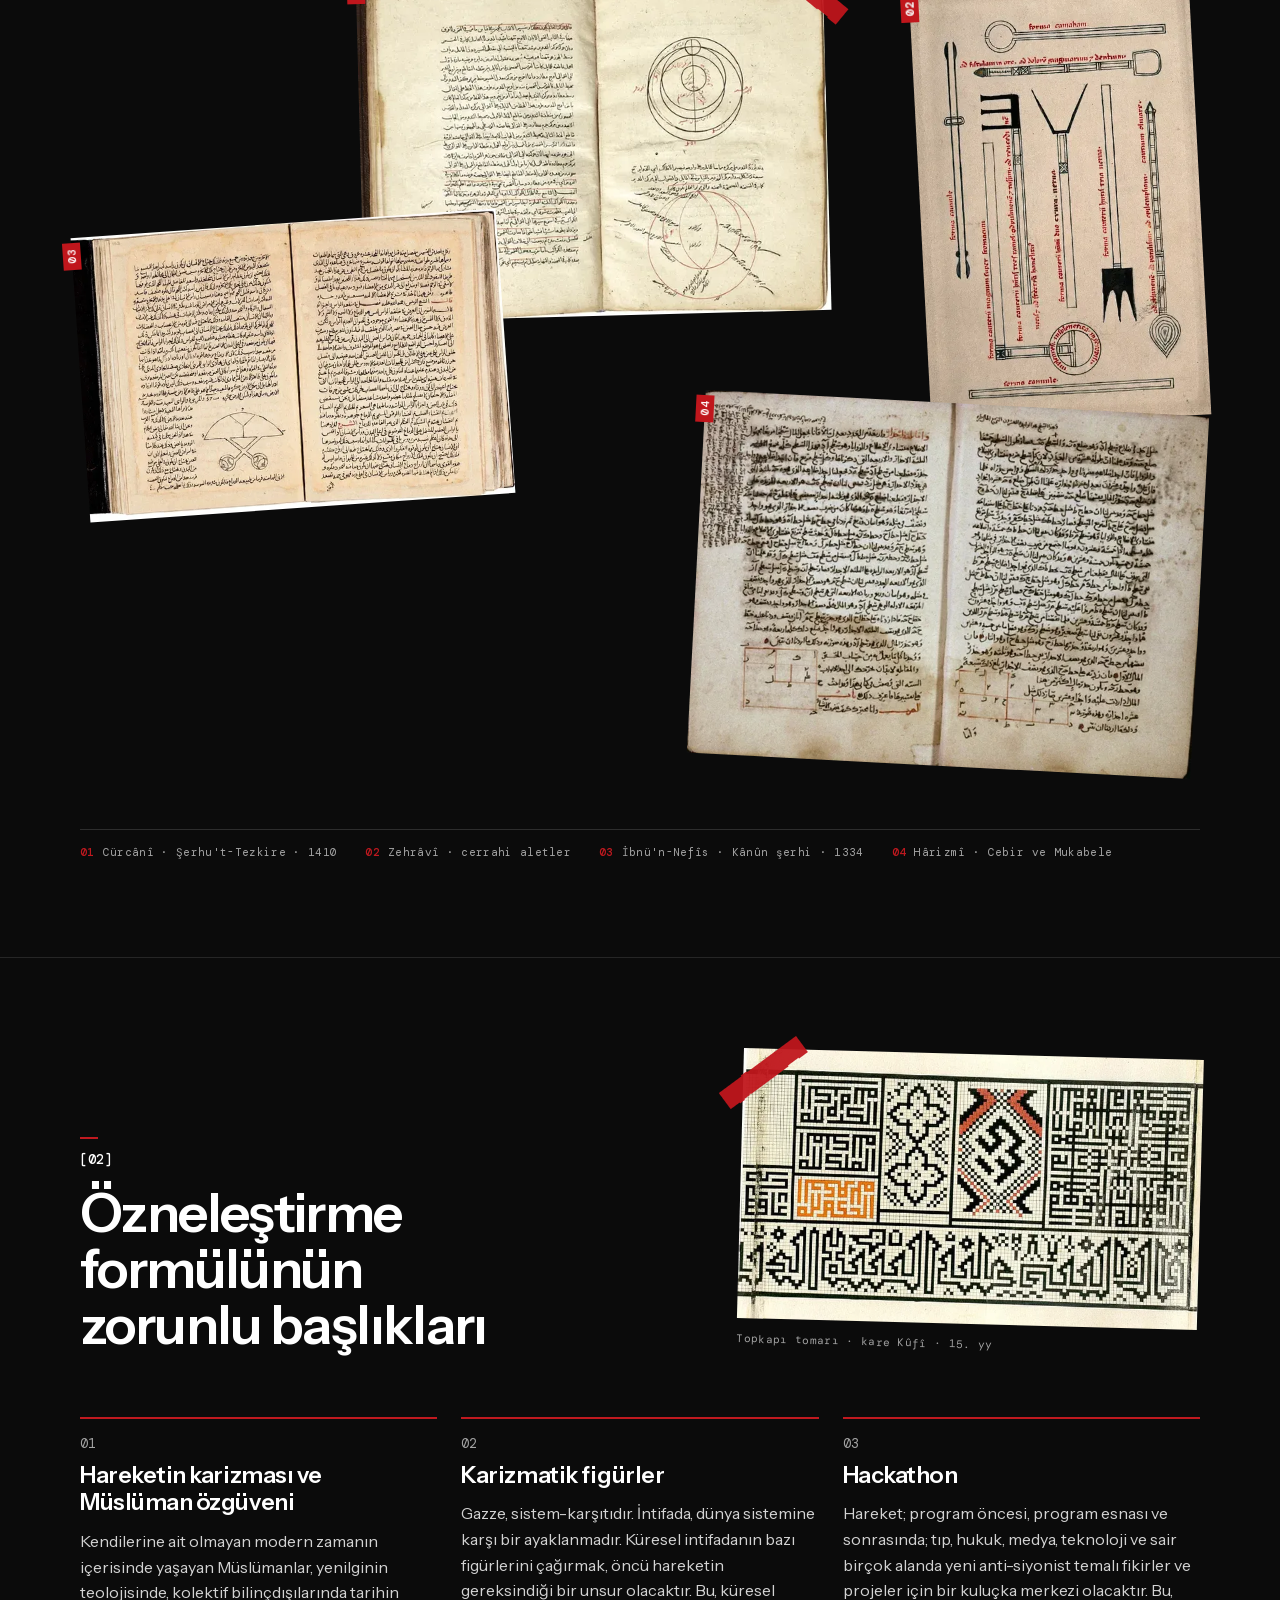
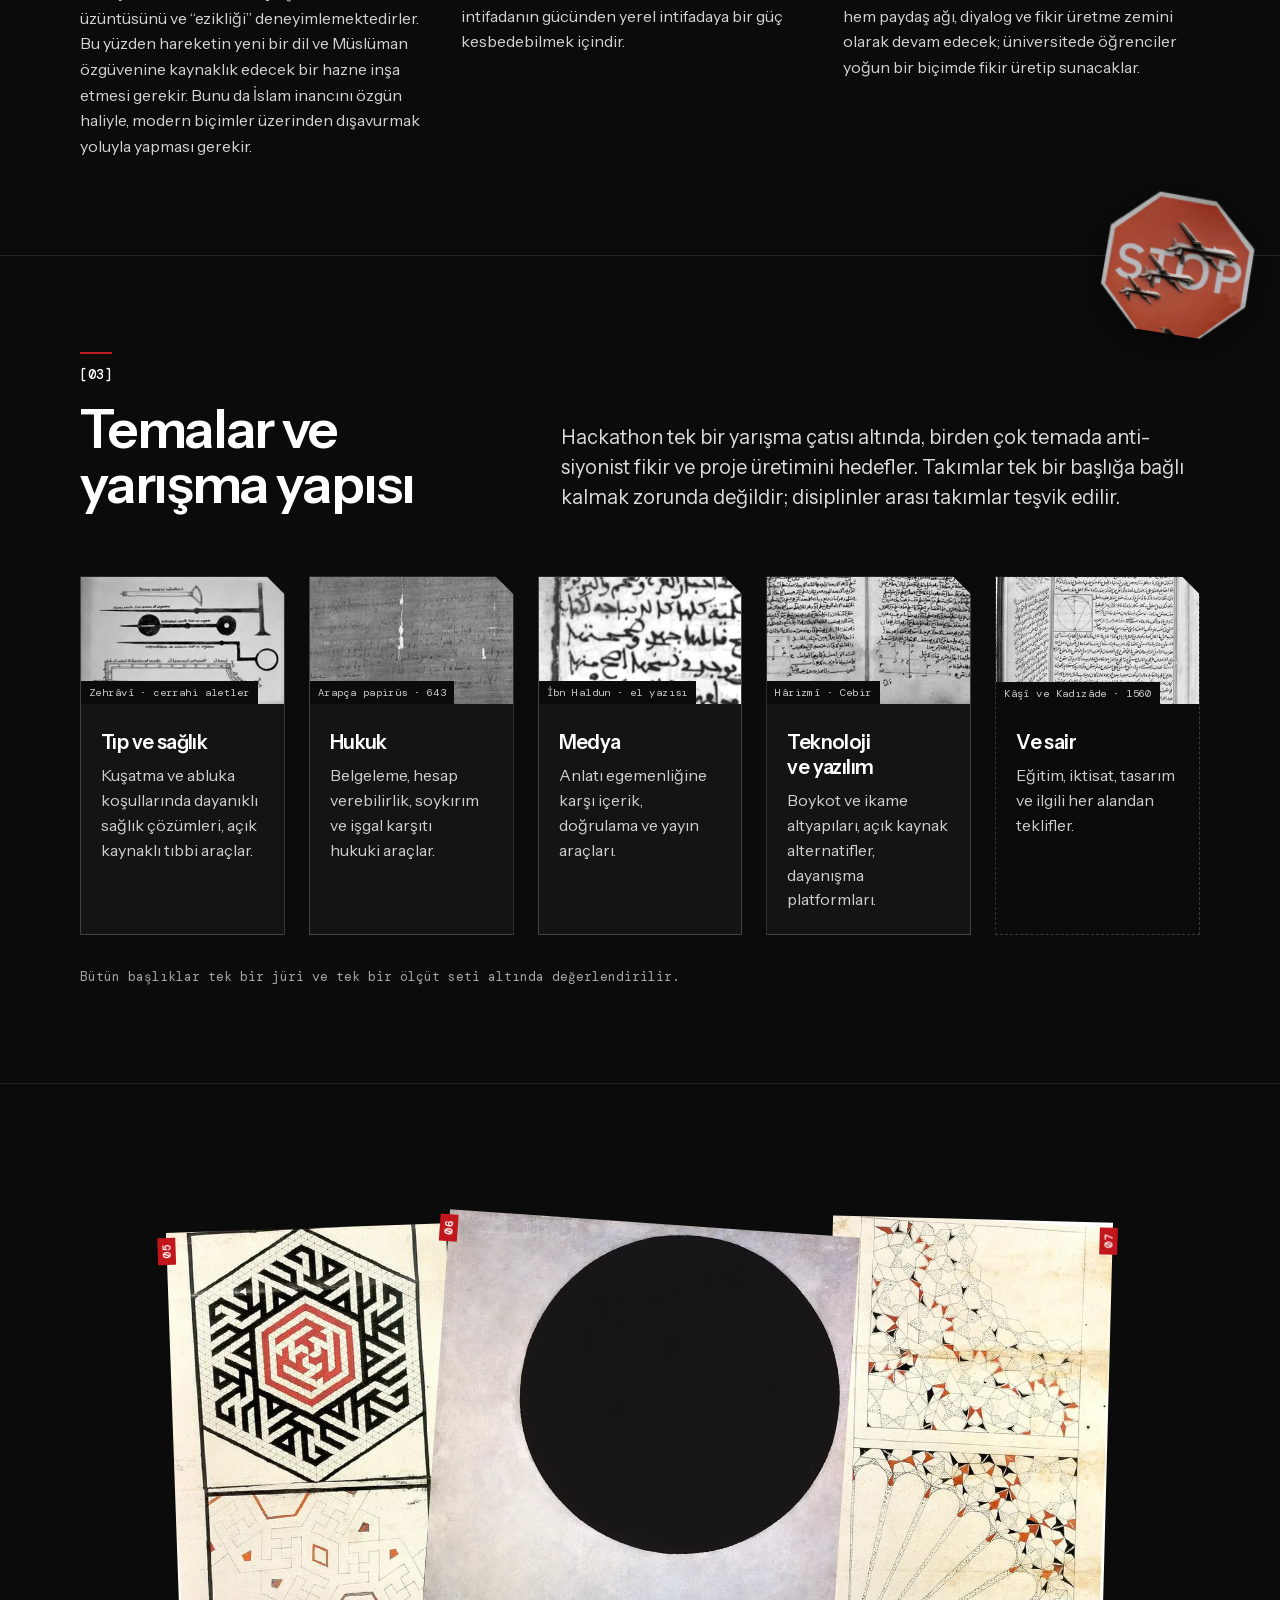
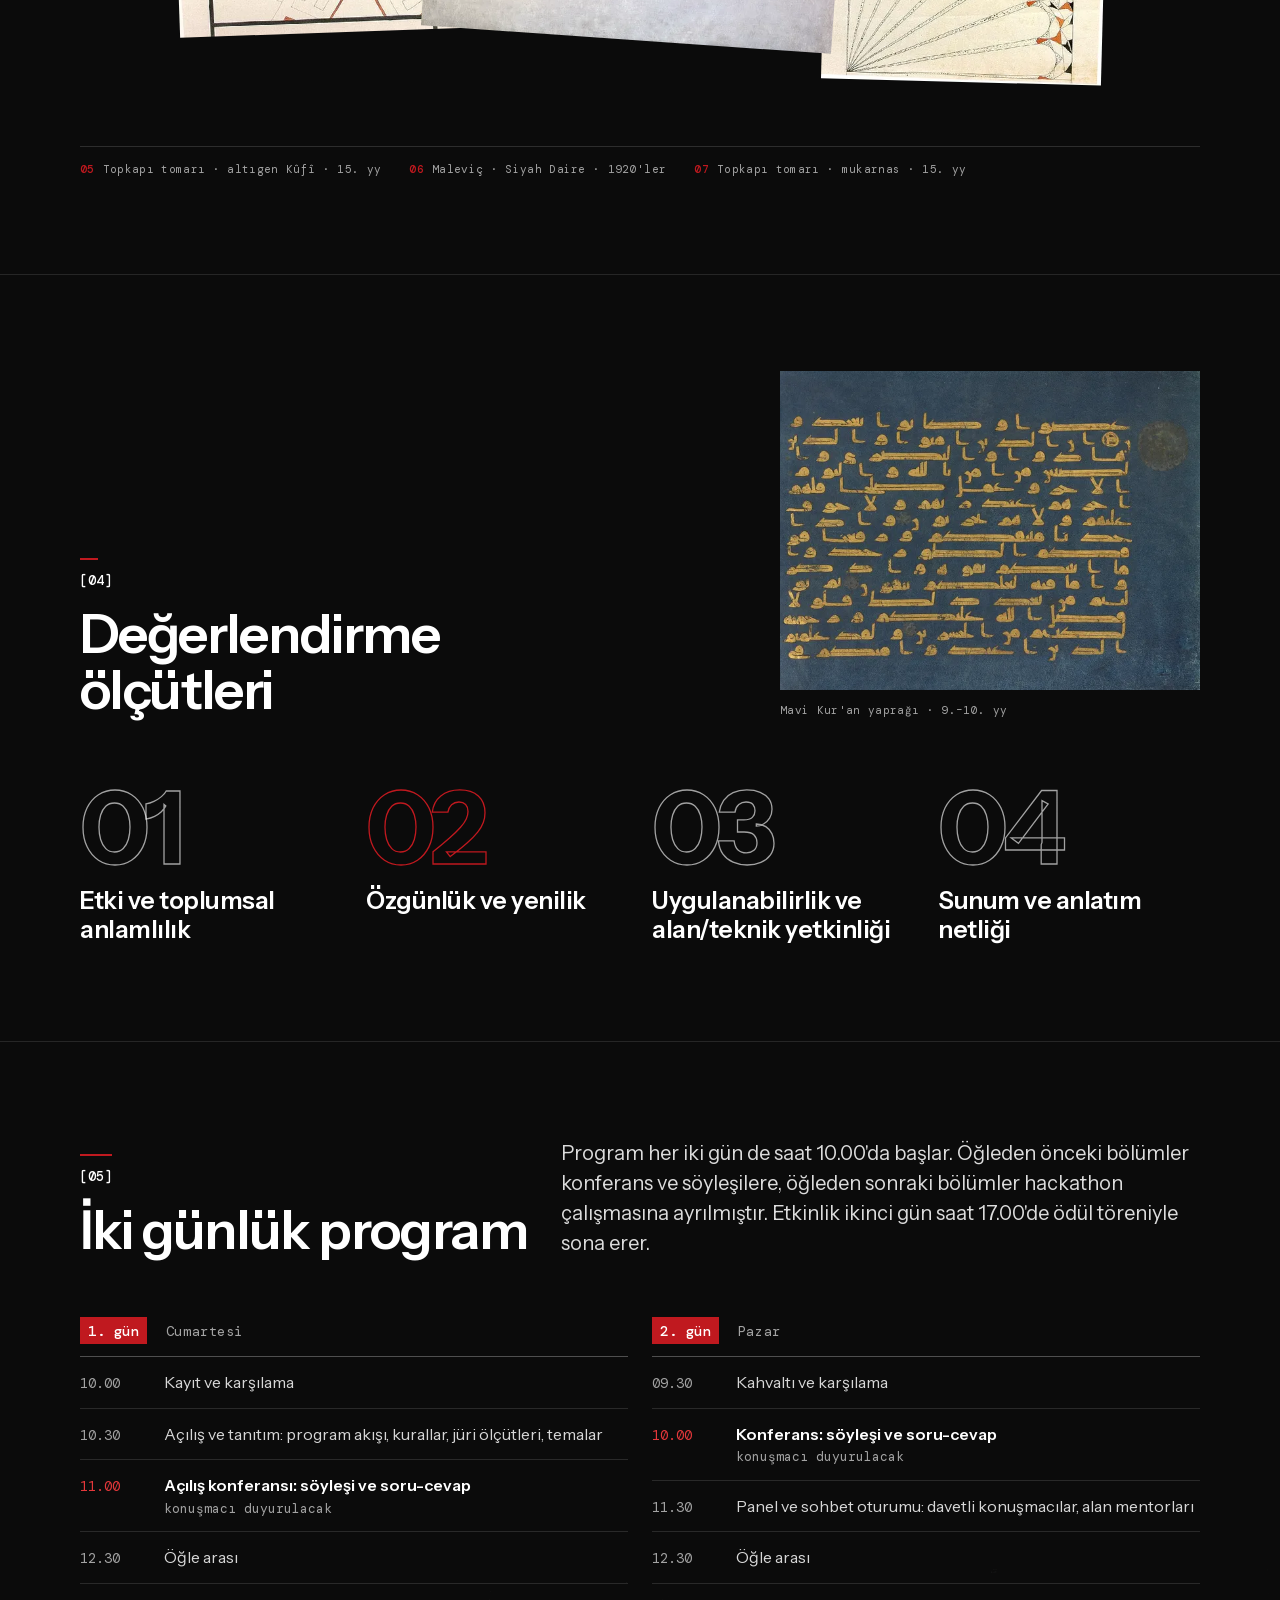
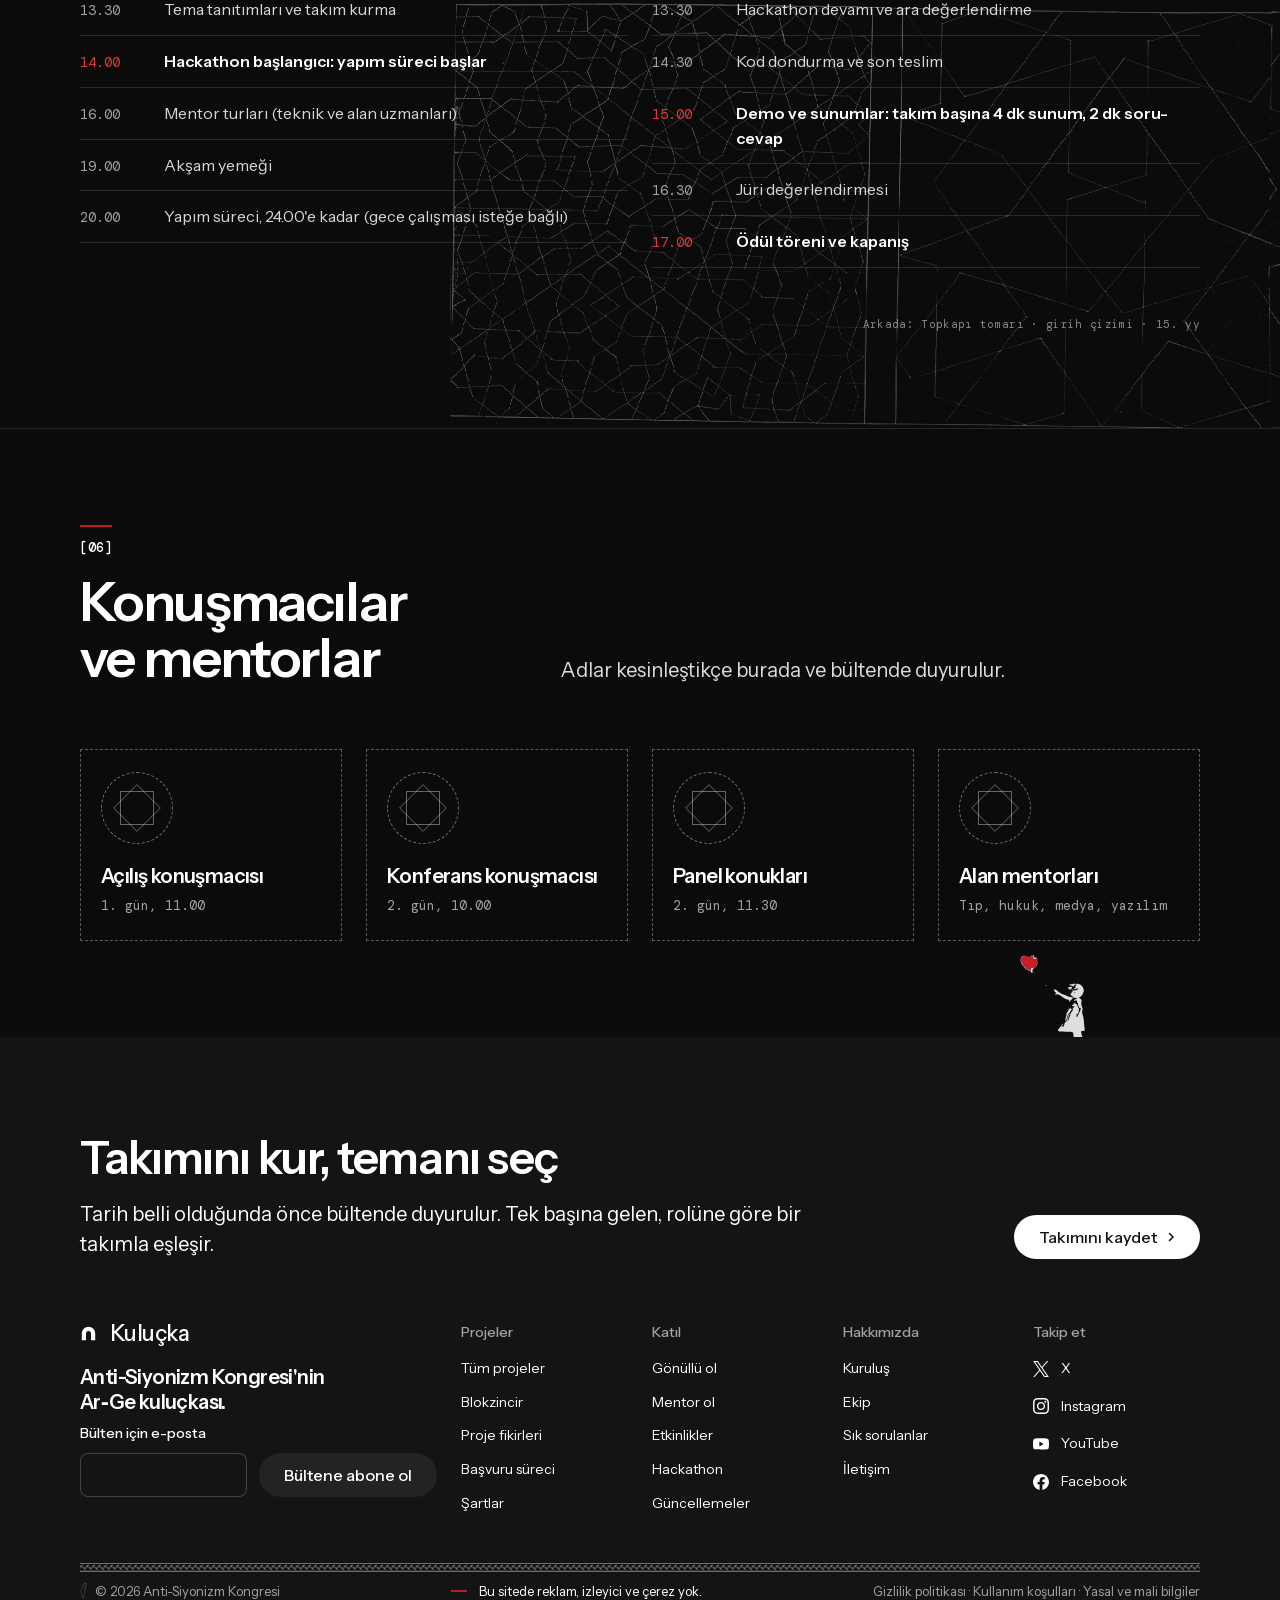
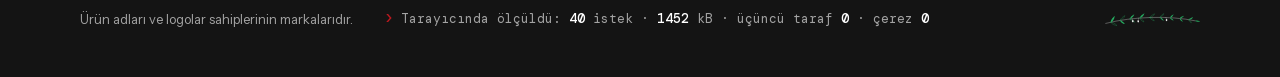
==== commit 84228b53: "Hackathon: Sakarya, el yazmaları, Banksy şablonları; üç yeni proje Co-Authored-By: Claude Fable 5.2 " ====
--- a/hackathon.html
+++ b/hackathon.html
@@ -79,7 +79,7 @@
 
 <main id="top">
 <section class="hk-kahraman" aria-labelledby="hk-h">
-  <span class="hk-zemin" aria-hidden="true"></span>
+  <img class="hk-sprey hk-sprey--sican" src="assets/img/sprey/sican.svg" alt="Banksy: sapanla nişan alan sıçan (Batı Şeria duvarının dibinde yapılmış şablon)" width="1168" height="1200" decoding="async">
   <figure class="hk-kare hk-kare--dik"><img src="assets/img/hackathon/gokkusagi.webp" srcset="assets/img/hackathon/gokkusagi-k.webp 480w, assets/img/hackathon/gokkusagi.webp 1000w" sizes="(max-width: 639px) 38vw, (max-width: 1023px) 32vw, 360px" alt="Kemâleddin Fârisî'nin gökkuşağı çizimi: ışık ışınlarının damla içinde kırılıp yansımasını gösteren kırmızı ve siyah çizgiler, 1300 dolayı" width="1000" height="1307"><figcaption>Kemâleddin Fârisî · gökkuşağının çizimi · 1300</figcaption></figure>
   <div class="hk-seritler" aria-hidden="true">
     <div class="hk-serit hk-serit--1"><div class="hk-serit__akis"><span>TEKNOLOJİ BAŞKALDIRISI</span><i>///</i><span>ANTİ-SİYONİZM HACKATHONU</span><i>///</i><span>SAKARYA</span><i>///</i><span>TEKNOLOJİ BAŞKALDIRISI</span><i>///</i><span>ANTİ-SİYONİZM HACKATHONU</span><i>///</i><span>SAKARYA</span><i>///</i><span>TEKNOLOJİ BAŞKALDIRISI</span><i>///</i><span>ANTİ-SİYONİZM HACKATHONU</span><i>///</i><span>SAKARYA</span><i>///</i><span>TEKNOLOJİ BAŞKALDIRISI</span><i>///</i><span>ANTİ-SİYONİZM HACKATHONU</span><i>///</i><span>SAKARYA</span><i>///</i><span>TEKNOLOJİ BAŞKALDIRISI</span><i>///</i><span>ANTİ-SİYONİZM HACKATHONU</span><i>///</i><span>SAKARYA</span><i>///</i><span>TEKNOLOJİ BAŞKALDIRISI</span><i>///</i><span>ANTİ-SİYONİZM HACKATHONU</span><i>///</i><span>SAKARYA</span><i>///</i></div></div>
@@ -139,6 +139,7 @@
 </section>
 
 <section class="hk-bolum" id="temalar" aria-labelledby="temalar-h">
+  <img class="hk-sprey hk-sprey--dur" src="assets/img/sprey/dur.webp" alt="Banksy: üzerinde üç insansız hava aracı duran DUR levhası" width="640" height="605" loading="lazy" decoding="async">
   <div class="wrap">
     <div class="hk-bas"><h2 id="temalar-h">Temalar ve yarışma yapısı</h2>
     <p class="t-lead">Hackathon tek bir yarışma çatısı altında, birden çok temada anti-siyonist fikir ve proje üretimini hedefler. Takımlar tek bir başlığa bağlı kalmak zorunda değildir; disiplinler arası takımlar teşvik edilir.</p></div>
@@ -211,6 +212,7 @@
 </section>
 
 <section class="hk-bolum" id="konusmacilar" aria-labelledby="konusmacilar-h">
+  <img class="hk-sprey hk-sprey--balon" src="assets/img/sprey/balon.svg" alt="Banksy: Balonlu Kız" width="1048" height="1248" loading="lazy" decoding="async">
   <div class="wrap">
     <div class="hk-bas"><h2 id="konusmacilar-h">Konuşmacılar ve mentorlar</h2>
     <p class="t-lead">Adlar kesinleştikçe burada ve bültende duyurulur.</p></div>
--- a/site.css
+++ b/site.css
@@ -1105,12 +1105,8 @@
 .hk-kare { position: absolute; z-index: 1; margin: 0; right: max(40px, calc((100vw - 1280px) / 2)); top: calc(var(--nav, 72px) + 14vh); width: min(35vw, 470px); rotate: 5deg; }
 .hk-kare img { display: block; width: 100%; height: auto; }
 .hk-kare figcaption { margin-top: 10px; text-align: right; font: 400 11px/1.5 var(--font-mono); letter-spacing: .03em; color: rgb(255 255 255 / .62); }
-
-.hk-zemin { position: absolute; inset: 0; z-index: 0; pointer-events: none;
-  background: url("assets/img/hackathon/siyah-kare-ic.webp") right -6vw top -40px / min(78vw, 1040px) auto no-repeat; mix-blend-mode: screen; opacity: .5;
-  -webkit-mask-image: radial-gradient(ellipse 33% 62% at 70% 46%, #000 30%, transparent 100%); mask-image: radial-gradient(ellipse 33% 62% at 70% 46%, #000 30%, transparent 100%); }
-@media (max-width: 1023px) { .hk-kare { width: 40vw; top: calc(var(--nav, 72px) + 88px); opacity: .92; } .hk-kare figcaption { display: none; } .hk-zemin { background-size: 110vw auto; background-position: right -20vw top 0; -webkit-mask-image: radial-gradient(ellipse 58% 60% at 62% 40%, #000 30%, transparent 100%); mask-image: radial-gradient(ellipse 58% 60% at 62% 40%, #000 30%, transparent 100%); } }
-@media (max-width: 639px) { .hk-kare { width: 46vw; right: 16px; top: calc(var(--nav, 56px) + 4vh); rotate: 6deg; } .hk-zemin { background-size: 150vw auto; background-position: right -40vw top -20px; } }
+@media (max-width: 1023px) { .hk-kare { width: 40vw; top: calc(var(--nav, 72px) + 88px); opacity: .92; } .hk-kare figcaption { display: none; } }
+@media (max-width: 639px) { .hk-kare { width: 46vw; right: 16px; top: calc(var(--nav, 56px) + 4vh); rotate: 6deg; } }
 
 .hk-kolaj { position: relative; padding: clamp(56px, 8vw, 112px) 0 clamp(40px, 5vw, 64px); border-top: 1px solid rgb(255 255 255 / .14); overflow: clip; }
 .hk-pano { display: grid; grid-template-columns: repeat(12, minmax(0, 1fr)); align-items: start; }
@@ -1371,3 +1367,15 @@
 .hk-tema__eser img { display: block; width: 100%; height: auto; aspect-ratio: 16 / 10; object-fit: cover; filter: grayscale(1) contrast(1.08); transition: filter 240ms var(--ease); }
 .hk-temalar > li:hover .hk-tema__eser img { filter: none; }
 .hk-tema__eser figcaption { position: absolute; left: 0; bottom: 0; padding: 5px 8px 4px; background: #0b0b0b; font: 400 10.5px/1.3 var(--font-mono); letter-spacing: .04em; color: rgb(255 255 255 / .78); }
+
+.hk-sprey { position: absolute; height: auto; pointer-events: none; }
+.hk-sprey--sican { z-index: 0; left: 56%; bottom: 62px; width: min(18vw, 250px); opacity: .7; }
+.hk #temalar, .hk #konusmacilar { position: relative; }
+.hk-sprey--dur { z-index: 2; right: max(28px, calc((100vw - 1280px) / 2 + 8px)); top: 0; translate: 0 -44%; width: 148px; rotate: 9deg; filter: drop-shadow(0 8px 16px rgb(0 0 0 / .55)); }
+.hk-sprey--balon { z-index: 1; right: 15%; bottom: 0; width: 72px; opacity: .94; }
+@media (max-width: 1023px) { .hk-sprey--sican { display: none; } .hk-sprey--dur { width: 116px; } }
+@media (max-width: 639px) { .hk-sprey--sican { display: none; } .hk-sprey--dur { width: 84px; right: 14px; translate: 0 -50%; } .hk-sprey--balon { width: 56px; right: 10%; } }
+main > section:has(> .sprey) { position: relative; }
+main > section:has(> .sprey) > .wrap { position: relative; z-index: 1; }
+.sprey { position: absolute; z-index: 0; left: max(40px, calc((100vw - 1280px) / 2)); bottom: var(--s-9, 96px); width: var(--w, 200px); height: auto; pointer-events: none; mix-blend-mode: multiply; opacity: .93; }
+@media (max-width: 1023px) { .sprey { display: none; } }
